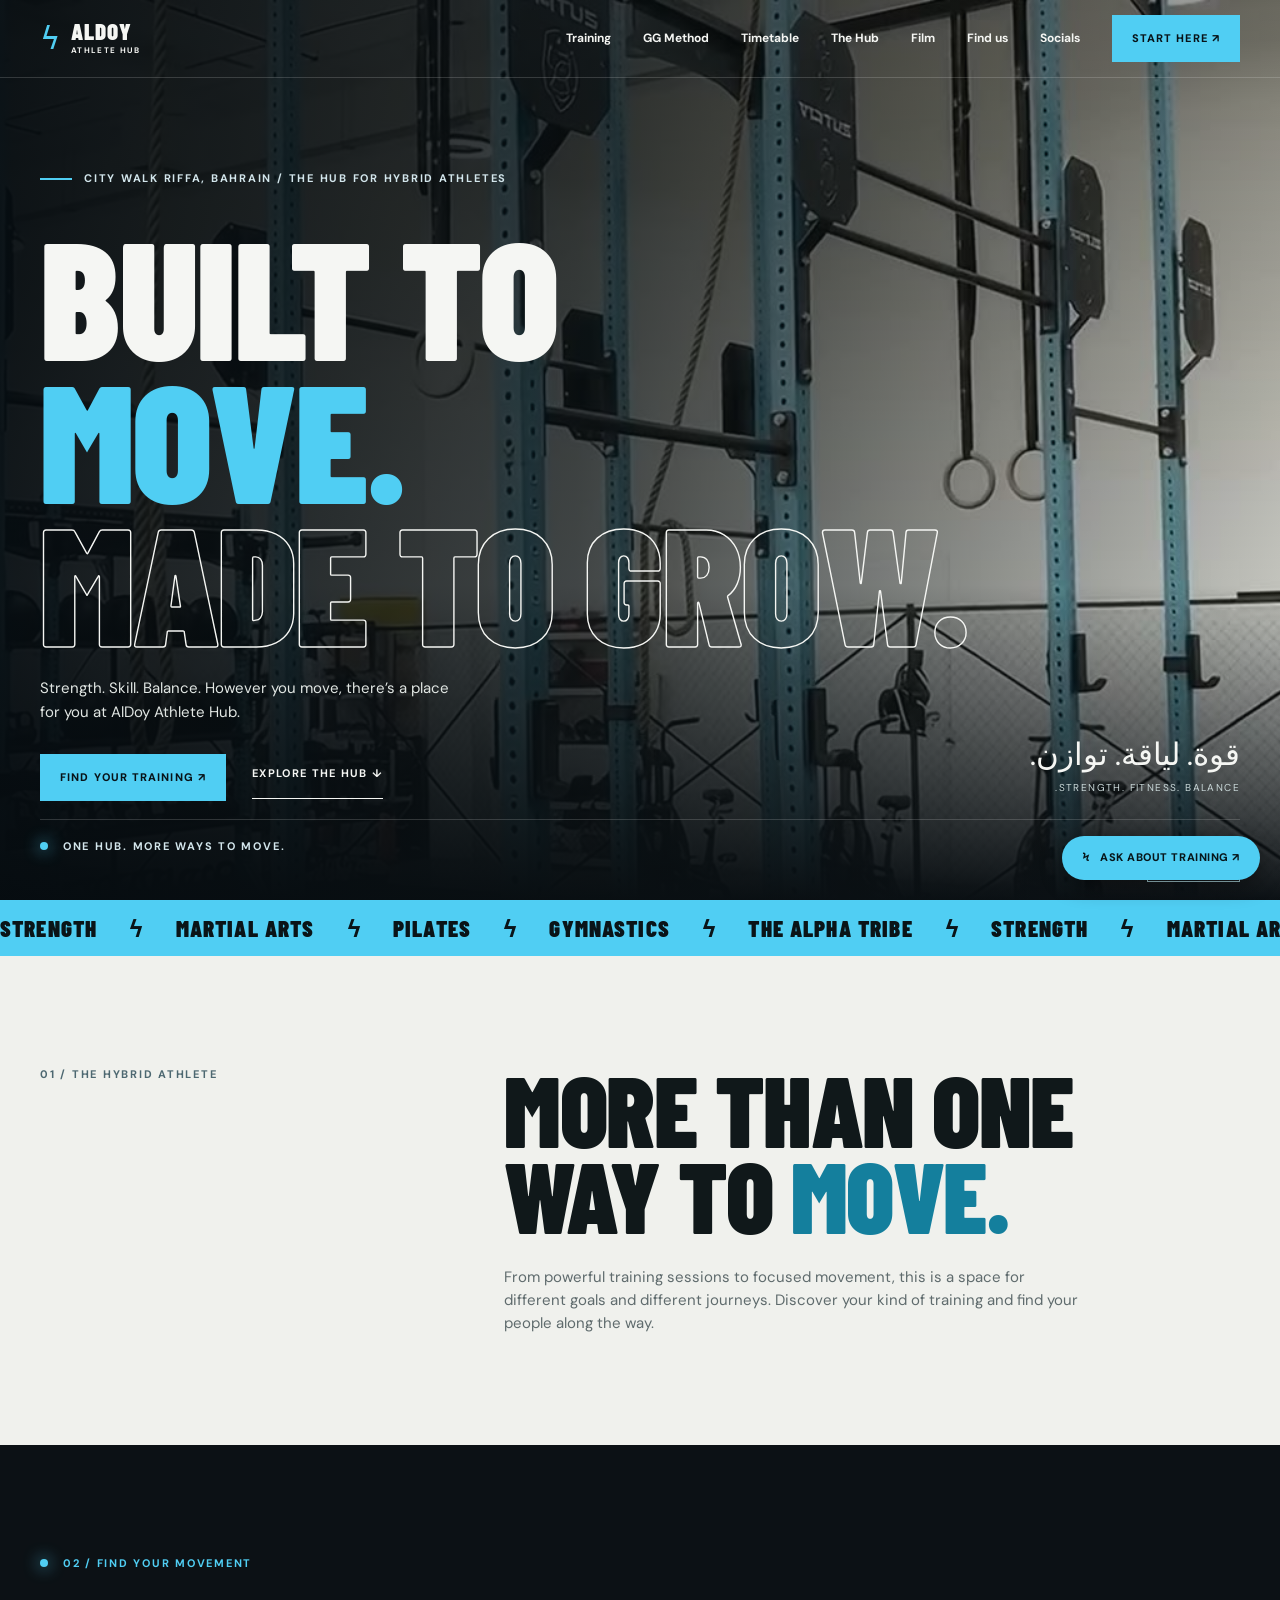
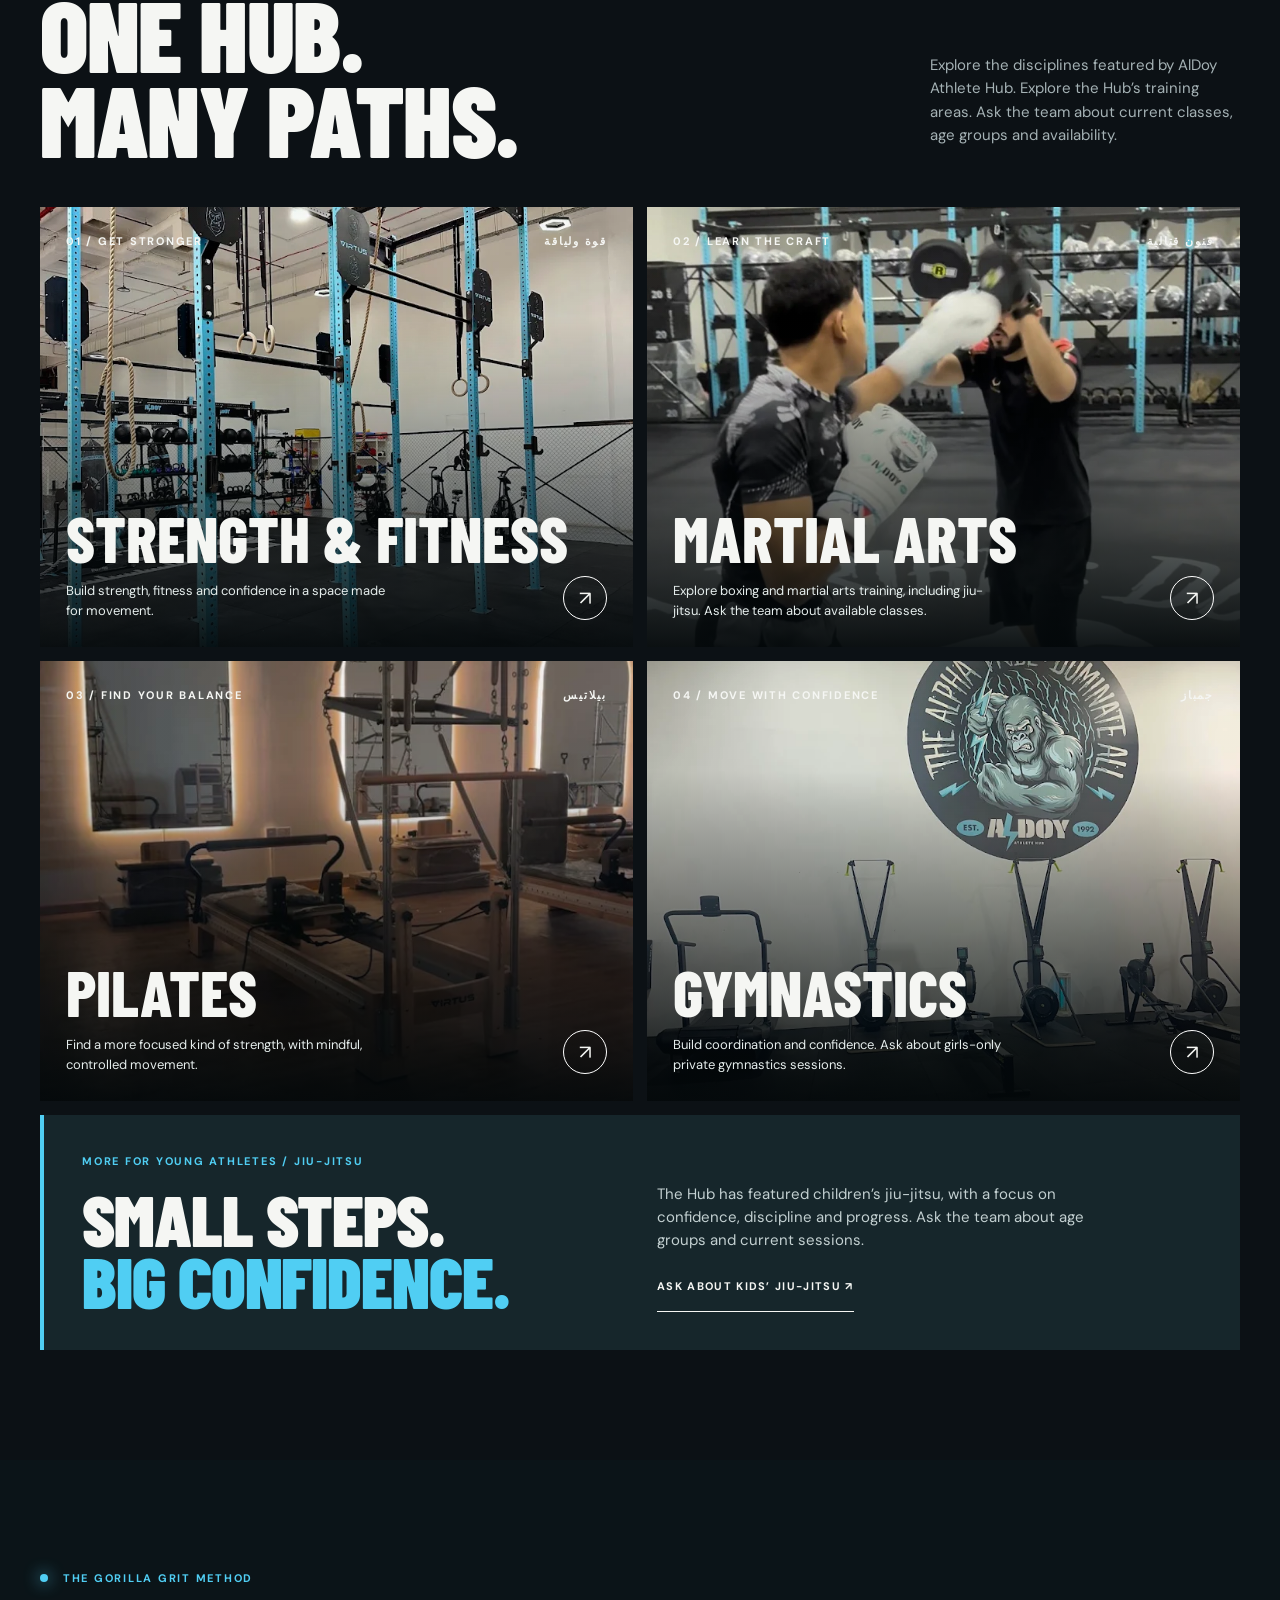
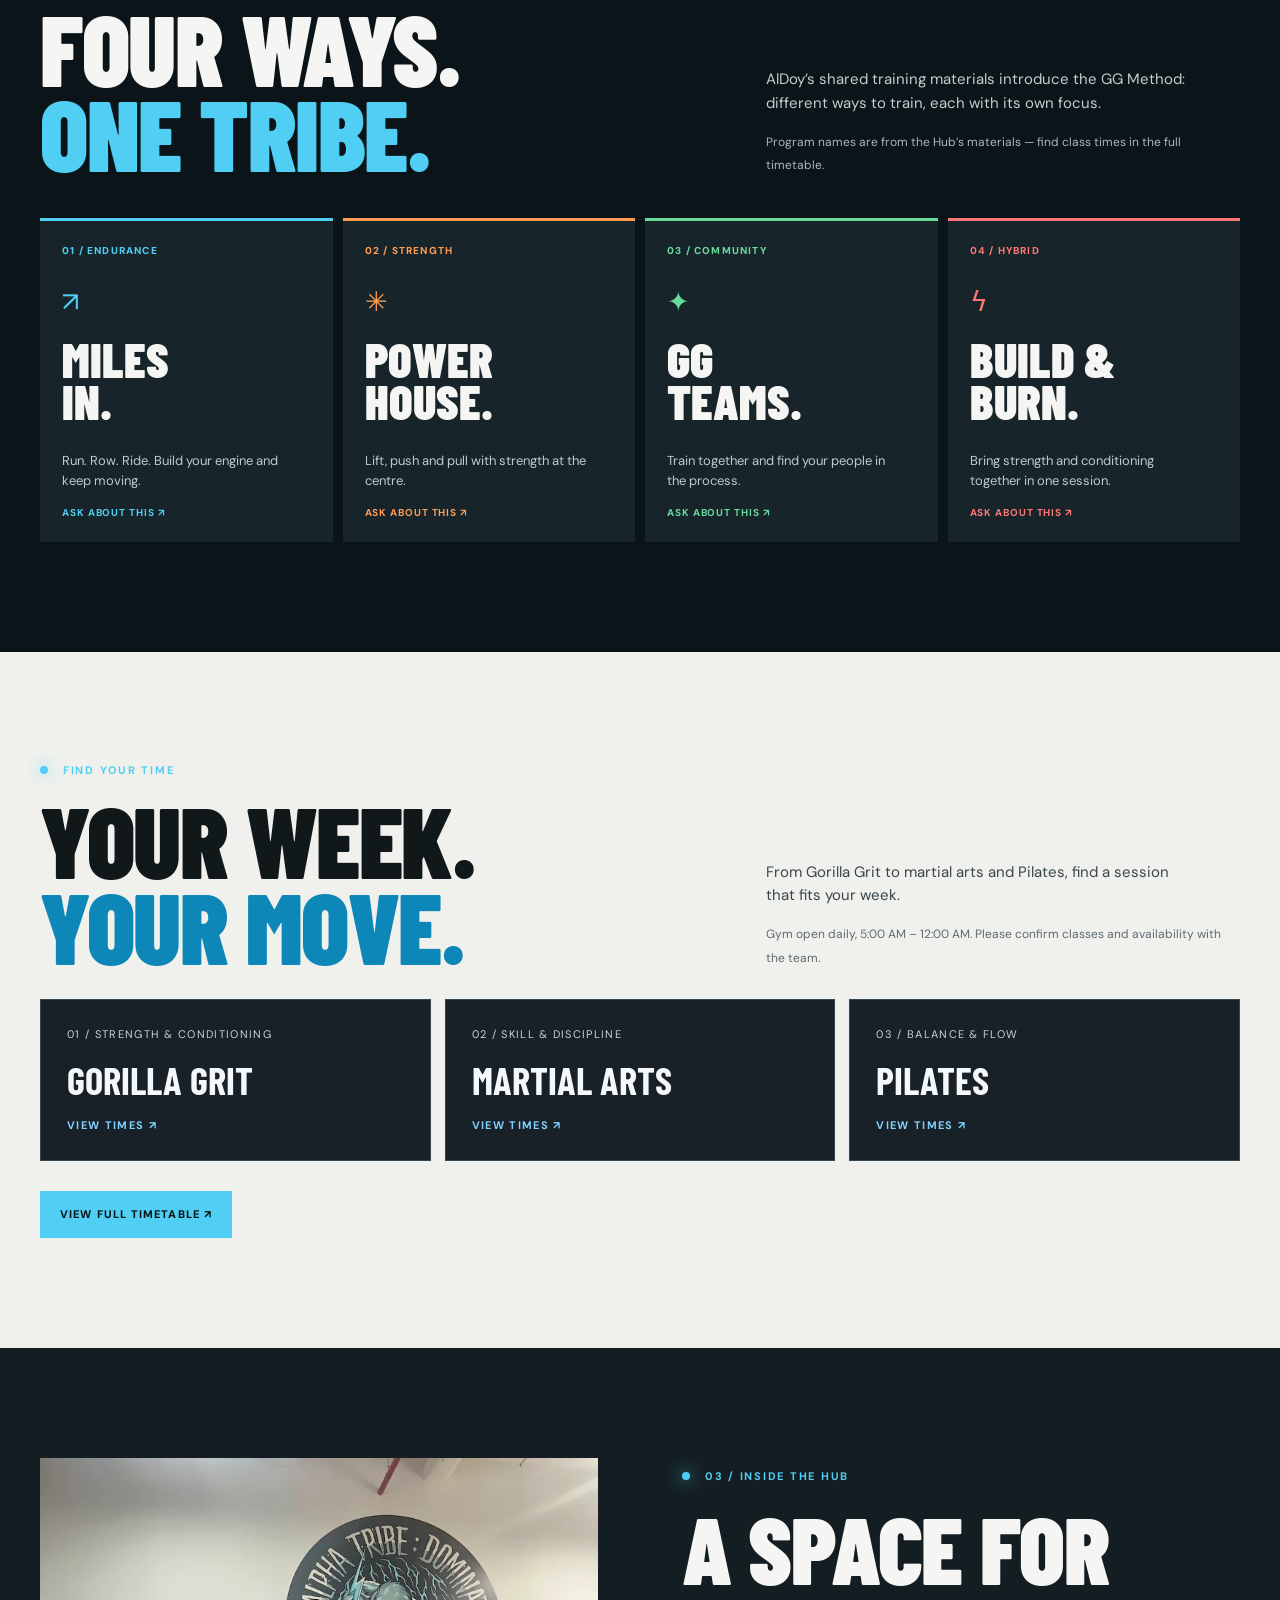
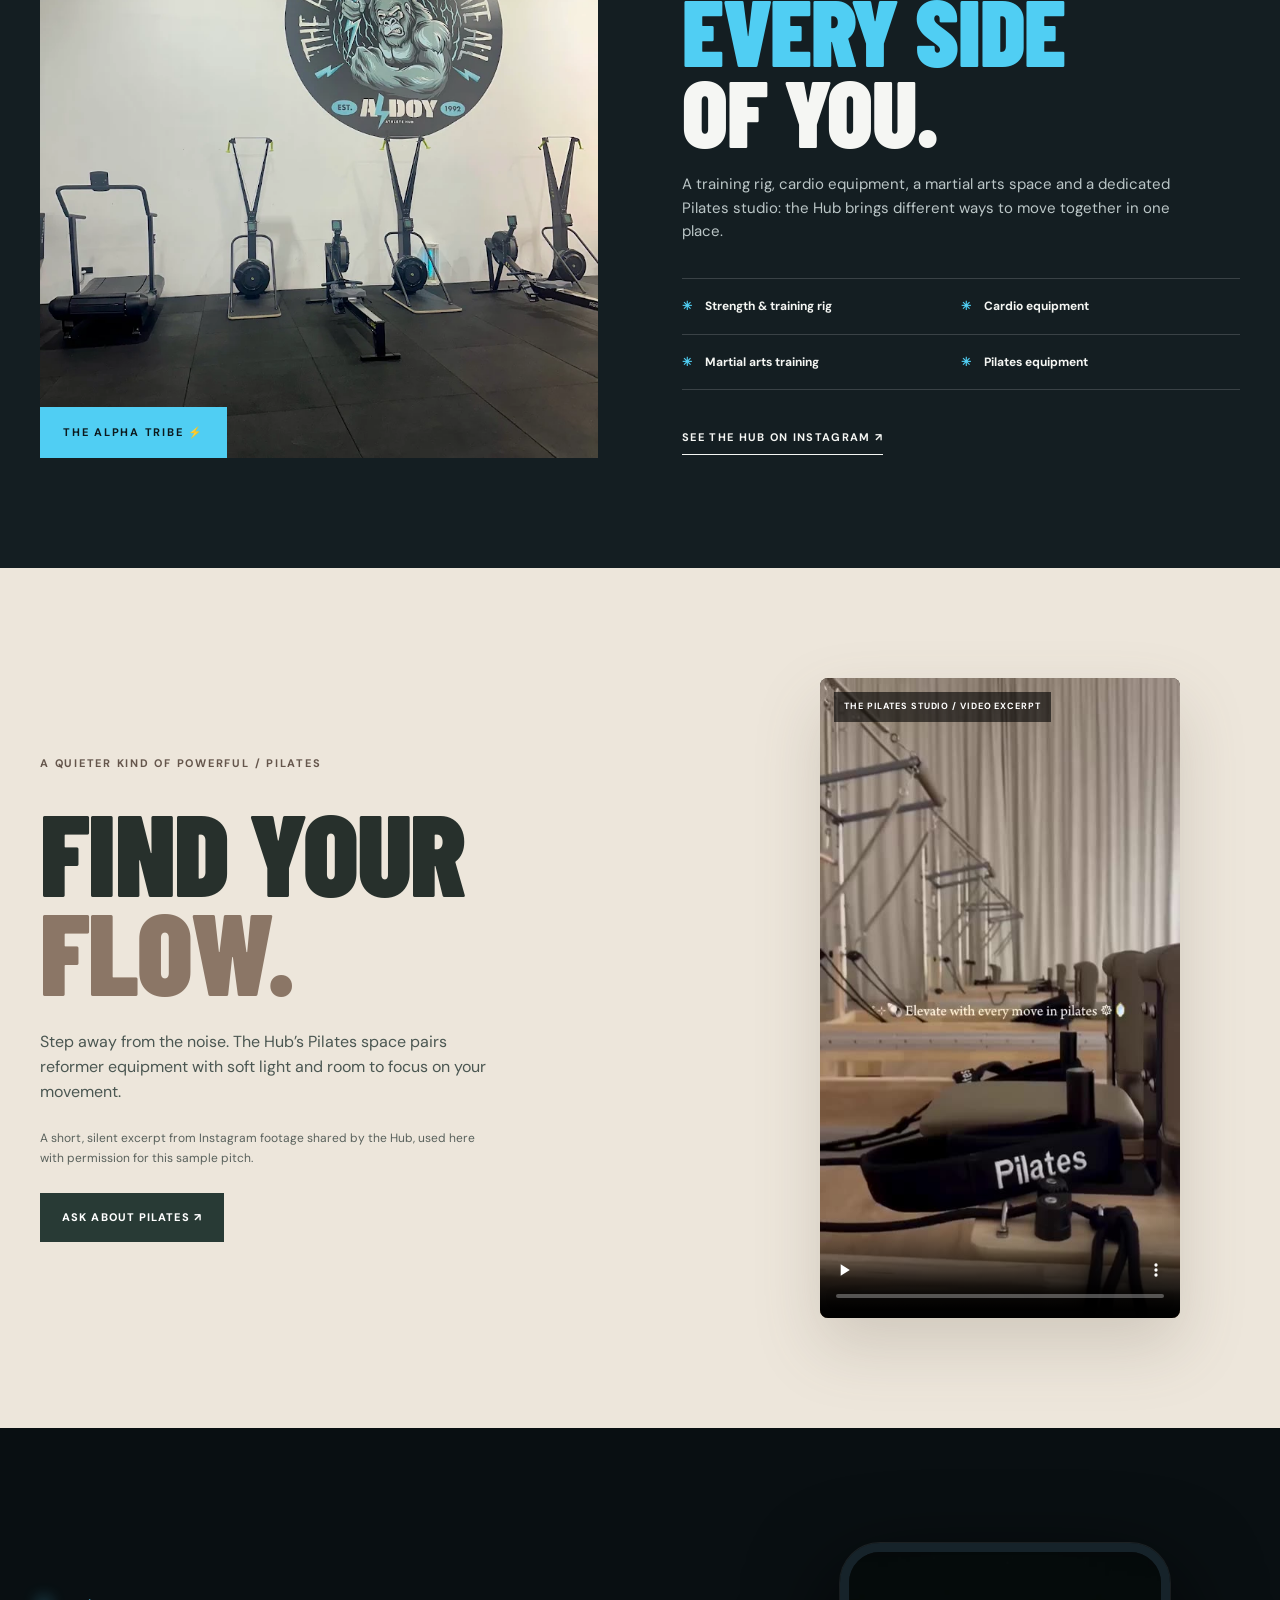
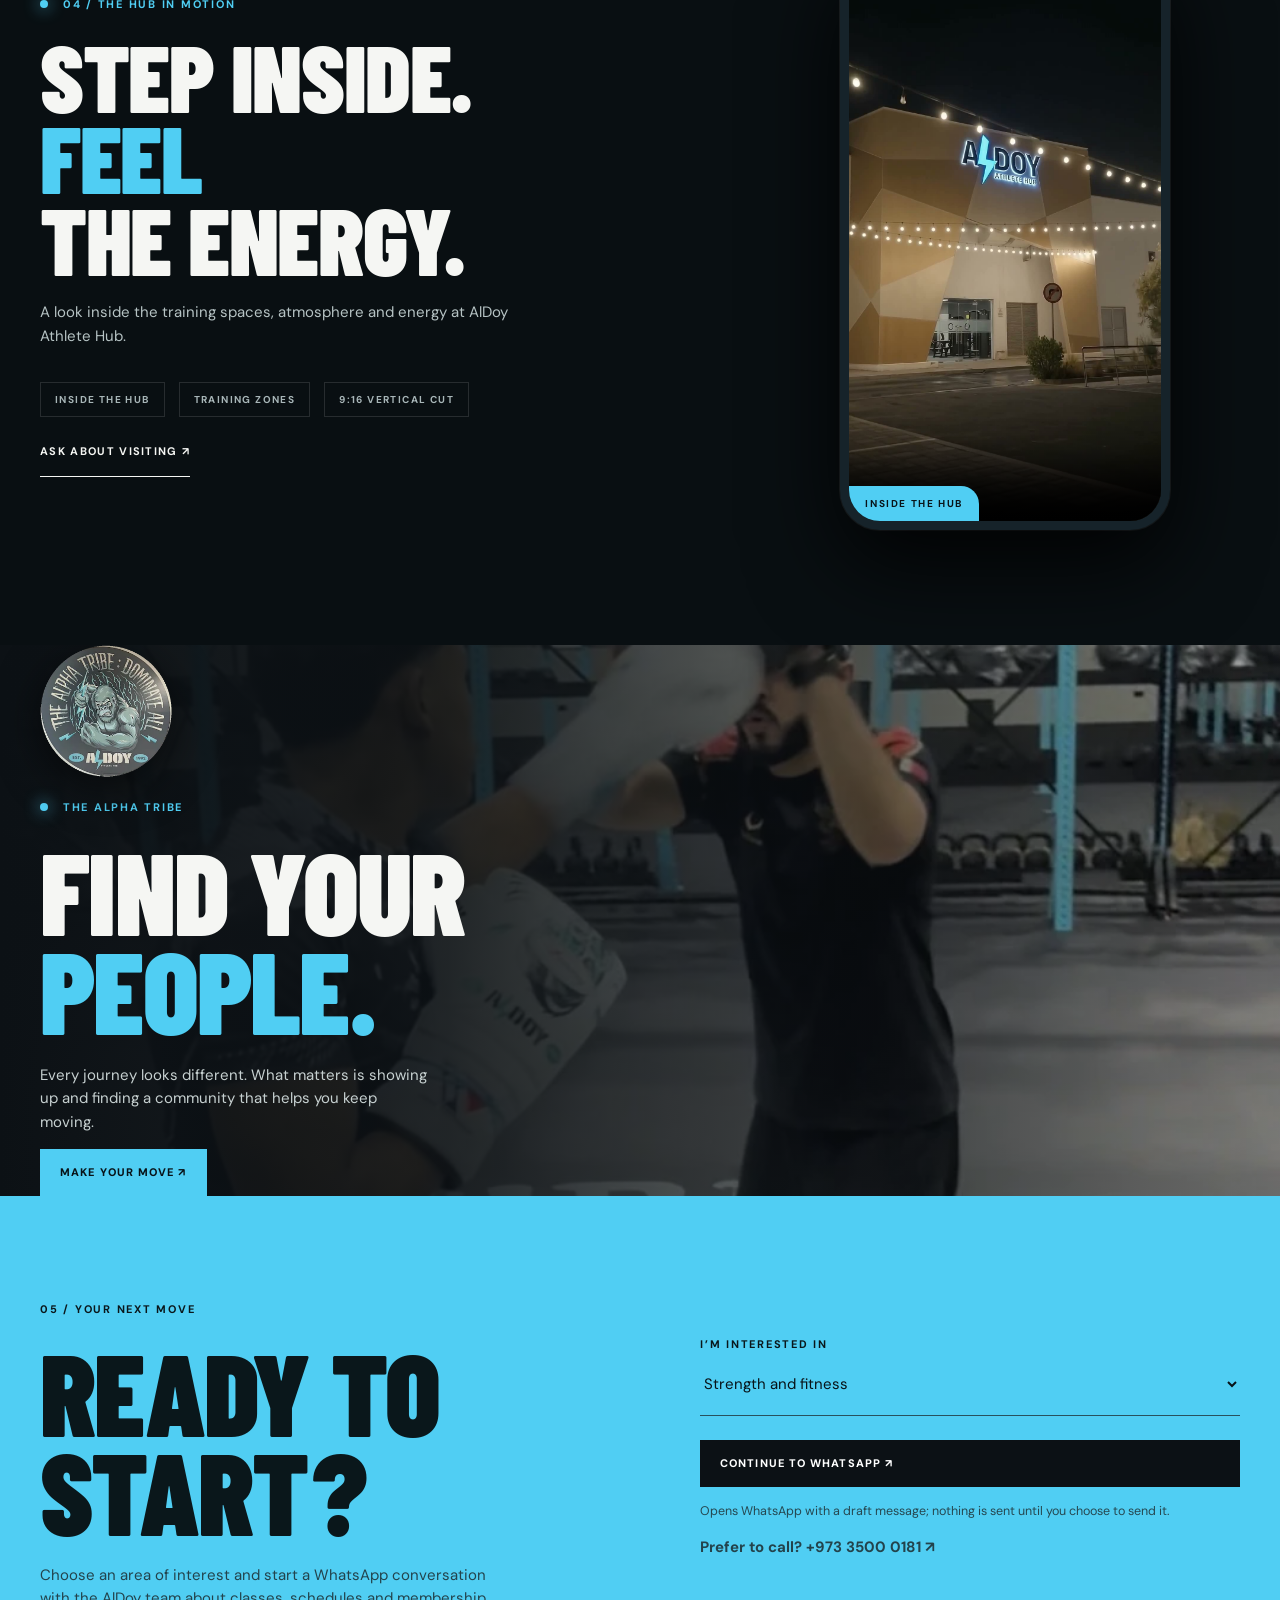
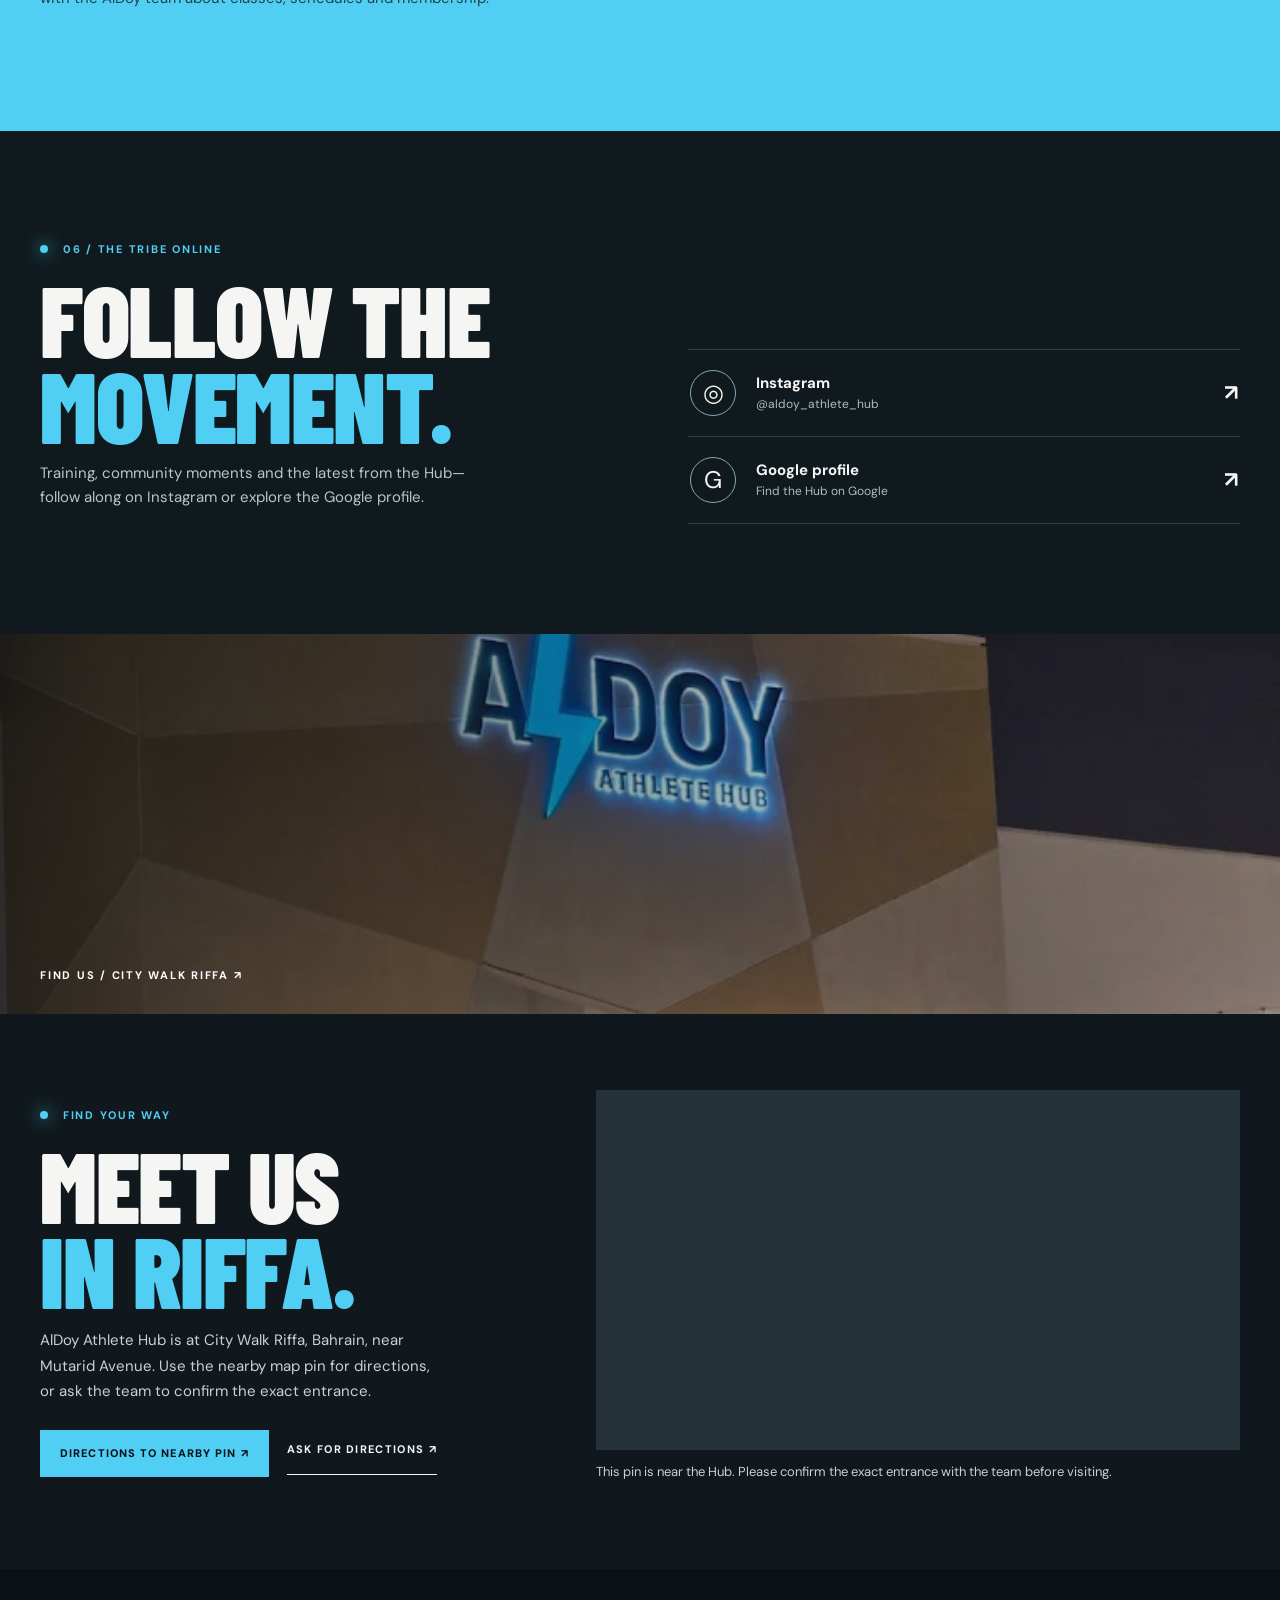
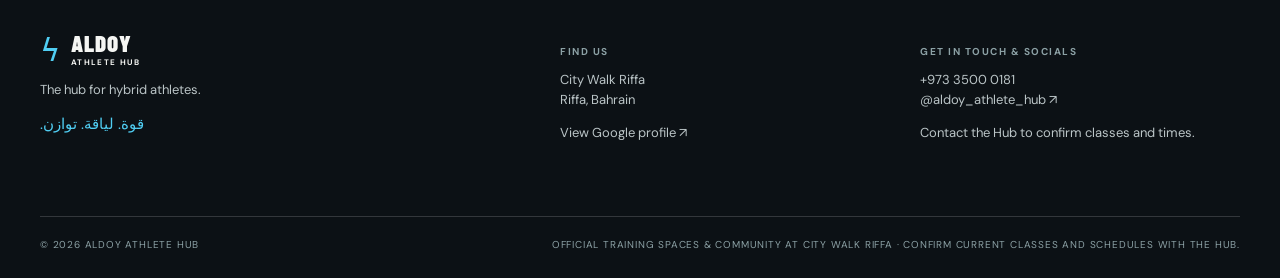
==== index.html @ 02449d72 "Add files via upload" ====
<!doctype html><html lang="en"><head><meta charset="utf-8"><meta name="viewport" content="width=device-width,initial-scale=1"><meta name="robots" content="noindex,nofollow"><meta name="color-scheme" content="dark light"><meta name="theme-color" content="#0c1115"><title>AlDoy Athlete Hub | Built to Move</title><meta name="description" content="Strength, martial arts, Pilates and gymnastics at AlDoy Athlete Hub, City Walk Riffa, Bahrain."><link rel="preconnect" href="https://fonts.googleapis.com"><link rel="preconnect" href="https://fonts.gstatic.com" crossorigin><link href="https://fonts.googleapis.com/css2?family=Barlow+Condensed:wght@500;600;700;800;900&family=DM+Sans:wght@400;500;600;700&display=swap" rel="stylesheet"><style>
:root{--blue:#50cef3;--dark:#0c1115;--cream:#f0f1ed;--line:#ffffff29}*{box-sizing:border-box}html{scroll-behavior:smooth}body{margin:0;background:var(--dark);color:#f5f6f3;font:15px/1.55 'DM Sans',Arial,sans-serif}a{color:inherit;text-decoration:none}button,select{font:inherit}a:focus-visible,button:focus-visible,select:focus-visible{outline:3px solid #ffcf55;outline-offset:4px}::selection{background:var(--blue);color:#071016}.wrap{width:min(1400px,calc(100% - 80px));margin:auto}.caps{font:900 100px/.86 'Barlow Condensed',Impact,sans-serif;letter-spacing:-.015em;text-transform:uppercase}.label{text-transform:uppercase;letter-spacing:.16em;font-size:11px;font-weight:700}.dot{display:inline-block;width:8px;height:8px;background:var(--blue);border-radius:50%;margin-right:10px;box-shadow:0 0 16px var(--blue)}.nav{height:78px;position:absolute;inset:0 0 auto;z-index:8;border-bottom:1px solid var(--line)}.nav-in{display:flex;align-items:center;justify-content:space-between;height:100%}.brand{display:flex;align-items:center;gap:11px}.bolt{font-size:31px;color:var(--blue);line-height:1}.wordmark{font:900 23px/.8 'Barlow Condensed',sans-serif;letter-spacing:.04em}.wordmark small{display:block;font:700 8px/1.3 'DM Sans',sans-serif;letter-spacing:.17em;margin-top:4px}.navlinks{display:flex;gap:32px;align-items:center;font-size:12px;font-weight:700}.navlinks>a:not(.btn):hover{color:var(--blue)}.btn{display:inline-flex;justify-content:center;align-items:center;gap:24px;padding:15px 20px;background:var(--blue);color:#081318;font-size:11px;letter-spacing:.1em;font-weight:800;text-transform:uppercase;transition:.2s;border:0;cursor:pointer}.btn:hover{background:#a2eaff;transform:translateY(-2px)}.menu{display:none;border:0;background:none;color:white;font-size:25px}.hero-video{position:absolute;inset:0;width:100%;height:100%;object-fit:cover;object-position:50% 50%;z-index:0}.hero{min-height:740px;height:min(920px,100svh);position:relative;display:flex;align-items:end;overflow:hidden}.hero-image{position:absolute;inset:0;background:url('assets/photos/training-rig.webp') 55% 46%/cover}.hero:before{content:'';position:absolute;inset:0;background:linear-gradient(90deg,rgba(6,12,16,.94) 0%,rgba(8,14,17,.73) 45%,rgba(8,14,17,.12) 100%),linear-gradient(0deg,#0c1115 0%,transparent 35%,rgba(0,0,0,.25));z-index:1}.hero-content{position:relative;z-index:2;padding:170px 0 115px}.eyebrow{color:#d3e6ec}.eyebrow:before{content:'';display:inline-block;vertical-align:middle;width:32px;height:2px;background:var(--blue);margin-right:12px}h1{font-size:clamp(88px,13vw,185px)!important;margin:36px 0 25px}.blue{color:var(--blue)}.outline{color:transparent;-webkit-text-stroke:1.4px #f5f6f3}.hero-content p{max-width:420px;color:#e1e6e3;margin-bottom:30px}.actions{display:flex;align-items:center;gap:26px}.under{font-size:11px;letter-spacing:.12em;text-transform:uppercase;font-weight:700;border-bottom:1px solid;padding:10px 0}.hero-ar{position:absolute;z-index:2;right:40px;bottom:105px;text-align:right;font-size:31px}.hero-ar small{display:block;color:#cbd9da;font-size:10px;letter-spacing:.14em;text-transform:uppercase}.hero-foot{position:absolute;z-index:2;bottom:0;left:40px;right:40px;padding:18px 0;border-top:1px solid var(--line);display:flex;justify-content:space-between;color:#d3e6ec}.ticker{background:var(--blue);color:#0a1418;overflow:hidden;padding:14px 0}.track{width:max-content;white-space:nowrap;animation:move 35s linear infinite;font:900 23px 'Barlow Condensed',sans-serif;letter-spacing:.05em}.track span{margin:0 25px}@keyframes move{to{transform:translateX(-50%)}}.section{padding:110px 0}.intro{background:var(--cream);color:#10181a}.intro-grid{display:grid;grid-template-columns:1fr 2fr;gap:8%}.section-id{color:#4d6871}.intro h2,.heading{font-size:clamp(65px,7.8vw,110px);margin:0}.intro h2 span{color:#147f9d}.intro p{color:#5f6b6d;max-width:580px;margin:28px 0 0}.section-head{display:flex;justify-content:space-between;align-items:end;gap:30px;margin-bottom:45px}.section-head p{max-width:310px;color:#a5b2b5}.kicker{color:var(--blue);margin-bottom:18px}.grid{display:grid;grid-template-columns:repeat(2,1fr);gap:14px}.card{position:relative;min-height:440px;overflow:hidden;background:#22343a}.card img{position:absolute;inset:0;width:100%;height:100%;object-fit:cover;transition:transform .7s}.card:hover img{transform:scale(1.04)}.card:after{content:'';position:absolute;inset:0;background:linear-gradient(0deg,rgba(3,8,10,.94),rgba(3,8,10,.02) 75%)}.card-body{position:absolute;inset:0;padding:26px;display:flex;flex-direction:column;justify-content:space-between;z-index:1}.card-top{display:flex;justify-content:space-between}.card h3{font:800 clamp(44px,5vw,68px)/.9 'Barlow Condensed',sans-serif;text-transform:uppercase;margin:0 0 14px}.card p{margin:0;max-width:370px;color:#e5edec;font-size:13px}.card-arrow{position:absolute;right:26px;bottom:27px;border:1px solid white;width:44px;height:44px;border-radius:50%;display:grid;place-items:center;font-size:20px}.card:hover .card-arrow{background:var(--blue);border-color:var(--blue);color:#000}.card p{padding-right:42px}.card img.boxing{object-position:center 40%}.facilities{background:#141e22}.facility-grid{display:grid;grid-template-columns:1fr 1fr;gap:7%;align-items:center}.facility-img{height:600px;position:relative}.facility-img img{width:100%;height:100%;object-fit:cover;object-position:center}.tag{position:absolute;bottom:0;left:0;padding:17px 23px;background:var(--blue);color:#0d191d}.facility-copy h2{font-size:clamp(65px,7.4vw,108px);margin:22px 0}.facility-copy p{color:#bbc6c7;max-width:490px}.feature-list{display:grid;grid-template-columns:1fr 1fr;margin:35px 0;border-top:1px solid var(--line)}.feature-list div{padding:18px 0;border-bottom:1px solid var(--line);font-weight:700;font-size:12px}.feature-list span{color:var(--blue);margin-right:10px}.community{position:relative;min-height:540px;display:flex;align-items:center;overflow:hidden}.community-bg{position:absolute;inset:0;background:url('assets/photos/boxing.webp') center 45%/cover}.community:after{content:'';position:absolute;inset:0;background:linear-gradient(90deg,#0c1115 0%,rgba(12,17,21,.9) 35%,rgba(12,17,21,.3))}.community-in{z-index:1;position:relative}.community h2{font-size:clamp(70px,9vw,135px);margin:25px 0}.community p{max-width:390px;color:#c7d1d1}.join{background:var(--blue);color:#0a171b;padding:105px 0}.join-grid{display:grid;grid-template-columns:1fr 1fr;gap:10%}.join h2{font-size:clamp(75px,9vw,130px);margin:24px 0}.join p{max-width:450px;color:#23434c}.join .contact-form{padding-top:35px}.join label{display:block}.join select{width:100%;border:0;border-bottom:1px solid #28515d;background:transparent;padding:20px 0;color:#081318;margin-bottom:24px}.dark-btn{width:100%;background:#0c1115;color:white;justify-content:space-between}.dark-btn:hover{background:#263b42;color:white}.join small{display:block;margin-top:15px;color:#315762}.film{background:#090f12;padding:115px 0;overflow:hidden}.film-grid{display:grid;grid-template-columns:1.15fr .85fr;gap:8%;align-items:center}.film-copy h2{font-size:clamp(62px,7.4vw,108px);margin:22px 0}.film-copy p{color:#b6c3c4;max-width:470px}.film-copy .under{display:inline-block;margin-top:16px}.disclosure{font-size:12px;line-height:1.6;color:#8fa2a6;border-left:2px solid #50cef34d;padding-left:15px;margin-top:24px;max-width:460px}.phone{position:relative;width:min(330px,78vw);margin-inline:auto;aspect-ratio:9/16;border-radius:40px;overflow:hidden;border:9px solid #16232a;box-shadow:0 34px 90px #000d,0 0 0 1px #ffffff1a}.phone video{width:100%;height:100%;object-fit:cover;display:block}.phone-tag{position:absolute;left:0;bottom:0;background:var(--blue);color:#081318;padding:10px 16px;border-radius:0 18px 0 0;font-size:10px}.film-note{display:flex;gap:14px;flex-wrap:wrap;margin-top:34px}.film-note span{border:1px solid #ffffff1f;padding:9px 14px;font-size:10px;letter-spacing:.14em;text-transform:uppercase;font-weight:700;color:#a8b6b8}.visit-photo{height:380px;position:relative;overflow:hidden;background:#12191e}.visit-photo img{width:100%;height:100%;object-fit:cover;object-position:center 39%}.visit-photo:after{content:"";position:absolute;inset:0;background:linear-gradient(90deg,#0c1115b8,transparent)}.visit-photo span{position:absolute;bottom:30px;left:40px;z-index:1;color:white}.footer{padding:65px 0 25px}.footer-grid{display:grid;grid-template-columns:1.5fr 1fr 1fr;gap:40px;padding-bottom:60px}.footer p,.footer address{color:#bbc5c7;font-size:13px;font-style:normal}.footer h3{font-size:10px;letter-spacing:.15em;text-transform:uppercase;color:#8ca1a5}.footer a:hover{color:var(--blue)}.bottom{border-top:1px solid var(--line);padding-top:20px;display:flex;justify-content:space-between;gap:20px;color:#8ca1a5;font-size:10px;text-transform:uppercase;letter-spacing:.08em}.floating.is-hidden{opacity:0;pointer-events:none}.floating{transition:opacity .2s;position:fixed;z-index:7;bottom:20px;right:20px;background:var(--blue);color:#07161a;border-radius:100px;padding:13px 20px;font-weight:800;font-size:11px;text-transform:uppercase;letter-spacing:.05em;box-shadow:0 5px 22px #0007}.reveal{opacity:0;transform:translateY(25px);transition:opacity .7s,transform .7s}.reveal.visible{opacity:1;transform:none}
@media(max-width:800px){.film{padding:75px 0}.film-grid{grid-template-columns:1fr;gap:40px}.hero-video{object-position:52% 46%}.wrap{width:calc(100% - 40px)}.nav{height:68px}.navlinks{display:none;position:absolute;top:68px;left:0;right:0;padding:25px 20px;background:#101b20;flex-direction:column;align-items:stretch;gap:20px}.navlinks.open{display:flex}.menu{display:block}.hero{min-height:650px;height:90svh}.hero-content{padding:130px 0 110px}h1{font-size:clamp(76px,17vw,125px)!important}.hero-ar{display:none}.hero-foot{left:20px;right:20px;font-size:9px}.hero-foot span:last-child{display:none}.section{padding:75px 0}.intro-grid,.facility-grid,.join-grid{grid-template-columns:1fr;gap:35px}.section-head{display:block}.grid{grid-template-columns:1fr 1fr}.card{min-height:360px}.card-body{padding:19px}.card-arrow{right:19px;bottom:20px}.facility-img{height:430px}.facility-copy h2{font-size:70px}.community{min-height:500px}.join{padding:75px 0}.join .contact-form{padding-top:0}.footer-grid{grid-template-columns:1fr 1fr}.footer-grid>div:first-child{grid-column:1/-1}.bottom{flex-direction:column;padding-bottom:60px}}@media(max-width:540px){.grid{grid-template-columns:1fr}.card{min-height:380px}.hero-image{background-position:52% center}.hero:before{background:linear-gradient(90deg,rgba(6,12,16,.87),rgba(8,14,17,.45)),linear-gradient(0deg,#0c1115,transparent 35%)}.facility-img{height:380px}.footer-grid{gap:20px}.floating{bottom:14px;right:14px}.actions{gap:16px}.btn{gap:12px}}@media(prefers-reduced-motion:reduce){*,*:before,*:after{animation-duration:.01ms!important;animation-iteration-count:1!important;transition-duration:.01ms!important;scroll-behavior:auto!important}.reveal{opacity:1;transform:none}}

.hero-disclosure{display:block;color:#e2eef0;font-size:10px;letter-spacing:.08em;margin-top:15px}.skip-link{position:fixed;left:10px;top:-100px;z-index:99;background:#fff;color:#000;padding:12px}.skip-link:focus{top:10px}.hero-controls{display:flex;align-items:center;gap:8px}.hero-controls button{min-height:44px;background:transparent;color:#e8f5f7;border:1px solid #a2c9d0;padding:8px 10px;cursor:pointer;font:700 10px 'DM Sans',sans-serif;letter-spacing:.06em;text-transform:uppercase}.kids-spotlight{margin-top:14px;padding:38px;background:#16262b;border-left:4px solid var(--blue);display:grid;grid-template-columns:1fr 1fr;gap:30px;align-items:end}.kids-title{font-size:clamp(45px,5.6vw,78px);margin:15px 0 0}.kids-spotlight p{color:#c3d0d1;max-width:470px}.kids-spotlight .under{display:inline-block}.alpha-emblem{width:132px;height:132px;object-fit:contain;display:block;margin-bottom:22px;filter:drop-shadow(0 10px 22px #0009)}.socials{background:#101a1e}.socials-grid{display:grid;grid-template-columns:1fr 1fr;gap:8%;align-items:end}.socials-grid p{color:#b7c6c9;max-width:430px}.social-links{border-top:1px solid var(--line)}.social-links a{display:flex;align-items:center;gap:20px;border-bottom:1px solid var(--line);padding:20px 2px;transition:color .2s}.social-links a:hover{color:var(--blue)}.social-icon{width:46px;height:46px;border:1px solid #80aab4;border-radius:50%;display:grid;place-items:center;font-size:24px}.social-links strong,.social-links small{display:block}.social-links small{font-size:12px;color:#aabec1}.social-links b{margin-left:auto;font-size:22px}.contact-form small{display:block;margin-top:15px;color:#264851}.js .reveal{opacity:0;transform:translateY(25px)}.js .reveal.visible{opacity:1;transform:none}.reveal{opacity:1;transform:none}.hero-foot .hero-controls{display:flex} .social-links a,.under,.floating,.menu{min-height:44px}
@media(max-width:800px){.kids-spotlight,.socials-grid{grid-template-columns:1fr;gap:20px}.hero-foot span.hero-controls:last-child{display:flex}.hero-controls span{display:none}.navlinks a:not(.btn){padding:6px 0}.footer a{display:inline-block;min-height:32px}.alpha-emblem{width:100px;height:100px}.kids-spotlight{padding:28px 22px}.socials-grid{gap:35px}.hero-foot{align-items:center}.hero-controls button{font-size:9px}}
@media(max-width:400px){.hero-content h1{font-size:clamp(59px,16vw,76px)!important}.hero-content .actions{align-items:flex-start;flex-direction:column;gap:8px}.hero-content{padding-bottom:105px}.hero-content p{margin-bottom:20px}.hero{min-height:710px}.card h3{font-size:44px}.visit-photo span{left:20px}}
@media(prefers-reduced-motion:reduce){.js .reveal{opacity:1;transform:none}}

.method{background:#0b1418}.method-head{display:grid;grid-template-columns:1.15fr .85fr;gap:7%;align-items:end;margin-bottom:42px}.method-head p{max-width:420px;color:#c2cecf}.method-head small{color:#a8babd;font-size:12px}.method-grid{display:grid;grid-template-columns:repeat(4,1fr);gap:10px}.method-grid a{min-height:300px;background:#17252b;padding:22px;display:flex;flex-direction:column;border-top:3px solid var(--color);transition:transform .2s,background .2s}.method-grid a:hover{transform:translateY(-5px);background:#20343b}.method-grid a:nth-child(1){--color:#50cef3}.method-grid a:nth-child(2){--color:#ff9c50}.method-grid a:nth-child(3){--color:#69da9d}.method-grid a:nth-child(4){--color:#ff7775}.method-count{font-size:10px;font-weight:800;letter-spacing:.12em;color:var(--color)}.method-icon{color:var(--color);font-size:27px;margin-top:22px}.method-grid h3{font:900 clamp(38px,3.8vw,62px)/.88 'Barlow Condensed',Impact,sans-serif;text-transform:uppercase;margin:15px 0}.method-grid p{font-size:13px;color:#bdcbce;max-width:230px}.method-link{font-size:10px;letter-spacing:.09em;text-transform:uppercase;font-weight:bold;margin-top:auto;color:var(--color)}.pilates-story{background:#ede6db;color:#27302c}.pilates-layout{display:grid;grid-template-columns:1fr .8fr;gap:10%;align-items:center}.pilates-copy h2{font-size:clamp(76px,9vw,135px);margin:30px 0}.pilates-copy h2 span{color:#8b7666}.pilates-copy p{max-width:450px;color:#4b5752;font-size:16px}.pilates-copy .pilates-caption{font-size:12px;line-height:1.6;color:#59615c;margin:25px 0}.pilates-label{color:#65564c}.pilates-button{display:inline-flex;background:#283a35;color:white;padding:16px 22px;font-size:11px;letter-spacing:.1em;text-transform:uppercase;font-weight:800}.pilates-screen{position:relative;width:min(360px,100%);margin:auto;border-radius:8px;overflow:hidden;background:#332d28;box-shadow:0 28px 65px #665a4b35}.pilates-screen video{width:100%;aspect-ratio:9/16;object-fit:cover;display:block}.pilates-screen span{position:absolute;top:14px;left:14px;color:#fff;background:#0009;padding:8px 10px;font-size:9px;letter-spacing:.1em;font-weight:700;pointer-events:none}@media(max-width:800px){.method-head,.pilates-layout{grid-template-columns:1fr;gap:28px}.method-grid{grid-template-columns:1fr 1fr}.method-grid a{min-height:270px}.pilates-layout{gap:40px}.pilates-screen{width:min(330px,100%)}}@media(max-width:400px){.method-grid{grid-template-columns:minmax(0,1fr)}.method-grid a{min-width:0;min-height:230px}.method-grid h3{font-size:49px}.pilates-copy h2{font-size:75px}}

.tt{background:var(--cream);color:#10181a}.tt-head{display:grid;grid-template-columns:1.15fr .85fr;gap:7%;align-items:end;margin-bottom:26px}.tt-head p{max-width:430px;color:#39464a}.tt-head small{color:#5c6a70;font-size:12px}.tt-accent{color:#0d86b8}.tt-hours{display:flex;flex-wrap:wrap;gap:10px;margin-bottom:30px}.tt-hours span{background:#10181a;color:#fff;padding:10px 14px;font-size:11px;letter-spacing:.08em;text-transform:uppercase;font-weight:700}.tt-grid{display:grid;grid-template-columns:repeat(3,1fr);gap:14px;align-items:start}.tt-card{background:#fff;padding:24px;border-top:4px solid #0d86b8;box-shadow:0 14px 34px #10181a14}.tt-card:nth-child(2){border-top-color:#50cef3}.tt-card:nth-child(3){border-top-color:#8b6f52}.tt-tag{color:#5c6a70;font-size:10px}.tt-card h3{font:900 34px/.95 'Barlow Condensed',Impact,sans-serif;text-transform:uppercase;margin:10px 0 4px}.tt-rows{list-style:none;margin:12px 0 0;padding:0}.tt-rows li{display:grid;grid-template-columns:82px 1fr;gap:10px;padding:9px 0;border-top:1px solid #10181a14;font-size:12.5px;line-height:1.5}.tt-rows li:first-child{border-top:0}.tt-time{font-weight:800;white-space:nowrap}.tt-classes b{font-weight:700}.tt-rows li.ladies{background:#fdeaf3;border-radius:6px;padding:9px 10px;margin:4px -10px;border-top-color:transparent}.ladies-tag{color:#c22a77;font-size:10px;letter-spacing:.08em;text-transform:uppercase}.c-blue{color:#0d86b8}.c-orange{color:#d96a1e}.c-red{color:#c73e3e}.c-green{color:#1d8a52}.c-purple{color:#7a3fd0}.c-yellow{color:#9a7400}.c-grey{color:#5c6a70}.c-ma{color:#0d86b8}.c-pil{color:#8b6f52}.tt-link{display:inline-block;margin-top:14px;font-size:11px;letter-spacing:.09em;text-transform:uppercase;font-weight:800;color:#0d86b8}.tt-note{margin:26px 0 0;font-size:12px;color:#5c6a70;max-width:760px}@media(max-width:1000px){.tt-grid{grid-template-columns:1fr}.tt-head{grid-template-columns:1fr;gap:16px}}@media(max-width:400px){.tt-rows li{grid-template-columns:64px 1fr;font-size:12px}.tt-card{padding:18px}}

.schedule-categories{display:grid;grid-template-columns:repeat(3,minmax(0,1fr));gap:14px;margin:30px 0}.schedule-categories a{background:#172127;color:#f4f8fa;border:1px solid #344650;padding:26px;min-height:150px;display:flex;flex-direction:column;justify-content:space-between;gap:18px;transition:border-color .2s,transform .2s;text-decoration:none}.schedule-categories a:hover{border-color:#64c5f8;transform:translateY(-3px)}.schedule-categories span,.schedule-categories b{font-size:11px;letter-spacing:.12em;text-transform:uppercase}.schedule-categories span{color:#c5d5df}.schedule-categories b{color:#82d2ff}.schedule-categories strong{font-family:'Barlow Condensed',sans-serif;font-size:clamp(1.6rem,3vw,2.5rem);line-height:1}.schedule-all{display:inline-flex}.location-section{background:#10181d;padding:76px 0}.location-grid{display:grid;grid-template-columns:1fr 1.25fr;gap:40px;align-items:center}.location-copy p{max-width:40ch;color:#c6d2d8;line-height:1.7}.location-map{width:100%;height:360px;border:0;display:block;background:#253139}.map-note{color:#c6d2d8;font-size:13px;line-height:1.5;margin:12px 0}.location-actions{display:flex;gap:18px;align-items:center;flex-wrap:wrap;margin-top:25px}@media(max-width:700px){.schedule-categories,.location-grid{grid-template-columns:1fr}.schedule-categories a{min-height:125px}.location-map{height:300px}.location-section{padding:55px 0}}
@media(max-width:400px){.socials-grid,.kids-spotlight{min-width:0}.socials-grid>*,.kids-spotlight>*{min-width:0}.socials .heading{font-size:clamp(32px,10vw,40px)}.kids-title{font-size:clamp(26px,9vw,35px)}}
</style><noscript><style>#hero-toggle{display:none}@media(max-width:800px){.nav{position:relative;height:auto}.nav-in{display:block;padding:16px 0}.navlinks{position:static;display:flex;background:transparent;padding:18px 0 0;flex-direction:row;flex-wrap:wrap;gap:14px}.menu{display:none}.navlinks .btn{padding:10px}}</style></noscript><script type="application/ld+json">{"@context":"https://schema.org","@type":"SportsActivityLocation","name":"AlDoy Athlete Hub","description":"Strength and fitness, martial arts, Pilates and gymnastics in Riffa, Bahrain.","telephone":"+97335000181","address":{"@type":"PostalAddress","addressLocality":"Riffa","addressCountry":"BH"},"sameAs":["https://www.instagram.com/aldoy_athlete_hub/"]}</script></head><body><a class="skip-link" href="#content">Skip to content</a><header class="nav"><div class="wrap nav-in"><a class="brand" href="#top"><span class="bolt" aria-hidden="true">ϟ</span><span class="wordmark">ALDOY<small>ATHLETE HUB</small></span></a><button class="menu" aria-label="Open menu" aria-controls="navlinks" aria-expanded="false">☰</button><nav class="navlinks" id="navlinks" aria-label="Main navigation"><a href="#training">Training</a><a href="#method">GG Method</a><a href="timetable.html">Timetable</a><a href="#spaces">The Hub</a><a href="#film">Film</a><a href="#visit">Find us</a><a href="#socials">Socials</a><a class="btn" href="#join">Start here ↗</a></nav></div></header><main id="content"><div id="top"></div><section class="hero"><div class="hero-image" role="img" aria-label="Training equipment inside AlDoy Athlete Hub"></div><video class="hero-video" autoplay muted loop playsinline preload="metadata" poster="assets/video/hero-poster.jpg" aria-hidden="true"><source src="assets/video/hero-rig.mp4" type="video/mp4"></video><div class="wrap hero-content"><div class="eyebrow label">City Walk Riffa, Bahrain / The hub for hybrid athletes</div><h1 class="caps">Built to<br><span class="blue">move.</span><br><span class="outline">Made to grow.</span></h1><p>Strength. Skill. Balance. However you move, there’s a place for you at AlDoy Athlete Hub.</p><div class="actions"><a class="btn" href="#join">Find your training ↗</a><a class="under" href="#training">Explore the hub ↓</a></div></div><div class="hero-ar" lang="ar" dir="rtl">قوة. لياقة. توازن.<small>Strength. Fitness. Balance.</small></div><div class="hero-foot label"><span><i class="dot"></i> One hub. More ways to move.</span><span class="hero-controls"><button type="button" id="hero-toggle" aria-label="Pause video">Pause video</button></span></div></section><div class="ticker" aria-hidden="true"><div class="track">STRENGTH <span>ϟ</span> MARTIAL ARTS <span>ϟ</span> PILATES <span>ϟ</span> GYMNASTICS <span>ϟ</span> THE ALPHA TRIBE <span>ϟ</span> STRENGTH <span>ϟ</span> MARTIAL ARTS <span>ϟ</span> PILATES <span>ϟ</span> GYMNASTICS <span>ϟ</span> THE ALPHA TRIBE <span>ϟ</span></div></div><section class="section intro"><div class="wrap intro-grid"><div class="section-id label">01 / The hybrid athlete</div><div class="reveal"><h2 class="caps">More than one<br>way to <span>move.</span></h2><p>From powerful training sessions to focused movement, this is a space for different goals and different journeys. Discover your kind of training and find your people along the way.</p></div></div></section><section class="section" id="training"><div class="wrap"><div class="section-head reveal"><div><div class="label kicker"><i class="dot"></i> 02 / Find your movement</div><h2 class="caps heading">One hub.<br>Many paths.</h2></div><p>Explore the disciplines featured by AlDoy Athlete Hub. Explore the Hub’s training areas. Ask the team about current classes, age groups and availability.</p></div><div class="grid"><a class="card reveal" href="#join" data-interest="Strength and fitness"><img src="assets/photos/training-rig.webp" alt="Functional training rig at AlDoy Athlete Hub" loading="lazy"><div class="card-body"><div class="label card-top"><span>01 / Get stronger</span><span>قوة ولياقة</span></div><div><h3>Strength & fitness</h3><p>Build strength, fitness and confidence in a space made for movement.</p></div><span class="card-arrow">↗</span></div></a><a class="card reveal" href="#join" data-interest="Martial arts and boxing"><img class="boxing" src="assets/photos/boxing.webp" alt="Boxing pad training at AlDoy Athlete Hub" loading="lazy"><div class="card-body"><div class="label card-top"><span>02 / Learn the craft</span><span>فنون قتالية</span></div><div><h3>Martial arts</h3><p>Explore boxing and martial arts training, including jiu-jitsu. Ask the team about available classes.</p></div><span class="card-arrow">↗</span></div></a><a class="card reveal" href="#join" data-interest="Pilates"><img src="assets/photos/pilates.webp" alt="Pilates equipment in a softly lit studio" loading="lazy"><div class="card-body"><div class="label card-top"><span>03 / Find your balance</span><span>بيلاتيس</span></div><div><h3>Pilates</h3><p>Find a more focused kind of strength, with mindful, controlled movement.</p></div><span class="card-arrow">↗</span></div></a><a class="card reveal" href="#join" data-interest="Gymnastics"><img src="assets/photos/alpha-wall.webp" alt="Training equipment and Alpha Tribe wall at AlDoy Athlete Hub" loading="lazy"><div class="card-body"><div class="label card-top"><span>04 / Move with confidence</span><span>جمباز</span></div><div><h3>Gymnastics</h3><p>Build coordination and confidence. Ask about girls-only private gymnastics sessions.</p></div><span class="card-arrow">↗</span></div></a></div><div class="kids-spotlight reveal"><div><div class="label kicker">More for young athletes / Jiu-jitsu</div><h3 class="caps kids-title">Small steps.<br><span class="blue">Big confidence.</span></h3></div><div><p>The Hub has featured children’s jiu-jitsu, with a focus on confidence, discipline and progress. Ask the team about age groups and current sessions.</p><a class="under" href="#join" data-interest="Kids’ jiu-jitsu">Ask about kids’ jiu-jitsu ↗</a></div></div></div></section><section class="method section" id="method"><div class="wrap"><div class="method-head reveal"><div><div class="label kicker"><i class="dot"></i> The Gorilla Grit Method</div><h2 class="caps heading">Four ways.<br><span class="blue">One tribe.</span></h2></div><div><p>AlDoy’s shared training materials introduce the GG Method: different ways to train, each with its own focus.</p><small>Program names are from the Hub’s materials — find class times in the full timetable.</small></div></div><div class="method-grid"><a href="#join" data-interest="Miles In (endurance)"><span class="method-count">01 / ENDURANCE</span><span class="method-icon">↗</span><h3>Miles<br>In.</h3><p>Run. Row. Ride. Build your engine and keep moving.</p><span class="method-link">Ask about this ↗</span></a><a href="#join" data-interest="Powerhouse (strength)"><span class="method-count">02 / STRENGTH</span><span class="method-icon">✳</span><h3>Power<br>house.</h3><p>Lift, push and pull with strength at the centre.</p><span class="method-link">Ask about this ↗</span></a><a href="#join" data-interest="GG Teams (community)"><span class="method-count">03 / COMMUNITY</span><span class="method-icon">✦</span><h3>GG<br>Teams.</h3><p>Train together and find your people in the process.</p><span class="method-link">Ask about this ↗</span></a><a href="#join" data-interest="Build and Burn (hybrid)"><span class="method-count">04 / HYBRID</span><span class="method-icon">ϟ</span><h3>Build &<br>Burn.</h3><p>Bring strength and conditioning together in one session.</p><span class="method-link">Ask about this ↗</span></a></div></div></section><section class="section tt schedule-preview" id="timetable"><div class="wrap"><div class="tt-head reveal"><div><div class="label kicker"><i class="dot"></i> Find your time</div><h2 class="caps heading">Your week.<br><span class="tt-accent">Your move.</span></h2></div><div><p>From Gorilla Grit to martial arts and Pilates, find a session that fits your week.</p><small>Gym open daily, 5:00 AM – 12:00 AM. Please confirm classes and availability with the team.</small></div></div><div class="schedule-categories"><a href="timetable.html#gorilla-grit"><span>01 / Strength &amp; conditioning</span><strong>GORILLA GRIT</strong><b>VIEW TIMES ↗</b></a><a href="timetable.html#martial-arts"><span>02 / Skill &amp; discipline</span><strong>MARTIAL ARTS</strong><b>VIEW TIMES ↗</b></a><a href="timetable.html#pilates-schedule"><span>03 / Balance &amp; flow</span><strong>PILATES</strong><b>VIEW TIMES ↗</b></a></div><a class="btn schedule-all" href="timetable.html">View full timetable ↗</a></div></section><section class="section facilities" id="spaces"><div class="wrap facility-grid"><div class="facility-img reveal"><img src="assets/photos/alpha-wall.webp" alt="The Alpha Tribe mural and training machines inside the Hub" loading="lazy"><div class="tag label">The Alpha Tribe ⚡</div></div><div class="facility-copy reveal"><div class="label kicker"><i class="dot"></i> 03 / Inside the hub</div><h2 class="caps">A space for<br><span class="blue">every side</span><br>of you.</h2><p>A training rig, cardio equipment, a martial arts space and a dedicated Pilates studio: the Hub brings different ways to move together in one place.</p><div class="feature-list"><div><span>✳</span> Strength & training rig</div><div><span>✳</span> Cardio equipment</div><div><span>✳</span> Martial arts training</div><div><span>✳</span> Pilates equipment</div></div><a class="under" href="https://www.instagram.com/aldoy_athlete_hub/" target="_blank" rel="noopener noreferrer">See the Hub on Instagram ↗</a></div></div></section><section class="pilates-story section" id="pilates"><div class="wrap pilates-layout"><div class="pilates-copy reveal"><div class="label pilates-label">A quieter kind of powerful / Pilates</div><h2 class="caps">Find your<br><span>flow.</span></h2><p>Step away from the noise. The Hub’s Pilates space pairs reformer equipment with soft light and room to focus on your movement.</p><p class="pilates-caption">A short, silent excerpt from Instagram footage shared by the Hub, used here with permission for this sample pitch.</p><a href="#join" data-interest="Pilates" class="pilates-button">Ask about Pilates ↗</a></div><div class="pilates-screen reveal"><video src="assets/video/pilates-studio.mp4" poster="assets/video/pilates-studio-poster.jpg" muted loop playsinline controls preload="none" aria-label="Instagram footage of the Pilates studio, silent excerpt"></video><span>THE PILATES STUDIO / VIDEO EXCERPT</span></div></div></section><section class="film" id="film"><div class="wrap film-grid"><div class="film-copy reveal"><div class="label kicker"><i class="dot"></i> 04 / The hub in motion</div><h2 class="caps">Step inside.<br><span class="blue">Feel</span><br>the energy.</h2><p>A look inside the training spaces, atmosphere and energy at AlDoy Athlete Hub.</p><div class="film-note"><span>Inside the Hub</span><span>Training zones</span><span>9:16 vertical cut</span></div><a class="under" href="#join">Ask about visiting ↗</a></div><div class="phone reveal"><video src="assets/video/hub-tour.mp4" poster="assets/video/tour-poster.jpg" muted loop playsinline preload="none" controls aria-label="Tour film of AlDoy Athlete Hub"></video><span class="phone-tag label">Inside the Hub</span></div></div></section><section class="community"><div class="community-bg"></div><div class="wrap community-in reveal"><img class="alpha-emblem" src="assets/photos/alpha-emblem.png" width="150" height="150" loading="lazy" alt="Alpha Tribe gorilla emblem cropped from the Hub’s wall mural"><div class="label kicker"><i class="dot"></i> The Alpha Tribe</div><h2 class="caps">Find your<br><span class="blue">people.</span></h2><p>Every journey looks different. What matters is showing up and finding a community that helps you keep moving.</p><a class="btn" href="#join">Make your move ↗</a></div></section><section class="join" id="join"><div class="wrap join-grid"><div><div class="label">05 / Your next move</div><h2 class="caps">Ready to<br>start?</h2><p>Choose an area of interest and start a WhatsApp conversation with the AlDoy team about classes, schedules and membership.</p></div><div class="contact-form"><label class="label" for="interest">I’m interested in</label><select id="interest" name="interest"><option value="Strength and fitness">Strength and fitness</option><option value="Miles In (endurance)">Miles In — endurance</option><option value="Powerhouse (strength)">Powerhouse — strength</option><option value="GG Teams (community)">GG Teams — community</option><option value="Build and Burn (hybrid)">Build &amp; Burn — hybrid</option><option value="Ladies-only 6:15 PM class">Ladies-only · 6:15 PM</option><option value="CrossFit or HYROX class">CrossFit / HYROX class</option><option value="Martial arts and boxing">Martial arts and boxing</option><option value="Kids’ jiu-jitsu">Kids’ jiu-jitsu</option><option value="Pilates">Pilates</option><option value="Gymnastics">Gymnastics</option><option value="Not sure yet">Not sure yet</option></select><a id="whatsapp-link" class="btn dark-btn" href="https://wa.me/97335000181?text=Hello%20AlDoy%20Athlete%20Hub%21%20I%27d%20like%20to%20ask%20about%20classes%2C%20timings%20and%20membership." target="_blank" rel="noopener noreferrer">Continue to WhatsApp ↗</a><small>Opens WhatsApp with a draft message; nothing is sent until you choose to send it.</small><p><a href="tel:+97335000181"><strong>Prefer to call? +973 3500 0181 ↗</strong></a></p></div></div></section><section class="socials section" id="socials"><div class="wrap socials-grid"><div><div class="label kicker"><i class="dot"></i> 06 / The tribe online</div><h2 class="caps heading">Follow the<br><span class="blue">movement.</span></h2><p>Training, community moments and the latest from the Hub—follow along on Instagram or explore the Google profile.</p></div><div class="social-links"><a href="https://www.instagram.com/aldoy_athlete_hub/" target="_blank" rel="noopener noreferrer"><span class="social-icon" aria-hidden="true">◎</span><span><strong>Instagram</strong><small>@aldoy_athlete_hub</small></span><b>↗</b></a><a href="https://share.google/ISX1XN8Jo0gSL9QCQ" target="_blank" rel="noopener noreferrer"><span class="social-icon" aria-hidden="true">G</span><span><strong>Google profile</strong><small>Find the Hub on Google</small></span><b>↗</b></a></div></div></section><div class="visit-photo" id="visit"><img src="assets/photos/exterior.webp" alt="AlDoy Athlete Hub exterior at night" loading="lazy"><span class="label">Find us / City Walk Riffa ↗</span></div><section class="location-section" id="location"><div class="wrap location-grid"><div class="location-copy"><div class="label kicker"><i class="dot"></i> Find your way</div><h2 class="caps heading">Meet us<br><span class="blue">in Riffa.</span></h2><p>AlDoy Athlete Hub is at City Walk Riffa, Bahrain, near Mutarid Avenue. Use the nearby map pin for directions, or ask the team to confirm the exact entrance.</p><div class="location-actions"><a class="btn" href="https://www.google.com/maps/dir/?api=1&amp;destination=26.1376427%2C50.5589714" target="_blank" rel="noopener noreferrer">Directions to nearby pin ↗</a><a class="under" href="https://wa.me/97335000181?text=Hello%20AlDoy%20Athlete%20Hub%2C%20could%20you%20please%20share%20your%20exact%20location%20and%20directions%3F" target="_blank" rel="noopener noreferrer">Ask for directions ↗</a></div></div><div><iframe class="location-map" title="Google map showing a pin near AlDoy Athlete Hub in Riffa, Bahrain" src="https://www.google.com/maps?q=26.1376427%2C50.5589714&amp;z=17&amp;output=embed" loading="lazy" referrerpolicy="strict-origin-when-cross-origin" allowfullscreen></iframe><p class="map-note">This pin is near the Hub. Please confirm the exact entrance with the team before visiting.</p></div></div></section></main><footer class="footer"><div class="wrap"><div class="footer-grid"><div><a class="brand" href="#top"><span class="bolt" aria-hidden="true">ϟ</span><span class="wordmark">ALDOY<small>ATHLETE HUB</small></span></a><p>The hub for hybrid athletes.</p><div lang="ar" dir="rtl" style="text-align:left;color:var(--blue)">قوة. لياقة. توازن.</div></div><div><h3>Find us</h3><address>City Walk Riffa<br>Riffa, Bahrain</address><p><a href="https://share.google/ISX1XN8Jo0gSL9QCQ" target="_blank" rel="noopener noreferrer">View Google profile ↗</a></p></div><div><h3>Get in touch & socials</h3><address><a href="tel:+97335000181">+973 3500 0181</a><br><a href="https://www.instagram.com/aldoy_athlete_hub/" target="_blank" rel="noopener noreferrer">@aldoy_athlete_hub ↗</a></address><p>Contact the Hub to confirm classes and times.</p></div></div><div class="bottom"><span>© 2026 AlDoy Athlete Hub</span><span>Official training spaces &amp; community at City Walk Riffa · Confirm current classes and schedules with the Hub.</span></div></div></footer><a class="floating" href="#join">ϟ &nbsp; Ask about training ↗</a><script>
(function(){
const menu=document.querySelector('.menu'),nav=document.querySelector('.navlinks');
menu.addEventListener('click',()=>{const open=nav.classList.toggle('open');menu.setAttribute('aria-expanded',String(open));menu.setAttribute('aria-label',open?'Close menu':'Open menu')});
nav.addEventListener('click',e=>{if(e.target.closest('a')){nav.classList.remove('open');menu.setAttribute('aria-expanded','false');menu.setAttribute('aria-label','Open menu')}});
document.addEventListener('keydown',e=>{if(e.key==='Escape'&&nav.classList.contains('open')){nav.classList.remove('open');menu.setAttribute('aria-expanded','false');menu.setAttribute('aria-label','Open menu');menu.focus()}});
const select=document.getElementById('interest'),link=document.getElementById('whatsapp-link');
function updateWhatsApp(){const text=`Hello AlDoy Athlete Hub! I'd like to ask about ${select.value}. Could you share the current classes, timings and membership details?`;link.href='https://wa.me/97335000181?text='+encodeURIComponent(text)}
select.addEventListener('change',updateWhatsApp);updateWhatsApp();
document.querySelectorAll('[data-interest]').forEach(a=>a.addEventListener('click',()=>{select.value=a.dataset.interest;updateWhatsApp()}));
const reduce=matchMedia('(prefers-reduced-motion: reduce)'),saveData=!!(navigator.connection&&navigator.connection.saveData),hero=document.querySelector('.hero-video'),tour=document.querySelector('.phone video'),toggle=document.querySelector('#hero-toggle');let userPaused=false;hero.muted=true;
function pauseForPreference(){if(reduce.matches || saveData){hero.pause();hero.removeAttribute('autoplay');tour.pause();tour.removeAttribute('autoplay');toggle.textContent='Play video';toggle.setAttribute('aria-label','Play video')}}
pauseForPreference();if(!reduce.matches&&!saveData){const start=hero.play();if(start&&start.catch)start.catch(()=>{});}reduce.addEventListener?.('change',pauseForPreference);hero.addEventListener('play',()=>{toggle.textContent='Pause video';toggle.setAttribute('aria-label','Pause video')});hero.addEventListener('pause',()=>{toggle.textContent='Play video';toggle.setAttribute('aria-label','Play video')});
toggle.addEventListener('click',()=>{if(hero.paused){userPaused=false;hero.play().then(()=>{toggle.textContent='Pause video';toggle.setAttribute('aria-label','Pause video')}).catch(()=>{})}else{userPaused=true;hero.pause();toggle.textContent='Play video';toggle.setAttribute('aria-label','Play video')}});
if('IntersectionObserver'in window){const floating=document.querySelector('.floating'),blocked=new Set();const ctaObserver=new IntersectionObserver(entries=>entries.forEach(e=>{if(e.isIntersecting)blocked.add(e.target);else blocked.delete(e.target);floating.classList.toggle('is-hidden',blocked.size>0)}),{threshold:.15});document.querySelectorAll('.hero,.film,.pilates-story,.join').forEach(el=>ctaObserver.observe(el));new IntersectionObserver(entries=>entries.forEach(e=>{if(!e.isIntersecting)hero.pause();else if(!reduce.matches&&!saveData&&!userPaused){let promise=hero.play();if(promise)promise.catch(()=>{})}}),{threshold:.05}).observe(hero);if(!reduce.matches){document.documentElement.classList.add('js');const io=new IntersectionObserver(es=>es.forEach(e=>{if(e.isIntersecting){e.target.classList.add('visible');io.unobserve(e.target)}}),{threshold:.08});document.querySelectorAll('.reveal').forEach(el=>io.observe(el))}}
})();
</script></body></html>
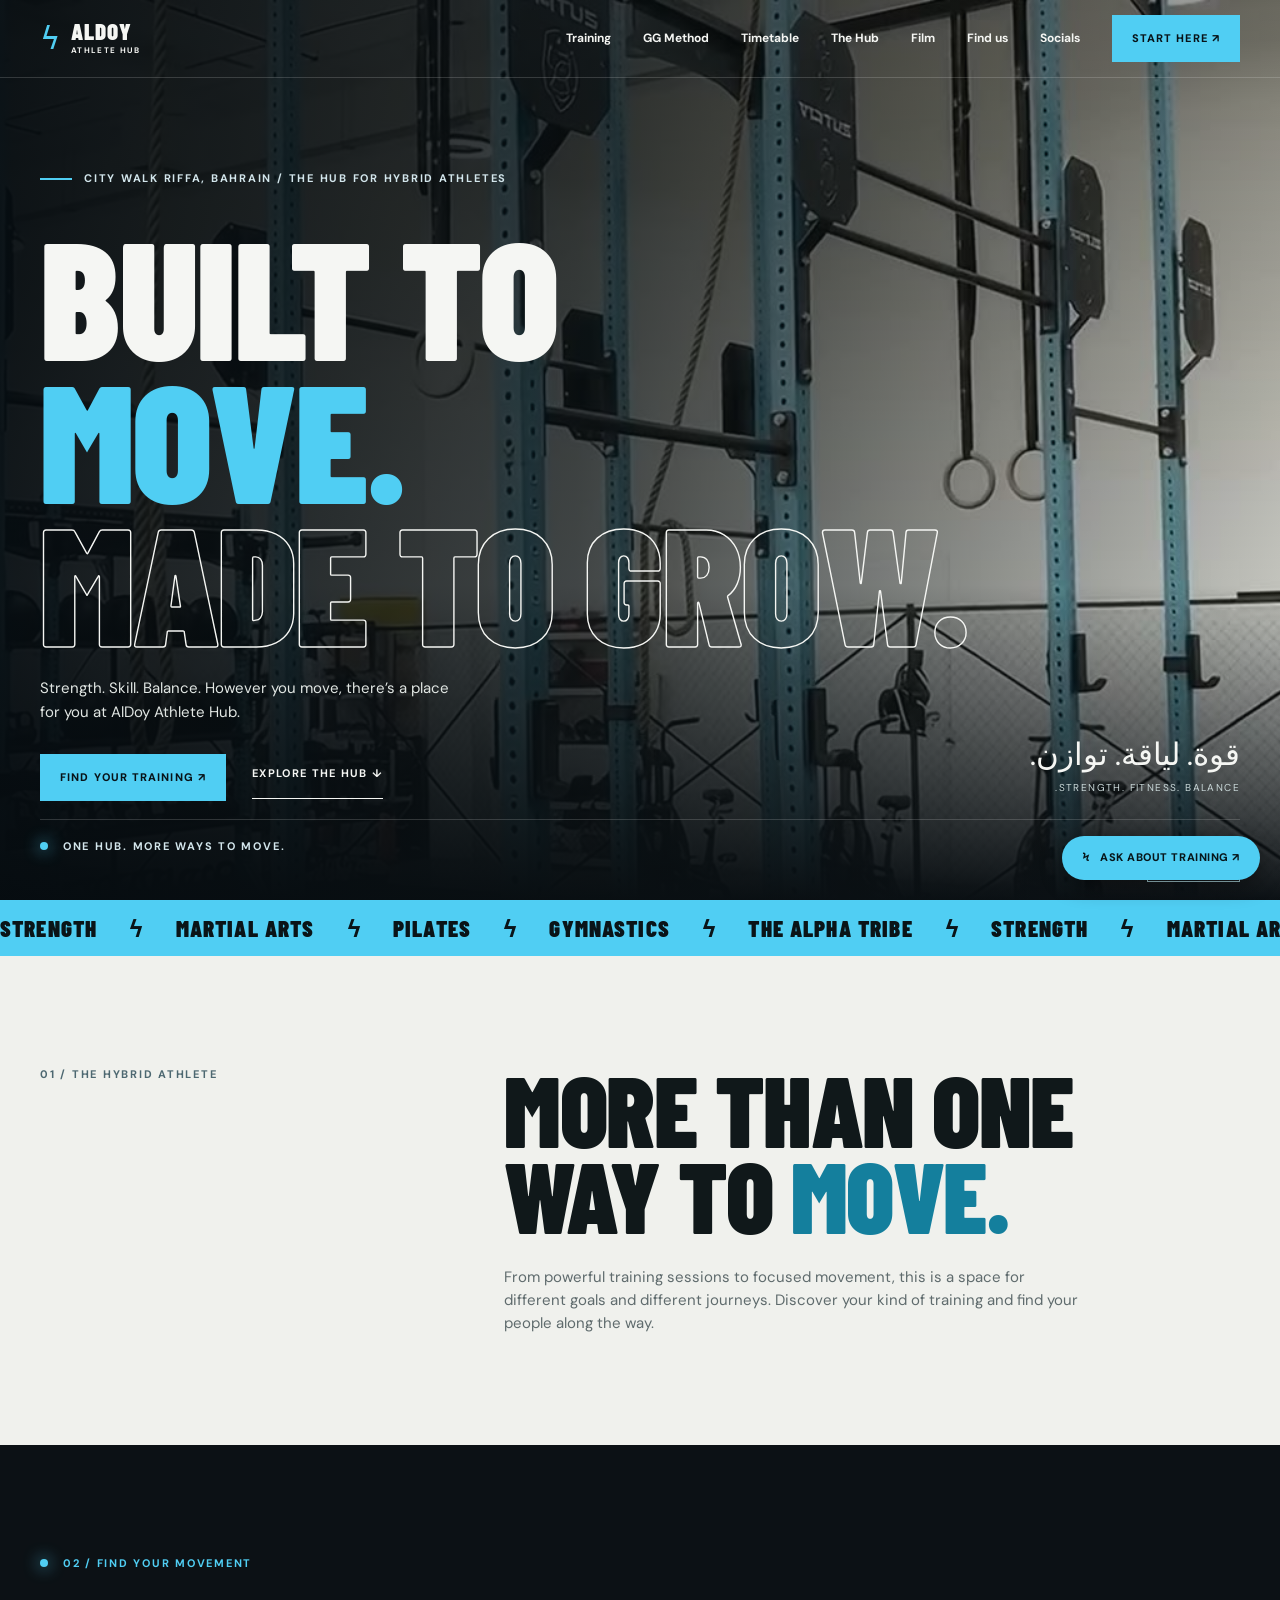
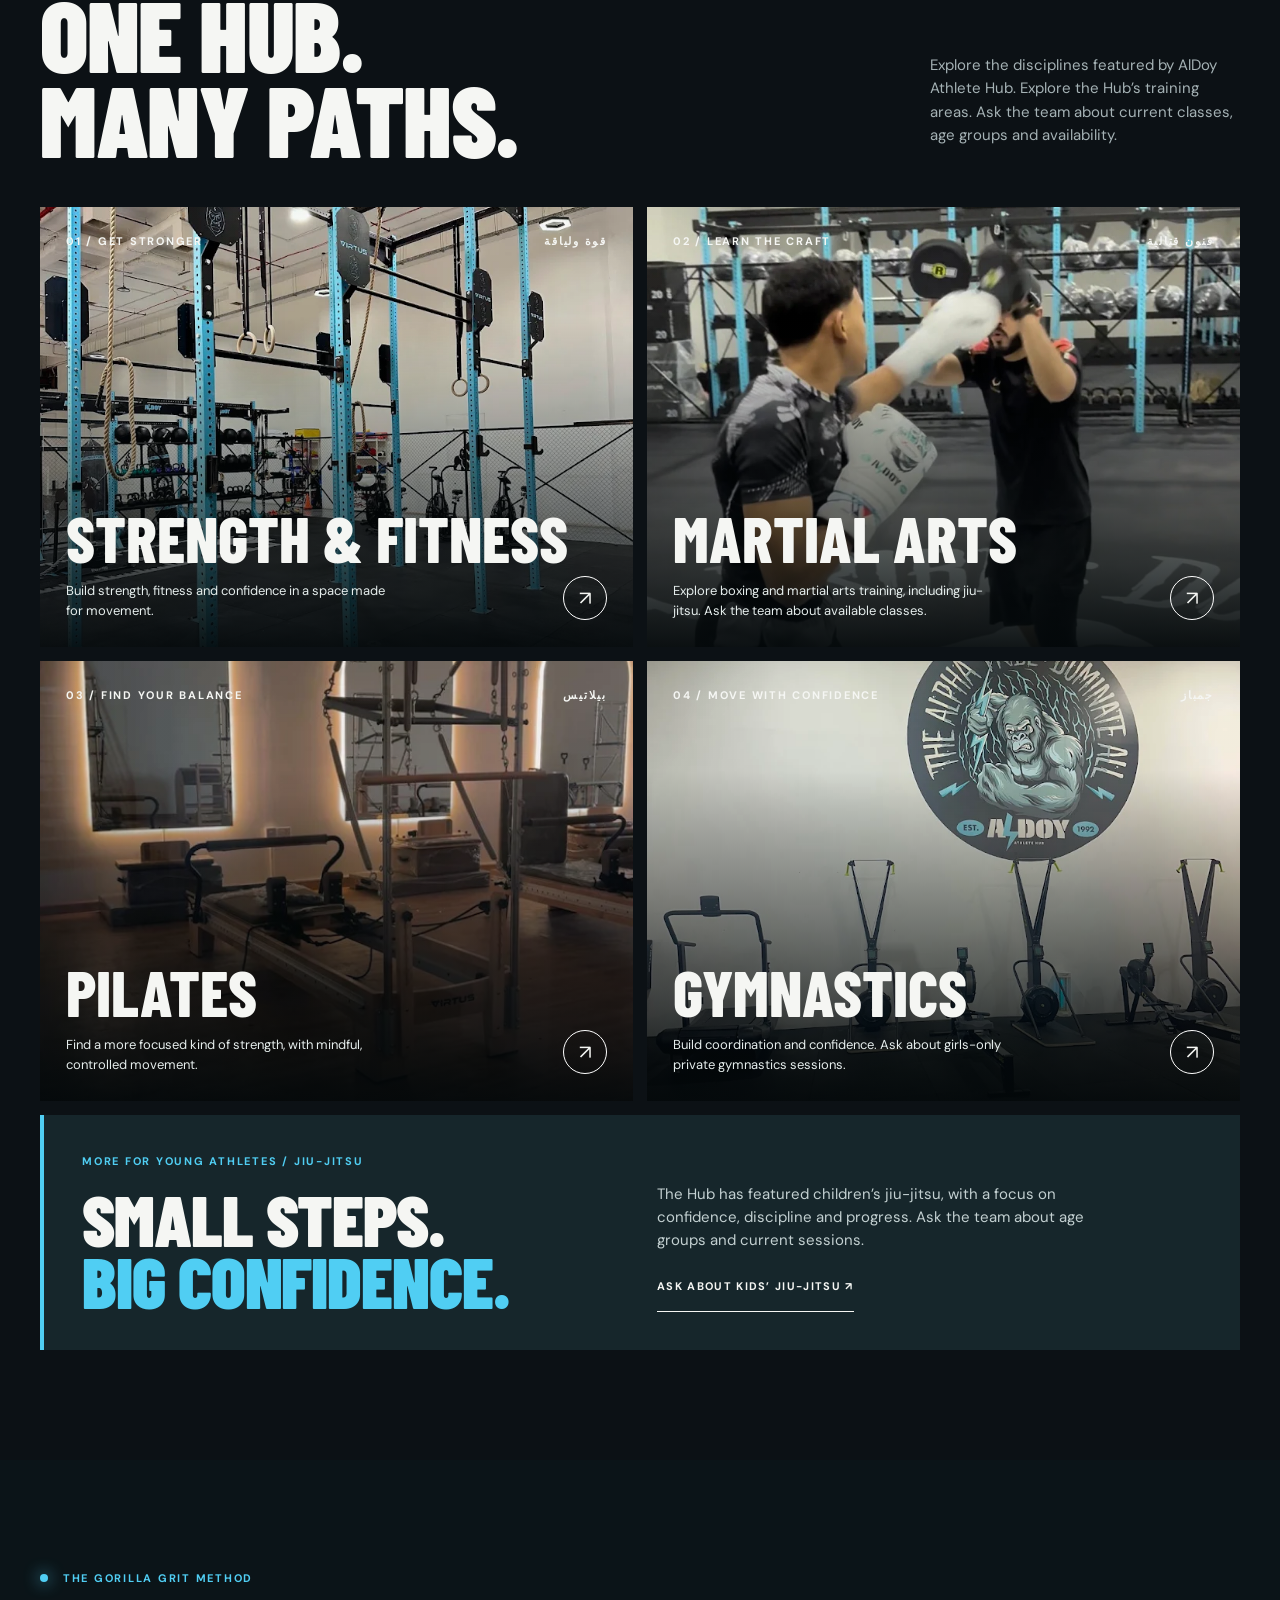
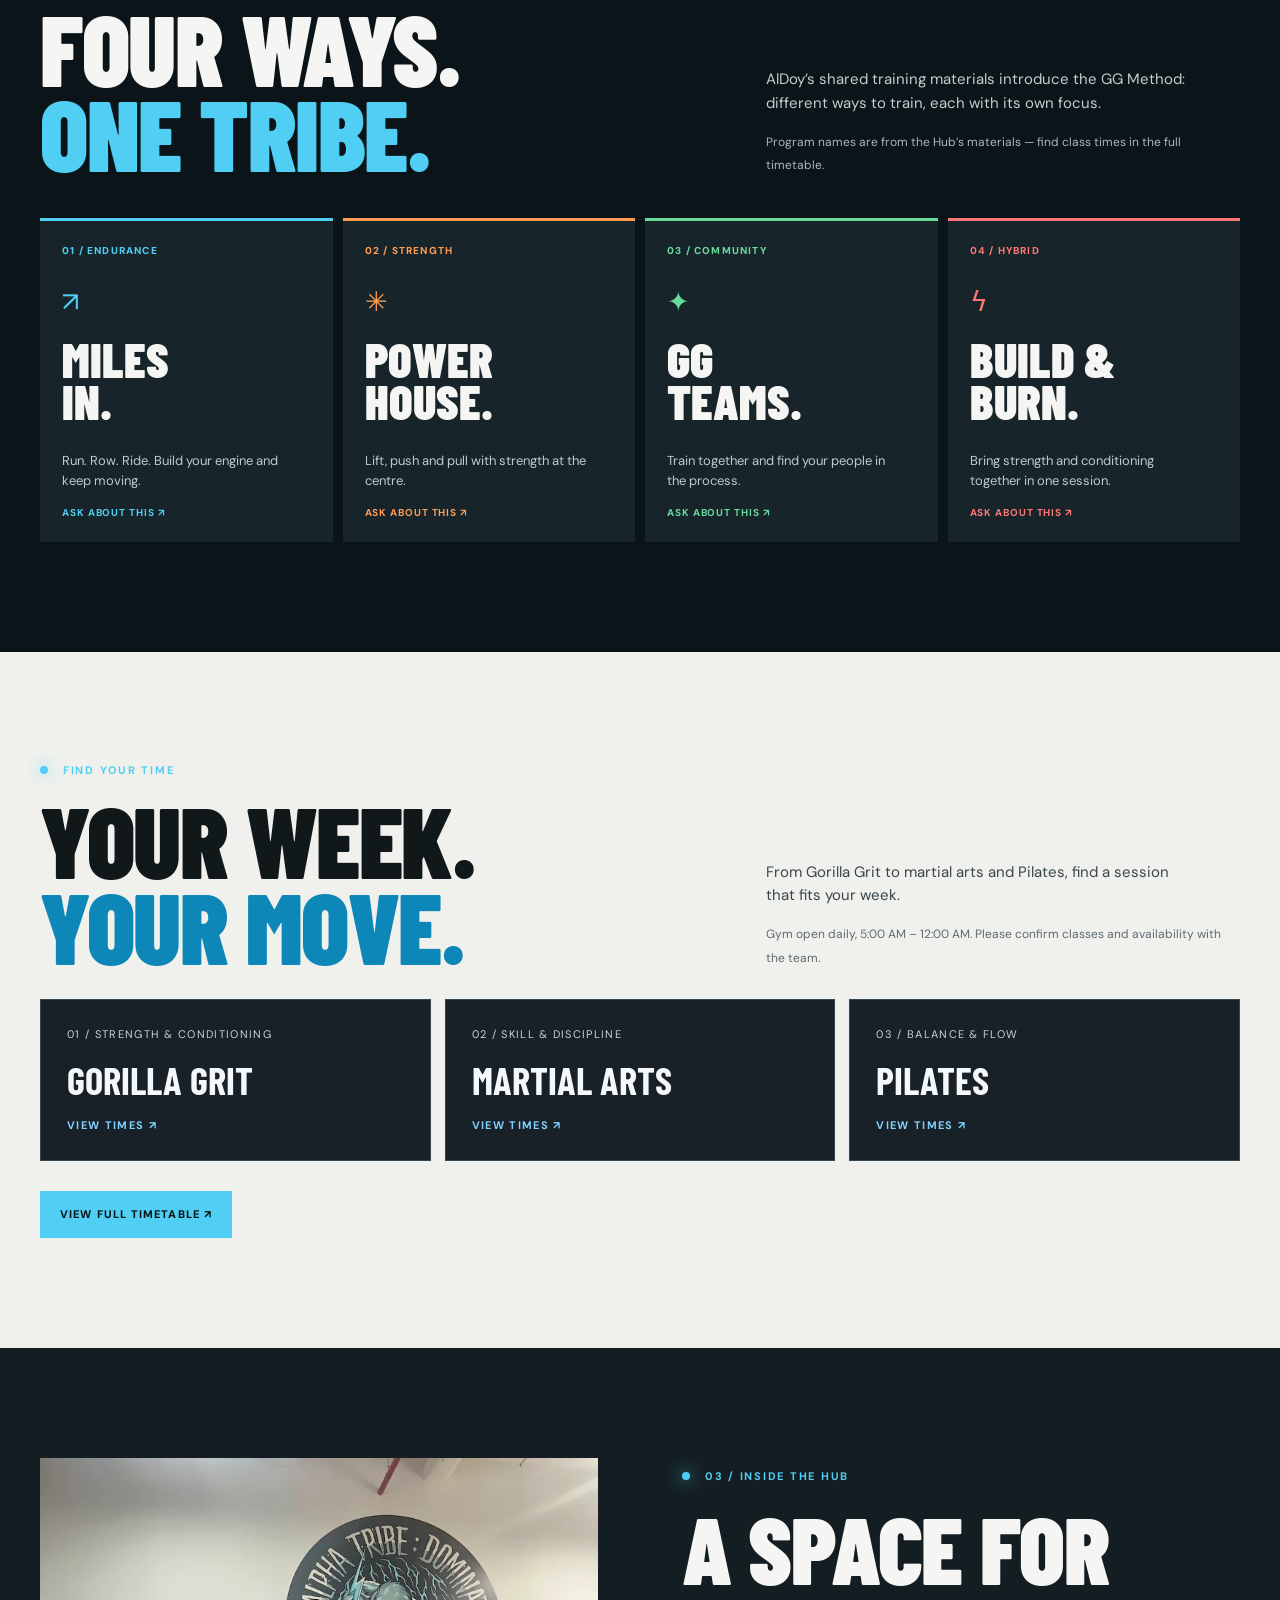
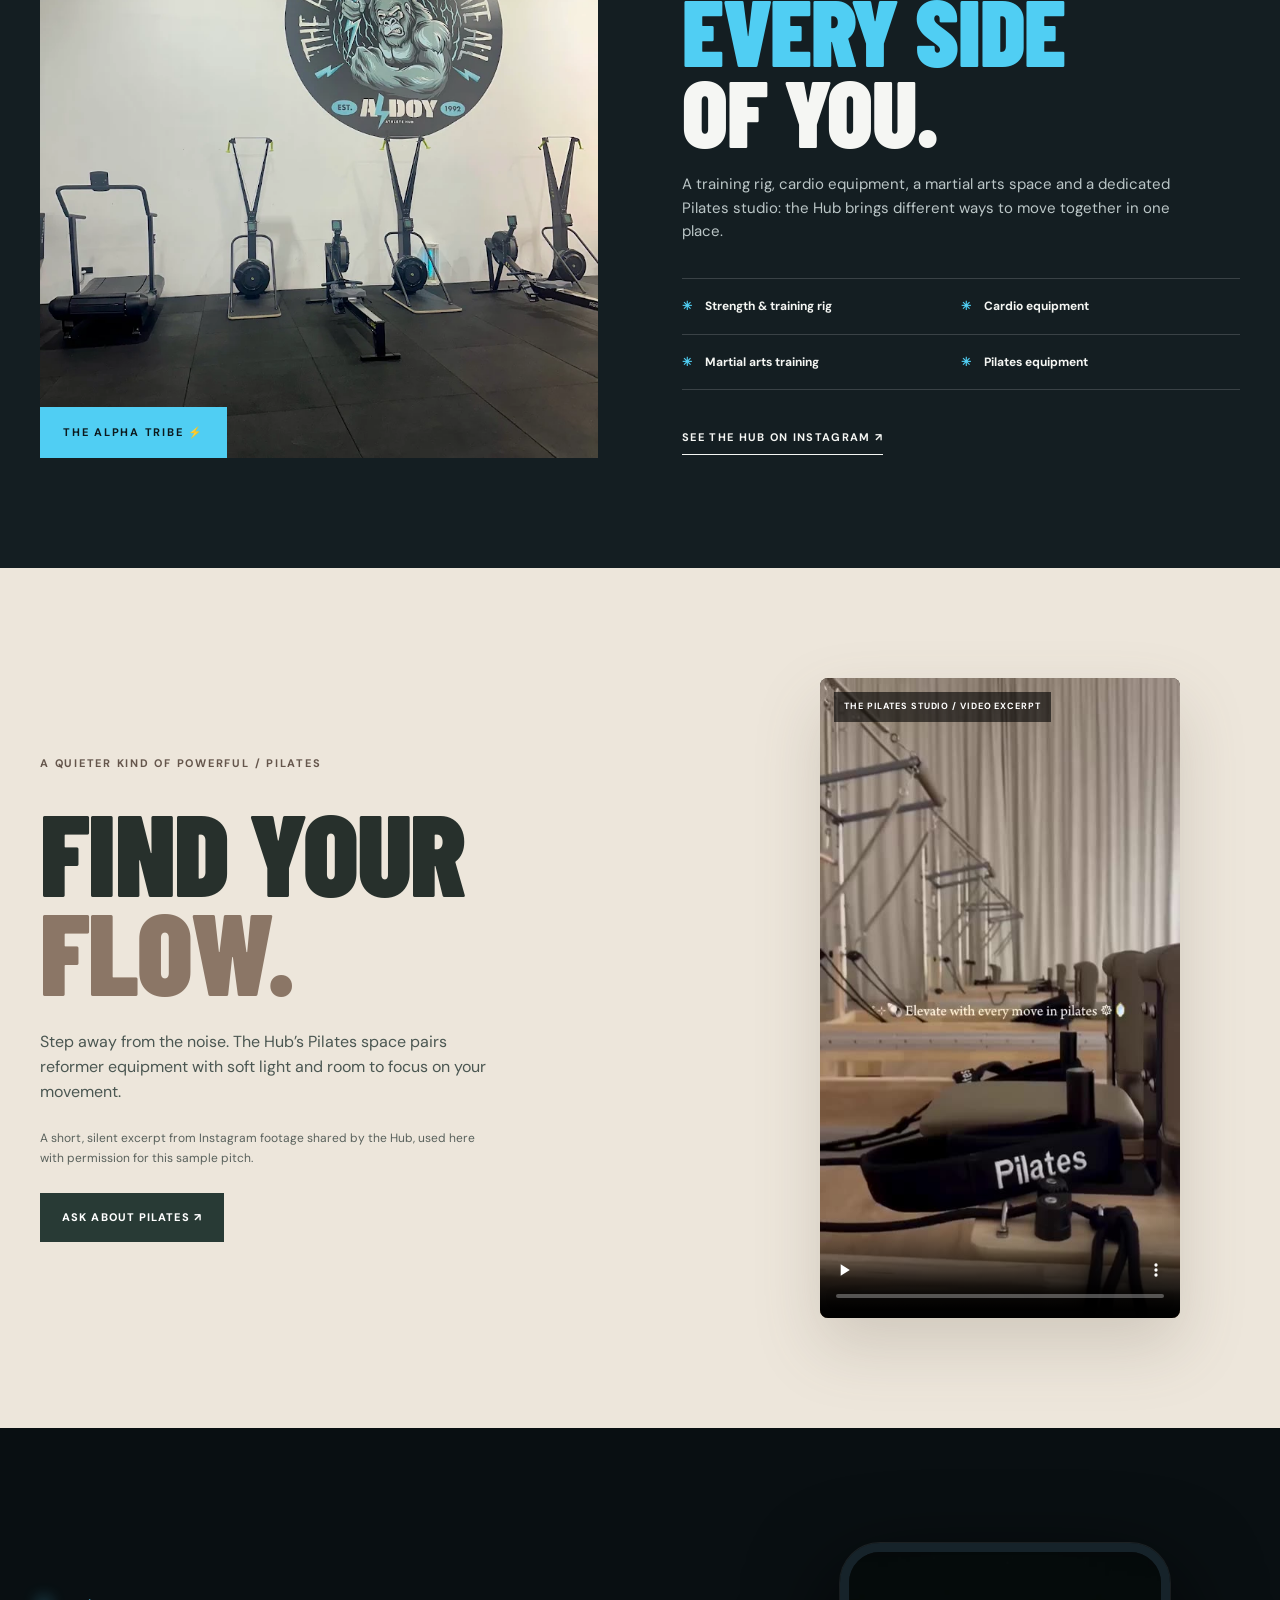
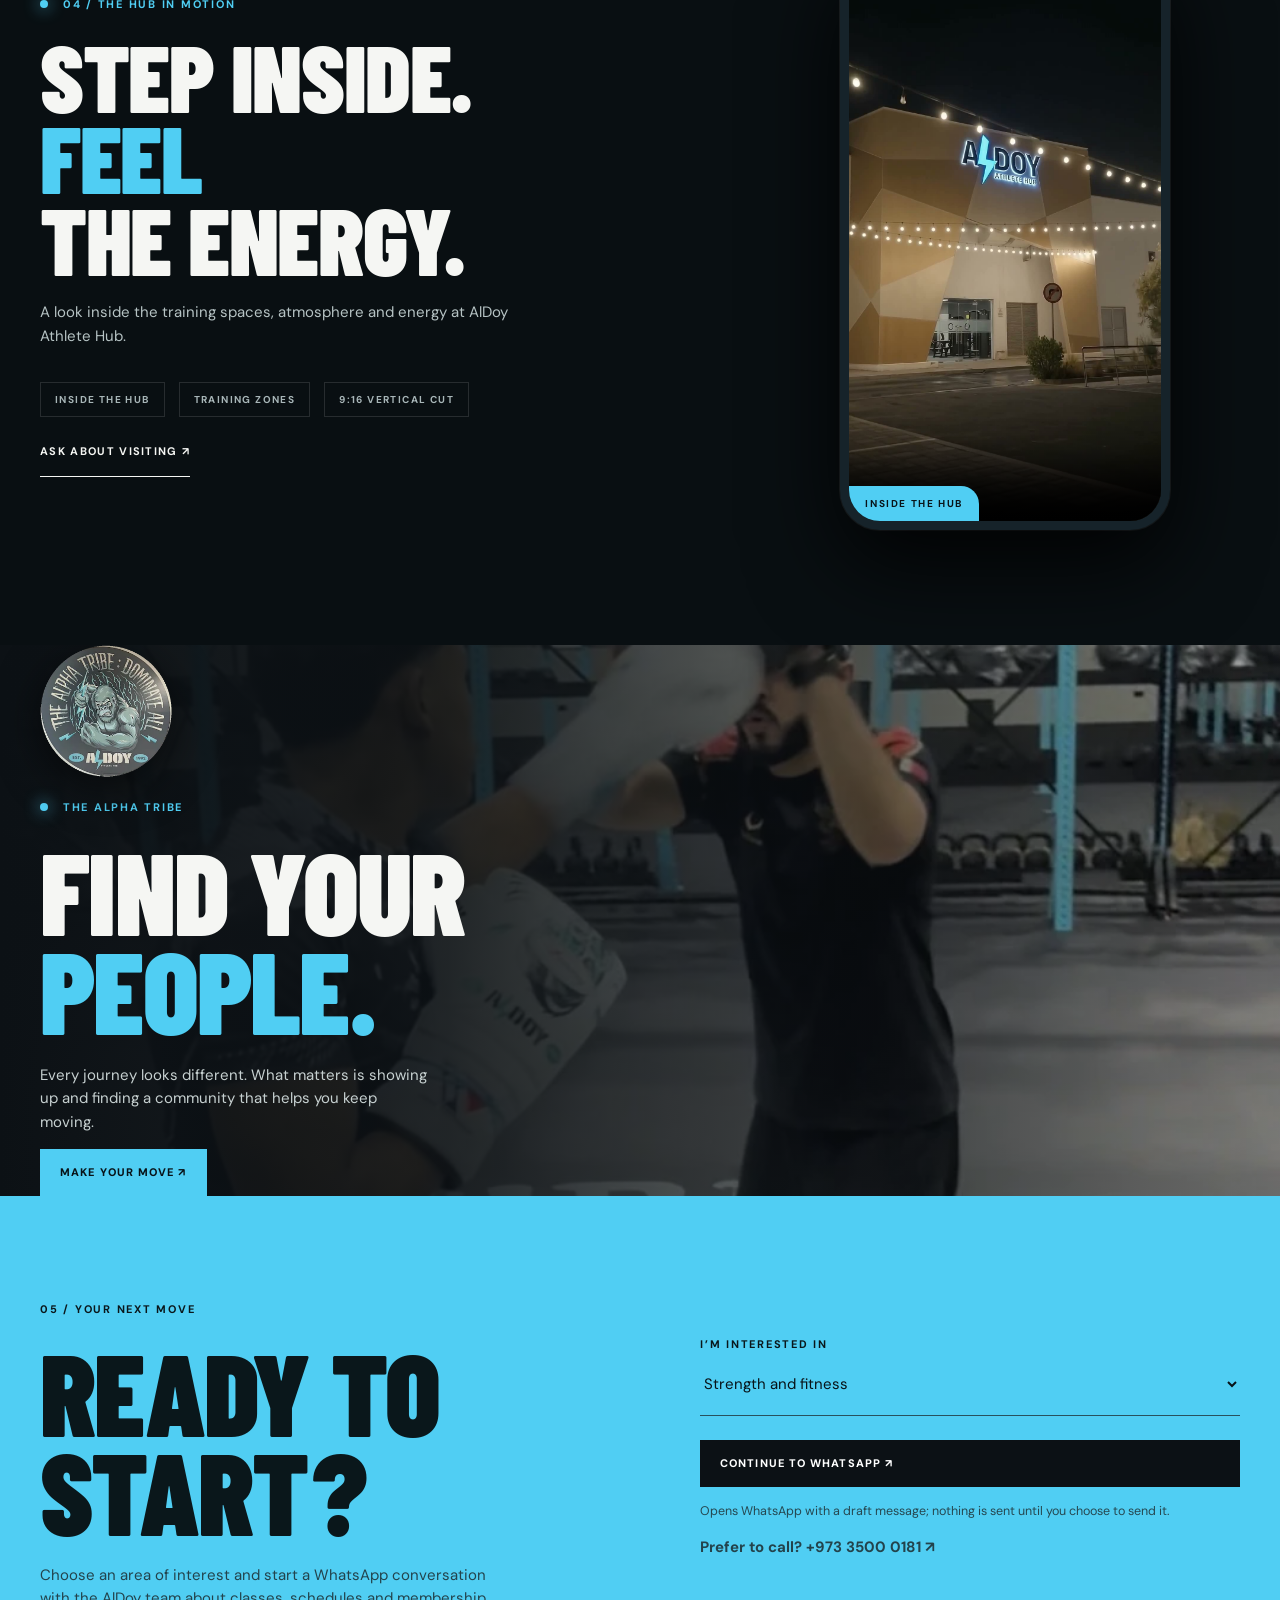
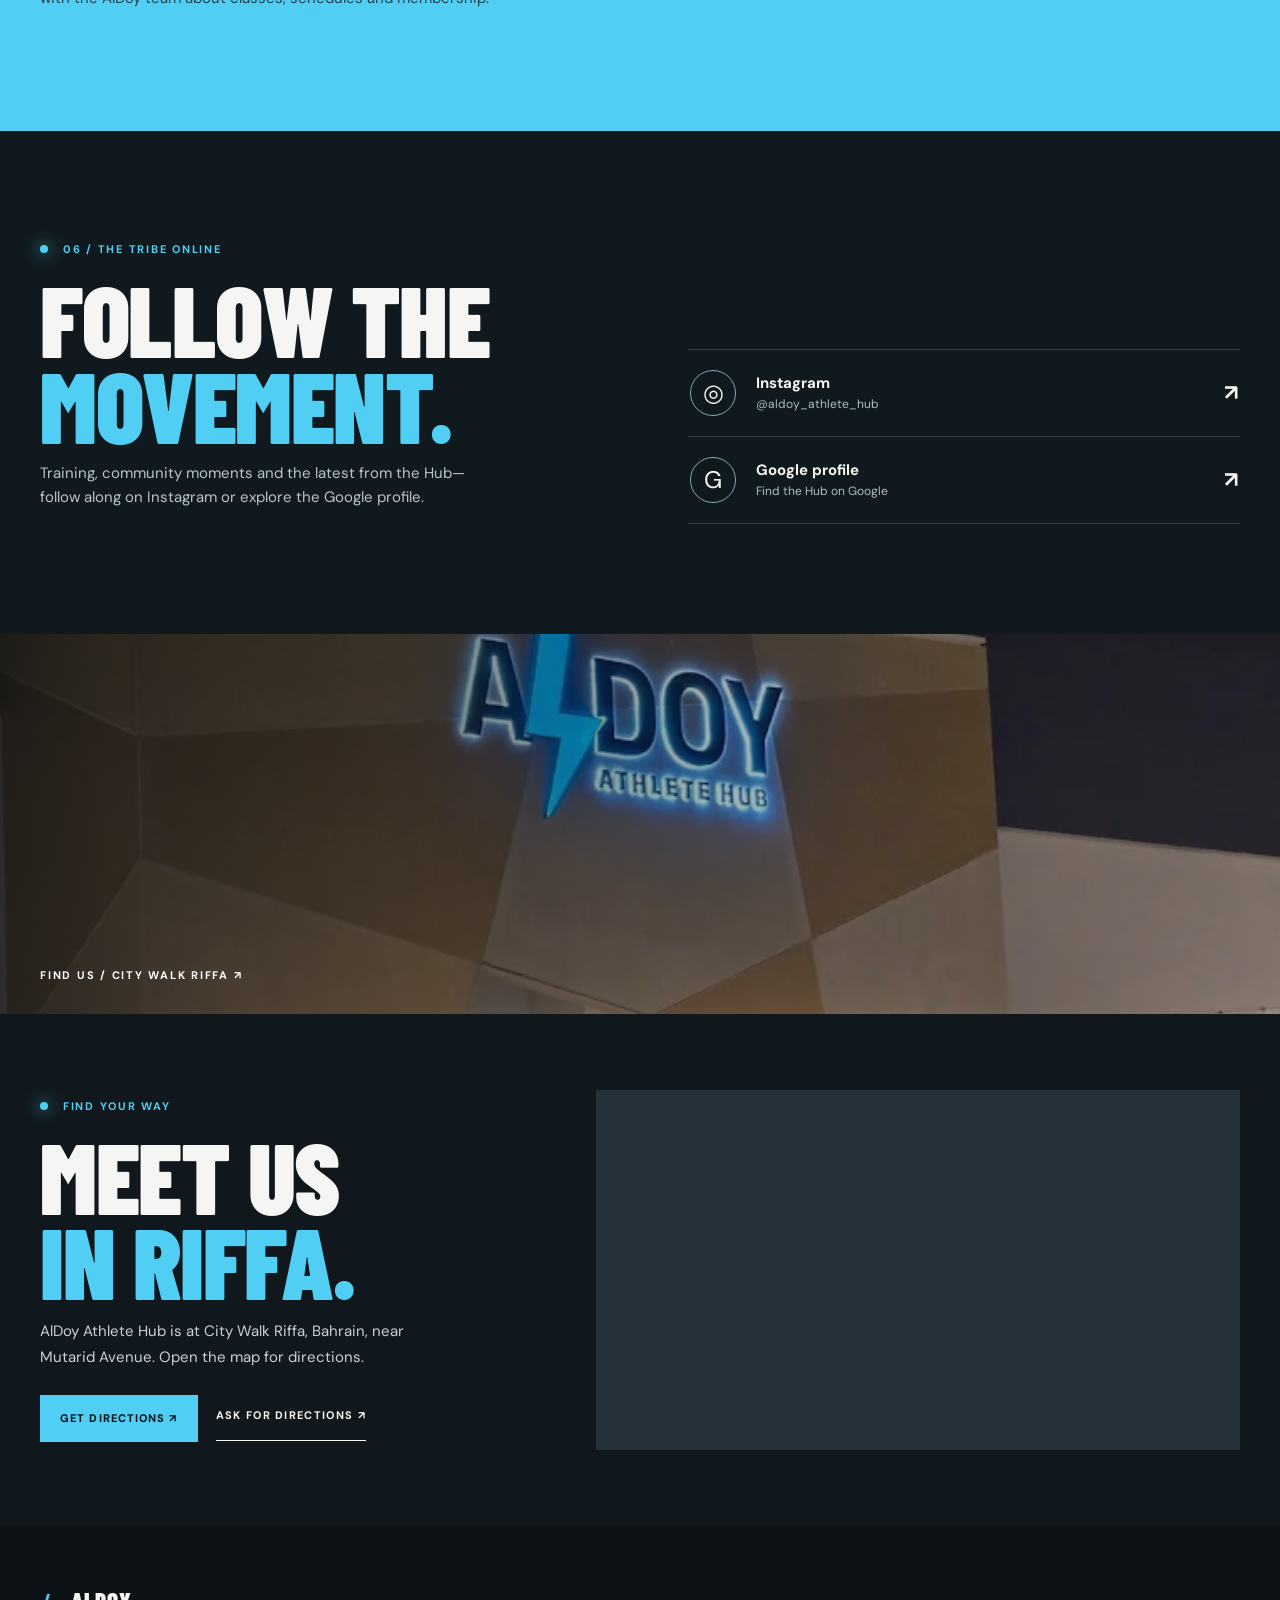
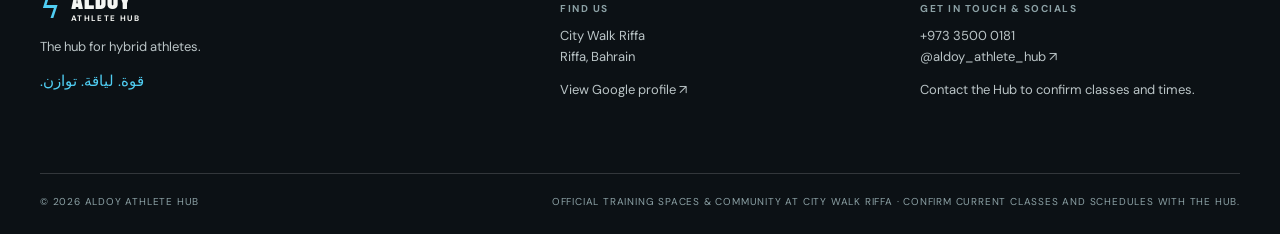
==== commit a8390f8a: "Add files via upload" ====
--- a/index.html
+++ b/index.html
@@ -11,9 +11,9 @@
 
 .tt{background:var(--cream);color:#10181a}.tt-head{display:grid;grid-template-columns:1.15fr .85fr;gap:7%;align-items:end;margin-bottom:26px}.tt-head p{max-width:430px;color:#39464a}.tt-head small{color:#5c6a70;font-size:12px}.tt-accent{color:#0d86b8}.tt-hours{display:flex;flex-wrap:wrap;gap:10px;margin-bottom:30px}.tt-hours span{background:#10181a;color:#fff;padding:10px 14px;font-size:11px;letter-spacing:.08em;text-transform:uppercase;font-weight:700}.tt-grid{display:grid;grid-template-columns:repeat(3,1fr);gap:14px;align-items:start}.tt-card{background:#fff;padding:24px;border-top:4px solid #0d86b8;box-shadow:0 14px 34px #10181a14}.tt-card:nth-child(2){border-top-color:#50cef3}.tt-card:nth-child(3){border-top-color:#8b6f52}.tt-tag{color:#5c6a70;font-size:10px}.tt-card h3{font:900 34px/.95 'Barlow Condensed',Impact,sans-serif;text-transform:uppercase;margin:10px 0 4px}.tt-rows{list-style:none;margin:12px 0 0;padding:0}.tt-rows li{display:grid;grid-template-columns:82px 1fr;gap:10px;padding:9px 0;border-top:1px solid #10181a14;font-size:12.5px;line-height:1.5}.tt-rows li:first-child{border-top:0}.tt-time{font-weight:800;white-space:nowrap}.tt-classes b{font-weight:700}.tt-rows li.ladies{background:#fdeaf3;border-radius:6px;padding:9px 10px;margin:4px -10px;border-top-color:transparent}.ladies-tag{color:#c22a77;font-size:10px;letter-spacing:.08em;text-transform:uppercase}.c-blue{color:#0d86b8}.c-orange{color:#d96a1e}.c-red{color:#c73e3e}.c-green{color:#1d8a52}.c-purple{color:#7a3fd0}.c-yellow{color:#9a7400}.c-grey{color:#5c6a70}.c-ma{color:#0d86b8}.c-pil{color:#8b6f52}.tt-link{display:inline-block;margin-top:14px;font-size:11px;letter-spacing:.09em;text-transform:uppercase;font-weight:800;color:#0d86b8}.tt-note{margin:26px 0 0;font-size:12px;color:#5c6a70;max-width:760px}@media(max-width:1000px){.tt-grid{grid-template-columns:1fr}.tt-head{grid-template-columns:1fr;gap:16px}}@media(max-width:400px){.tt-rows li{grid-template-columns:64px 1fr;font-size:12px}.tt-card{padding:18px}}
 
-.schedule-categories{display:grid;grid-template-columns:repeat(3,minmax(0,1fr));gap:14px;margin:30px 0}.schedule-categories a{background:#172127;color:#f4f8fa;border:1px solid #344650;padding:26px;min-height:150px;display:flex;flex-direction:column;justify-content:space-between;gap:18px;transition:border-color .2s,transform .2s;text-decoration:none}.schedule-categories a:hover{border-color:#64c5f8;transform:translateY(-3px)}.schedule-categories span,.schedule-categories b{font-size:11px;letter-spacing:.12em;text-transform:uppercase}.schedule-categories span{color:#c5d5df}.schedule-categories b{color:#82d2ff}.schedule-categories strong{font-family:'Barlow Condensed',sans-serif;font-size:clamp(1.6rem,3vw,2.5rem);line-height:1}.schedule-all{display:inline-flex}.location-section{background:#10181d;padding:76px 0}.location-grid{display:grid;grid-template-columns:1fr 1.25fr;gap:40px;align-items:center}.location-copy p{max-width:40ch;color:#c6d2d8;line-height:1.7}.location-map{width:100%;height:360px;border:0;display:block;background:#253139}.map-note{color:#c6d2d8;font-size:13px;line-height:1.5;margin:12px 0}.location-actions{display:flex;gap:18px;align-items:center;flex-wrap:wrap;margin-top:25px}@media(max-width:700px){.schedule-categories,.location-grid{grid-template-columns:1fr}.schedule-categories a{min-height:125px}.location-map{height:300px}.location-section{padding:55px 0}}
+.schedule-categories{display:grid;grid-template-columns:repeat(3,minmax(0,1fr));gap:14px;margin:30px 0}.schedule-categories a{background:#172127;color:#f4f8fa;border:1px solid #344650;padding:26px;min-height:150px;display:flex;flex-direction:column;justify-content:space-between;gap:18px;transition:border-color .2s,transform .2s;text-decoration:none}.schedule-categories a:hover{border-color:#64c5f8;transform:translateY(-3px)}.schedule-categories span,.schedule-categories b{font-size:11px;letter-spacing:.12em;text-transform:uppercase}.schedule-categories span{color:#c5d5df}.schedule-categories b{color:#82d2ff}.schedule-categories strong{font-family:'Barlow Condensed',sans-serif;font-size:clamp(1.6rem,3vw,2.5rem);line-height:1}.schedule-all{display:inline-flex}.location-section{background:#10181d;padding:76px 0}.location-grid{display:grid;grid-template-columns:1fr 1.25fr;gap:40px;align-items:center}.location-copy p{max-width:40ch;color:#c6d2d8;line-height:1.7}.location-map{width:100%;height:360px;border:0;display:block;background:#253139}.location-actions{display:flex;gap:18px;align-items:center;flex-wrap:wrap;margin-top:25px}@media(max-width:700px){.schedule-categories,.location-grid{grid-template-columns:1fr}.schedule-categories a{min-height:125px}.location-map{height:300px}.location-section{padding:55px 0}}
 @media(max-width:400px){.socials-grid,.kids-spotlight{min-width:0}.socials-grid>*,.kids-spotlight>*{min-width:0}.socials .heading{font-size:clamp(32px,10vw,40px)}.kids-title{font-size:clamp(26px,9vw,35px)}}
-</style><noscript><style>#hero-toggle{display:none}@media(max-width:800px){.nav{position:relative;height:auto}.nav-in{display:block;padding:16px 0}.navlinks{position:static;display:flex;background:transparent;padding:18px 0 0;flex-direction:row;flex-wrap:wrap;gap:14px}.menu{display:none}.navlinks .btn{padding:10px}}</style></noscript><script type="application/ld+json">{"@context":"https://schema.org","@type":"SportsActivityLocation","name":"AlDoy Athlete Hub","description":"Strength and fitness, martial arts, Pilates and gymnastics in Riffa, Bahrain.","telephone":"+97335000181","address":{"@type":"PostalAddress","addressLocality":"Riffa","addressCountry":"BH"},"sameAs":["https://www.instagram.com/aldoy_athlete_hub/"]}</script></head><body><a class="skip-link" href="#content">Skip to content</a><header class="nav"><div class="wrap nav-in"><a class="brand" href="#top"><span class="bolt" aria-hidden="true">ϟ</span><span class="wordmark">ALDOY<small>ATHLETE HUB</small></span></a><button class="menu" aria-label="Open menu" aria-controls="navlinks" aria-expanded="false">☰</button><nav class="navlinks" id="navlinks" aria-label="Main navigation"><a href="#training">Training</a><a href="#method">GG Method</a><a href="timetable.html">Timetable</a><a href="#spaces">The Hub</a><a href="#film">Film</a><a href="#visit">Find us</a><a href="#socials">Socials</a><a class="btn" href="#join">Start here ↗</a></nav></div></header><main id="content"><div id="top"></div><section class="hero"><div class="hero-image" role="img" aria-label="Training equipment inside AlDoy Athlete Hub"></div><video class="hero-video" autoplay muted loop playsinline preload="metadata" poster="assets/video/hero-poster.jpg" aria-hidden="true"><source src="assets/video/hero-rig.mp4" type="video/mp4"></video><div class="wrap hero-content"><div class="eyebrow label">City Walk Riffa, Bahrain / The hub for hybrid athletes</div><h1 class="caps">Built to<br><span class="blue">move.</span><br><span class="outline">Made to grow.</span></h1><p>Strength. Skill. Balance. However you move, there’s a place for you at AlDoy Athlete Hub.</p><div class="actions"><a class="btn" href="#join">Find your training ↗</a><a class="under" href="#training">Explore the hub ↓</a></div></div><div class="hero-ar" lang="ar" dir="rtl">قوة. لياقة. توازن.<small>Strength. Fitness. Balance.</small></div><div class="hero-foot label"><span><i class="dot"></i> One hub. More ways to move.</span><span class="hero-controls"><button type="button" id="hero-toggle" aria-label="Pause video">Pause video</button></span></div></section><div class="ticker" aria-hidden="true"><div class="track">STRENGTH <span>ϟ</span> MARTIAL ARTS <span>ϟ</span> PILATES <span>ϟ</span> GYMNASTICS <span>ϟ</span> THE ALPHA TRIBE <span>ϟ</span> STRENGTH <span>ϟ</span> MARTIAL ARTS <span>ϟ</span> PILATES <span>ϟ</span> GYMNASTICS <span>ϟ</span> THE ALPHA TRIBE <span>ϟ</span></div></div><section class="section intro"><div class="wrap intro-grid"><div class="section-id label">01 / The hybrid athlete</div><div class="reveal"><h2 class="caps">More than one<br>way to <span>move.</span></h2><p>From powerful training sessions to focused movement, this is a space for different goals and different journeys. Discover your kind of training and find your people along the way.</p></div></div></section><section class="section" id="training"><div class="wrap"><div class="section-head reveal"><div><div class="label kicker"><i class="dot"></i> 02 / Find your movement</div><h2 class="caps heading">One hub.<br>Many paths.</h2></div><p>Explore the disciplines featured by AlDoy Athlete Hub. Explore the Hub’s training areas. Ask the team about current classes, age groups and availability.</p></div><div class="grid"><a class="card reveal" href="#join" data-interest="Strength and fitness"><img src="assets/photos/training-rig.webp" alt="Functional training rig at AlDoy Athlete Hub" loading="lazy"><div class="card-body"><div class="label card-top"><span>01 / Get stronger</span><span>قوة ولياقة</span></div><div><h3>Strength & fitness</h3><p>Build strength, fitness and confidence in a space made for movement.</p></div><span class="card-arrow">↗</span></div></a><a class="card reveal" href="#join" data-interest="Martial arts and boxing"><img class="boxing" src="assets/photos/boxing.webp" alt="Boxing pad training at AlDoy Athlete Hub" loading="lazy"><div class="card-body"><div class="label card-top"><span>02 / Learn the craft</span><span>فنون قتالية</span></div><div><h3>Martial arts</h3><p>Explore boxing and martial arts training, including jiu-jitsu. Ask the team about available classes.</p></div><span class="card-arrow">↗</span></div></a><a class="card reveal" href="#join" data-interest="Pilates"><img src="assets/photos/pilates.webp" alt="Pilates equipment in a softly lit studio" loading="lazy"><div class="card-body"><div class="label card-top"><span>03 / Find your balance</span><span>بيلاتيس</span></div><div><h3>Pilates</h3><p>Find a more focused kind of strength, with mindful, controlled movement.</p></div><span class="card-arrow">↗</span></div></a><a class="card reveal" href="#join" data-interest="Gymnastics"><img src="assets/photos/alpha-wall.webp" alt="Training equipment and Alpha Tribe wall at AlDoy Athlete Hub" loading="lazy"><div class="card-body"><div class="label card-top"><span>04 / Move with confidence</span><span>جمباز</span></div><div><h3>Gymnastics</h3><p>Build coordination and confidence. Ask about girls-only private gymnastics sessions.</p></div><span class="card-arrow">↗</span></div></a></div><div class="kids-spotlight reveal"><div><div class="label kicker">More for young athletes / Jiu-jitsu</div><h3 class="caps kids-title">Small steps.<br><span class="blue">Big confidence.</span></h3></div><div><p>The Hub has featured children’s jiu-jitsu, with a focus on confidence, discipline and progress. Ask the team about age groups and current sessions.</p><a class="under" href="#join" data-interest="Kids’ jiu-jitsu">Ask about kids’ jiu-jitsu ↗</a></div></div></div></section><section class="method section" id="method"><div class="wrap"><div class="method-head reveal"><div><div class="label kicker"><i class="dot"></i> The Gorilla Grit Method</div><h2 class="caps heading">Four ways.<br><span class="blue">One tribe.</span></h2></div><div><p>AlDoy’s shared training materials introduce the GG Method: different ways to train, each with its own focus.</p><small>Program names are from the Hub’s materials — find class times in the full timetable.</small></div></div><div class="method-grid"><a href="#join" data-interest="Miles In (endurance)"><span class="method-count">01 / ENDURANCE</span><span class="method-icon">↗</span><h3>Miles<br>In.</h3><p>Run. Row. Ride. Build your engine and keep moving.</p><span class="method-link">Ask about this ↗</span></a><a href="#join" data-interest="Powerhouse (strength)"><span class="method-count">02 / STRENGTH</span><span class="method-icon">✳</span><h3>Power<br>house.</h3><p>Lift, push and pull with strength at the centre.</p><span class="method-link">Ask about this ↗</span></a><a href="#join" data-interest="GG Teams (community)"><span class="method-count">03 / COMMUNITY</span><span class="method-icon">✦</span><h3>GG<br>Teams.</h3><p>Train together and find your people in the process.</p><span class="method-link">Ask about this ↗</span></a><a href="#join" data-interest="Build and Burn (hybrid)"><span class="method-count">04 / HYBRID</span><span class="method-icon">ϟ</span><h3>Build &<br>Burn.</h3><p>Bring strength and conditioning together in one session.</p><span class="method-link">Ask about this ↗</span></a></div></div></section><section class="section tt schedule-preview" id="timetable"><div class="wrap"><div class="tt-head reveal"><div><div class="label kicker"><i class="dot"></i> Find your time</div><h2 class="caps heading">Your week.<br><span class="tt-accent">Your move.</span></h2></div><div><p>From Gorilla Grit to martial arts and Pilates, find a session that fits your week.</p><small>Gym open daily, 5:00 AM – 12:00 AM. Please confirm classes and availability with the team.</small></div></div><div class="schedule-categories"><a href="timetable.html#gorilla-grit"><span>01 / Strength &amp; conditioning</span><strong>GORILLA GRIT</strong><b>VIEW TIMES ↗</b></a><a href="timetable.html#martial-arts"><span>02 / Skill &amp; discipline</span><strong>MARTIAL ARTS</strong><b>VIEW TIMES ↗</b></a><a href="timetable.html#pilates-schedule"><span>03 / Balance &amp; flow</span><strong>PILATES</strong><b>VIEW TIMES ↗</b></a></div><a class="btn schedule-all" href="timetable.html">View full timetable ↗</a></div></section><section class="section facilities" id="spaces"><div class="wrap facility-grid"><div class="facility-img reveal"><img src="assets/photos/alpha-wall.webp" alt="The Alpha Tribe mural and training machines inside the Hub" loading="lazy"><div class="tag label">The Alpha Tribe ⚡</div></div><div class="facility-copy reveal"><div class="label kicker"><i class="dot"></i> 03 / Inside the hub</div><h2 class="caps">A space for<br><span class="blue">every side</span><br>of you.</h2><p>A training rig, cardio equipment, a martial arts space and a dedicated Pilates studio: the Hub brings different ways to move together in one place.</p><div class="feature-list"><div><span>✳</span> Strength & training rig</div><div><span>✳</span> Cardio equipment</div><div><span>✳</span> Martial arts training</div><div><span>✳</span> Pilates equipment</div></div><a class="under" href="https://www.instagram.com/aldoy_athlete_hub/" target="_blank" rel="noopener noreferrer">See the Hub on Instagram ↗</a></div></div></section><section class="pilates-story section" id="pilates"><div class="wrap pilates-layout"><div class="pilates-copy reveal"><div class="label pilates-label">A quieter kind of powerful / Pilates</div><h2 class="caps">Find your<br><span>flow.</span></h2><p>Step away from the noise. The Hub’s Pilates space pairs reformer equipment with soft light and room to focus on your movement.</p><p class="pilates-caption">A short, silent excerpt from Instagram footage shared by the Hub, used here with permission for this sample pitch.</p><a href="#join" data-interest="Pilates" class="pilates-button">Ask about Pilates ↗</a></div><div class="pilates-screen reveal"><video src="assets/video/pilates-studio.mp4" poster="assets/video/pilates-studio-poster.jpg" muted loop playsinline controls preload="none" aria-label="Instagram footage of the Pilates studio, silent excerpt"></video><span>THE PILATES STUDIO / VIDEO EXCERPT</span></div></div></section><section class="film" id="film"><div class="wrap film-grid"><div class="film-copy reveal"><div class="label kicker"><i class="dot"></i> 04 / The hub in motion</div><h2 class="caps">Step inside.<br><span class="blue">Feel</span><br>the energy.</h2><p>A look inside the training spaces, atmosphere and energy at AlDoy Athlete Hub.</p><div class="film-note"><span>Inside the Hub</span><span>Training zones</span><span>9:16 vertical cut</span></div><a class="under" href="#join">Ask about visiting ↗</a></div><div class="phone reveal"><video src="assets/video/hub-tour.mp4" poster="assets/video/tour-poster.jpg" muted loop playsinline preload="none" controls aria-label="Tour film of AlDoy Athlete Hub"></video><span class="phone-tag label">Inside the Hub</span></div></div></section><section class="community"><div class="community-bg"></div><div class="wrap community-in reveal"><img class="alpha-emblem" src="assets/photos/alpha-emblem.png" width="150" height="150" loading="lazy" alt="Alpha Tribe gorilla emblem cropped from the Hub’s wall mural"><div class="label kicker"><i class="dot"></i> The Alpha Tribe</div><h2 class="caps">Find your<br><span class="blue">people.</span></h2><p>Every journey looks different. What matters is showing up and finding a community that helps you keep moving.</p><a class="btn" href="#join">Make your move ↗</a></div></section><section class="join" id="join"><div class="wrap join-grid"><div><div class="label">05 / Your next move</div><h2 class="caps">Ready to<br>start?</h2><p>Choose an area of interest and start a WhatsApp conversation with the AlDoy team about classes, schedules and membership.</p></div><div class="contact-form"><label class="label" for="interest">I’m interested in</label><select id="interest" name="interest"><option value="Strength and fitness">Strength and fitness</option><option value="Miles In (endurance)">Miles In — endurance</option><option value="Powerhouse (strength)">Powerhouse — strength</option><option value="GG Teams (community)">GG Teams — community</option><option value="Build and Burn (hybrid)">Build &amp; Burn — hybrid</option><option value="Ladies-only 6:15 PM class">Ladies-only · 6:15 PM</option><option value="CrossFit or HYROX class">CrossFit / HYROX class</option><option value="Martial arts and boxing">Martial arts and boxing</option><option value="Kids’ jiu-jitsu">Kids’ jiu-jitsu</option><option value="Pilates">Pilates</option><option value="Gymnastics">Gymnastics</option><option value="Not sure yet">Not sure yet</option></select><a id="whatsapp-link" class="btn dark-btn" href="https://wa.me/97335000181?text=Hello%20AlDoy%20Athlete%20Hub%21%20I%27d%20like%20to%20ask%20about%20classes%2C%20timings%20and%20membership." target="_blank" rel="noopener noreferrer">Continue to WhatsApp ↗</a><small>Opens WhatsApp with a draft message; nothing is sent until you choose to send it.</small><p><a href="tel:+97335000181"><strong>Prefer to call? +973 3500 0181 ↗</strong></a></p></div></div></section><section class="socials section" id="socials"><div class="wrap socials-grid"><div><div class="label kicker"><i class="dot"></i> 06 / The tribe online</div><h2 class="caps heading">Follow the<br><span class="blue">movement.</span></h2><p>Training, community moments and the latest from the Hub—follow along on Instagram or explore the Google profile.</p></div><div class="social-links"><a href="https://www.instagram.com/aldoy_athlete_hub/" target="_blank" rel="noopener noreferrer"><span class="social-icon" aria-hidden="true">◎</span><span><strong>Instagram</strong><small>@aldoy_athlete_hub</small></span><b>↗</b></a><a href="https://share.google/ISX1XN8Jo0gSL9QCQ" target="_blank" rel="noopener noreferrer"><span class="social-icon" aria-hidden="true">G</span><span><strong>Google profile</strong><small>Find the Hub on Google</small></span><b>↗</b></a></div></div></section><div class="visit-photo" id="visit"><img src="assets/photos/exterior.webp" alt="AlDoy Athlete Hub exterior at night" loading="lazy"><span class="label">Find us / City Walk Riffa ↗</span></div><section class="location-section" id="location"><div class="wrap location-grid"><div class="location-copy"><div class="label kicker"><i class="dot"></i> Find your way</div><h2 class="caps heading">Meet us<br><span class="blue">in Riffa.</span></h2><p>AlDoy Athlete Hub is at City Walk Riffa, Bahrain, near Mutarid Avenue. Use the nearby map pin for directions, or ask the team to confirm the exact entrance.</p><div class="location-actions"><a class="btn" href="https://www.google.com/maps/dir/?api=1&amp;destination=26.1376427%2C50.5589714" target="_blank" rel="noopener noreferrer">Directions to nearby pin ↗</a><a class="under" href="https://wa.me/97335000181?text=Hello%20AlDoy%20Athlete%20Hub%2C%20could%20you%20please%20share%20your%20exact%20location%20and%20directions%3F" target="_blank" rel="noopener noreferrer">Ask for directions ↗</a></div></div><div><iframe class="location-map" title="Google map showing a pin near AlDoy Athlete Hub in Riffa, Bahrain" src="https://www.google.com/maps?q=26.1376427%2C50.5589714&amp;z=17&amp;output=embed" loading="lazy" referrerpolicy="strict-origin-when-cross-origin" allowfullscreen></iframe><p class="map-note">This pin is near the Hub. Please confirm the exact entrance with the team before visiting.</p></div></div></section></main><footer class="footer"><div class="wrap"><div class="footer-grid"><div><a class="brand" href="#top"><span class="bolt" aria-hidden="true">ϟ</span><span class="wordmark">ALDOY<small>ATHLETE HUB</small></span></a><p>The hub for hybrid athletes.</p><div lang="ar" dir="rtl" style="text-align:left;color:var(--blue)">قوة. لياقة. توازن.</div></div><div><h3>Find us</h3><address>City Walk Riffa<br>Riffa, Bahrain</address><p><a href="https://share.google/ISX1XN8Jo0gSL9QCQ" target="_blank" rel="noopener noreferrer">View Google profile ↗</a></p></div><div><h3>Get in touch & socials</h3><address><a href="tel:+97335000181">+973 3500 0181</a><br><a href="https://www.instagram.com/aldoy_athlete_hub/" target="_blank" rel="noopener noreferrer">@aldoy_athlete_hub ↗</a></address><p>Contact the Hub to confirm classes and times.</p></div></div><div class="bottom"><span>© 2026 AlDoy Athlete Hub</span><span>Official training spaces &amp; community at City Walk Riffa · Confirm current classes and schedules with the Hub.</span></div></div></footer><a class="floating" href="#join">ϟ &nbsp; Ask about training ↗</a><script>
+</style><noscript><style>#hero-toggle{display:none}@media(max-width:800px){.nav{position:relative;height:auto}.nav-in{display:block;padding:16px 0}.navlinks{position:static;display:flex;background:transparent;padding:18px 0 0;flex-direction:row;flex-wrap:wrap;gap:14px}.menu{display:none}.navlinks .btn{padding:10px}}</style></noscript><script type="application/ld+json">{"@context":"https://schema.org","@type":"SportsActivityLocation","name":"AlDoy Athlete Hub","description":"Strength and fitness, martial arts, Pilates and gymnastics in Riffa, Bahrain.","telephone":"+97335000181","address":{"@type":"PostalAddress","addressLocality":"Riffa","addressCountry":"BH"},"sameAs":["https://www.instagram.com/aldoy_athlete_hub/"]}</script></head><body><a class="skip-link" href="#content">Skip to content</a><header class="nav"><div class="wrap nav-in"><a class="brand" href="#top"><span class="bolt" aria-hidden="true">ϟ</span><span class="wordmark">ALDOY<small>ATHLETE HUB</small></span></a><button class="menu" aria-label="Open menu" aria-controls="navlinks" aria-expanded="false">☰</button><nav class="navlinks" id="navlinks" aria-label="Main navigation"><a href="#training">Training</a><a href="#method">GG Method</a><a href="timetable.html">Timetable</a><a href="#spaces">The Hub</a><a href="#film">Film</a><a href="#visit">Find us</a><a href="#socials">Socials</a><a class="btn" href="#join">Start here ↗</a></nav></div></header><main id="content"><div id="top"></div><section class="hero"><div class="hero-image" role="img" aria-label="Training equipment inside AlDoy Athlete Hub"></div><video class="hero-video" autoplay muted loop playsinline webkit-playsinline preload="auto" poster="assets/video/hero-poster.jpg" aria-hidden="true" tabindex="-1"><source src="assets/video/hero-rig.mp4" type="video/mp4"></video><div class="wrap hero-content"><div class="eyebrow label">City Walk Riffa, Bahrain / The hub for hybrid athletes</div><h1 class="caps">Built to<br><span class="blue">move.</span><br><span class="outline">Made to grow.</span></h1><p>Strength. Skill. Balance. However you move, there’s a place for you at AlDoy Athlete Hub.</p><div class="actions"><a class="btn" href="#join">Find your training ↗</a><a class="under" href="#training">Explore the hub ↓</a></div></div><div class="hero-ar" lang="ar" dir="rtl">قوة. لياقة. توازن.<small>Strength. Fitness. Balance.</small></div><div class="hero-foot label"><span><i class="dot"></i> One hub. More ways to move.</span><span class="hero-controls"><button type="button" id="hero-toggle" aria-label="Pause video">Pause video</button></span></div></section><div class="ticker" aria-hidden="true"><div class="track">STRENGTH <span>ϟ</span> MARTIAL ARTS <span>ϟ</span> PILATES <span>ϟ</span> GYMNASTICS <span>ϟ</span> THE ALPHA TRIBE <span>ϟ</span> STRENGTH <span>ϟ</span> MARTIAL ARTS <span>ϟ</span> PILATES <span>ϟ</span> GYMNASTICS <span>ϟ</span> THE ALPHA TRIBE <span>ϟ</span></div></div><section class="section intro"><div class="wrap intro-grid"><div class="section-id label">01 / The hybrid athlete</div><div class="reveal"><h2 class="caps">More than one<br>way to <span>move.</span></h2><p>From powerful training sessions to focused movement, this is a space for different goals and different journeys. Discover your kind of training and find your people along the way.</p></div></div></section><section class="section" id="training"><div class="wrap"><div class="section-head reveal"><div><div class="label kicker"><i class="dot"></i> 02 / Find your movement</div><h2 class="caps heading">One hub.<br>Many paths.</h2></div><p>Explore the disciplines featured by AlDoy Athlete Hub. Explore the Hub’s training areas. Ask the team about current classes, age groups and availability.</p></div><div class="grid"><a class="card reveal" href="#join" data-interest="Strength and fitness"><img src="assets/photos/training-rig.webp" alt="Functional training rig at AlDoy Athlete Hub" loading="lazy"><div class="card-body"><div class="label card-top"><span>01 / Get stronger</span><span>قوة ولياقة</span></div><div><h3>Strength & fitness</h3><p>Build strength, fitness and confidence in a space made for movement.</p></div><span class="card-arrow">↗</span></div></a><a class="card reveal" href="#join" data-interest="Martial arts and boxing"><img class="boxing" src="assets/photos/boxing.webp" alt="Boxing pad training at AlDoy Athlete Hub" loading="lazy"><div class="card-body"><div class="label card-top"><span>02 / Learn the craft</span><span>فنون قتالية</span></div><div><h3>Martial arts</h3><p>Explore boxing and martial arts training, including jiu-jitsu. Ask the team about available classes.</p></div><span class="card-arrow">↗</span></div></a><a class="card reveal" href="#join" data-interest="Pilates"><img src="assets/photos/pilates.webp" alt="Pilates equipment in a softly lit studio" loading="lazy"><div class="card-body"><div class="label card-top"><span>03 / Find your balance</span><span>بيلاتيس</span></div><div><h3>Pilates</h3><p>Find a more focused kind of strength, with mindful, controlled movement.</p></div><span class="card-arrow">↗</span></div></a><a class="card reveal" href="#join" data-interest="Gymnastics"><img src="assets/photos/alpha-wall.webp" alt="Training equipment and Alpha Tribe wall at AlDoy Athlete Hub" loading="lazy"><div class="card-body"><div class="label card-top"><span>04 / Move with confidence</span><span>جمباز</span></div><div><h3>Gymnastics</h3><p>Build coordination and confidence. Ask about girls-only private gymnastics sessions.</p></div><span class="card-arrow">↗</span></div></a></div><div class="kids-spotlight reveal"><div><div class="label kicker">More for young athletes / Jiu-jitsu</div><h3 class="caps kids-title">Small steps.<br><span class="blue">Big confidence.</span></h3></div><div><p>The Hub has featured children’s jiu-jitsu, with a focus on confidence, discipline and progress. Ask the team about age groups and current sessions.</p><a class="under" href="#join" data-interest="Kids’ jiu-jitsu">Ask about kids’ jiu-jitsu ↗</a></div></div></div></section><section class="method section" id="method"><div class="wrap"><div class="method-head reveal"><div><div class="label kicker"><i class="dot"></i> The Gorilla Grit Method</div><h2 class="caps heading">Four ways.<br><span class="blue">One tribe.</span></h2></div><div><p>AlDoy’s shared training materials introduce the GG Method: different ways to train, each with its own focus.</p><small>Program names are from the Hub’s materials — find class times in the full timetable.</small></div></div><div class="method-grid"><a href="#join" data-interest="Miles In (endurance)"><span class="method-count">01 / ENDURANCE</span><span class="method-icon">↗</span><h3>Miles<br>In.</h3><p>Run. Row. Ride. Build your engine and keep moving.</p><span class="method-link">Ask about this ↗</span></a><a href="#join" data-interest="Powerhouse (strength)"><span class="method-count">02 / STRENGTH</span><span class="method-icon">✳</span><h3>Power<br>house.</h3><p>Lift, push and pull with strength at the centre.</p><span class="method-link">Ask about this ↗</span></a><a href="#join" data-interest="GG Teams (community)"><span class="method-count">03 / COMMUNITY</span><span class="method-icon">✦</span><h3>GG<br>Teams.</h3><p>Train together and find your people in the process.</p><span class="method-link">Ask about this ↗</span></a><a href="#join" data-interest="Build and Burn (hybrid)"><span class="method-count">04 / HYBRID</span><span class="method-icon">ϟ</span><h3>Build &<br>Burn.</h3><p>Bring strength and conditioning together in one session.</p><span class="method-link">Ask about this ↗</span></a></div></div></section><section class="section tt schedule-preview" id="timetable"><div class="wrap"><div class="tt-head reveal"><div><div class="label kicker"><i class="dot"></i> Find your time</div><h2 class="caps heading">Your week.<br><span class="tt-accent">Your move.</span></h2></div><div><p>From Gorilla Grit to martial arts and Pilates, find a session that fits your week.</p><small>Gym open daily, 5:00 AM – 12:00 AM. Please confirm classes and availability with the team.</small></div></div><div class="schedule-categories"><a href="timetable.html#gorilla-grit"><span>01 / Strength &amp; conditioning</span><strong>GORILLA GRIT</strong><b>VIEW TIMES ↗</b></a><a href="timetable.html#martial-arts"><span>02 / Skill &amp; discipline</span><strong>MARTIAL ARTS</strong><b>VIEW TIMES ↗</b></a><a href="timetable.html#pilates-schedule"><span>03 / Balance &amp; flow</span><strong>PILATES</strong><b>VIEW TIMES ↗</b></a></div><a class="btn schedule-all" href="timetable.html">View full timetable ↗</a></div></section><section class="section facilities" id="spaces"><div class="wrap facility-grid"><div class="facility-img reveal"><img src="assets/photos/alpha-wall.webp" alt="The Alpha Tribe mural and training machines inside the Hub" loading="lazy"><div class="tag label">The Alpha Tribe ⚡</div></div><div class="facility-copy reveal"><div class="label kicker"><i class="dot"></i> 03 / Inside the hub</div><h2 class="caps">A space for<br><span class="blue">every side</span><br>of you.</h2><p>A training rig, cardio equipment, a martial arts space and a dedicated Pilates studio: the Hub brings different ways to move together in one place.</p><div class="feature-list"><div><span>✳</span> Strength & training rig</div><div><span>✳</span> Cardio equipment</div><div><span>✳</span> Martial arts training</div><div><span>✳</span> Pilates equipment</div></div><a class="under" href="https://www.instagram.com/aldoy_athlete_hub/" target="_blank" rel="noopener noreferrer">See the Hub on Instagram ↗</a></div></div></section><section class="pilates-story section" id="pilates"><div class="wrap pilates-layout"><div class="pilates-copy reveal"><div class="label pilates-label">A quieter kind of powerful / Pilates</div><h2 class="caps">Find your<br><span>flow.</span></h2><p>Step away from the noise. The Hub’s Pilates space pairs reformer equipment with soft light and room to focus on your movement.</p><p class="pilates-caption">A short, silent excerpt from Instagram footage shared by the Hub, used here with permission for this sample pitch.</p><a href="#join" data-interest="Pilates" class="pilates-button">Ask about Pilates ↗</a></div><div class="pilates-screen reveal"><video src="assets/video/pilates-studio.mp4" poster="assets/video/pilates-studio-poster.jpg" muted loop playsinline controls preload="none" aria-label="Instagram footage of the Pilates studio, silent excerpt"></video><span>THE PILATES STUDIO / VIDEO EXCERPT</span></div></div></section><section class="film" id="film"><div class="wrap film-grid"><div class="film-copy reveal"><div class="label kicker"><i class="dot"></i> 04 / The hub in motion</div><h2 class="caps">Step inside.<br><span class="blue">Feel</span><br>the energy.</h2><p>A look inside the training spaces, atmosphere and energy at AlDoy Athlete Hub.</p><div class="film-note"><span>Inside the Hub</span><span>Training zones</span><span>9:16 vertical cut</span></div><a class="under" href="#join">Ask about visiting ↗</a></div><div class="phone reveal"><video src="assets/video/hub-tour.mp4" poster="assets/video/tour-poster.jpg" muted loop playsinline preload="none" controls aria-label="Tour film of AlDoy Athlete Hub"></video><span class="phone-tag label">Inside the Hub</span></div></div></section><section class="community"><div class="community-bg"></div><div class="wrap community-in reveal"><img class="alpha-emblem" src="assets/photos/alpha-emblem.png" width="150" height="150" loading="lazy" alt="Alpha Tribe gorilla emblem cropped from the Hub’s wall mural"><div class="label kicker"><i class="dot"></i> The Alpha Tribe</div><h2 class="caps">Find your<br><span class="blue">people.</span></h2><p>Every journey looks different. What matters is showing up and finding a community that helps you keep moving.</p><a class="btn" href="#join">Make your move ↗</a></div></section><section class="join" id="join"><div class="wrap join-grid"><div><div class="label">05 / Your next move</div><h2 class="caps">Ready to<br>start?</h2><p>Choose an area of interest and start a WhatsApp conversation with the AlDoy team about classes, schedules and membership.</p></div><div class="contact-form"><label class="label" for="interest">I’m interested in</label><select id="interest" name="interest"><option value="Strength and fitness">Strength and fitness</option><option value="Miles In (endurance)">Miles In — endurance</option><option value="Powerhouse (strength)">Powerhouse — strength</option><option value="GG Teams (community)">GG Teams — community</option><option value="Build and Burn (hybrid)">Build &amp; Burn — hybrid</option><option value="Ladies-only 6:15 PM class">Ladies-only · 6:15 PM</option><option value="CrossFit or HYROX class">CrossFit / HYROX class</option><option value="Martial arts and boxing">Martial arts and boxing</option><option value="Kids’ jiu-jitsu">Kids’ jiu-jitsu</option><option value="Pilates">Pilates</option><option value="Gymnastics">Gymnastics</option><option value="Not sure yet">Not sure yet</option></select><a id="whatsapp-link" class="btn dark-btn" href="https://wa.me/97335000181?text=Hello%20AlDoy%20Athlete%20Hub%21%20I%27d%20like%20to%20ask%20about%20classes%2C%20timings%20and%20membership." target="_blank" rel="noopener noreferrer">Continue to WhatsApp ↗</a><small>Opens WhatsApp with a draft message; nothing is sent until you choose to send it.</small><p><a href="tel:+97335000181"><strong>Prefer to call? +973 3500 0181 ↗</strong></a></p></div></div></section><section class="socials section" id="socials"><div class="wrap socials-grid"><div><div class="label kicker"><i class="dot"></i> 06 / The tribe online</div><h2 class="caps heading">Follow the<br><span class="blue">movement.</span></h2><p>Training, community moments and the latest from the Hub—follow along on Instagram or explore the Google profile.</p></div><div class="social-links"><a href="https://www.instagram.com/aldoy_athlete_hub/" target="_blank" rel="noopener noreferrer"><span class="social-icon" aria-hidden="true">◎</span><span><strong>Instagram</strong><small>@aldoy_athlete_hub</small></span><b>↗</b></a><a href="https://share.google/ISX1XN8Jo0gSL9QCQ" target="_blank" rel="noopener noreferrer"><span class="social-icon" aria-hidden="true">G</span><span><strong>Google profile</strong><small>Find the Hub on Google</small></span><b>↗</b></a></div></div></section><div class="visit-photo" id="visit"><img src="assets/photos/exterior.webp" alt="AlDoy Athlete Hub exterior at night" loading="lazy"><span class="label">Find us / City Walk Riffa ↗</span></div><section class="location-section" id="location"><div class="wrap location-grid"><div class="location-copy"><div class="label kicker"><i class="dot"></i> Find your way</div><h2 class="caps heading">Meet us<br><span class="blue">in Riffa.</span></h2><p>AlDoy Athlete Hub is at City Walk Riffa, Bahrain, near Mutarid Avenue. Open the map for directions.</p><div class="location-actions"><a class="btn" href="https://www.google.com/maps/dir/?api=1&amp;destination=26.1376427%2C50.5589714" target="_blank" rel="noopener noreferrer">Get directions ↗</a><a class="under" href="https://wa.me/97335000181?text=Hello%20AlDoy%20Athlete%20Hub%2C%20could%20you%20please%20share%20your%20exact%20location%20and%20directions%3F" target="_blank" rel="noopener noreferrer">Ask for directions ↗</a></div></div><div><iframe class="location-map" title="Google map showing a pin near AlDoy Athlete Hub in Riffa, Bahrain" src="https://www.google.com/maps?q=26.1376427%2C50.5589714&amp;z=17&amp;output=embed" loading="lazy" referrerpolicy="strict-origin-when-cross-origin" allowfullscreen></iframe></div></div></section></main><footer class="footer"><div class="wrap"><div class="footer-grid"><div><a class="brand" href="#top"><span class="bolt" aria-hidden="true">ϟ</span><span class="wordmark">ALDOY<small>ATHLETE HUB</small></span></a><p>The hub for hybrid athletes.</p><div lang="ar" dir="rtl" style="text-align:left;color:var(--blue)">قوة. لياقة. توازن.</div></div><div><h3>Find us</h3><address>City Walk Riffa<br>Riffa, Bahrain</address><p><a href="https://share.google/ISX1XN8Jo0gSL9QCQ" target="_blank" rel="noopener noreferrer">View Google profile ↗</a></p></div><div><h3>Get in touch & socials</h3><address><a href="tel:+97335000181">+973 3500 0181</a><br><a href="https://www.instagram.com/aldoy_athlete_hub/" target="_blank" rel="noopener noreferrer">@aldoy_athlete_hub ↗</a></address><p>Contact the Hub to confirm classes and times.</p></div></div><div class="bottom"><span>© 2026 AlDoy Athlete Hub</span><span>Official training spaces &amp; community at City Walk Riffa · Confirm current classes and schedules with the Hub.</span></div></div></footer><a class="floating" href="#join">ϟ &nbsp; Ask about training ↗</a><script>
 (function(){
 const menu=document.querySelector('.menu'),nav=document.querySelector('.navlinks');
 menu.addEventListener('click',()=>{const open=nav.classList.toggle('open');menu.setAttribute('aria-expanded',String(open));menu.setAttribute('aria-label',open?'Close menu':'Open menu')});
@@ -23,10 +23,32 @@
 function updateWhatsApp(){const text=`Hello AlDoy Athlete Hub! I'd like to ask about ${select.value}. Could you share the current classes, timings and membership details?`;link.href='https://wa.me/97335000181?text='+encodeURIComponent(text)}
 select.addEventListener('change',updateWhatsApp);updateWhatsApp();
 document.querySelectorAll('[data-interest]').forEach(a=>a.addEventListener('click',()=>{select.value=a.dataset.interest;updateWhatsApp()}));
-const reduce=matchMedia('(prefers-reduced-motion: reduce)'),saveData=!!(navigator.connection&&navigator.connection.saveData),hero=document.querySelector('.hero-video'),tour=document.querySelector('.phone video'),toggle=document.querySelector('#hero-toggle');let userPaused=false;hero.muted=true;
-function pauseForPreference(){if(reduce.matches || saveData){hero.pause();hero.removeAttribute('autoplay');tour.pause();tour.removeAttribute('autoplay');toggle.textContent='Play video';toggle.setAttribute('aria-label','Play video')}}
-pauseForPreference();if(!reduce.matches&&!saveData){const start=hero.play();if(start&&start.catch)start.catch(()=>{});}reduce.addEventListener?.('change',pauseForPreference);hero.addEventListener('play',()=>{toggle.textContent='Pause video';toggle.setAttribute('aria-label','Pause video')});hero.addEventListener('pause',()=>{toggle.textContent='Play video';toggle.setAttribute('aria-label','Play video')});
-toggle.addEventListener('click',()=>{if(hero.paused){userPaused=false;hero.play().then(()=>{toggle.textContent='Pause video';toggle.setAttribute('aria-label','Pause video')}).catch(()=>{})}else{userPaused=true;hero.pause();toggle.textContent='Play video';toggle.setAttribute('aria-label','Play video')}});
-if('IntersectionObserver'in window){const floating=document.querySelector('.floating'),blocked=new Set();const ctaObserver=new IntersectionObserver(entries=>entries.forEach(e=>{if(e.isIntersecting)blocked.add(e.target);else blocked.delete(e.target);floating.classList.toggle('is-hidden',blocked.size>0)}),{threshold:.15});document.querySelectorAll('.hero,.film,.pilates-story,.join').forEach(el=>ctaObserver.observe(el));new IntersectionObserver(entries=>entries.forEach(e=>{if(!e.isIntersecting)hero.pause();else if(!reduce.matches&&!saveData&&!userPaused){let promise=hero.play();if(promise)promise.catch(()=>{})}}),{threshold:.05}).observe(hero);if(!reduce.matches){document.documentElement.classList.add('js');const io=new IntersectionObserver(es=>es.forEach(e=>{if(e.isIntersecting){e.target.classList.add('visible');io.unobserve(e.target)}}),{threshold:.08});document.querySelectorAll('.reveal').forEach(el=>io.observe(el))}}
+const reduce=matchMedia('(prefers-reduced-motion: reduce)'),hero=document.querySelector('.hero-video'),tour=document.querySelector('.phone video'),toggle=document.querySelector('#hero-toggle');let userPaused=false;
+// --- hard-wire the attributes autoplay needs. Every one of these is required on some
+// mobile browser; a single missing one means the video silently never starts. ---
+hero.muted=true;hero.defaultMuted=true;hero.loop=true;hero.autoplay=true;hero.playsInline=true;
+hero.setAttribute('muted','');hero.setAttribute('playsinline','');hero.setAttribute('webkit-playsinline','');hero.setAttribute('autoplay','');hero.setAttribute('loop','');
+function setToggle(playing){if(!toggle)return;const lbl=playing?'Pause video':'Play video';if(toggle.textContent!==lbl){toggle.textContent=lbl;toggle.setAttribute('aria-label',lbl)}}
+function tryPlay(){if(userPaused||document.hidden)return;if(!hero.paused&&!hero.ended)return;
+  hero.muted=true;const p=hero.play();if(p&&p.then)p.then(()=>setToggle(true)).catch(()=>{});
+  if(tour&&tour.paused&&!reduce.matches){}}
+function kick(){tryPlay()}
+// 1) immediately, 2) as soon as any media event fires, 3) on a short ladder of timers,
+// 4) on the first user gesture of any kind, 5) whenever the tab becomes visible again.
+kick();
+['loadedmetadata','loadeddata','canplay','canplaythrough','playing','timeupdate'].forEach(ev=>hero.addEventListener(ev,function(){if(!userPaused&&hero.paused)kick()},{passive:true}));
+[0,120,350,800,1500,3000].forEach(t=>setTimeout(kick,t));
+hero.addEventListener('ended',function(){if(userPaused)return;try{hero.currentTime=0}catch(e){}kick()});
+document.addEventListener('visibilitychange',function(){if(!document.hidden&&!userPaused&&hero.paused)kick()});
+['pointerdown','touchstart','touchend','click','scroll','keydown'].forEach(function(ev){
+  window.addEventListener(ev,function(){if(!userPaused&&hero.paused)kick()},{passive:true})});
+// 6) watchdog: if anything pauses it and the user didn't ask, put it back.
+setInterval(function(){if(!userPaused&&!document.hidden&&hero.paused&&hero.readyState>1)kick()},1200);
+setToggle(true);
+if(reduce.addEventListener)reduce.addEventListener('change',function(){if(!reduce.matches&&!userPaused)kick()});
+hero.addEventListener('play',function(){setToggle(true)});
+hero.addEventListener('pause',function(){if(!userPaused)setTimeout(function(){if(hero.paused&&!userPaused&&!document.hidden)kick()},260);else setToggle(false)});
+if(toggle)toggle.addEventListener('click',function(){if(hero.paused){userPaused=false;kick()}else{userPaused=true;hero.pause();setToggle(false)}});
+if('IntersectionObserver'in window){const floating=document.querySelector('.floating'),blocked=new Set();const ctaObserver=new IntersectionObserver(entries=>entries.forEach(e=>{if(e.isIntersecting)blocked.add(e.target);else blocked.delete(e.target);floating.classList.toggle('is-hidden',blocked.size>0)}),{threshold:.15});document.querySelectorAll('.hero,.film,.pilates-story,.join').forEach(el=>ctaObserver.observe(el));if(!reduce.matches){document.documentElement.classList.add('js');const io=new IntersectionObserver(es=>es.forEach(e=>{if(e.isIntersecting){e.target.classList.add('visible');io.unobserve(e.target)}}),{threshold:.08});document.querySelectorAll('.reveal').forEach(el=>io.observe(el))}}
 })();
 </script></body></html>
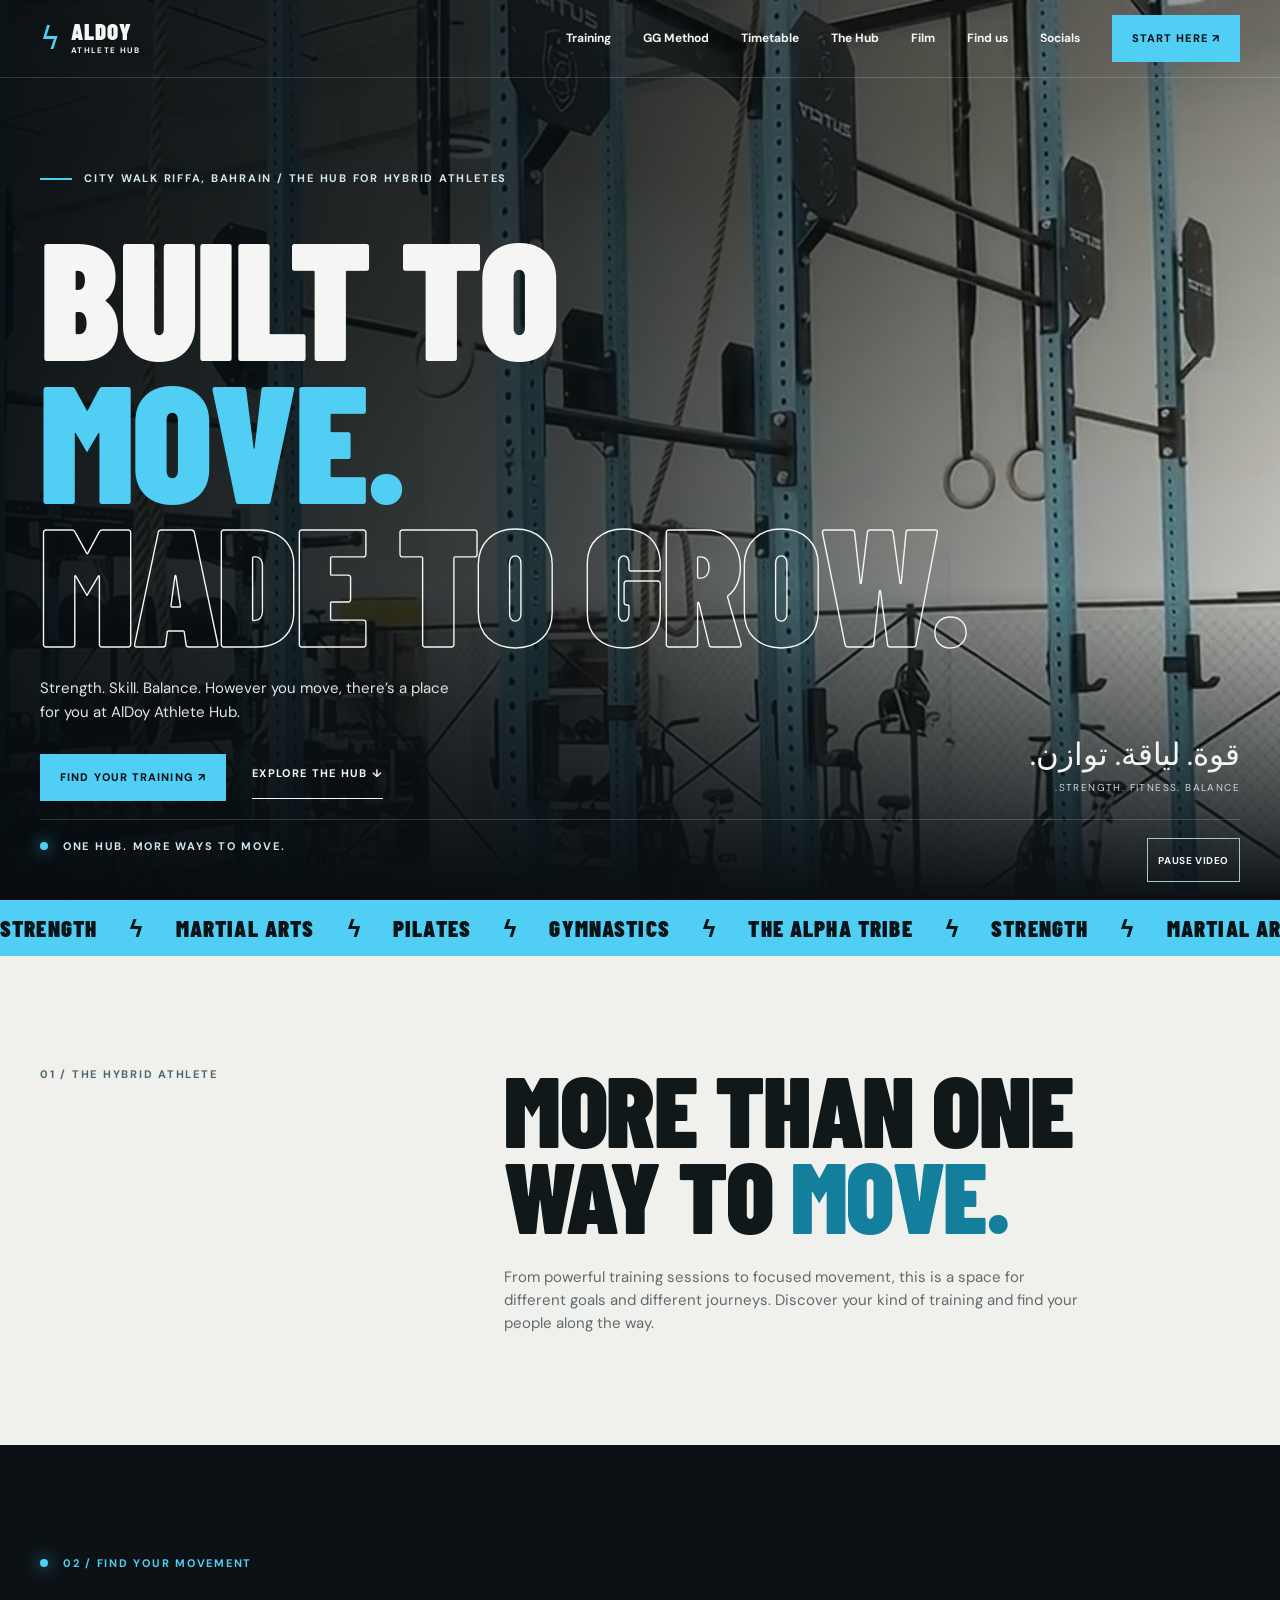
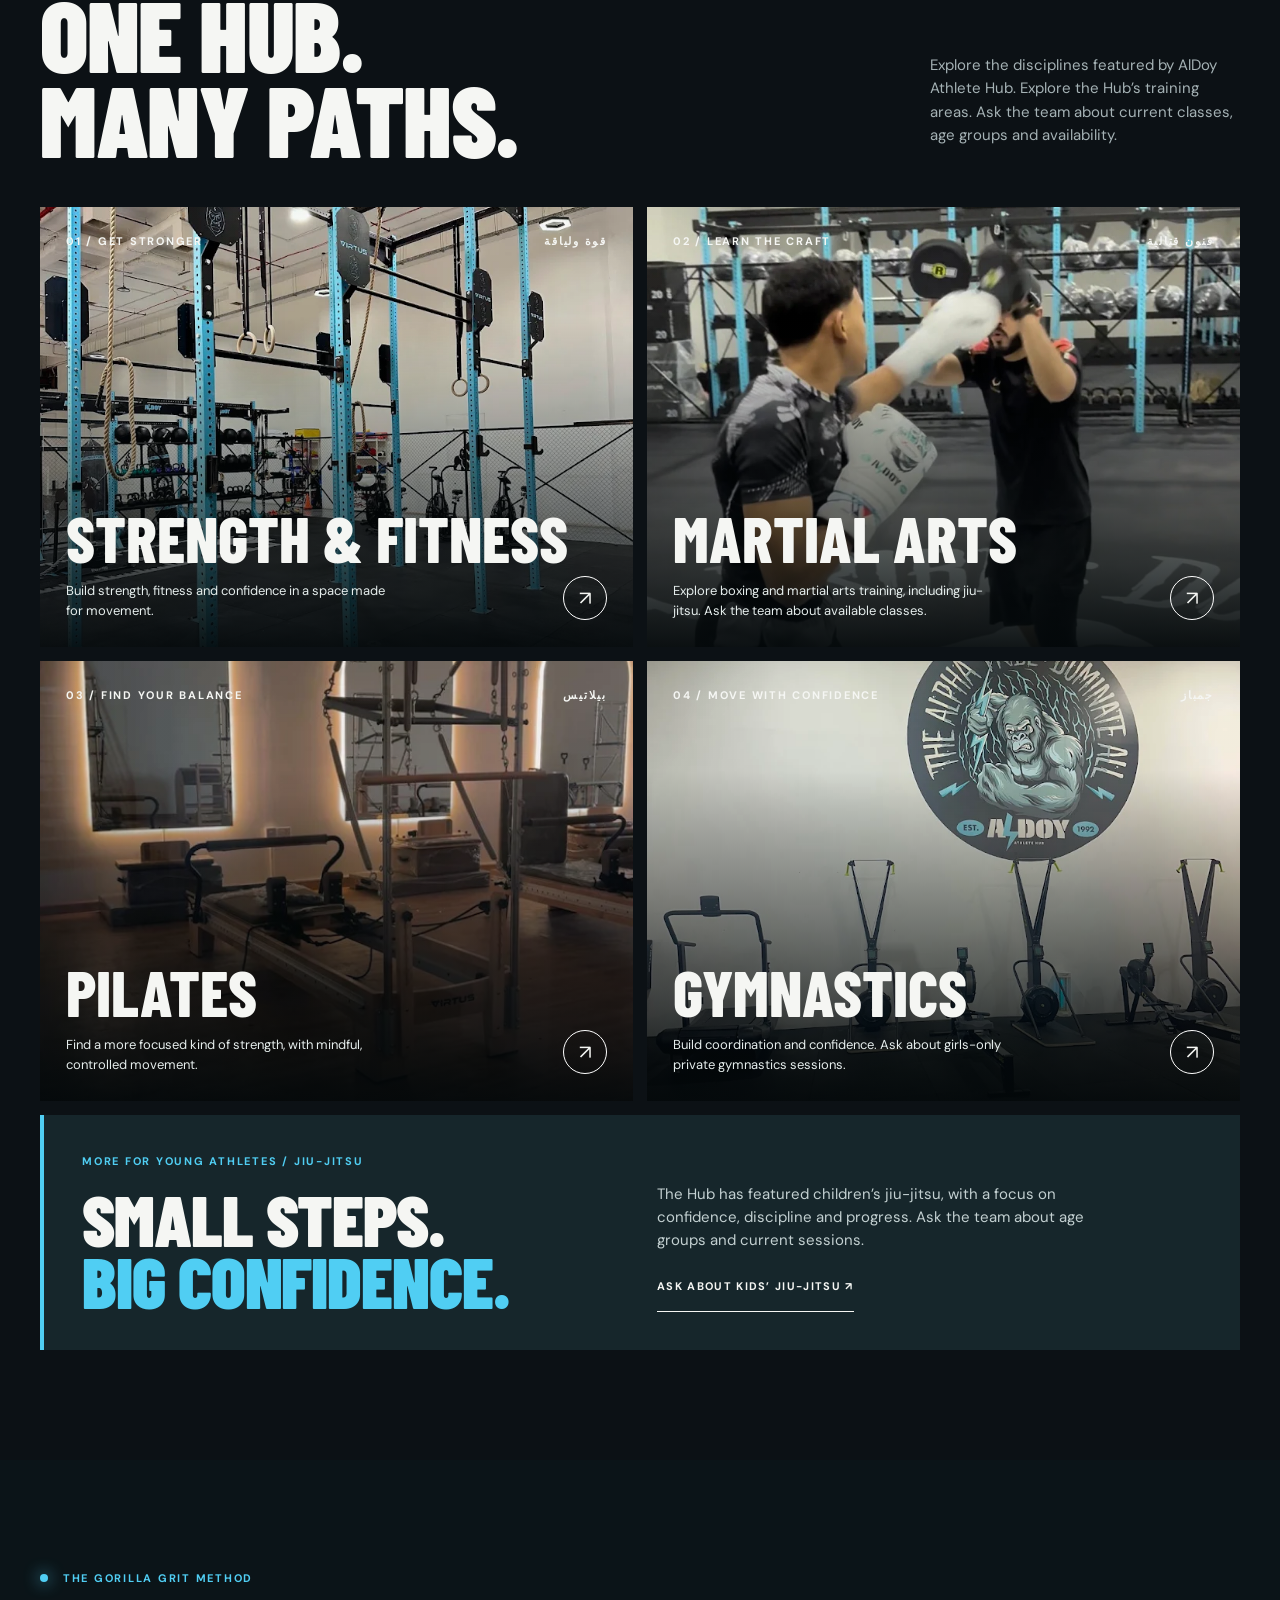
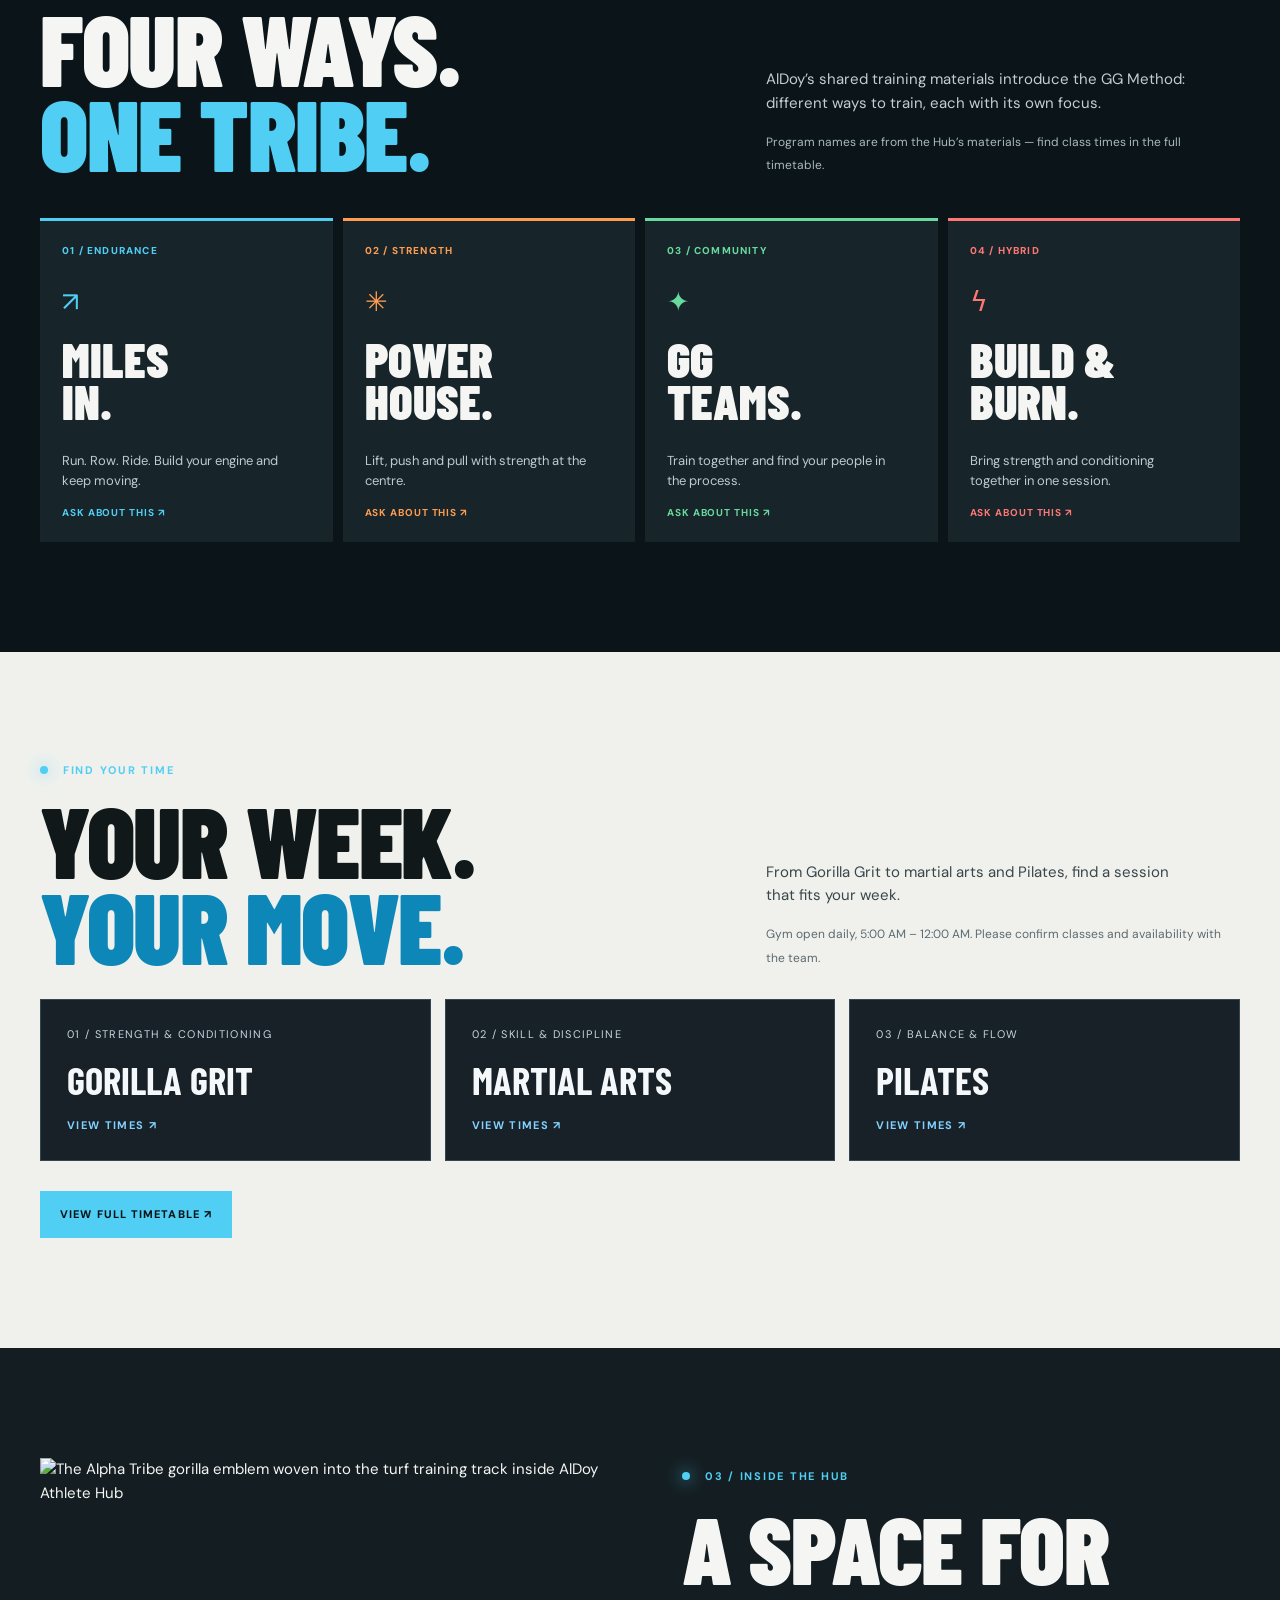
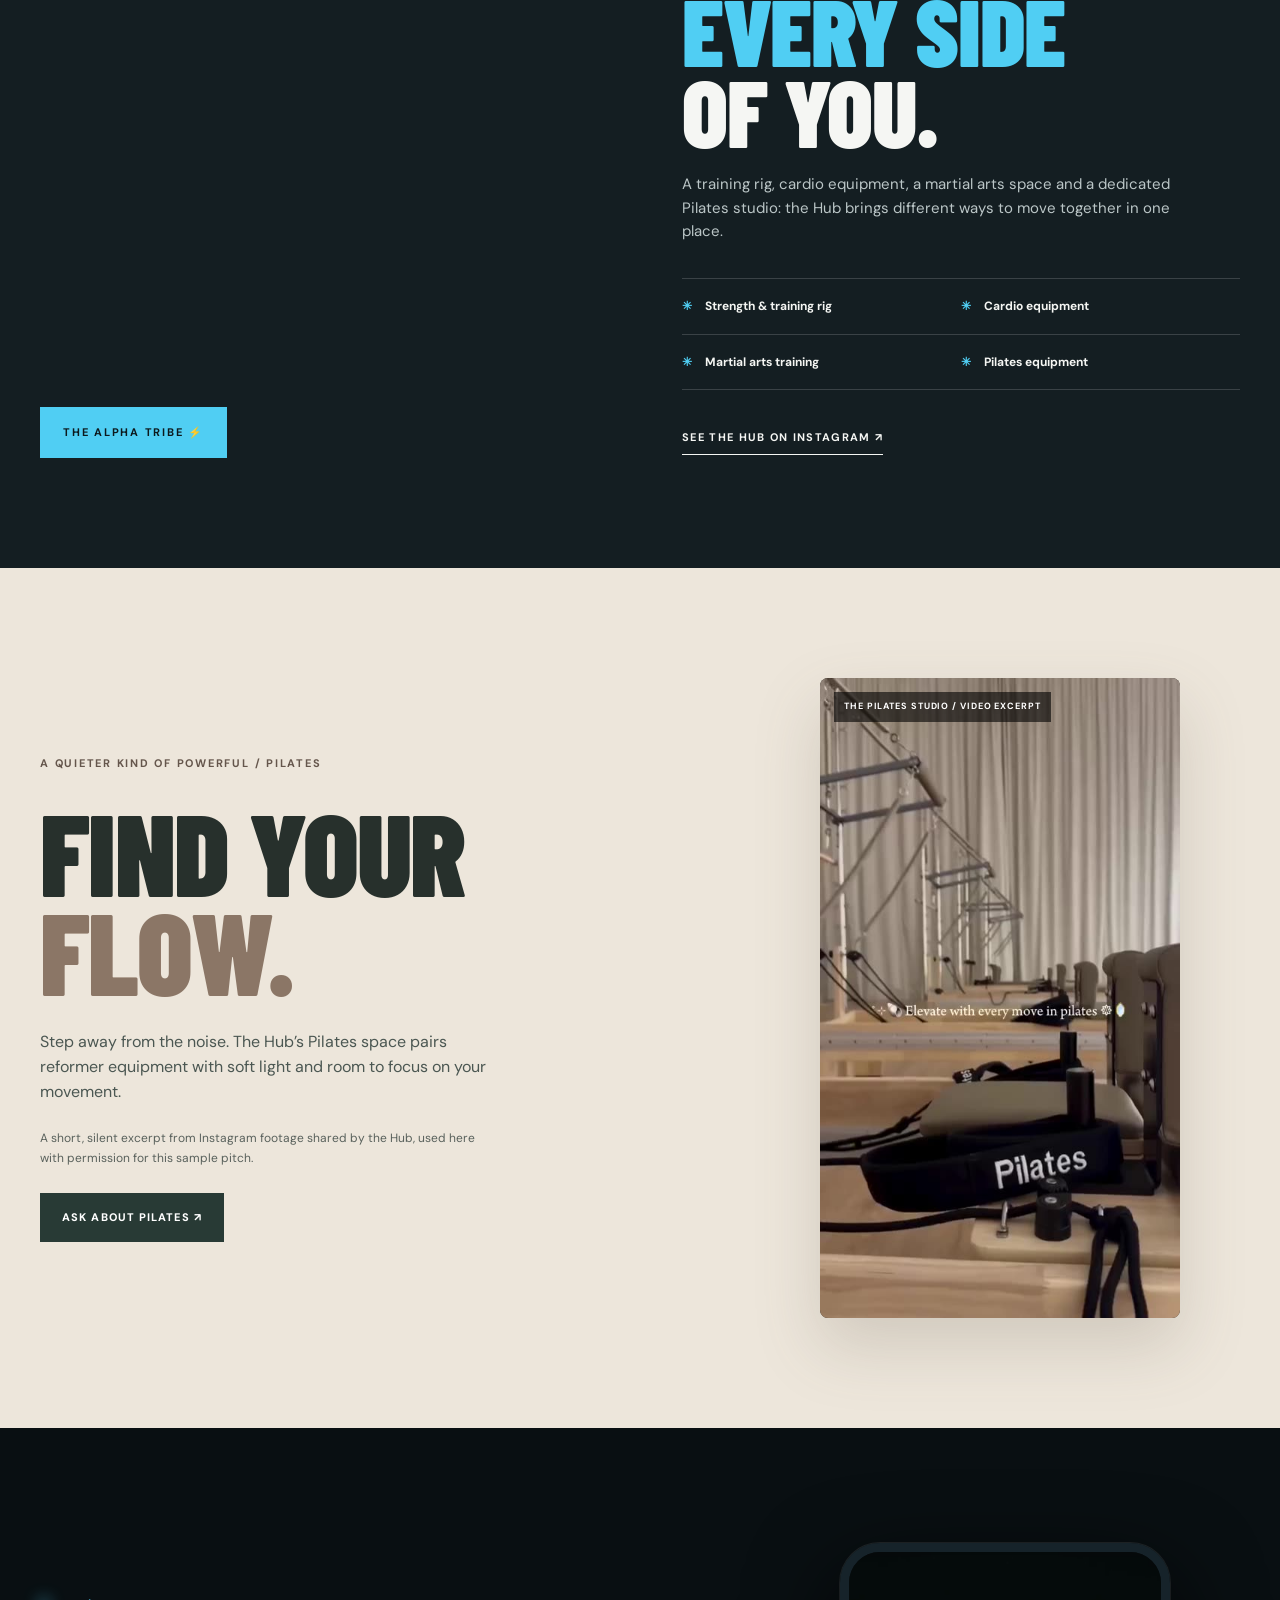
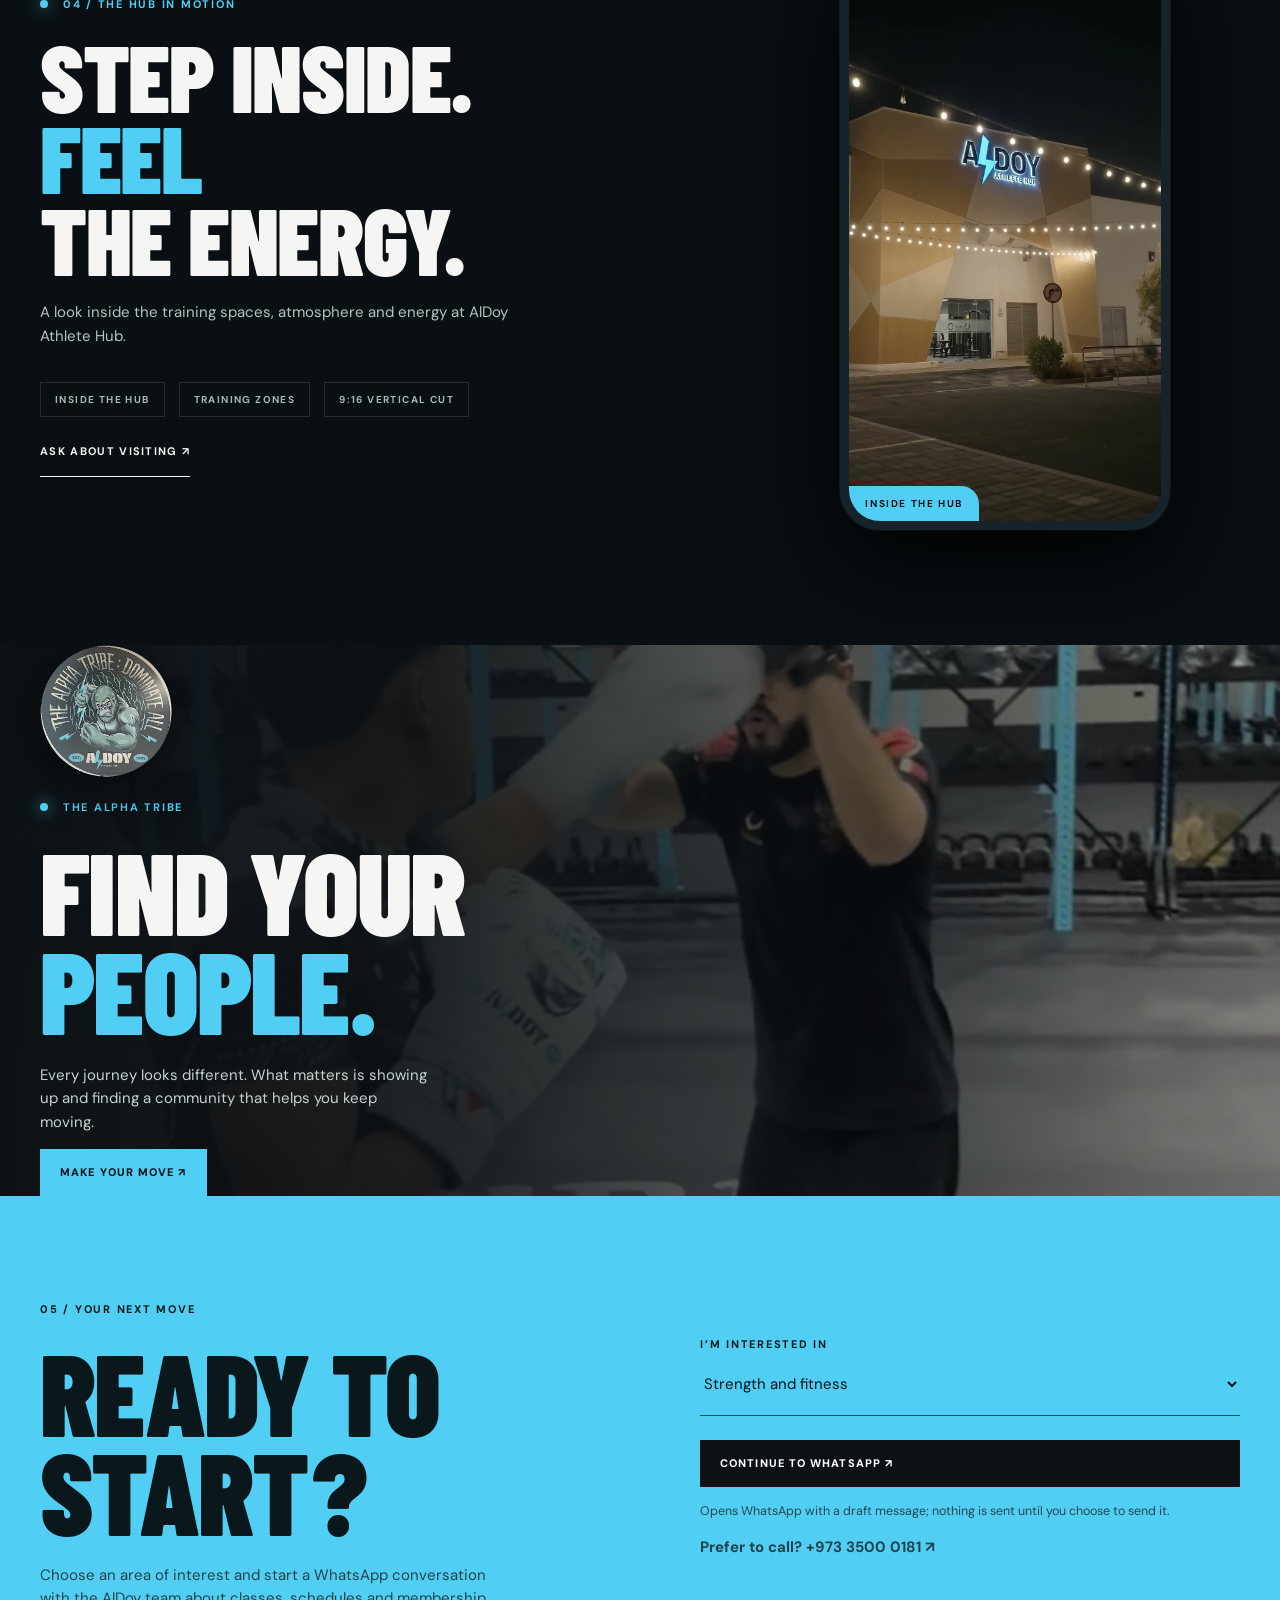
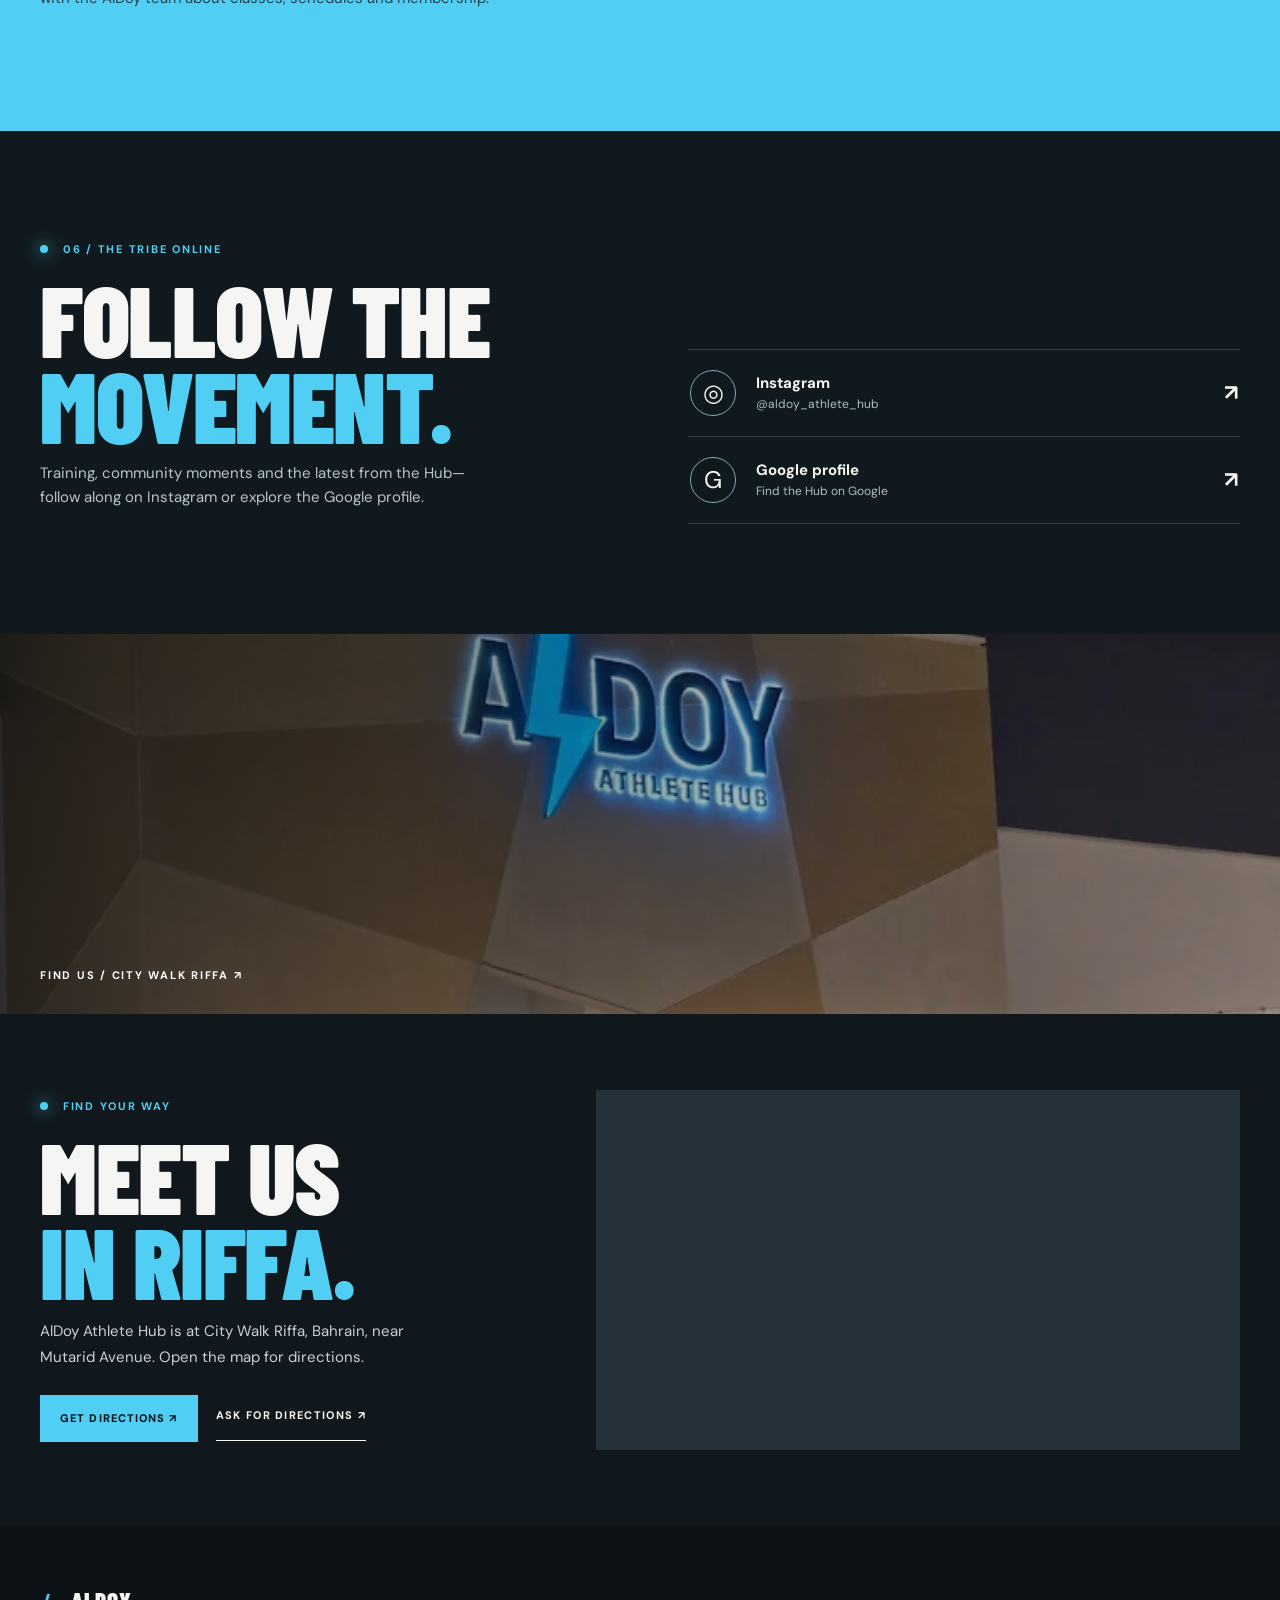
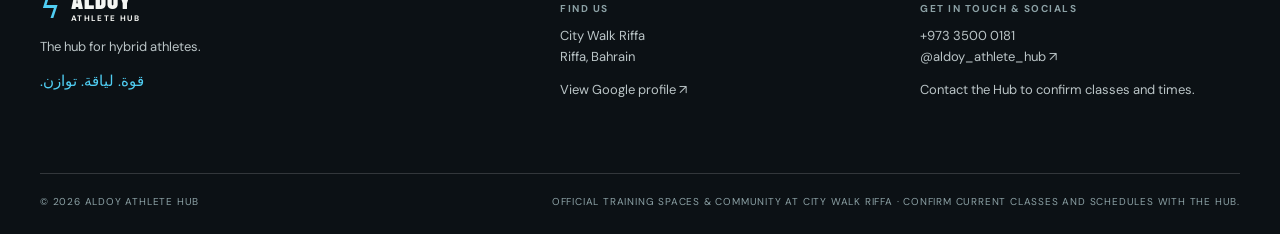
==== commit df54e15d: "Add files via upload" ====
--- a/index.html
+++ b/index.html
@@ -13,7 +13,7 @@
 
 .schedule-categories{display:grid;grid-template-columns:repeat(3,minmax(0,1fr));gap:14px;margin:30px 0}.schedule-categories a{background:#172127;color:#f4f8fa;border:1px solid #344650;padding:26px;min-height:150px;display:flex;flex-direction:column;justify-content:space-between;gap:18px;transition:border-color .2s,transform .2s;text-decoration:none}.schedule-categories a:hover{border-color:#64c5f8;transform:translateY(-3px)}.schedule-categories span,.schedule-categories b{font-size:11px;letter-spacing:.12em;text-transform:uppercase}.schedule-categories span{color:#c5d5df}.schedule-categories b{color:#82d2ff}.schedule-categories strong{font-family:'Barlow Condensed',sans-serif;font-size:clamp(1.6rem,3vw,2.5rem);line-height:1}.schedule-all{display:inline-flex}.location-section{background:#10181d;padding:76px 0}.location-grid{display:grid;grid-template-columns:1fr 1.25fr;gap:40px;align-items:center}.location-copy p{max-width:40ch;color:#c6d2d8;line-height:1.7}.location-map{width:100%;height:360px;border:0;display:block;background:#253139}.location-actions{display:flex;gap:18px;align-items:center;flex-wrap:wrap;margin-top:25px}@media(max-width:700px){.schedule-categories,.location-grid{grid-template-columns:1fr}.schedule-categories a{min-height:125px}.location-map{height:300px}.location-section{padding:55px 0}}
 @media(max-width:400px){.socials-grid,.kids-spotlight{min-width:0}.socials-grid>*,.kids-spotlight>*{min-width:0}.socials .heading{font-size:clamp(32px,10vw,40px)}.kids-title{font-size:clamp(26px,9vw,35px)}}
-</style><noscript><style>#hero-toggle{display:none}@media(max-width:800px){.nav{position:relative;height:auto}.nav-in{display:block;padding:16px 0}.navlinks{position:static;display:flex;background:transparent;padding:18px 0 0;flex-direction:row;flex-wrap:wrap;gap:14px}.menu{display:none}.navlinks .btn{padding:10px}}</style></noscript><script type="application/ld+json">{"@context":"https://schema.org","@type":"SportsActivityLocation","name":"AlDoy Athlete Hub","description":"Strength and fitness, martial arts, Pilates and gymnastics in Riffa, Bahrain.","telephone":"+97335000181","address":{"@type":"PostalAddress","addressLocality":"Riffa","addressCountry":"BH"},"sameAs":["https://www.instagram.com/aldoy_athlete_hub/"]}</script></head><body><a class="skip-link" href="#content">Skip to content</a><header class="nav"><div class="wrap nav-in"><a class="brand" href="#top"><span class="bolt" aria-hidden="true">ϟ</span><span class="wordmark">ALDOY<small>ATHLETE HUB</small></span></a><button class="menu" aria-label="Open menu" aria-controls="navlinks" aria-expanded="false">☰</button><nav class="navlinks" id="navlinks" aria-label="Main navigation"><a href="#training">Training</a><a href="#method">GG Method</a><a href="timetable.html">Timetable</a><a href="#spaces">The Hub</a><a href="#film">Film</a><a href="#visit">Find us</a><a href="#socials">Socials</a><a class="btn" href="#join">Start here ↗</a></nav></div></header><main id="content"><div id="top"></div><section class="hero"><div class="hero-image" role="img" aria-label="Training equipment inside AlDoy Athlete Hub"></div><video class="hero-video" autoplay muted loop playsinline webkit-playsinline preload="auto" poster="assets/video/hero-poster.jpg" aria-hidden="true" tabindex="-1"><source src="assets/video/hero-rig.mp4" type="video/mp4"></video><div class="wrap hero-content"><div class="eyebrow label">City Walk Riffa, Bahrain / The hub for hybrid athletes</div><h1 class="caps">Built to<br><span class="blue">move.</span><br><span class="outline">Made to grow.</span></h1><p>Strength. Skill. Balance. However you move, there’s a place for you at AlDoy Athlete Hub.</p><div class="actions"><a class="btn" href="#join">Find your training ↗</a><a class="under" href="#training">Explore the hub ↓</a></div></div><div class="hero-ar" lang="ar" dir="rtl">قوة. لياقة. توازن.<small>Strength. Fitness. Balance.</small></div><div class="hero-foot label"><span><i class="dot"></i> One hub. More ways to move.</span><span class="hero-controls"><button type="button" id="hero-toggle" aria-label="Pause video">Pause video</button></span></div></section><div class="ticker" aria-hidden="true"><div class="track">STRENGTH <span>ϟ</span> MARTIAL ARTS <span>ϟ</span> PILATES <span>ϟ</span> GYMNASTICS <span>ϟ</span> THE ALPHA TRIBE <span>ϟ</span> STRENGTH <span>ϟ</span> MARTIAL ARTS <span>ϟ</span> PILATES <span>ϟ</span> GYMNASTICS <span>ϟ</span> THE ALPHA TRIBE <span>ϟ</span></div></div><section class="section intro"><div class="wrap intro-grid"><div class="section-id label">01 / The hybrid athlete</div><div class="reveal"><h2 class="caps">More than one<br>way to <span>move.</span></h2><p>From powerful training sessions to focused movement, this is a space for different goals and different journeys. Discover your kind of training and find your people along the way.</p></div></div></section><section class="section" id="training"><div class="wrap"><div class="section-head reveal"><div><div class="label kicker"><i class="dot"></i> 02 / Find your movement</div><h2 class="caps heading">One hub.<br>Many paths.</h2></div><p>Explore the disciplines featured by AlDoy Athlete Hub. Explore the Hub’s training areas. Ask the team about current classes, age groups and availability.</p></div><div class="grid"><a class="card reveal" href="#join" data-interest="Strength and fitness"><img src="assets/photos/training-rig.webp" alt="Functional training rig at AlDoy Athlete Hub" loading="lazy"><div class="card-body"><div class="label card-top"><span>01 / Get stronger</span><span>قوة ولياقة</span></div><div><h3>Strength & fitness</h3><p>Build strength, fitness and confidence in a space made for movement.</p></div><span class="card-arrow">↗</span></div></a><a class="card reveal" href="#join" data-interest="Martial arts and boxing"><img class="boxing" src="assets/photos/boxing.webp" alt="Boxing pad training at AlDoy Athlete Hub" loading="lazy"><div class="card-body"><div class="label card-top"><span>02 / Learn the craft</span><span>فنون قتالية</span></div><div><h3>Martial arts</h3><p>Explore boxing and martial arts training, including jiu-jitsu. Ask the team about available classes.</p></div><span class="card-arrow">↗</span></div></a><a class="card reveal" href="#join" data-interest="Pilates"><img src="assets/photos/pilates.webp" alt="Pilates equipment in a softly lit studio" loading="lazy"><div class="card-body"><div class="label card-top"><span>03 / Find your balance</span><span>بيلاتيس</span></div><div><h3>Pilates</h3><p>Find a more focused kind of strength, with mindful, controlled movement.</p></div><span class="card-arrow">↗</span></div></a><a class="card reveal" href="#join" data-interest="Gymnastics"><img src="assets/photos/alpha-wall.webp" alt="Training equipment and Alpha Tribe wall at AlDoy Athlete Hub" loading="lazy"><div class="card-body"><div class="label card-top"><span>04 / Move with confidence</span><span>جمباز</span></div><div><h3>Gymnastics</h3><p>Build coordination and confidence. Ask about girls-only private gymnastics sessions.</p></div><span class="card-arrow">↗</span></div></a></div><div class="kids-spotlight reveal"><div><div class="label kicker">More for young athletes / Jiu-jitsu</div><h3 class="caps kids-title">Small steps.<br><span class="blue">Big confidence.</span></h3></div><div><p>The Hub has featured children’s jiu-jitsu, with a focus on confidence, discipline and progress. Ask the team about age groups and current sessions.</p><a class="under" href="#join" data-interest="Kids’ jiu-jitsu">Ask about kids’ jiu-jitsu ↗</a></div></div></div></section><section class="method section" id="method"><div class="wrap"><div class="method-head reveal"><div><div class="label kicker"><i class="dot"></i> The Gorilla Grit Method</div><h2 class="caps heading">Four ways.<br><span class="blue">One tribe.</span></h2></div><div><p>AlDoy’s shared training materials introduce the GG Method: different ways to train, each with its own focus.</p><small>Program names are from the Hub’s materials — find class times in the full timetable.</small></div></div><div class="method-grid"><a href="#join" data-interest="Miles In (endurance)"><span class="method-count">01 / ENDURANCE</span><span class="method-icon">↗</span><h3>Miles<br>In.</h3><p>Run. Row. Ride. Build your engine and keep moving.</p><span class="method-link">Ask about this ↗</span></a><a href="#join" data-interest="Powerhouse (strength)"><span class="method-count">02 / STRENGTH</span><span class="method-icon">✳</span><h3>Power<br>house.</h3><p>Lift, push and pull with strength at the centre.</p><span class="method-link">Ask about this ↗</span></a><a href="#join" data-interest="GG Teams (community)"><span class="method-count">03 / COMMUNITY</span><span class="method-icon">✦</span><h3>GG<br>Teams.</h3><p>Train together and find your people in the process.</p><span class="method-link">Ask about this ↗</span></a><a href="#join" data-interest="Build and Burn (hybrid)"><span class="method-count">04 / HYBRID</span><span class="method-icon">ϟ</span><h3>Build &<br>Burn.</h3><p>Bring strength and conditioning together in one session.</p><span class="method-link">Ask about this ↗</span></a></div></div></section><section class="section tt schedule-preview" id="timetable"><div class="wrap"><div class="tt-head reveal"><div><div class="label kicker"><i class="dot"></i> Find your time</div><h2 class="caps heading">Your week.<br><span class="tt-accent">Your move.</span></h2></div><div><p>From Gorilla Grit to martial arts and Pilates, find a session that fits your week.</p><small>Gym open daily, 5:00 AM – 12:00 AM. Please confirm classes and availability with the team.</small></div></div><div class="schedule-categories"><a href="timetable.html#gorilla-grit"><span>01 / Strength &amp; conditioning</span><strong>GORILLA GRIT</strong><b>VIEW TIMES ↗</b></a><a href="timetable.html#martial-arts"><span>02 / Skill &amp; discipline</span><strong>MARTIAL ARTS</strong><b>VIEW TIMES ↗</b></a><a href="timetable.html#pilates-schedule"><span>03 / Balance &amp; flow</span><strong>PILATES</strong><b>VIEW TIMES ↗</b></a></div><a class="btn schedule-all" href="timetable.html">View full timetable ↗</a></div></section><section class="section facilities" id="spaces"><div class="wrap facility-grid"><div class="facility-img reveal"><img src="assets/photos/alpha-wall.webp" alt="The Alpha Tribe mural and training machines inside the Hub" loading="lazy"><div class="tag label">The Alpha Tribe ⚡</div></div><div class="facility-copy reveal"><div class="label kicker"><i class="dot"></i> 03 / Inside the hub</div><h2 class="caps">A space for<br><span class="blue">every side</span><br>of you.</h2><p>A training rig, cardio equipment, a martial arts space and a dedicated Pilates studio: the Hub brings different ways to move together in one place.</p><div class="feature-list"><div><span>✳</span> Strength & training rig</div><div><span>✳</span> Cardio equipment</div><div><span>✳</span> Martial arts training</div><div><span>✳</span> Pilates equipment</div></div><a class="under" href="https://www.instagram.com/aldoy_athlete_hub/" target="_blank" rel="noopener noreferrer">See the Hub on Instagram ↗</a></div></div></section><section class="pilates-story section" id="pilates"><div class="wrap pilates-layout"><div class="pilates-copy reveal"><div class="label pilates-label">A quieter kind of powerful / Pilates</div><h2 class="caps">Find your<br><span>flow.</span></h2><p>Step away from the noise. The Hub’s Pilates space pairs reformer equipment with soft light and room to focus on your movement.</p><p class="pilates-caption">A short, silent excerpt from Instagram footage shared by the Hub, used here with permission for this sample pitch.</p><a href="#join" data-interest="Pilates" class="pilates-button">Ask about Pilates ↗</a></div><div class="pilates-screen reveal"><video src="assets/video/pilates-studio.mp4" poster="assets/video/pilates-studio-poster.jpg" muted loop playsinline controls preload="none" aria-label="Instagram footage of the Pilates studio, silent excerpt"></video><span>THE PILATES STUDIO / VIDEO EXCERPT</span></div></div></section><section class="film" id="film"><div class="wrap film-grid"><div class="film-copy reveal"><div class="label kicker"><i class="dot"></i> 04 / The hub in motion</div><h2 class="caps">Step inside.<br><span class="blue">Feel</span><br>the energy.</h2><p>A look inside the training spaces, atmosphere and energy at AlDoy Athlete Hub.</p><div class="film-note"><span>Inside the Hub</span><span>Training zones</span><span>9:16 vertical cut</span></div><a class="under" href="#join">Ask about visiting ↗</a></div><div class="phone reveal"><video src="assets/video/hub-tour.mp4" poster="assets/video/tour-poster.jpg" muted loop playsinline preload="none" controls aria-label="Tour film of AlDoy Athlete Hub"></video><span class="phone-tag label">Inside the Hub</span></div></div></section><section class="community"><div class="community-bg"></div><div class="wrap community-in reveal"><img class="alpha-emblem" src="assets/photos/alpha-emblem.png" width="150" height="150" loading="lazy" alt="Alpha Tribe gorilla emblem cropped from the Hub’s wall mural"><div class="label kicker"><i class="dot"></i> The Alpha Tribe</div><h2 class="caps">Find your<br><span class="blue">people.</span></h2><p>Every journey looks different. What matters is showing up and finding a community that helps you keep moving.</p><a class="btn" href="#join">Make your move ↗</a></div></section><section class="join" id="join"><div class="wrap join-grid"><div><div class="label">05 / Your next move</div><h2 class="caps">Ready to<br>start?</h2><p>Choose an area of interest and start a WhatsApp conversation with the AlDoy team about classes, schedules and membership.</p></div><div class="contact-form"><label class="label" for="interest">I’m interested in</label><select id="interest" name="interest"><option value="Strength and fitness">Strength and fitness</option><option value="Miles In (endurance)">Miles In — endurance</option><option value="Powerhouse (strength)">Powerhouse — strength</option><option value="GG Teams (community)">GG Teams — community</option><option value="Build and Burn (hybrid)">Build &amp; Burn — hybrid</option><option value="Ladies-only 6:15 PM class">Ladies-only · 6:15 PM</option><option value="CrossFit or HYROX class">CrossFit / HYROX class</option><option value="Martial arts and boxing">Martial arts and boxing</option><option value="Kids’ jiu-jitsu">Kids’ jiu-jitsu</option><option value="Pilates">Pilates</option><option value="Gymnastics">Gymnastics</option><option value="Not sure yet">Not sure yet</option></select><a id="whatsapp-link" class="btn dark-btn" href="https://wa.me/97335000181?text=Hello%20AlDoy%20Athlete%20Hub%21%20I%27d%20like%20to%20ask%20about%20classes%2C%20timings%20and%20membership." target="_blank" rel="noopener noreferrer">Continue to WhatsApp ↗</a><small>Opens WhatsApp with a draft message; nothing is sent until you choose to send it.</small><p><a href="tel:+97335000181"><strong>Prefer to call? +973 3500 0181 ↗</strong></a></p></div></div></section><section class="socials section" id="socials"><div class="wrap socials-grid"><div><div class="label kicker"><i class="dot"></i> 06 / The tribe online</div><h2 class="caps heading">Follow the<br><span class="blue">movement.</span></h2><p>Training, community moments and the latest from the Hub—follow along on Instagram or explore the Google profile.</p></div><div class="social-links"><a href="https://www.instagram.com/aldoy_athlete_hub/" target="_blank" rel="noopener noreferrer"><span class="social-icon" aria-hidden="true">◎</span><span><strong>Instagram</strong><small>@aldoy_athlete_hub</small></span><b>↗</b></a><a href="https://share.google/ISX1XN8Jo0gSL9QCQ" target="_blank" rel="noopener noreferrer"><span class="social-icon" aria-hidden="true">G</span><span><strong>Google profile</strong><small>Find the Hub on Google</small></span><b>↗</b></a></div></div></section><div class="visit-photo" id="visit"><img src="assets/photos/exterior.webp" alt="AlDoy Athlete Hub exterior at night" loading="lazy"><span class="label">Find us / City Walk Riffa ↗</span></div><section class="location-section" id="location"><div class="wrap location-grid"><div class="location-copy"><div class="label kicker"><i class="dot"></i> Find your way</div><h2 class="caps heading">Meet us<br><span class="blue">in Riffa.</span></h2><p>AlDoy Athlete Hub is at City Walk Riffa, Bahrain, near Mutarid Avenue. Open the map for directions.</p><div class="location-actions"><a class="btn" href="https://www.google.com/maps/dir/?api=1&amp;destination=26.1376427%2C50.5589714" target="_blank" rel="noopener noreferrer">Get directions ↗</a><a class="under" href="https://wa.me/97335000181?text=Hello%20AlDoy%20Athlete%20Hub%2C%20could%20you%20please%20share%20your%20exact%20location%20and%20directions%3F" target="_blank" rel="noopener noreferrer">Ask for directions ↗</a></div></div><div><iframe class="location-map" title="Google map showing a pin near AlDoy Athlete Hub in Riffa, Bahrain" src="https://www.google.com/maps?q=26.1376427%2C50.5589714&amp;z=17&amp;output=embed" loading="lazy" referrerpolicy="strict-origin-when-cross-origin" allowfullscreen></iframe></div></div></section></main><footer class="footer"><div class="wrap"><div class="footer-grid"><div><a class="brand" href="#top"><span class="bolt" aria-hidden="true">ϟ</span><span class="wordmark">ALDOY<small>ATHLETE HUB</small></span></a><p>The hub for hybrid athletes.</p><div lang="ar" dir="rtl" style="text-align:left;color:var(--blue)">قوة. لياقة. توازن.</div></div><div><h3>Find us</h3><address>City Walk Riffa<br>Riffa, Bahrain</address><p><a href="https://share.google/ISX1XN8Jo0gSL9QCQ" target="_blank" rel="noopener noreferrer">View Google profile ↗</a></p></div><div><h3>Get in touch & socials</h3><address><a href="tel:+97335000181">+973 3500 0181</a><br><a href="https://www.instagram.com/aldoy_athlete_hub/" target="_blank" rel="noopener noreferrer">@aldoy_athlete_hub ↗</a></address><p>Contact the Hub to confirm classes and times.</p></div></div><div class="bottom"><span>© 2026 AlDoy Athlete Hub</span><span>Official training spaces &amp; community at City Walk Riffa · Confirm current classes and schedules with the Hub.</span></div></div></footer><a class="floating" href="#join">ϟ &nbsp; Ask about training ↗</a><script>
+</style><noscript><style>#hero-toggle{display:none}@media(max-width:800px){.nav{position:relative;height:auto}.nav-in{display:block;padding:16px 0}.navlinks{position:static;display:flex;background:transparent;padding:18px 0 0;flex-direction:row;flex-wrap:wrap;gap:14px}.menu{display:none}.navlinks .btn{padding:10px}}</style></noscript><script type="application/ld+json">{"@context":"https://schema.org","@type":"SportsActivityLocation","name":"AlDoy Athlete Hub","description":"Strength and fitness, martial arts, Pilates and gymnastics in Riffa, Bahrain.","telephone":"+97335000181","address":{"@type":"PostalAddress","addressLocality":"Riffa","addressCountry":"BH"},"sameAs":["https://www.instagram.com/aldoy_athlete_hub/"]}</script></head><body><a class="skip-link" href="#content">Skip to content</a><header class="nav"><div class="wrap nav-in"><a class="brand" href="#top"><span class="bolt" aria-hidden="true">ϟ</span><span class="wordmark">ALDOY<small>ATHLETE HUB</small></span></a><button class="menu" aria-label="Open menu" aria-controls="navlinks" aria-expanded="false">☰</button><nav class="navlinks" id="navlinks" aria-label="Main navigation"><a href="#training">Training</a><a href="#method">GG Method</a><a href="timetable.html">Timetable</a><a href="#spaces">The Hub</a><a href="#film">Film</a><a href="#visit">Find us</a><a href="#socials">Socials</a><a class="btn" href="#join">Start here ↗</a></nav></div></header><main id="content"><div id="top"></div><section class="hero"><div class="hero-image" role="img" aria-label="Training equipment inside AlDoy Athlete Hub"></div><video class="hero-video" autoplay muted loop playsinline webkit-playsinline preload="auto" poster="assets/video/hero-poster.jpg" aria-hidden="true" tabindex="-1"><source src="assets/video/hero-rig.mp4" type="video/mp4"></video><div class="wrap hero-content"><div class="eyebrow label">City Walk Riffa, Bahrain / The hub for hybrid athletes</div><h1 class="caps">Built to<br><span class="blue">move.</span><br><span class="outline">Made to grow.</span></h1><p>Strength. Skill. Balance. However you move, there’s a place for you at AlDoy Athlete Hub.</p><div class="actions"><a class="btn" href="#join">Find your training ↗</a><a class="under" href="#training">Explore the hub ↓</a></div></div><div class="hero-ar" lang="ar" dir="rtl">قوة. لياقة. توازن.<small>Strength. Fitness. Balance.</small></div><div class="hero-foot label"><span><i class="dot"></i> One hub. More ways to move.</span><span class="hero-controls"><button type="button" id="hero-toggle" aria-label="Pause video">Pause video</button></span></div></section><div class="ticker" aria-hidden="true"><div class="track">STRENGTH <span>ϟ</span> MARTIAL ARTS <span>ϟ</span> PILATES <span>ϟ</span> GYMNASTICS <span>ϟ</span> THE ALPHA TRIBE <span>ϟ</span> STRENGTH <span>ϟ</span> MARTIAL ARTS <span>ϟ</span> PILATES <span>ϟ</span> GYMNASTICS <span>ϟ</span> THE ALPHA TRIBE <span>ϟ</span></div></div><section class="section intro"><div class="wrap intro-grid"><div class="section-id label">01 / The hybrid athlete</div><div class="reveal"><h2 class="caps">More than one<br>way to <span>move.</span></h2><p>From powerful training sessions to focused movement, this is a space for different goals and different journeys. Discover your kind of training and find your people along the way.</p></div></div></section><section class="section" id="training"><div class="wrap"><div class="section-head reveal"><div><div class="label kicker"><i class="dot"></i> 02 / Find your movement</div><h2 class="caps heading">One hub.<br>Many paths.</h2></div><p>Explore the disciplines featured by AlDoy Athlete Hub. Explore the Hub’s training areas. Ask the team about current classes, age groups and availability.</p></div><div class="grid"><a class="card reveal" href="#join" data-interest="Strength and fitness"><img src="assets/photos/training-rig.webp" alt="Functional training rig at AlDoy Athlete Hub" loading="lazy"><div class="card-body"><div class="label card-top"><span>01 / Get stronger</span><span>قوة ولياقة</span></div><div><h3>Strength & fitness</h3><p>Build strength, fitness and confidence in a space made for movement.</p></div><span class="card-arrow">↗</span></div></a><a class="card reveal" href="#join" data-interest="Martial arts and boxing"><img class="boxing" src="assets/photos/boxing.webp" alt="Boxing pad training at AlDoy Athlete Hub" loading="lazy"><div class="card-body"><div class="label card-top"><span>02 / Learn the craft</span><span>فنون قتالية</span></div><div><h3>Martial arts</h3><p>Explore boxing and martial arts training, including jiu-jitsu. Ask the team about available classes.</p></div><span class="card-arrow">↗</span></div></a><a class="card reveal" href="#join" data-interest="Pilates"><img src="assets/photos/pilates.webp" alt="Pilates equipment in a softly lit studio" loading="lazy"><div class="card-body"><div class="label card-top"><span>03 / Find your balance</span><span>بيلاتيس</span></div><div><h3>Pilates</h3><p>Find a more focused kind of strength, with mindful, controlled movement.</p></div><span class="card-arrow">↗</span></div></a><a class="card reveal" href="#join" data-interest="Gymnastics"><img src="assets/photos/alpha-wall.webp" alt="Training equipment and Alpha Tribe wall at AlDoy Athlete Hub" loading="lazy"><div class="card-body"><div class="label card-top"><span>04 / Move with confidence</span><span>جمباز</span></div><div><h3>Gymnastics</h3><p>Build coordination and confidence. Ask about girls-only private gymnastics sessions.</p></div><span class="card-arrow">↗</span></div></a></div><div class="kids-spotlight reveal"><div><div class="label kicker">More for young athletes / Jiu-jitsu</div><h3 class="caps kids-title">Small steps.<br><span class="blue">Big confidence.</span></h3></div><div><p>The Hub has featured children’s jiu-jitsu, with a focus on confidence, discipline and progress. Ask the team about age groups and current sessions.</p><a class="under" href="#join" data-interest="Kids’ jiu-jitsu">Ask about kids’ jiu-jitsu ↗</a></div></div></div></section><section class="method section" id="method"><div class="wrap"><div class="method-head reveal"><div><div class="label kicker"><i class="dot"></i> The Gorilla Grit Method</div><h2 class="caps heading">Four ways.<br><span class="blue">One tribe.</span></h2></div><div><p>AlDoy’s shared training materials introduce the GG Method: different ways to train, each with its own focus.</p><small>Program names are from the Hub’s materials — find class times in the full timetable.</small></div></div><div class="method-grid"><a href="#join" data-interest="Miles In (endurance)"><span class="method-count">01 / ENDURANCE</span><span class="method-icon">↗</span><h3>Miles<br>In.</h3><p>Run. Row. Ride. Build your engine and keep moving.</p><span class="method-link">Ask about this ↗</span></a><a href="#join" data-interest="Powerhouse (strength)"><span class="method-count">02 / STRENGTH</span><span class="method-icon">✳</span><h3>Power<br>house.</h3><p>Lift, push and pull with strength at the centre.</p><span class="method-link">Ask about this ↗</span></a><a href="#join" data-interest="GG Teams (community)"><span class="method-count">03 / COMMUNITY</span><span class="method-icon">✦</span><h3>GG<br>Teams.</h3><p>Train together and find your people in the process.</p><span class="method-link">Ask about this ↗</span></a><a href="#join" data-interest="Build and Burn (hybrid)"><span class="method-count">04 / HYBRID</span><span class="method-icon">ϟ</span><h3>Build &<br>Burn.</h3><p>Bring strength and conditioning together in one session.</p><span class="method-link">Ask about this ↗</span></a></div></div></section><section class="section tt schedule-preview" id="timetable"><div class="wrap"><div class="tt-head reveal"><div><div class="label kicker"><i class="dot"></i> Find your time</div><h2 class="caps heading">Your week.<br><span class="tt-accent">Your move.</span></h2></div><div><p>From Gorilla Grit to martial arts and Pilates, find a session that fits your week.</p><small>Gym open daily, 5:00 AM – 12:00 AM. Please confirm classes and availability with the team.</small></div></div><div class="schedule-categories"><a href="timetable.html#gorilla-grit"><span>01 / Strength &amp; conditioning</span><strong>GORILLA GRIT</strong><b>VIEW TIMES ↗</b></a><a href="timetable.html#martial-arts"><span>02 / Skill &amp; discipline</span><strong>MARTIAL ARTS</strong><b>VIEW TIMES ↗</b></a><a href="timetable.html#pilates-schedule"><span>03 / Balance &amp; flow</span><strong>PILATES</strong><b>VIEW TIMES ↗</b></a></div><a class="btn schedule-all" href="timetable.html">View full timetable ↗</a></div></section><section class="section facilities" id="spaces"><div class="wrap facility-grid"><div class="facility-img reveal"><img src="assets/photos/turf-field.webp" alt="The Alpha Tribe gorilla emblem woven into the turf training track inside AlDoy Athlete Hub" width="1100" height="1467" loading="lazy" decoding="async"><div class="tag label">The Alpha Tribe ⚡</div></div><div class="facility-copy reveal"><div class="label kicker"><i class="dot"></i> 03 / Inside the hub</div><h2 class="caps">A space for<br><span class="blue">every side</span><br>of you.</h2><p>A training rig, cardio equipment, a martial arts space and a dedicated Pilates studio: the Hub brings different ways to move together in one place.</p><div class="feature-list"><div><span>✳</span> Strength & training rig</div><div><span>✳</span> Cardio equipment</div><div><span>✳</span> Martial arts training</div><div><span>✳</span> Pilates equipment</div></div><a class="under" href="https://www.instagram.com/aldoy_athlete_hub/" target="_blank" rel="noopener noreferrer">See the Hub on Instagram ↗</a></div></div></section><section class="pilates-story section" id="pilates"><div class="wrap pilates-layout"><div class="pilates-copy reveal"><div class="label pilates-label">A quieter kind of powerful / Pilates</div><h2 class="caps">Find your<br><span>flow.</span></h2><p>Step away from the noise. The Hub’s Pilates space pairs reformer equipment with soft light and room to focus on your movement.</p><p class="pilates-caption">A short, silent excerpt from Instagram footage shared by the Hub, used here with permission for this sample pitch.</p><a href="#join" data-interest="Pilates" class="pilates-button">Ask about Pilates ↗</a></div><div class="pilates-screen reveal"><video class="ambient-video pilates-loop" src="assets/video/pilates-studio.mp4" poster="assets/video/pilates-studio-poster.jpg" autoplay muted loop playsinline webkit-playsinline preload="auto" aria-label="Silent loop of the Pilates studio inside AlDoy Athlete Hub"></video><span>THE PILATES STUDIO / VIDEO EXCERPT</span></div></div></section><section class="film" id="film"><div class="wrap film-grid"><div class="film-copy reveal"><div class="label kicker"><i class="dot"></i> 04 / The hub in motion</div><h2 class="caps">Step inside.<br><span class="blue">Feel</span><br>the energy.</h2><p>A look inside the training spaces, atmosphere and energy at AlDoy Athlete Hub.</p><div class="film-note"><span>Inside the Hub</span><span>Training zones</span><span>9:16 vertical cut</span></div><a class="under" href="#join">Ask about visiting ↗</a></div><div class="phone reveal"><video class="ambient-video" src="assets/video/hub-tour.mp4" poster="assets/video/tour-poster.jpg" autoplay muted loop playsinline webkit-playsinline preload="auto" aria-label="Silent loop inside AlDoy Athlete Hub"></video><span class="phone-tag label">Inside the Hub</span></div></div></section><section class="community"><div class="community-bg"></div><div class="wrap community-in reveal"><img class="alpha-emblem" src="assets/photos/alpha-emblem.png" width="150" height="150" loading="lazy" alt="Alpha Tribe gorilla emblem cropped from the Hub’s wall mural"><div class="label kicker"><i class="dot"></i> The Alpha Tribe</div><h2 class="caps">Find your<br><span class="blue">people.</span></h2><p>Every journey looks different. What matters is showing up and finding a community that helps you keep moving.</p><a class="btn" href="#join">Make your move ↗</a></div></section><section class="join" id="join"><div class="wrap join-grid"><div><div class="label">05 / Your next move</div><h2 class="caps">Ready to<br>start?</h2><p>Choose an area of interest and start a WhatsApp conversation with the AlDoy team about classes, schedules and membership.</p></div><div class="contact-form"><label class="label" for="interest">I’m interested in</label><select id="interest" name="interest"><option value="Strength and fitness">Strength and fitness</option><option value="Miles In (endurance)">Miles In — endurance</option><option value="Powerhouse (strength)">Powerhouse — strength</option><option value="GG Teams (community)">GG Teams — community</option><option value="Build and Burn (hybrid)">Build &amp; Burn — hybrid</option><option value="Ladies-only 6:15 PM class">Ladies-only · 6:15 PM</option><option value="CrossFit or HYROX class">CrossFit / HYROX class</option><option value="Martial arts and boxing">Martial arts and boxing</option><option value="Kids’ jiu-jitsu">Kids’ jiu-jitsu</option><option value="Pilates">Pilates</option><option value="Gymnastics">Gymnastics</option><option value="Not sure yet">Not sure yet</option></select><a id="whatsapp-link" class="btn dark-btn" href="https://wa.me/97335000181?text=Hello%20AlDoy%20Athlete%20Hub%21%20I%27d%20like%20to%20ask%20about%20classes%2C%20timings%20and%20membership." target="_blank" rel="noopener noreferrer">Continue to WhatsApp ↗</a><small>Opens WhatsApp with a draft message; nothing is sent until you choose to send it.</small><p><a href="tel:+97335000181"><strong>Prefer to call? +973 3500 0181 ↗</strong></a></p></div></div></section><section class="socials section" id="socials"><div class="wrap socials-grid"><div><div class="label kicker"><i class="dot"></i> 06 / The tribe online</div><h2 class="caps heading">Follow the<br><span class="blue">movement.</span></h2><p>Training, community moments and the latest from the Hub—follow along on Instagram or explore the Google profile.</p></div><div class="social-links"><a href="https://www.instagram.com/aldoy_athlete_hub/" target="_blank" rel="noopener noreferrer"><span class="social-icon" aria-hidden="true">◎</span><span><strong>Instagram</strong><small>@aldoy_athlete_hub</small></span><b>↗</b></a><a href="https://share.google/ISX1XN8Jo0gSL9QCQ" target="_blank" rel="noopener noreferrer"><span class="social-icon" aria-hidden="true">G</span><span><strong>Google profile</strong><small>Find the Hub on Google</small></span><b>↗</b></a></div></div></section><div class="visit-photo" id="visit"><img src="assets/photos/exterior.webp" alt="AlDoy Athlete Hub exterior at night" loading="lazy"><span class="label">Find us / City Walk Riffa ↗</span></div><section class="location-section" id="location"><div class="wrap location-grid"><div class="location-copy"><div class="label kicker"><i class="dot"></i> Find your way</div><h2 class="caps heading">Meet us<br><span class="blue">in Riffa.</span></h2><p>AlDoy Athlete Hub is at City Walk Riffa, Bahrain, near Mutarid Avenue. Open the map for directions.</p><div class="location-actions"><a class="btn" href="https://www.google.com/maps/dir/?api=1&amp;destination=26.1376427%2C50.5589714" target="_blank" rel="noopener noreferrer">Get directions ↗</a><a class="under" href="https://wa.me/97335000181?text=Hello%20AlDoy%20Athlete%20Hub%2C%20could%20you%20please%20share%20your%20exact%20location%20and%20directions%3F" target="_blank" rel="noopener noreferrer">Ask for directions ↗</a></div></div><div><iframe class="location-map" title="Google map showing a pin near AlDoy Athlete Hub in Riffa, Bahrain" src="https://www.google.com/maps?q=26.1376427%2C50.5589714&amp;z=17&amp;output=embed" loading="lazy" referrerpolicy="strict-origin-when-cross-origin" allowfullscreen></iframe></div></div></section></main><footer class="footer"><div class="wrap"><div class="footer-grid"><div><a class="brand" href="#top"><span class="bolt" aria-hidden="true">ϟ</span><span class="wordmark">ALDOY<small>ATHLETE HUB</small></span></a><p>The hub for hybrid athletes.</p><div lang="ar" dir="rtl" style="text-align:left;color:var(--blue)">قوة. لياقة. توازن.</div></div><div><h3>Find us</h3><address>City Walk Riffa<br>Riffa, Bahrain</address><p><a href="https://share.google/ISX1XN8Jo0gSL9QCQ" target="_blank" rel="noopener noreferrer">View Google profile ↗</a></p></div><div><h3>Get in touch & socials</h3><address><a href="tel:+97335000181">+973 3500 0181</a><br><a href="https://www.instagram.com/aldoy_athlete_hub/" target="_blank" rel="noopener noreferrer">@aldoy_athlete_hub ↗</a></address><p>Contact the Hub to confirm classes and times.</p></div></div><div class="bottom"><span>© 2026 AlDoy Athlete Hub</span><span>Official training spaces &amp; community at City Walk Riffa · Confirm current classes and schedules with the Hub.</span></div></div></footer><a class="floating" href="#join">ϟ &nbsp; Ask about training ↗</a><script>
 (function(){
 const menu=document.querySelector('.menu'),nav=document.querySelector('.navlinks');
 menu.addEventListener('click',()=>{const open=nav.classList.toggle('open');menu.setAttribute('aria-expanded',String(open));menu.setAttribute('aria-label',open?'Close menu':'Open menu')});
@@ -23,15 +23,14 @@
 function updateWhatsApp(){const text=`Hello AlDoy Athlete Hub! I'd like to ask about ${select.value}. Could you share the current classes, timings and membership details?`;link.href='https://wa.me/97335000181?text='+encodeURIComponent(text)}
 select.addEventListener('change',updateWhatsApp);updateWhatsApp();
 document.querySelectorAll('[data-interest]').forEach(a=>a.addEventListener('click',()=>{select.value=a.dataset.interest;updateWhatsApp()}));
-const reduce=matchMedia('(prefers-reduced-motion: reduce)'),hero=document.querySelector('.hero-video'),tour=document.querySelector('.phone video'),toggle=document.querySelector('#hero-toggle');let userPaused=false;
+const reduce=matchMedia('(prefers-reduced-motion: reduce)'),hero=document.querySelector('.hero-video'),toggle=document.querySelector('#hero-toggle');let userPaused=false;
 // --- hard-wire the attributes autoplay needs. Every one of these is required on some
 // mobile browser; a single missing one means the video silently never starts. ---
 hero.muted=true;hero.defaultMuted=true;hero.loop=true;hero.autoplay=true;hero.playsInline=true;
 hero.setAttribute('muted','');hero.setAttribute('playsinline','');hero.setAttribute('webkit-playsinline','');hero.setAttribute('autoplay','');hero.setAttribute('loop','');
 function setToggle(playing){if(!toggle)return;const lbl=playing?'Pause video':'Play video';if(toggle.textContent!==lbl){toggle.textContent=lbl;toggle.setAttribute('aria-label',lbl)}}
 function tryPlay(){if(userPaused||document.hidden)return;if(!hero.paused&&!hero.ended)return;
-  hero.muted=true;const p=hero.play();if(p&&p.then)p.then(()=>setToggle(true)).catch(()=>{});
-  if(tour&&tour.paused&&!reduce.matches){}}
+  hero.muted=true;const p=hero.play();if(p&&p.then)p.then(()=>setToggle(true)).catch(()=>{});}
 function kick(){tryPlay()}
 // 1) immediately, 2) as soon as any media event fires, 3) on a short ladder of timers,
 // 4) on the first user gesture of any kind, 5) whenever the tab becomes visible again.
@@ -49,6 +48,48 @@
 hero.addEventListener('play',function(){setToggle(true)});
 hero.addEventListener('pause',function(){if(!userPaused)setTimeout(function(){if(hero.paused&&!userPaused&&!document.hidden)kick()},260);else setToggle(false)});
 if(toggle)toggle.addEventListener('click',function(){if(hero.paused){userPaused=false;kick()}else{userPaused=true;hero.pause();setToggle(false)}});
+// ===== AMBIENT LOOPS: Pilates studio + Inside the Hub =====
+const ambients=[].slice.call(document.querySelectorAll('.ambient-video'));
+ambients.forEach(function(v){
+  v.muted=true;v.defaultMuted=true;v.loop=true;v.autoplay=true;v.controls=false;v.playsInline=true;
+  v.setAttribute('muted','');v.setAttribute('playsinline','');v.setAttribute('webkit-playsinline','');
+  v.setAttribute('autoplay','');v.setAttribute('loop','');v.removeAttribute('controls');
+  v.pausedByUser=false;
+  v.addEventListener('play',function(){v.classList.add('is-playing')});
+  v.addEventListener('pause',function(){v.classList.remove('is-playing')});
+  // tapping a loop toggles it, so it is never a dead rectangle
+  v.addEventListener('click',function(){
+    if(v.paused){v.pausedByUser=false;ambPlay(v)}else{v.pausedByUser=true;v.pause()}
+  });
+});
+function ambPlay(v){
+  if(!v||v.pausedByUser||reduce.matches||document.hidden)return;
+  if(!v.paused&&!v.ended)return;
+  v.muted=true;
+  const p=v.play();if(p&&p.catch)p.catch(function(){});
+}
+function ambKick(){ambients.forEach(ambPlay)}
+ambKick();
+ambients.forEach(function(v){
+  ['loadedmetadata','loadeddata','canplay','canplaythrough','playing'].forEach(function(ev){
+    v.addEventListener(ev,function(){if(!v.pausedByUser&&v.paused)ambPlay(v)},{passive:true});
+  });
+  v.addEventListener('ended',function(){if(v.pausedByUser)return;try{v.currentTime=0}catch(e){}ambPlay(v)});
+});
+[0,150,400,900,1600,3000,5000].forEach(function(t){setTimeout(ambKick,t)});
+document.addEventListener('visibilitychange',function(){if(!document.hidden)ambKick()});
+['pointerdown','touchstart','touchend','scroll','keydown'].forEach(function(ev){
+  window.addEventListener(ev,ambKick,{passive:true});
+});
+setInterval(function(){
+  if(document.hidden)return;
+  ambients.forEach(function(v){
+    if(v.pausedByUser)return;
+    const r=v.getBoundingClientRect();
+    const visible=r.top<innerHeight&&r.bottom>0;
+    if(visible&&v.paused&&v.readyState>1)ambPlay(v);
+  });
+},1200);
 if('IntersectionObserver'in window){const floating=document.querySelector('.floating'),blocked=new Set();const ctaObserver=new IntersectionObserver(entries=>entries.forEach(e=>{if(e.isIntersecting)blocked.add(e.target);else blocked.delete(e.target);floating.classList.toggle('is-hidden',blocked.size>0)}),{threshold:.15});document.querySelectorAll('.hero,.film,.pilates-story,.join').forEach(el=>ctaObserver.observe(el));if(!reduce.matches){document.documentElement.classList.add('js');const io=new IntersectionObserver(es=>es.forEach(e=>{if(e.isIntersecting){e.target.classList.add('visible');io.unobserve(e.target)}}),{threshold:.08});document.querySelectorAll('.reveal').forEach(el=>io.observe(el))}}
 })();
 </script></body></html>
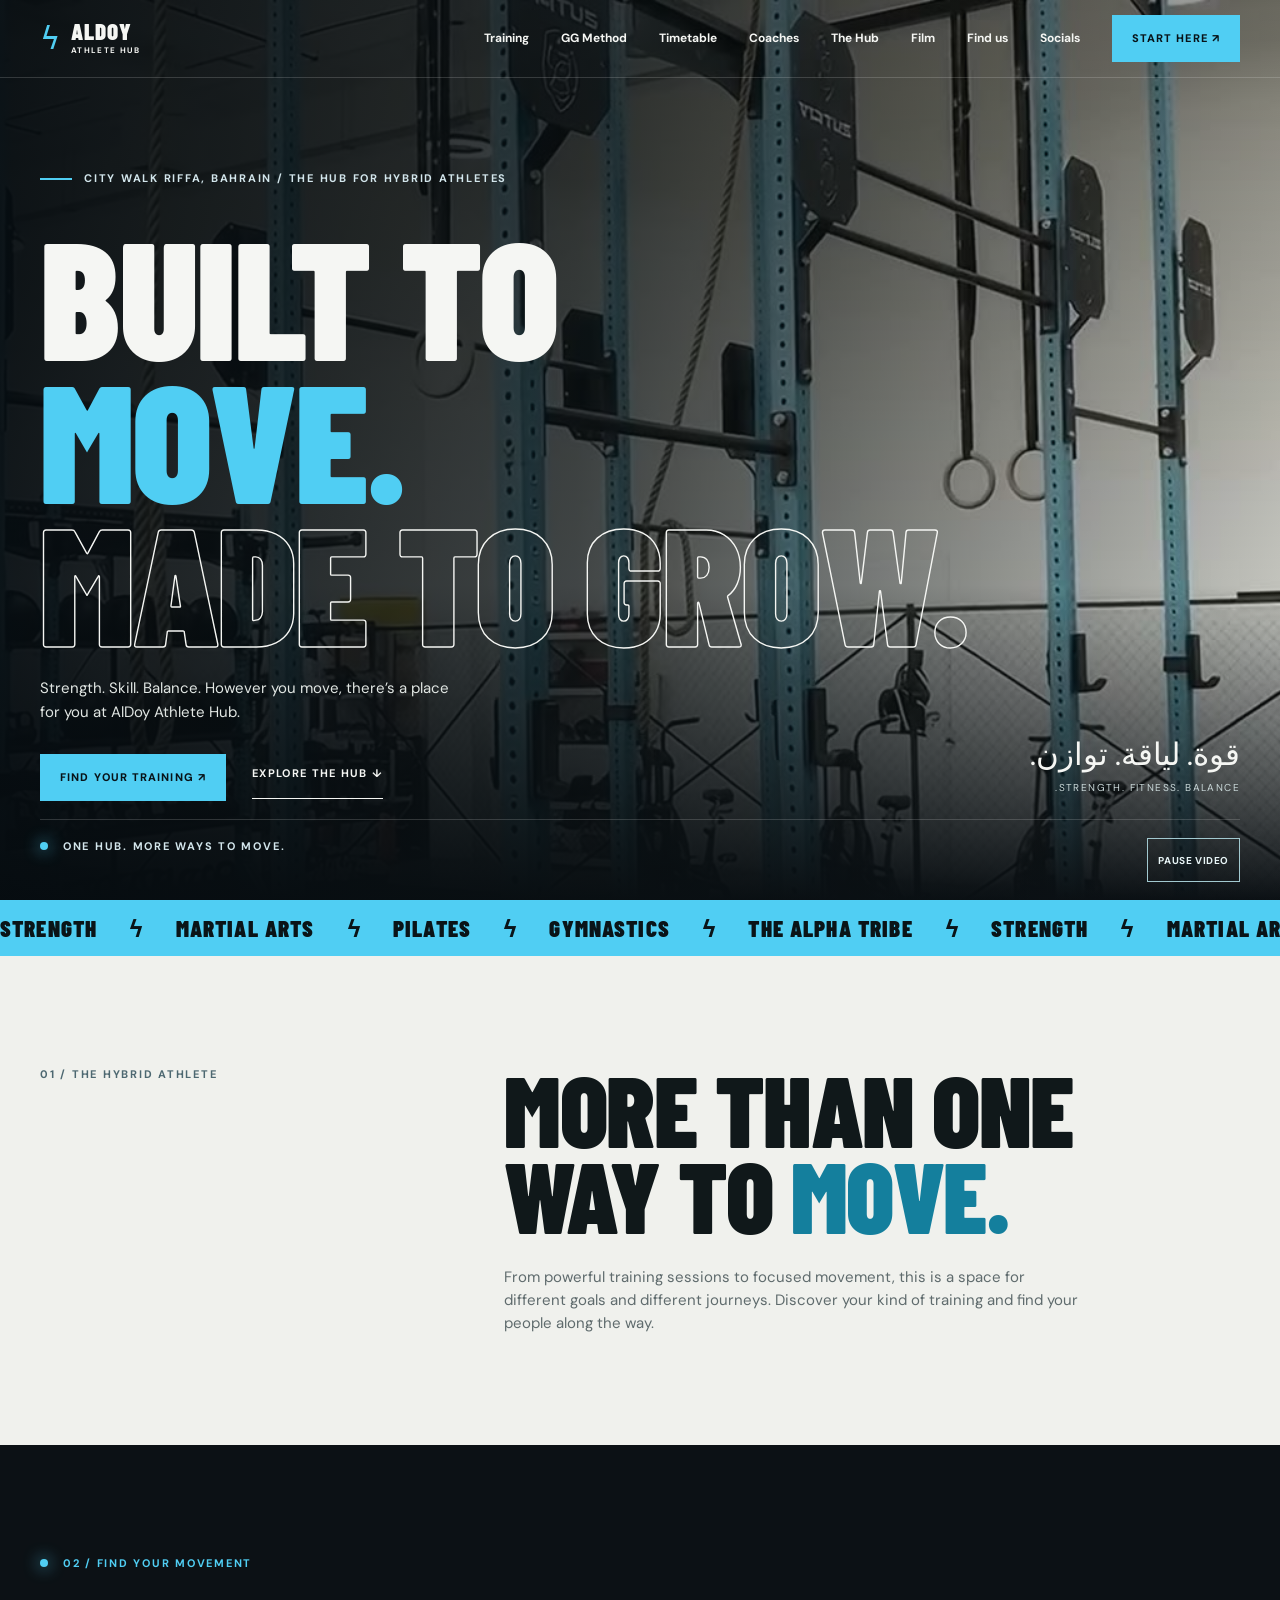
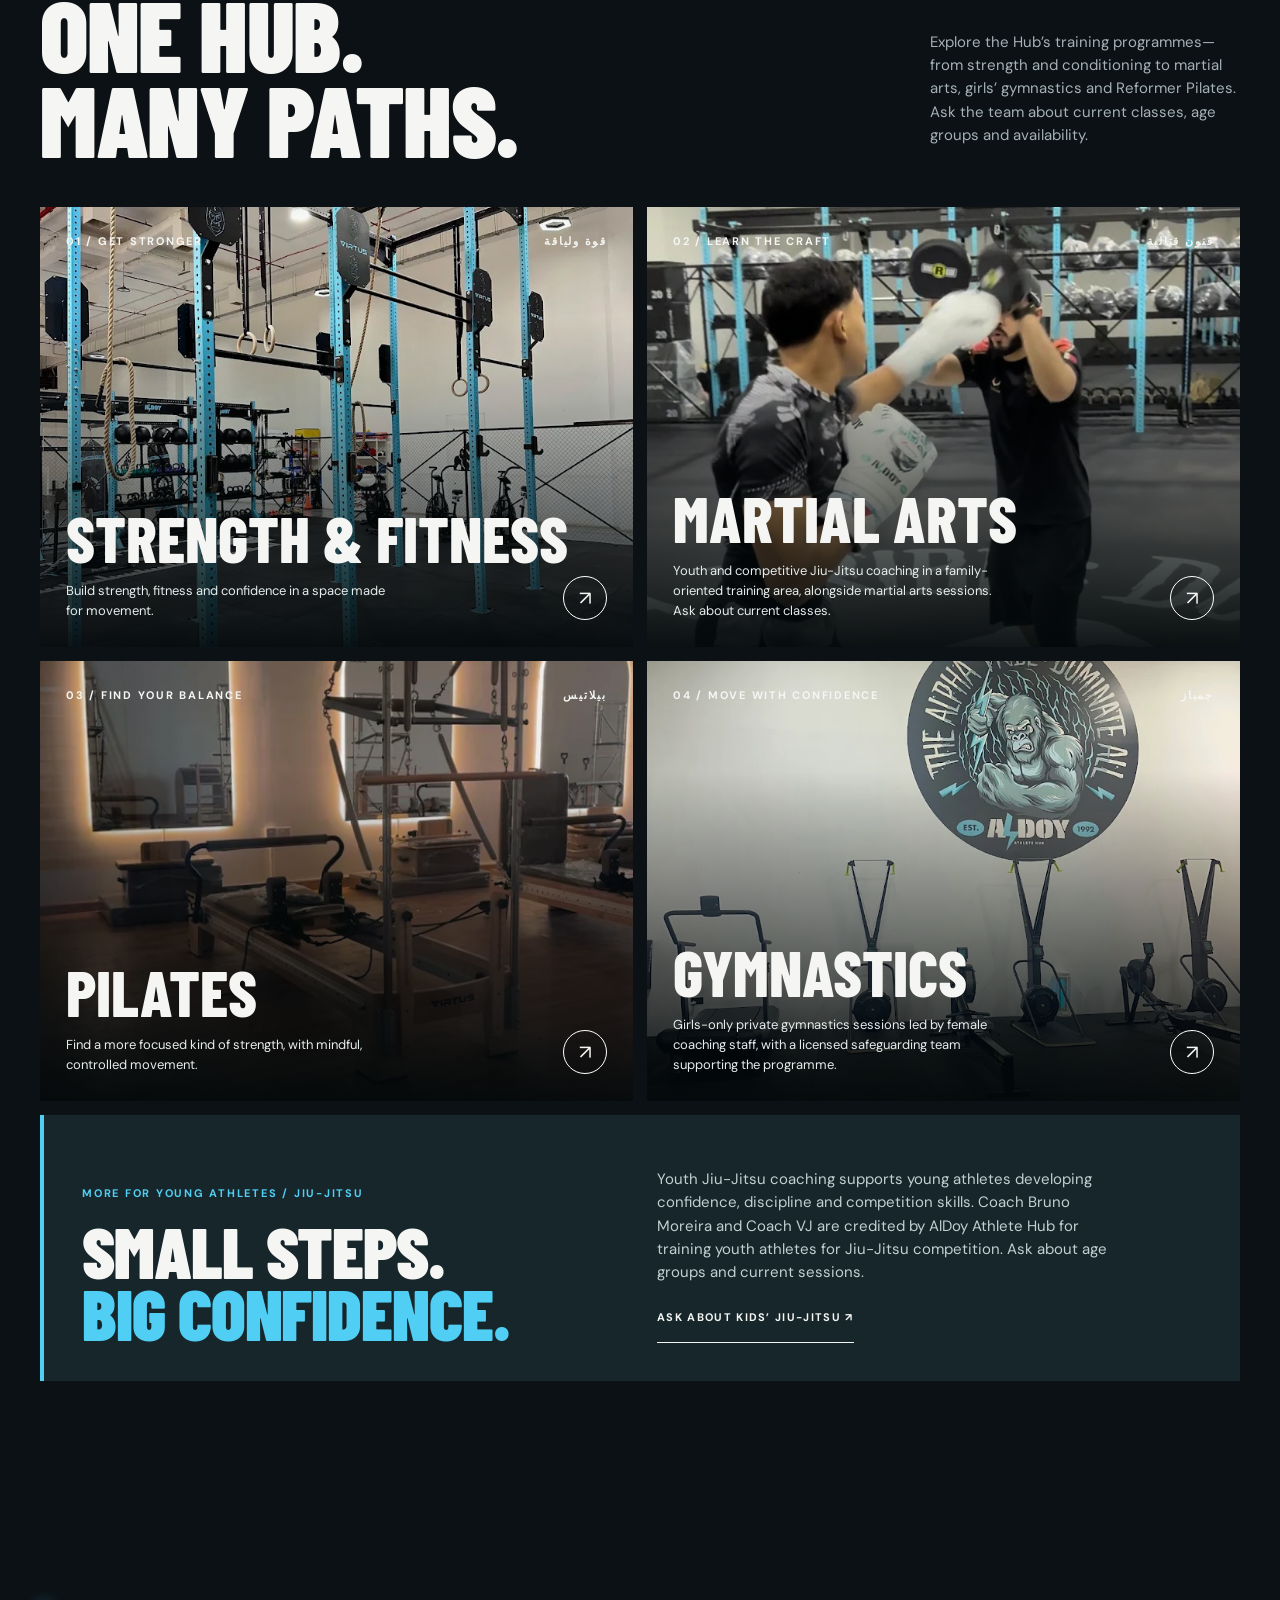
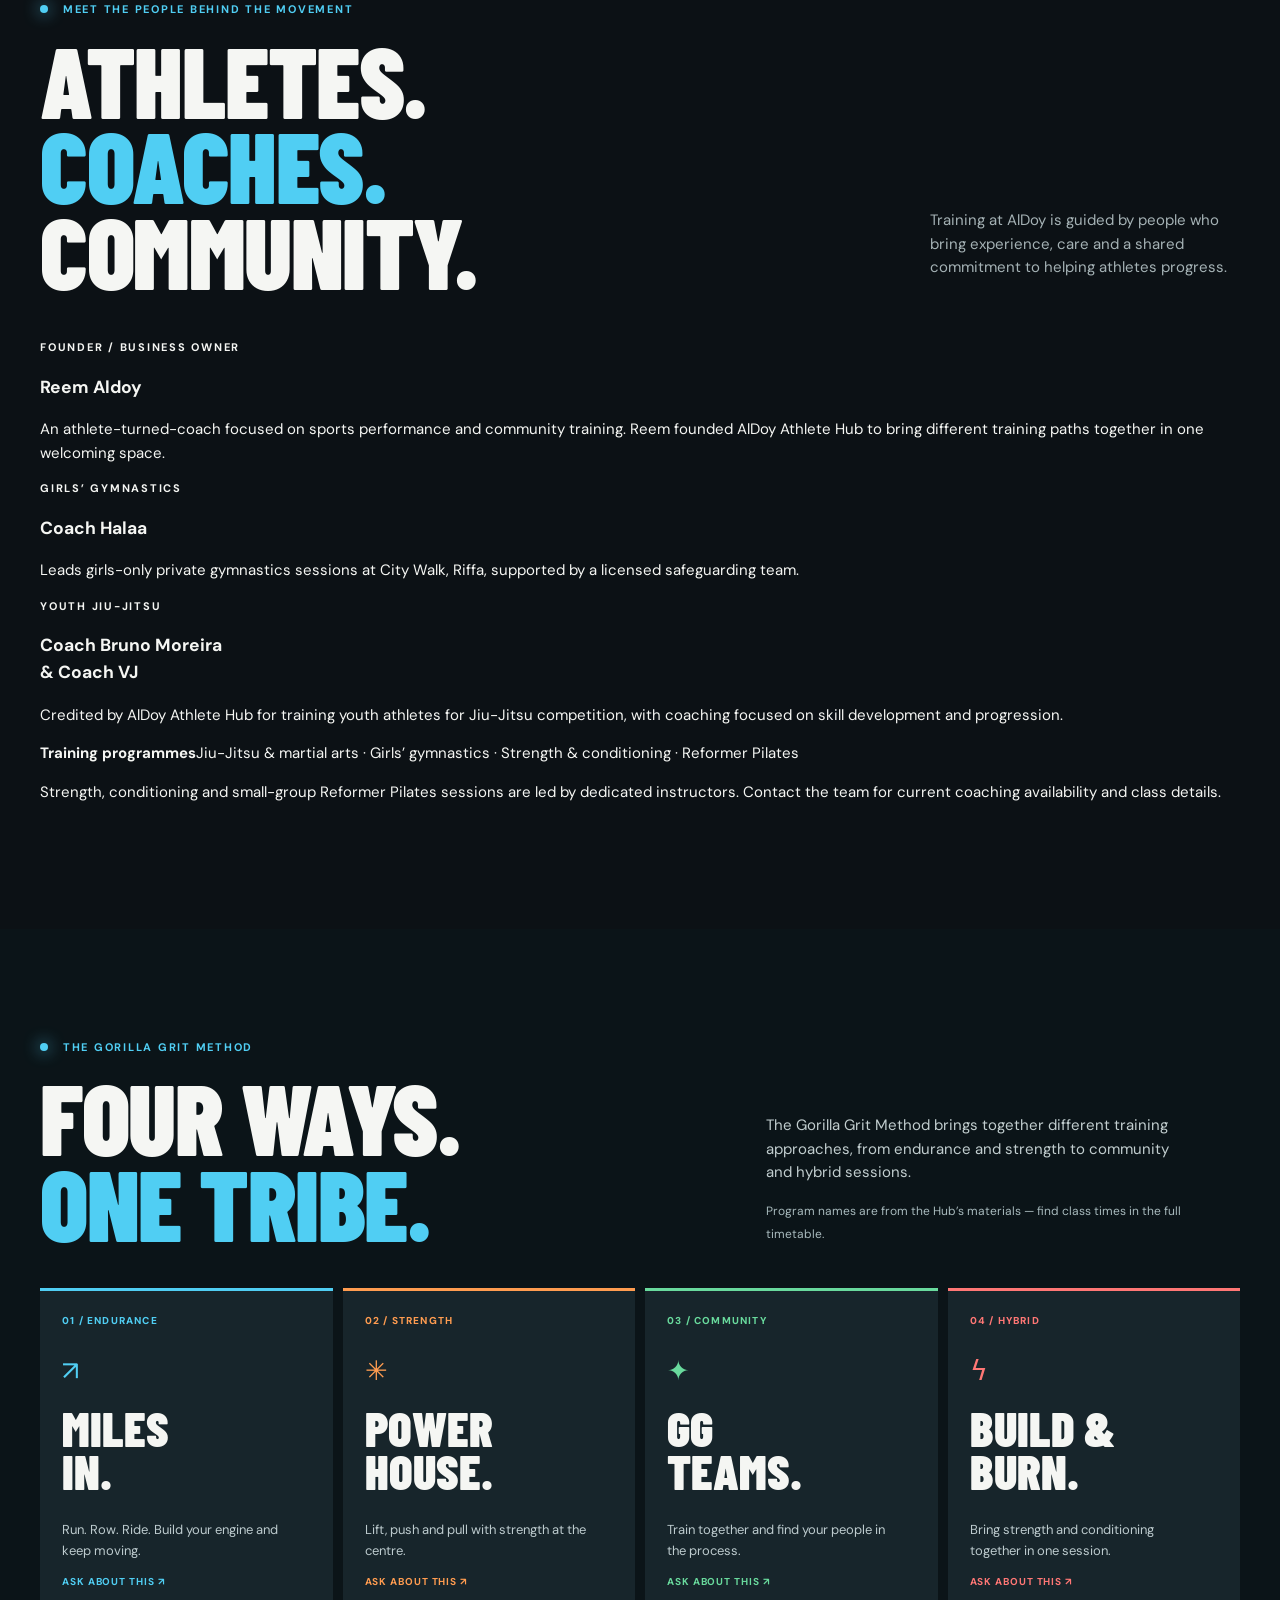
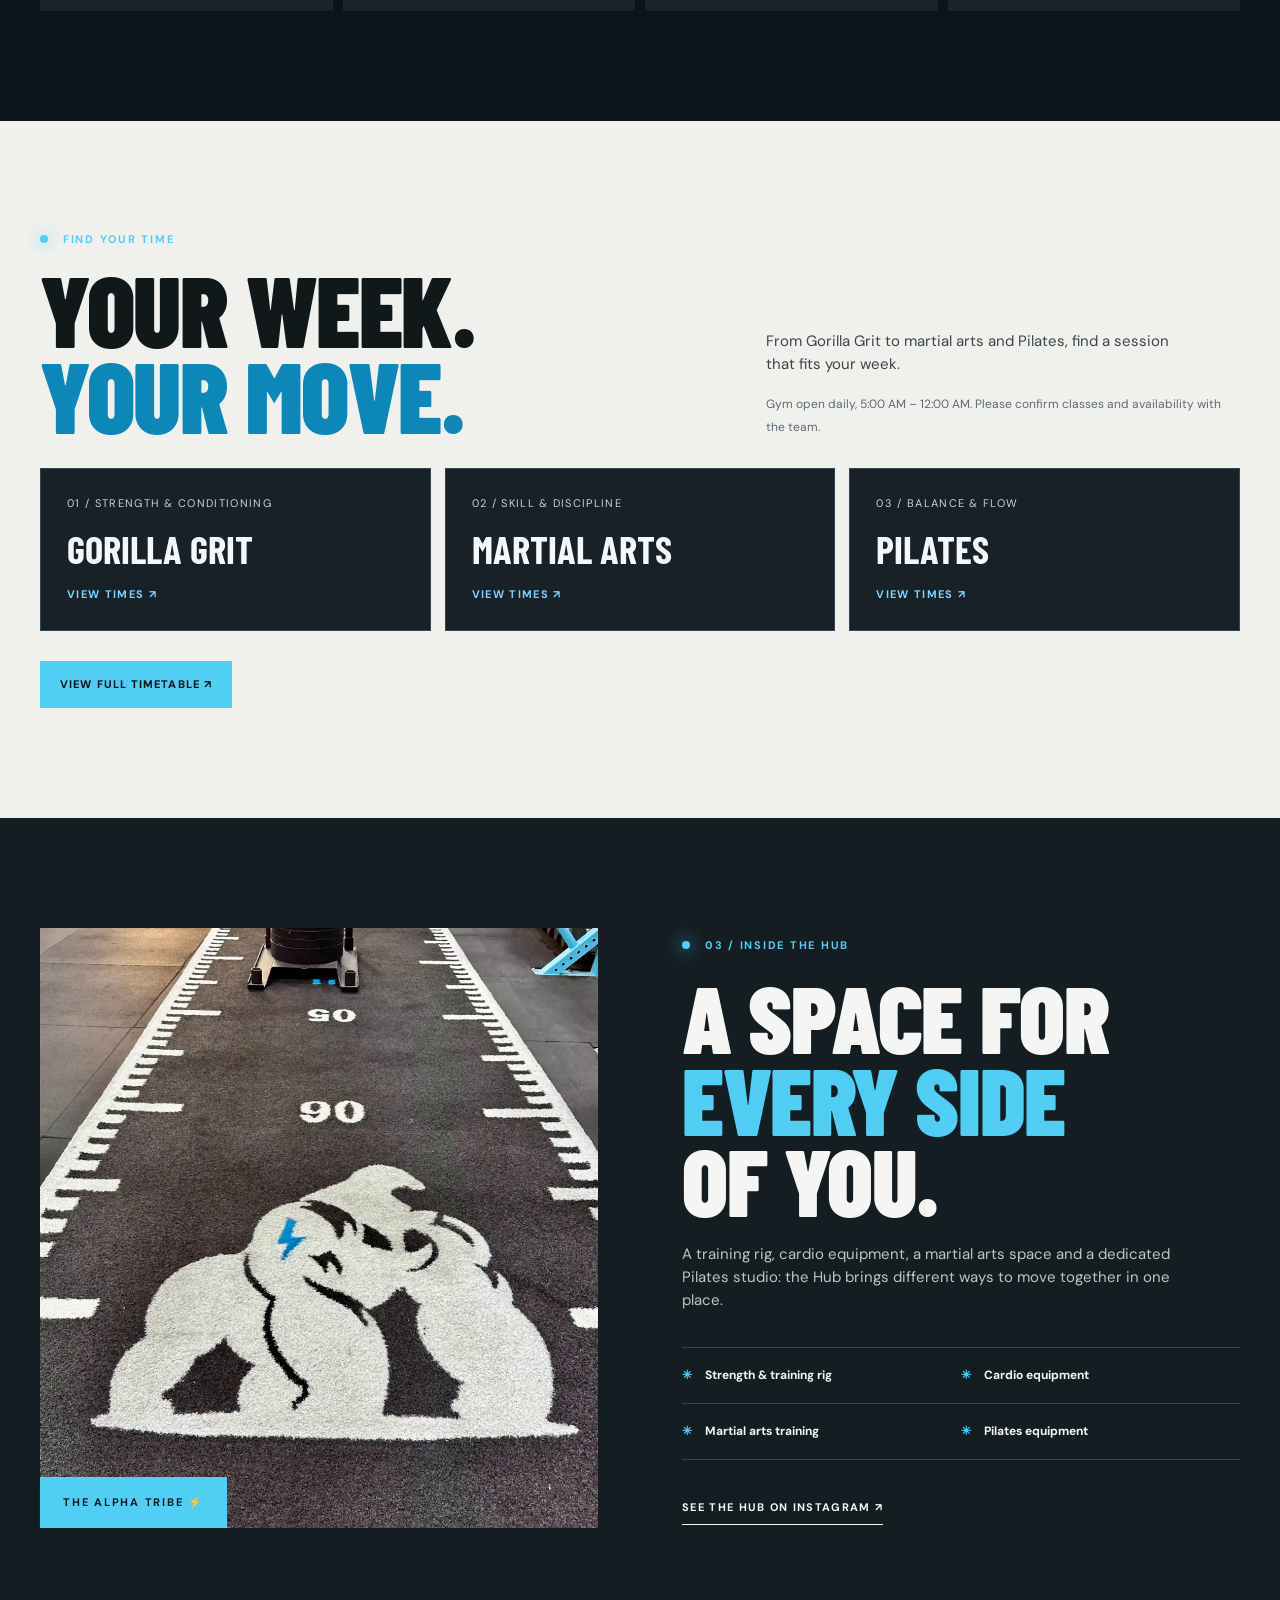
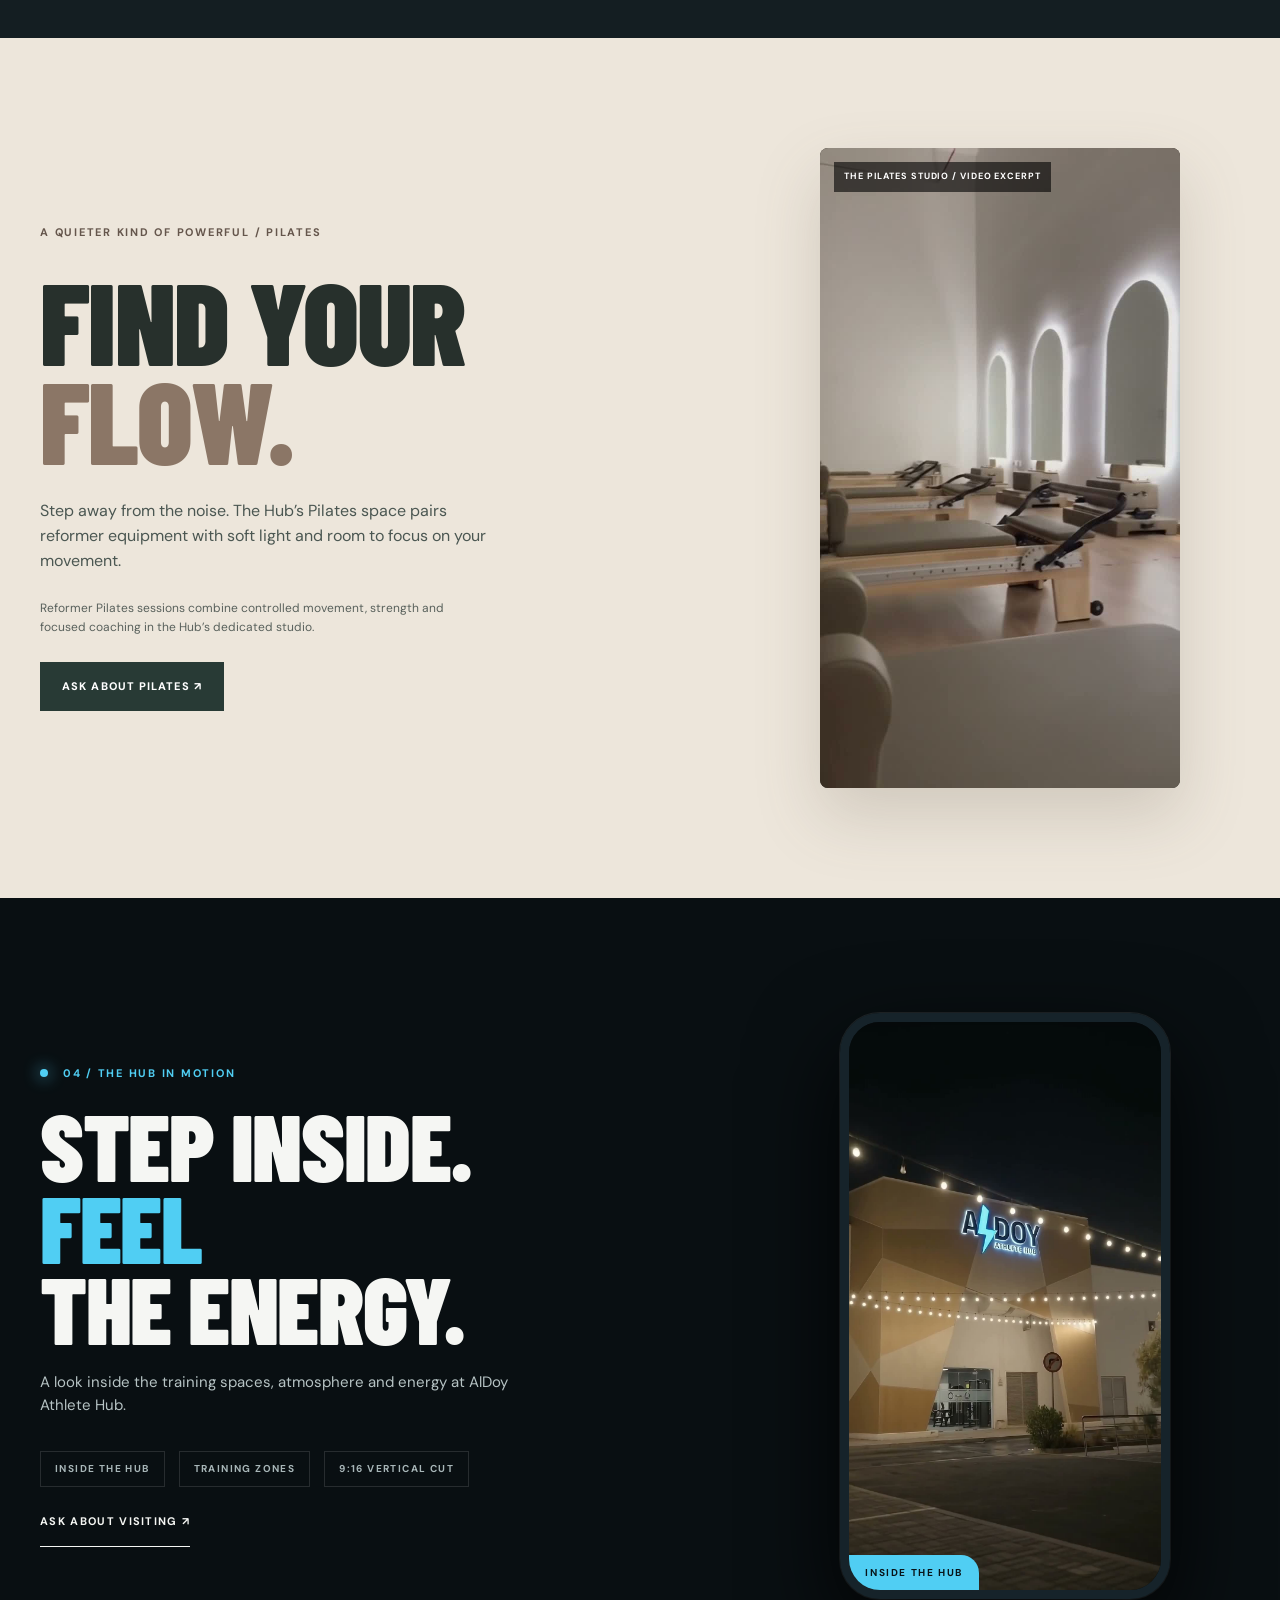
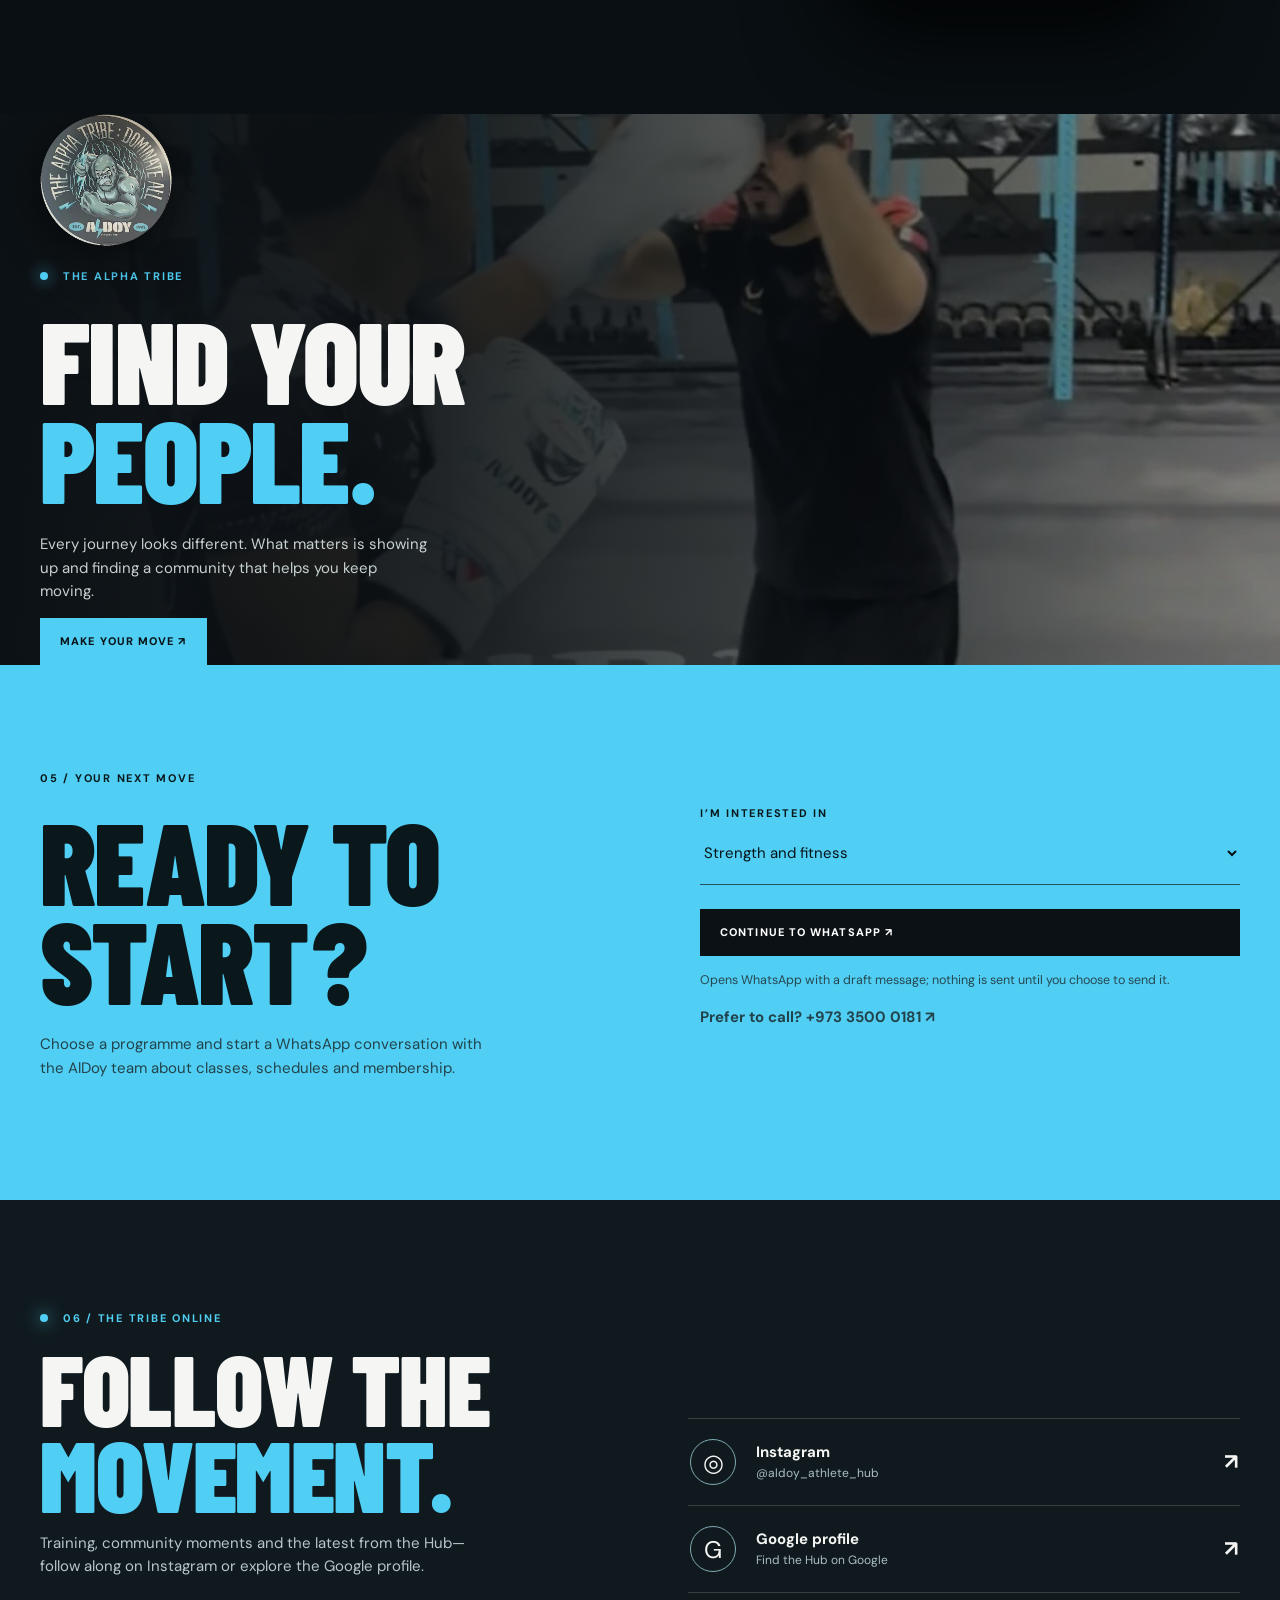
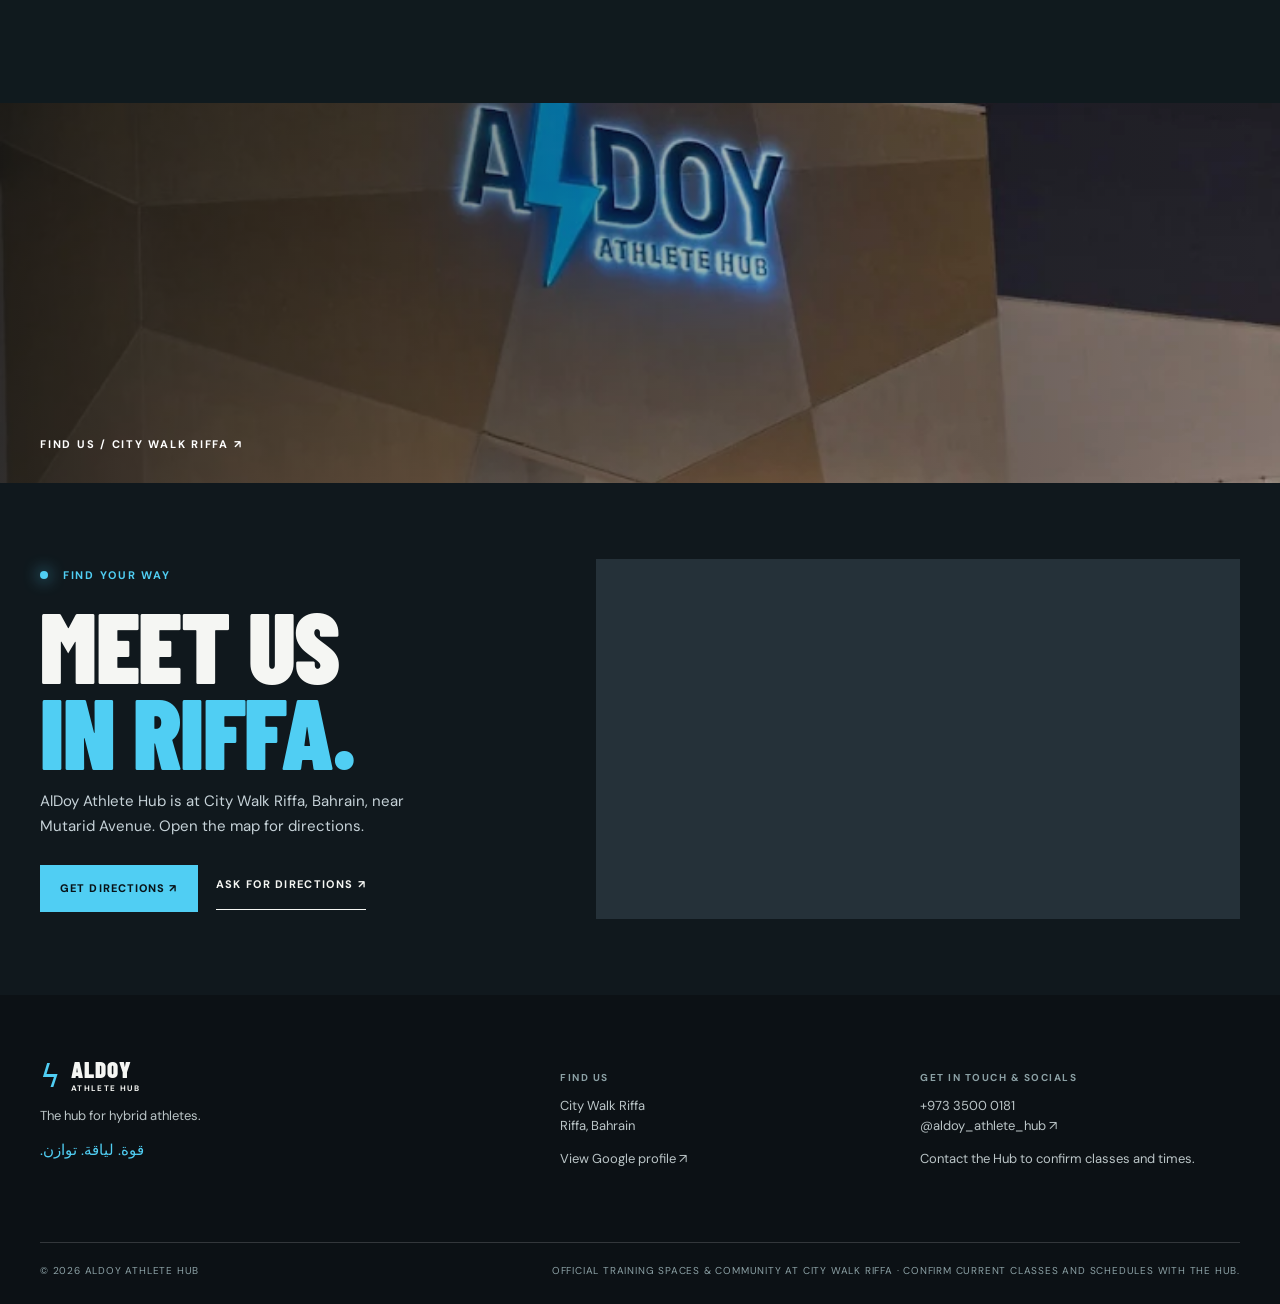
==== commit 9521e969: "Add files via upload Updated cg" ====
--- a/index.html
+++ b/index.html
@@ -13,7 +13,9 @@
 
 .schedule-categories{display:grid;grid-template-columns:repeat(3,minmax(0,1fr));gap:14px;margin:30px 0}.schedule-categories a{background:#172127;color:#f4f8fa;border:1px solid #344650;padding:26px;min-height:150px;display:flex;flex-direction:column;justify-content:space-between;gap:18px;transition:border-color .2s,transform .2s;text-decoration:none}.schedule-categories a:hover{border-color:#64c5f8;transform:translateY(-3px)}.schedule-categories span,.schedule-categories b{font-size:11px;letter-spacing:.12em;text-transform:uppercase}.schedule-categories span{color:#c5d5df}.schedule-categories b{color:#82d2ff}.schedule-categories strong{font-family:'Barlow Condensed',sans-serif;font-size:clamp(1.6rem,3vw,2.5rem);line-height:1}.schedule-all{display:inline-flex}.location-section{background:#10181d;padding:76px 0}.location-grid{display:grid;grid-template-columns:1fr 1.25fr;gap:40px;align-items:center}.location-copy p{max-width:40ch;color:#c6d2d8;line-height:1.7}.location-map{width:100%;height:360px;border:0;display:block;background:#253139}.location-actions{display:flex;gap:18px;align-items:center;flex-wrap:wrap;margin-top:25px}@media(max-width:700px){.schedule-categories,.location-grid{grid-template-columns:1fr}.schedule-categories a{min-height:125px}.location-map{height:300px}.location-section{padding:55px 0}}
 @media(max-width:400px){.socials-grid,.kids-spotlight{min-width:0}.socials-grid>*,.kids-spotlight>*{min-width:0}.socials .heading{font-size:clamp(32px,10vw,40px)}.kids-title{font-size:clamp(26px,9vw,35px)}}
-</style><noscript><style>#hero-toggle{display:none}@media(max-width:800px){.nav{position:relative;height:auto}.nav-in{display:block;padding:16px 0}.navlinks{position:static;display:flex;background:transparent;padding:18px 0 0;flex-direction:row;flex-wrap:wrap;gap:14px}.menu{display:none}.navlinks .btn{padding:10px}}</style></noscript><script type="application/ld+json">{"@context":"https://schema.org","@type":"SportsActivityLocation","name":"AlDoy Athlete Hub","description":"Strength and fitness, martial arts, Pilates and gymnastics in Riffa, Bahrain.","telephone":"+97335000181","address":{"@type":"PostalAddress","addressLocality":"Riffa","addressCountry":"BH"},"sameAs":["https://www.instagram.com/aldoy_athlete_hub/"]}</script></head><body><a class="skip-link" href="#content">Skip to content</a><header class="nav"><div class="wrap nav-in"><a class="brand" href="#top"><span class="bolt" aria-hidden="true">ϟ</span><span class="wordmark">ALDOY<small>ATHLETE HUB</small></span></a><button class="menu" aria-label="Open menu" aria-controls="navlinks" aria-expanded="false">☰</button><nav class="navlinks" id="navlinks" aria-label="Main navigation"><a href="#training">Training</a><a href="#method">GG Method</a><a href="timetable.html">Timetable</a><a href="#spaces">The Hub</a><a href="#film">Film</a><a href="#visit">Find us</a><a href="#socials">Socials</a><a class="btn" href="#join">Start here ↗</a></nav></div></header><main id="content"><div id="top"></div><section class="hero"><div class="hero-image" role="img" aria-label="Training equipment inside AlDoy Athlete Hub"></div><video class="hero-video" autoplay muted loop playsinline webkit-playsinline preload="auto" poster="assets/video/hero-poster.jpg" aria-hidden="true" tabindex="-1"><source src="assets/video/hero-rig.mp4" type="video/mp4"></video><div class="wrap hero-content"><div class="eyebrow label">City Walk Riffa, Bahrain / The hub for hybrid athletes</div><h1 class="caps">Built to<br><span class="blue">move.</span><br><span class="outline">Made to grow.</span></h1><p>Strength. Skill. Balance. However you move, there’s a place for you at AlDoy Athlete Hub.</p><div class="actions"><a class="btn" href="#join">Find your training ↗</a><a class="under" href="#training">Explore the hub ↓</a></div></div><div class="hero-ar" lang="ar" dir="rtl">قوة. لياقة. توازن.<small>Strength. Fitness. Balance.</small></div><div class="hero-foot label"><span><i class="dot"></i> One hub. More ways to move.</span><span class="hero-controls"><button type="button" id="hero-toggle" aria-label="Pause video">Pause video</button></span></div></section><div class="ticker" aria-hidden="true"><div class="track">STRENGTH <span>ϟ</span> MARTIAL ARTS <span>ϟ</span> PILATES <span>ϟ</span> GYMNASTICS <span>ϟ</span> THE ALPHA TRIBE <span>ϟ</span> STRENGTH <span>ϟ</span> MARTIAL ARTS <span>ϟ</span> PILATES <span>ϟ</span> GYMNASTICS <span>ϟ</span> THE ALPHA TRIBE <span>ϟ</span></div></div><section class="section intro"><div class="wrap intro-grid"><div class="section-id label">01 / The hybrid athlete</div><div class="reveal"><h2 class="caps">More than one<br>way to <span>move.</span></h2><p>From powerful training sessions to focused movement, this is a space for different goals and different journeys. Discover your kind of training and find your people along the way.</p></div></div></section><section class="section" id="training"><div class="wrap"><div class="section-head reveal"><div><div class="label kicker"><i class="dot"></i> 02 / Find your movement</div><h2 class="caps heading">One hub.<br>Many paths.</h2></div><p>Explore the disciplines featured by AlDoy Athlete Hub. Explore the Hub’s training areas. Ask the team about current classes, age groups and availability.</p></div><div class="grid"><a class="card reveal" href="#join" data-interest="Strength and fitness"><img src="assets/photos/training-rig.webp" alt="Functional training rig at AlDoy Athlete Hub" loading="lazy"><div class="card-body"><div class="label card-top"><span>01 / Get stronger</span><span>قوة ولياقة</span></div><div><h3>Strength & fitness</h3><p>Build strength, fitness and confidence in a space made for movement.</p></div><span class="card-arrow">↗</span></div></a><a class="card reveal" href="#join" data-interest="Martial arts and boxing"><img class="boxing" src="assets/photos/boxing.webp" alt="Boxing pad training at AlDoy Athlete Hub" loading="lazy"><div class="card-body"><div class="label card-top"><span>02 / Learn the craft</span><span>فنون قتالية</span></div><div><h3>Martial arts</h3><p>Explore boxing and martial arts training, including jiu-jitsu. Ask the team about available classes.</p></div><span class="card-arrow">↗</span></div></a><a class="card reveal" href="#join" data-interest="Pilates"><img src="assets/photos/pilates.webp" alt="Pilates equipment in a softly lit studio" loading="lazy"><div class="card-body"><div class="label card-top"><span>03 / Find your balance</span><span>بيلاتيس</span></div><div><h3>Pilates</h3><p>Find a more focused kind of strength, with mindful, controlled movement.</p></div><span class="card-arrow">↗</span></div></a><a class="card reveal" href="#join" data-interest="Gymnastics"><img src="assets/photos/alpha-wall.webp" alt="Training equipment and Alpha Tribe wall at AlDoy Athlete Hub" loading="lazy"><div class="card-body"><div class="label card-top"><span>04 / Move with confidence</span><span>جمباز</span></div><div><h3>Gymnastics</h3><p>Build coordination and confidence. Ask about girls-only private gymnastics sessions.</p></div><span class="card-arrow">↗</span></div></a></div><div class="kids-spotlight reveal"><div><div class="label kicker">More for young athletes / Jiu-jitsu</div><h3 class="caps kids-title">Small steps.<br><span class="blue">Big confidence.</span></h3></div><div><p>The Hub has featured children’s jiu-jitsu, with a focus on confidence, discipline and progress. Ask the team about age groups and current sessions.</p><a class="under" href="#join" data-interest="Kids’ jiu-jitsu">Ask about kids’ jiu-jitsu ↗</a></div></div></div></section><section class="method section" id="method"><div class="wrap"><div class="method-head reveal"><div><div class="label kicker"><i class="dot"></i> The Gorilla Grit Method</div><h2 class="caps heading">Four ways.<br><span class="blue">One tribe.</span></h2></div><div><p>AlDoy’s shared training materials introduce the GG Method: different ways to train, each with its own focus.</p><small>Program names are from the Hub’s materials — find class times in the full timetable.</small></div></div><div class="method-grid"><a href="#join" data-interest="Miles In (endurance)"><span class="method-count">01 / ENDURANCE</span><span class="method-icon">↗</span><h3>Miles<br>In.</h3><p>Run. Row. Ride. Build your engine and keep moving.</p><span class="method-link">Ask about this ↗</span></a><a href="#join" data-interest="Powerhouse (strength)"><span class="method-count">02 / STRENGTH</span><span class="method-icon">✳</span><h3>Power<br>house.</h3><p>Lift, push and pull with strength at the centre.</p><span class="method-link">Ask about this ↗</span></a><a href="#join" data-interest="GG Teams (community)"><span class="method-count">03 / COMMUNITY</span><span class="method-icon">✦</span><h3>GG<br>Teams.</h3><p>Train together and find your people in the process.</p><span class="method-link">Ask about this ↗</span></a><a href="#join" data-interest="Build and Burn (hybrid)"><span class="method-count">04 / HYBRID</span><span class="method-icon">ϟ</span><h3>Build &<br>Burn.</h3><p>Bring strength and conditioning together in one session.</p><span class="method-link">Ask about this ↗</span></a></div></div></section><section class="section tt schedule-preview" id="timetable"><div class="wrap"><div class="tt-head reveal"><div><div class="label kicker"><i class="dot"></i> Find your time</div><h2 class="caps heading">Your week.<br><span class="tt-accent">Your move.</span></h2></div><div><p>From Gorilla Grit to martial arts and Pilates, find a session that fits your week.</p><small>Gym open daily, 5:00 AM – 12:00 AM. Please confirm classes and availability with the team.</small></div></div><div class="schedule-categories"><a href="timetable.html#gorilla-grit"><span>01 / Strength &amp; conditioning</span><strong>GORILLA GRIT</strong><b>VIEW TIMES ↗</b></a><a href="timetable.html#martial-arts"><span>02 / Skill &amp; discipline</span><strong>MARTIAL ARTS</strong><b>VIEW TIMES ↗</b></a><a href="timetable.html#pilates-schedule"><span>03 / Balance &amp; flow</span><strong>PILATES</strong><b>VIEW TIMES ↗</b></a></div><a class="btn schedule-all" href="timetable.html">View full timetable ↗</a></div></section><section class="section facilities" id="spaces"><div class="wrap facility-grid"><div class="facility-img reveal"><img src="assets/photos/turf-field.webp" alt="The Alpha Tribe gorilla emblem woven into the turf training track inside AlDoy Athlete Hub" width="1100" height="1467" loading="lazy" decoding="async"><div class="tag label">The Alpha Tribe ⚡</div></div><div class="facility-copy reveal"><div class="label kicker"><i class="dot"></i> 03 / Inside the hub</div><h2 class="caps">A space for<br><span class="blue">every side</span><br>of you.</h2><p>A training rig, cardio equipment, a martial arts space and a dedicated Pilates studio: the Hub brings different ways to move together in one place.</p><div class="feature-list"><div><span>✳</span> Strength & training rig</div><div><span>✳</span> Cardio equipment</div><div><span>✳</span> Martial arts training</div><div><span>✳</span> Pilates equipment</div></div><a class="under" href="https://www.instagram.com/aldoy_athlete_hub/" target="_blank" rel="noopener noreferrer">See the Hub on Instagram ↗</a></div></div></section><section class="pilates-story section" id="pilates"><div class="wrap pilates-layout"><div class="pilates-copy reveal"><div class="label pilates-label">A quieter kind of powerful / Pilates</div><h2 class="caps">Find your<br><span>flow.</span></h2><p>Step away from the noise. The Hub’s Pilates space pairs reformer equipment with soft light and room to focus on your movement.</p><p class="pilates-caption">A short, silent excerpt from Instagram footage shared by the Hub, used here with permission for this sample pitch.</p><a href="#join" data-interest="Pilates" class="pilates-button">Ask about Pilates ↗</a></div><div class="pilates-screen reveal"><video class="ambient-video pilates-loop" src="assets/video/pilates-studio.mp4" poster="assets/video/pilates-studio-poster.jpg" autoplay muted loop playsinline webkit-playsinline preload="auto" aria-label="Silent loop of the Pilates studio inside AlDoy Athlete Hub"></video><span>THE PILATES STUDIO / VIDEO EXCERPT</span></div></div></section><section class="film" id="film"><div class="wrap film-grid"><div class="film-copy reveal"><div class="label kicker"><i class="dot"></i> 04 / The hub in motion</div><h2 class="caps">Step inside.<br><span class="blue">Feel</span><br>the energy.</h2><p>A look inside the training spaces, atmosphere and energy at AlDoy Athlete Hub.</p><div class="film-note"><span>Inside the Hub</span><span>Training zones</span><span>9:16 vertical cut</span></div><a class="under" href="#join">Ask about visiting ↗</a></div><div class="phone reveal"><video class="ambient-video" src="assets/video/hub-tour.mp4" poster="assets/video/tour-poster.jpg" autoplay muted loop playsinline webkit-playsinline preload="auto" aria-label="Silent loop inside AlDoy Athlete Hub"></video><span class="phone-tag label">Inside the Hub</span></div></div></section><section class="community"><div class="community-bg"></div><div class="wrap community-in reveal"><img class="alpha-emblem" src="assets/photos/alpha-emblem.png" width="150" height="150" loading="lazy" alt="Alpha Tribe gorilla emblem cropped from the Hub’s wall mural"><div class="label kicker"><i class="dot"></i> The Alpha Tribe</div><h2 class="caps">Find your<br><span class="blue">people.</span></h2><p>Every journey looks different. What matters is showing up and finding a community that helps you keep moving.</p><a class="btn" href="#join">Make your move ↗</a></div></section><section class="join" id="join"><div class="wrap join-grid"><div><div class="label">05 / Your next move</div><h2 class="caps">Ready to<br>start?</h2><p>Choose an area of interest and start a WhatsApp conversation with the AlDoy team about classes, schedules and membership.</p></div><div class="contact-form"><label class="label" for="interest">I’m interested in</label><select id="interest" name="interest"><option value="Strength and fitness">Strength and fitness</option><option value="Miles In (endurance)">Miles In — endurance</option><option value="Powerhouse (strength)">Powerhouse — strength</option><option value="GG Teams (community)">GG Teams — community</option><option value="Build and Burn (hybrid)">Build &amp; Burn — hybrid</option><option value="Ladies-only 6:15 PM class">Ladies-only · 6:15 PM</option><option value="CrossFit or HYROX class">CrossFit / HYROX class</option><option value="Martial arts and boxing">Martial arts and boxing</option><option value="Kids’ jiu-jitsu">Kids’ jiu-jitsu</option><option value="Pilates">Pilates</option><option value="Gymnastics">Gymnastics</option><option value="Not sure yet">Not sure yet</option></select><a id="whatsapp-link" class="btn dark-btn" href="https://wa.me/97335000181?text=Hello%20AlDoy%20Athlete%20Hub%21%20I%27d%20like%20to%20ask%20about%20classes%2C%20timings%20and%20membership." target="_blank" rel="noopener noreferrer">Continue to WhatsApp ↗</a><small>Opens WhatsApp with a draft message; nothing is sent until you choose to send it.</small><p><a href="tel:+97335000181"><strong>Prefer to call? +973 3500 0181 ↗</strong></a></p></div></div></section><section class="socials section" id="socials"><div class="wrap socials-grid"><div><div class="label kicker"><i class="dot"></i> 06 / The tribe online</div><h2 class="caps heading">Follow the<br><span class="blue">movement.</span></h2><p>Training, community moments and the latest from the Hub—follow along on Instagram or explore the Google profile.</p></div><div class="social-links"><a href="https://www.instagram.com/aldoy_athlete_hub/" target="_blank" rel="noopener noreferrer"><span class="social-icon" aria-hidden="true">◎</span><span><strong>Instagram</strong><small>@aldoy_athlete_hub</small></span><b>↗</b></a><a href="https://share.google/ISX1XN8Jo0gSL9QCQ" target="_blank" rel="noopener noreferrer"><span class="social-icon" aria-hidden="true">G</span><span><strong>Google profile</strong><small>Find the Hub on Google</small></span><b>↗</b></a></div></div></section><div class="visit-photo" id="visit"><img src="assets/photos/exterior.webp" alt="AlDoy Athlete Hub exterior at night" loading="lazy"><span class="label">Find us / City Walk Riffa ↗</span></div><section class="location-section" id="location"><div class="wrap location-grid"><div class="location-copy"><div class="label kicker"><i class="dot"></i> Find your way</div><h2 class="caps heading">Meet us<br><span class="blue">in Riffa.</span></h2><p>AlDoy Athlete Hub is at City Walk Riffa, Bahrain, near Mutarid Avenue. Open the map for directions.</p><div class="location-actions"><a class="btn" href="https://www.google.com/maps/dir/?api=1&amp;destination=26.1376427%2C50.5589714" target="_blank" rel="noopener noreferrer">Get directions ↗</a><a class="under" href="https://wa.me/97335000181?text=Hello%20AlDoy%20Athlete%20Hub%2C%20could%20you%20please%20share%20your%20exact%20location%20and%20directions%3F" target="_blank" rel="noopener noreferrer">Ask for directions ↗</a></div></div><div><iframe class="location-map" title="Google map showing a pin near AlDoy Athlete Hub in Riffa, Bahrain" src="https://www.google.com/maps?q=26.1376427%2C50.5589714&amp;z=17&amp;output=embed" loading="lazy" referrerpolicy="strict-origin-when-cross-origin" allowfullscreen></iframe></div></div></section></main><footer class="footer"><div class="wrap"><div class="footer-grid"><div><a class="brand" href="#top"><span class="bolt" aria-hidden="true">ϟ</span><span class="wordmark">ALDOY<small>ATHLETE HUB</small></span></a><p>The hub for hybrid athletes.</p><div lang="ar" dir="rtl" style="text-align:left;color:var(--blue)">قوة. لياقة. توازن.</div></div><div><h3>Find us</h3><address>City Walk Riffa<br>Riffa, Bahrain</address><p><a href="https://share.google/ISX1XN8Jo0gSL9QCQ" target="_blank" rel="noopener noreferrer">View Google profile ↗</a></p></div><div><h3>Get in touch & socials</h3><address><a href="tel:+97335000181">+973 3500 0181</a><br><a href="https://www.instagram.com/aldoy_athlete_hub/" target="_blank" rel="noopener noreferrer">@aldoy_athlete_hub ↗</a></address><p>Contact the Hub to confirm classes and times.</p></div></div><div class="bottom"><span>© 2026 AlDoy Athlete Hub</span><span>Official training spaces &amp; community at City Walk Riffa · Confirm current classes and schedules with the Hub.</span></div></div></footer><a class="floating" href="#join">ϟ &nbsp; Ask about training ↗</a><script>
+</style><noscript><style>#hero-toggle{display:none}@media(max-width:800px){.nav{position:relative;height:auto}.nav-in{display:block;padding:16px 0}.navlinks{position:static;display:flex;background:transparent;padding:18px 0 0;flex-direction:row;flex-wrap:wrap;gap:14px}.menu{display:none}.navlinks .btn{padding:10px}}
+/* Pitch-ready coaching profiles */.coaching{background:#111a20}.coaching-grid{display:grid;grid-template-columns:repeat(3,minmax(0,1fr));gap:14px;margin-top:34px}.coach-card{padding:28px;background:#18232a;border:1px solid #344650;min-height:250px}.coach-card .label{color:var(--blue);font-size:10px}.coach-card h3{font:900 clamp(28px,3vw,42px)/.95 'Barlow Condensed',Impact,sans-serif;text-transform:uppercase;margin:24px 0 14px}.coach-card p,.coaching-note p{color:#c6d2d8;line-height:1.7;font-size:14px}.coaching-note{display:grid;grid-template-columns:.7fr 1.3fr;gap:12px 30px;padding:24px 28px;margin-top:14px;background:#eaf0ee;color:#10181a}.coaching-note strong{text-transform:uppercase;font-size:11px;letter-spacing:.12em}.coaching-note span{font-weight:700}.coaching-note p{grid-column:2;color:#39464a;margin:0}@media(max-width:800px){.coaching-grid{grid-template-columns:1fr}.coach-card{min-height:0}.coaching-note{grid-template-columns:1fr}.coaching-note p{grid-column:1}}
+</style></noscript><script type="application/ld+json">{"@context":"https://schema.org","@type":"SportsActivityLocation","name":"AlDoy Athlete Hub","description":"Strength and fitness, martial arts, Pilates and gymnastics in Riffa, Bahrain.","telephone":"+97335000181","address":{"@type":"PostalAddress","addressLocality":"Riffa","addressCountry":"BH"},"sameAs":["https://www.instagram.com/aldoy_athlete_hub/"]}</script></head><body><a class="skip-link" href="#content">Skip to content</a><header class="nav"><div class="wrap nav-in"><a class="brand" href="#top"><span class="bolt" aria-hidden="true">ϟ</span><span class="wordmark">ALDOY<small>ATHLETE HUB</small></span></a><button class="menu" aria-label="Open menu" aria-controls="navlinks" aria-expanded="false">☰</button><nav class="navlinks" id="navlinks" aria-label="Main navigation"><a href="#training">Training</a><a href="#method">GG Method</a><a href="timetable.html">Timetable</a><a href="#coaching">Coaches</a><a href="#spaces">The Hub</a><a href="#film">Film</a><a href="#visit">Find us</a><a href="#socials">Socials</a><a class="btn" href="#join">Start here ↗</a></nav></div></header><main id="content"><div id="top"></div><section class="hero"><div class="hero-image" role="img" aria-label="Training equipment inside AlDoy Athlete Hub"></div><video class="hero-video" autoplay muted loop playsinline webkit-playsinline preload="auto" poster="assets/video/hero-poster.jpg" aria-hidden="true" tabindex="-1"><source src="assets/video/hero-rig.mp4" type="video/mp4"></video><div class="wrap hero-content"><div class="eyebrow label">City Walk Riffa, Bahrain / The hub for hybrid athletes</div><h1 class="caps">Built to<br><span class="blue">move.</span><br><span class="outline">Made to grow.</span></h1><p>Strength. Skill. Balance. However you move, there’s a place for you at AlDoy Athlete Hub.</p><div class="actions"><a class="btn" href="#join">Find your training ↗</a><a class="under" href="#training">Explore the hub ↓</a></div></div><div class="hero-ar" lang="ar" dir="rtl">قوة. لياقة. توازن.<small>Strength. Fitness. Balance.</small></div><div class="hero-foot label"><span><i class="dot"></i> One hub. More ways to move.</span><span class="hero-controls"><button type="button" id="hero-toggle" aria-label="Pause video">Pause video</button></span></div></section><div class="ticker" aria-hidden="true"><div class="track">STRENGTH <span>ϟ</span> MARTIAL ARTS <span>ϟ</span> PILATES <span>ϟ</span> GYMNASTICS <span>ϟ</span> THE ALPHA TRIBE <span>ϟ</span> STRENGTH <span>ϟ</span> MARTIAL ARTS <span>ϟ</span> PILATES <span>ϟ</span> GYMNASTICS <span>ϟ</span> THE ALPHA TRIBE <span>ϟ</span></div></div><section class="section intro"><div class="wrap intro-grid"><div class="section-id label">01 / The hybrid athlete</div><div class="reveal"><h2 class="caps">More than one<br>way to <span>move.</span></h2><p>From powerful training sessions to focused movement, this is a space for different goals and different journeys. Discover your kind of training and find your people along the way.</p></div></div></section><section class="section" id="training"><div class="wrap"><div class="section-head reveal"><div><div class="label kicker"><i class="dot"></i> 02 / Find your movement</div><h2 class="caps heading">One hub.<br>Many paths.</h2></div><p>Explore the Hub’s training programmes—from strength and conditioning to martial arts, girls’ gymnastics and Reformer Pilates. Ask the team about current classes, age groups and availability.</p></div><div class="grid"><a class="card reveal" href="#join" data-interest="Strength and fitness"><img src="assets/photos/training-rig.webp" alt="Functional training rig at AlDoy Athlete Hub" loading="lazy"><div class="card-body"><div class="label card-top"><span>01 / Get stronger</span><span>قوة ولياقة</span></div><div><h3>Strength & fitness</h3><p>Build strength, fitness and confidence in a space made for movement.</p></div><span class="card-arrow">↗</span></div></a><a class="card reveal" href="#join" data-interest="Martial arts and boxing"><img class="boxing" src="assets/photos/boxing.webp" alt="Boxing pad training at AlDoy Athlete Hub" loading="lazy"><div class="card-body"><div class="label card-top"><span>02 / Learn the craft</span><span>فنون قتالية</span></div><div><h3>Martial arts</h3><p>Youth and competitive Jiu-Jitsu coaching in a family-oriented training area, alongside martial arts sessions. Ask about current classes.</p></div><span class="card-arrow">↗</span></div></a><a class="card reveal" href="#join" data-interest="Pilates"><img src="assets/photos/pilates.webp" alt="Pilates equipment in a softly lit studio" loading="lazy"><div class="card-body"><div class="label card-top"><span>03 / Find your balance</span><span>بيلاتيس</span></div><div><h3>Pilates</h3><p>Find a more focused kind of strength, with mindful, controlled movement.</p></div><span class="card-arrow">↗</span></div></a><a class="card reveal" href="#join" data-interest="Gymnastics"><img src="assets/photos/alpha-wall.webp" alt="Training equipment and Alpha Tribe wall at AlDoy Athlete Hub" loading="lazy"><div class="card-body"><div class="label card-top"><span>04 / Move with confidence</span><span>جمباز</span></div><div><h3>Gymnastics</h3><p>Girls-only private gymnastics sessions led by female coaching staff, with a licensed safeguarding team supporting the programme.</p></div><span class="card-arrow">↗</span></div></a></div><div class="kids-spotlight reveal"><div><div class="label kicker">More for young athletes / Jiu-jitsu</div><h3 class="caps kids-title">Small steps.<br><span class="blue">Big confidence.</span></h3></div><div><p>Youth Jiu-Jitsu coaching supports young athletes developing confidence, discipline and competition skills. Coach Bruno Moreira and Coach VJ are credited by AlDoy Athlete Hub for training youth athletes for Jiu-Jitsu competition. Ask about age groups and current sessions.</p><a class="under" href="#join" data-interest="Kids’ jiu-jitsu">Ask about kids’ jiu-jitsu ↗</a></div></div></div></section><section class="section coaching" id="coaching"><div class="wrap"><div class="section-head reveal"><div><div class="label kicker"><i class="dot"></i> Meet the people behind the movement</div><h2 class="caps heading">Athletes.<br><span class="blue">Coaches.</span><br>Community.</h2></div><p>Training at AlDoy is guided by people who bring experience, care and a shared commitment to helping athletes progress.</p></div><div class="coaching-grid"><article class="coach-card reveal"><div class="label">Founder / Business owner</div><h3>Reem Aldoy</h3><p>An athlete-turned-coach focused on sports performance and community training. Reem founded AlDoy Athlete Hub to bring different training paths together in one welcoming space.</p></article><article class="coach-card reveal"><div class="label">Girls’ gymnastics</div><h3>Coach Halaa</h3><p>Leads girls-only private gymnastics sessions at City Walk, Riffa, supported by a licensed safeguarding team.</p></article><article class="coach-card reveal"><div class="label">Youth Jiu-Jitsu</div><h3>Coach Bruno Moreira<br>&amp; Coach VJ</h3><p>Credited by AlDoy Athlete Hub for training youth athletes for Jiu-Jitsu competition, with coaching focused on skill development and progression.</p></article></div><div class="coaching-note"><strong>Training programmes</strong><span>Jiu-Jitsu &amp; martial arts · Girls’ gymnastics · Strength &amp; conditioning · Reformer Pilates</span><p>Strength, conditioning and small-group Reformer Pilates sessions are led by dedicated instructors. Contact the team for current coaching availability and class details.</p></div></div></section><section class="method section" id="method"><div class="wrap"><div class="method-head reveal"><div><div class="label kicker"><i class="dot"></i> The Gorilla Grit Method</div><h2 class="caps heading">Four ways.<br><span class="blue">One tribe.</span></h2></div><div><p>The Gorilla Grit Method brings together different training approaches, from endurance and strength to community and hybrid sessions.</p><small>Program names are from the Hub’s materials — find class times in the full timetable.</small></div></div><div class="method-grid"><a href="#join" data-interest="Miles In (endurance)"><span class="method-count">01 / ENDURANCE</span><span class="method-icon">↗</span><h3>Miles<br>In.</h3><p>Run. Row. Ride. Build your engine and keep moving.</p><span class="method-link">Ask about this ↗</span></a><a href="#join" data-interest="Powerhouse (strength)"><span class="method-count">02 / STRENGTH</span><span class="method-icon">✳</span><h3>Power<br>house.</h3><p>Lift, push and pull with strength at the centre.</p><span class="method-link">Ask about this ↗</span></a><a href="#join" data-interest="GG Teams (community)"><span class="method-count">03 / COMMUNITY</span><span class="method-icon">✦</span><h3>GG<br>Teams.</h3><p>Train together and find your people in the process.</p><span class="method-link">Ask about this ↗</span></a><a href="#join" data-interest="Build and Burn (hybrid)"><span class="method-count">04 / HYBRID</span><span class="method-icon">ϟ</span><h3>Build &<br>Burn.</h3><p>Bring strength and conditioning together in one session.</p><span class="method-link">Ask about this ↗</span></a></div></div></section><section class="section tt schedule-preview" id="timetable"><div class="wrap"><div class="tt-head reveal"><div><div class="label kicker"><i class="dot"></i> Find your time</div><h2 class="caps heading">Your week.<br><span class="tt-accent">Your move.</span></h2></div><div><p>From Gorilla Grit to martial arts and Pilates, find a session that fits your week.</p><small>Gym open daily, 5:00 AM – 12:00 AM. Please confirm classes and availability with the team.</small></div></div><div class="schedule-categories"><a href="timetable.html#gorilla-grit"><span>01 / Strength &amp; conditioning</span><strong>GORILLA GRIT</strong><b>VIEW TIMES ↗</b></a><a href="timetable.html#martial-arts"><span>02 / Skill &amp; discipline</span><strong>MARTIAL ARTS</strong><b>VIEW TIMES ↗</b></a><a href="timetable.html#pilates-schedule"><span>03 / Balance &amp; flow</span><strong>PILATES</strong><b>VIEW TIMES ↗</b></a></div><a class="btn schedule-all" href="timetable.html">View full timetable ↗</a></div></section><section class="section facilities" id="spaces"><div class="wrap facility-grid"><div class="facility-img reveal"><img src="assets/photos/turf-field.webp" alt="The Alpha Tribe gorilla emblem woven into the turf training track inside AlDoy Athlete Hub" width="1100" height="1467" loading="lazy" decoding="async"><div class="tag label">The Alpha Tribe ⚡</div></div><div class="facility-copy reveal"><div class="label kicker"><i class="dot"></i> 03 / Inside the hub</div><h2 class="caps">A space for<br><span class="blue">every side</span><br>of you.</h2><p>A training rig, cardio equipment, a martial arts space and a dedicated Pilates studio: the Hub brings different ways to move together in one place.</p><div class="feature-list"><div><span>✳</span> Strength & training rig</div><div><span>✳</span> Cardio equipment</div><div><span>✳</span> Martial arts training</div><div><span>✳</span> Pilates equipment</div></div><a class="under" href="https://www.instagram.com/aldoy_athlete_hub/" target="_blank" rel="noopener noreferrer">See the Hub on Instagram ↗</a></div></div></section><section class="pilates-story section" id="pilates"><div class="wrap pilates-layout"><div class="pilates-copy reveal"><div class="label pilates-label">A quieter kind of powerful / Pilates</div><h2 class="caps">Find your<br><span>flow.</span></h2><p>Step away from the noise. The Hub’s Pilates space pairs reformer equipment with soft light and room to focus on your movement.</p><p class="pilates-caption">Reformer Pilates sessions combine controlled movement, strength and focused coaching in the Hub’s dedicated studio.</p><a href="#join" data-interest="Pilates" class="pilates-button">Ask about Pilates ↗</a></div><div class="pilates-screen reveal"><video class="ambient-video pilates-loop" src="assets/video/pilates-studio.mp4" poster="assets/video/pilates-studio-poster.jpg" autoplay muted loop playsinline webkit-playsinline preload="auto" aria-label="Silent loop of the Pilates studio inside AlDoy Athlete Hub"></video><span>THE PILATES STUDIO / VIDEO EXCERPT</span></div></div></section><section class="film" id="film"><div class="wrap film-grid"><div class="film-copy reveal"><div class="label kicker"><i class="dot"></i> 04 / The hub in motion</div><h2 class="caps">Step inside.<br><span class="blue">Feel</span><br>the energy.</h2><p>A look inside the training spaces, atmosphere and energy at AlDoy Athlete Hub.</p><div class="film-note"><span>Inside the Hub</span><span>Training zones</span><span>9:16 vertical cut</span></div><a class="under" href="#join">Ask about visiting ↗</a></div><div class="phone reveal"><video class="ambient-video" src="assets/video/hub-tour.mp4" poster="assets/video/tour-poster.jpg" autoplay muted loop playsinline webkit-playsinline preload="auto" aria-label="Silent loop inside AlDoy Athlete Hub"></video><span class="phone-tag label">Inside the Hub</span></div></div></section><section class="community"><div class="community-bg"></div><div class="wrap community-in reveal"><img class="alpha-emblem" src="assets/photos/alpha-emblem.png" width="150" height="150" loading="lazy" alt="Alpha Tribe gorilla emblem cropped from the Hub’s wall mural"><div class="label kicker"><i class="dot"></i> The Alpha Tribe</div><h2 class="caps">Find your<br><span class="blue">people.</span></h2><p>Every journey looks different. What matters is showing up and finding a community that helps you keep moving.</p><a class="btn" href="#join">Make your move ↗</a></div></section><section class="join" id="join"><div class="wrap join-grid"><div><div class="label">05 / Your next move</div><h2 class="caps">Ready to<br>start?</h2><p>Choose a programme and start a WhatsApp conversation with the AlDoy team about classes, schedules and membership.</p></div><div class="contact-form"><label class="label" for="interest">I’m interested in</label><select id="interest" name="interest"><option value="Strength and fitness">Strength and fitness</option><option value="Miles In (endurance)">Miles In — endurance</option><option value="Powerhouse (strength)">Powerhouse — strength</option><option value="GG Teams (community)">GG Teams — community</option><option value="Build and Burn (hybrid)">Build &amp; Burn — hybrid</option><option value="Ladies-only 6:15 PM class">Ladies-only · 6:15 PM</option><option value="CrossFit or HYROX class">CrossFit / HYROX class</option><option value="Martial arts and boxing">Martial arts and boxing</option><option value="Kids’ jiu-jitsu">Kids’ jiu-jitsu</option><option value="Pilates">Pilates</option><option value="Gymnastics">Gymnastics</option><option value="Not sure yet">Not sure yet</option></select><a id="whatsapp-link" class="btn dark-btn" href="https://wa.me/97335000181?text=Hello%20AlDoy%20Athlete%20Hub%21%20I%27d%20like%20to%20ask%20about%20classes%2C%20timings%20and%20membership." target="_blank" rel="noopener noreferrer">Continue to WhatsApp ↗</a><small>Opens WhatsApp with a draft message; nothing is sent until you choose to send it.</small><p><a href="tel:+97335000181"><strong>Prefer to call? +973 3500 0181 ↗</strong></a></p></div></div></section><section class="socials section" id="socials"><div class="wrap socials-grid"><div><div class="label kicker"><i class="dot"></i> 06 / The tribe online</div><h2 class="caps heading">Follow the<br><span class="blue">movement.</span></h2><p>Training, community moments and the latest from the Hub—follow along on Instagram or explore the Google profile.</p></div><div class="social-links"><a href="https://www.instagram.com/aldoy_athlete_hub/" target="_blank" rel="noopener noreferrer"><span class="social-icon" aria-hidden="true">◎</span><span><strong>Instagram</strong><small>@aldoy_athlete_hub</small></span><b>↗</b></a><a href="https://share.google/ISX1XN8Jo0gSL9QCQ" target="_blank" rel="noopener noreferrer"><span class="social-icon" aria-hidden="true">G</span><span><strong>Google profile</strong><small>Find the Hub on Google</small></span><b>↗</b></a></div></div></section><div class="visit-photo" id="visit"><img src="assets/photos/exterior.webp" alt="AlDoy Athlete Hub exterior at night" loading="lazy"><span class="label">Find us / City Walk Riffa ↗</span></div><section class="location-section" id="location"><div class="wrap location-grid"><div class="location-copy"><div class="label kicker"><i class="dot"></i> Find your way</div><h2 class="caps heading">Meet us<br><span class="blue">in Riffa.</span></h2><p>AlDoy Athlete Hub is at City Walk Riffa, Bahrain, near Mutarid Avenue. Open the map for directions.</p><div class="location-actions"><a class="btn" href="https://www.google.com/maps/dir/?api=1&amp;destination=26.1376427%2C50.5589714" target="_blank" rel="noopener noreferrer">Get directions ↗</a><a class="under" href="https://wa.me/97335000181?text=Hello%20AlDoy%20Athlete%20Hub%2C%20could%20you%20please%20share%20your%20exact%20location%20and%20directions%3F" target="_blank" rel="noopener noreferrer">Ask for directions ↗</a></div></div><div><iframe class="location-map" title="Google map showing a pin near AlDoy Athlete Hub in Riffa, Bahrain" src="https://www.google.com/maps?q=26.1376427%2C50.5589714&amp;z=17&amp;output=embed" loading="lazy" referrerpolicy="strict-origin-when-cross-origin" allowfullscreen></iframe></div></div></section></main><footer class="footer"><div class="wrap"><div class="footer-grid"><div><a class="brand" href="#top"><span class="bolt" aria-hidden="true">ϟ</span><span class="wordmark">ALDOY<small>ATHLETE HUB</small></span></a><p>The hub for hybrid athletes.</p><div lang="ar" dir="rtl" style="text-align:left;color:var(--blue)">قوة. لياقة. توازن.</div></div><div><h3>Find us</h3><address>City Walk Riffa<br>Riffa, Bahrain</address><p><a href="https://share.google/ISX1XN8Jo0gSL9QCQ" target="_blank" rel="noopener noreferrer">View Google profile ↗</a></p></div><div><h3>Get in touch & socials</h3><address><a href="tel:+97335000181">+973 3500 0181</a><br><a href="https://www.instagram.com/aldoy_athlete_hub/" target="_blank" rel="noopener noreferrer">@aldoy_athlete_hub ↗</a></address><p>Contact the Hub to confirm classes and times.</p></div></div><div class="bottom"><span>© 2026 AlDoy Athlete Hub</span><span>Official training spaces &amp; community at City Walk Riffa · Confirm current classes and schedules with the Hub.</span></div></div></footer><a class="floating" href="#join">ϟ &nbsp; Ask about training ↗</a><script>
 (function(){
 const menu=document.querySelector('.menu'),nav=document.querySelector('.navlinks');
 menu.addEventListener('click',()=>{const open=nav.classList.toggle('open');menu.setAttribute('aria-expanded',String(open));menu.setAttribute('aria-label',open?'Close menu':'Open menu')});
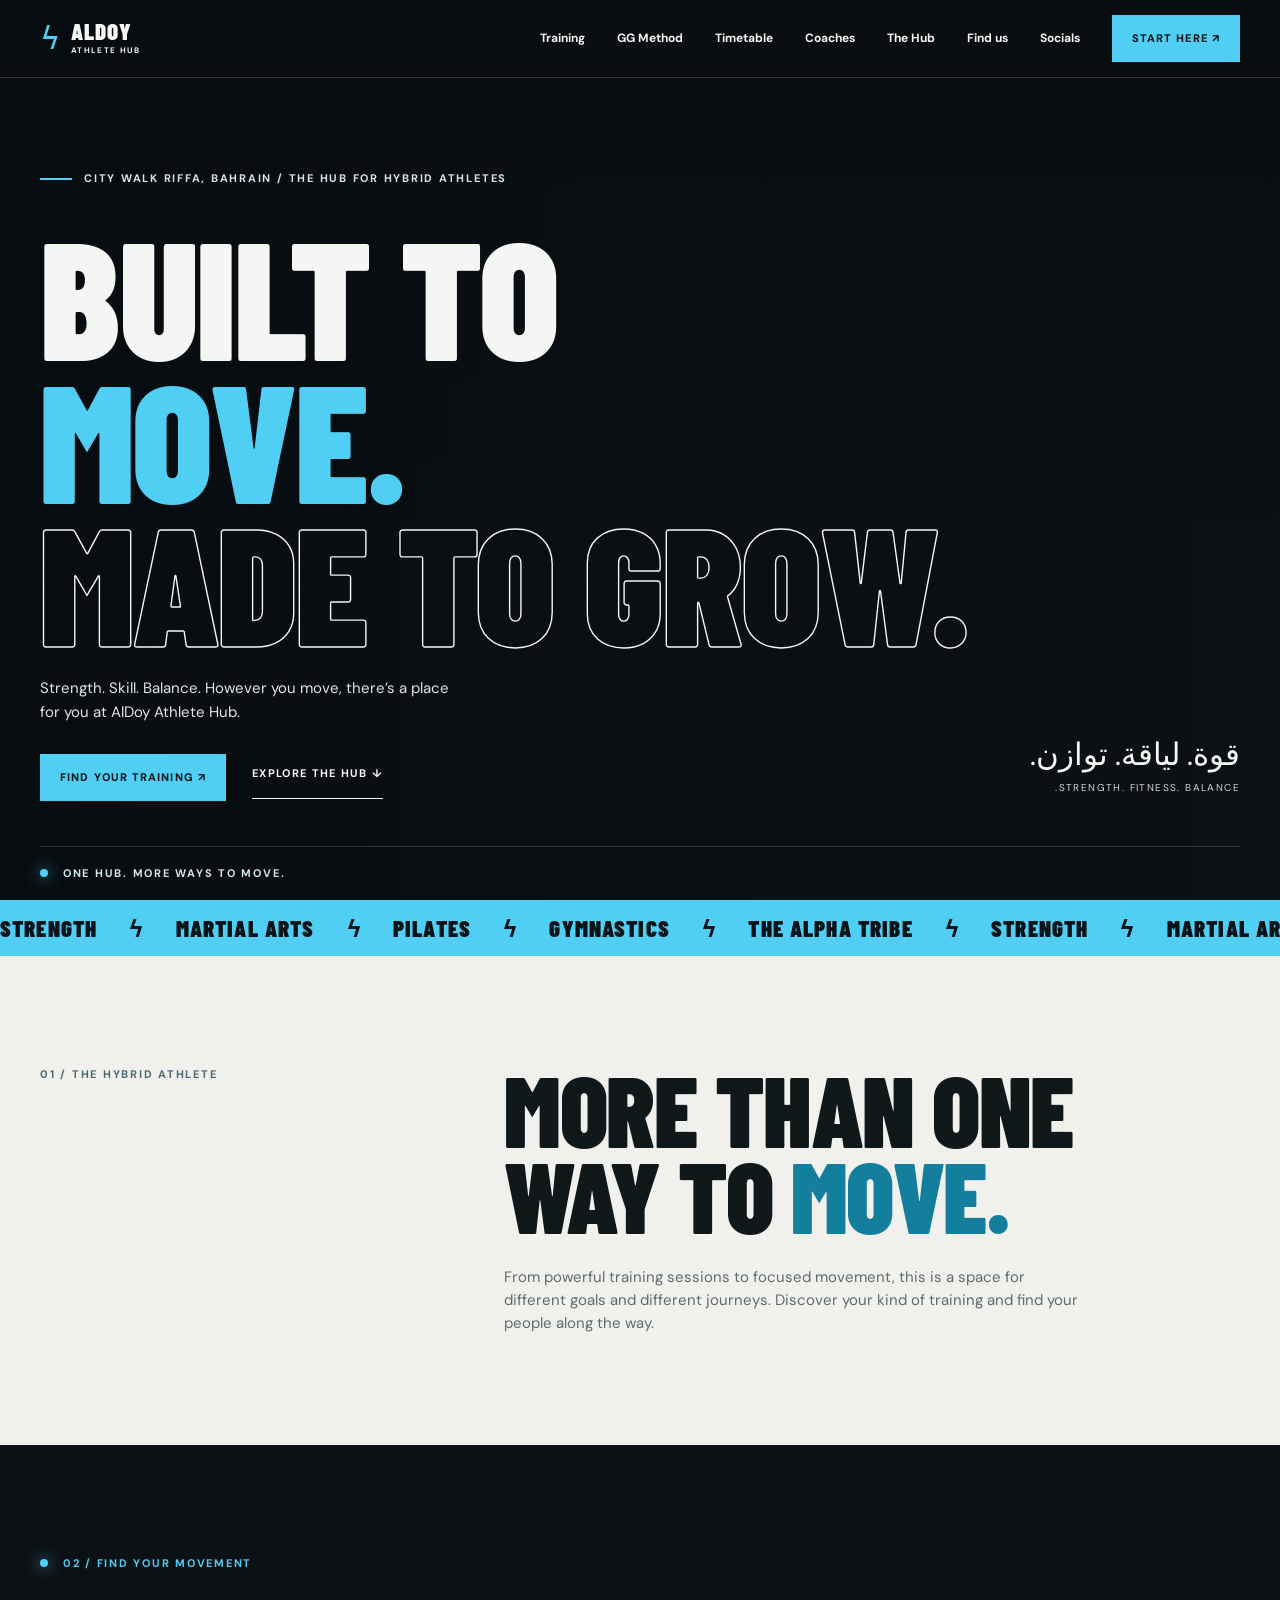
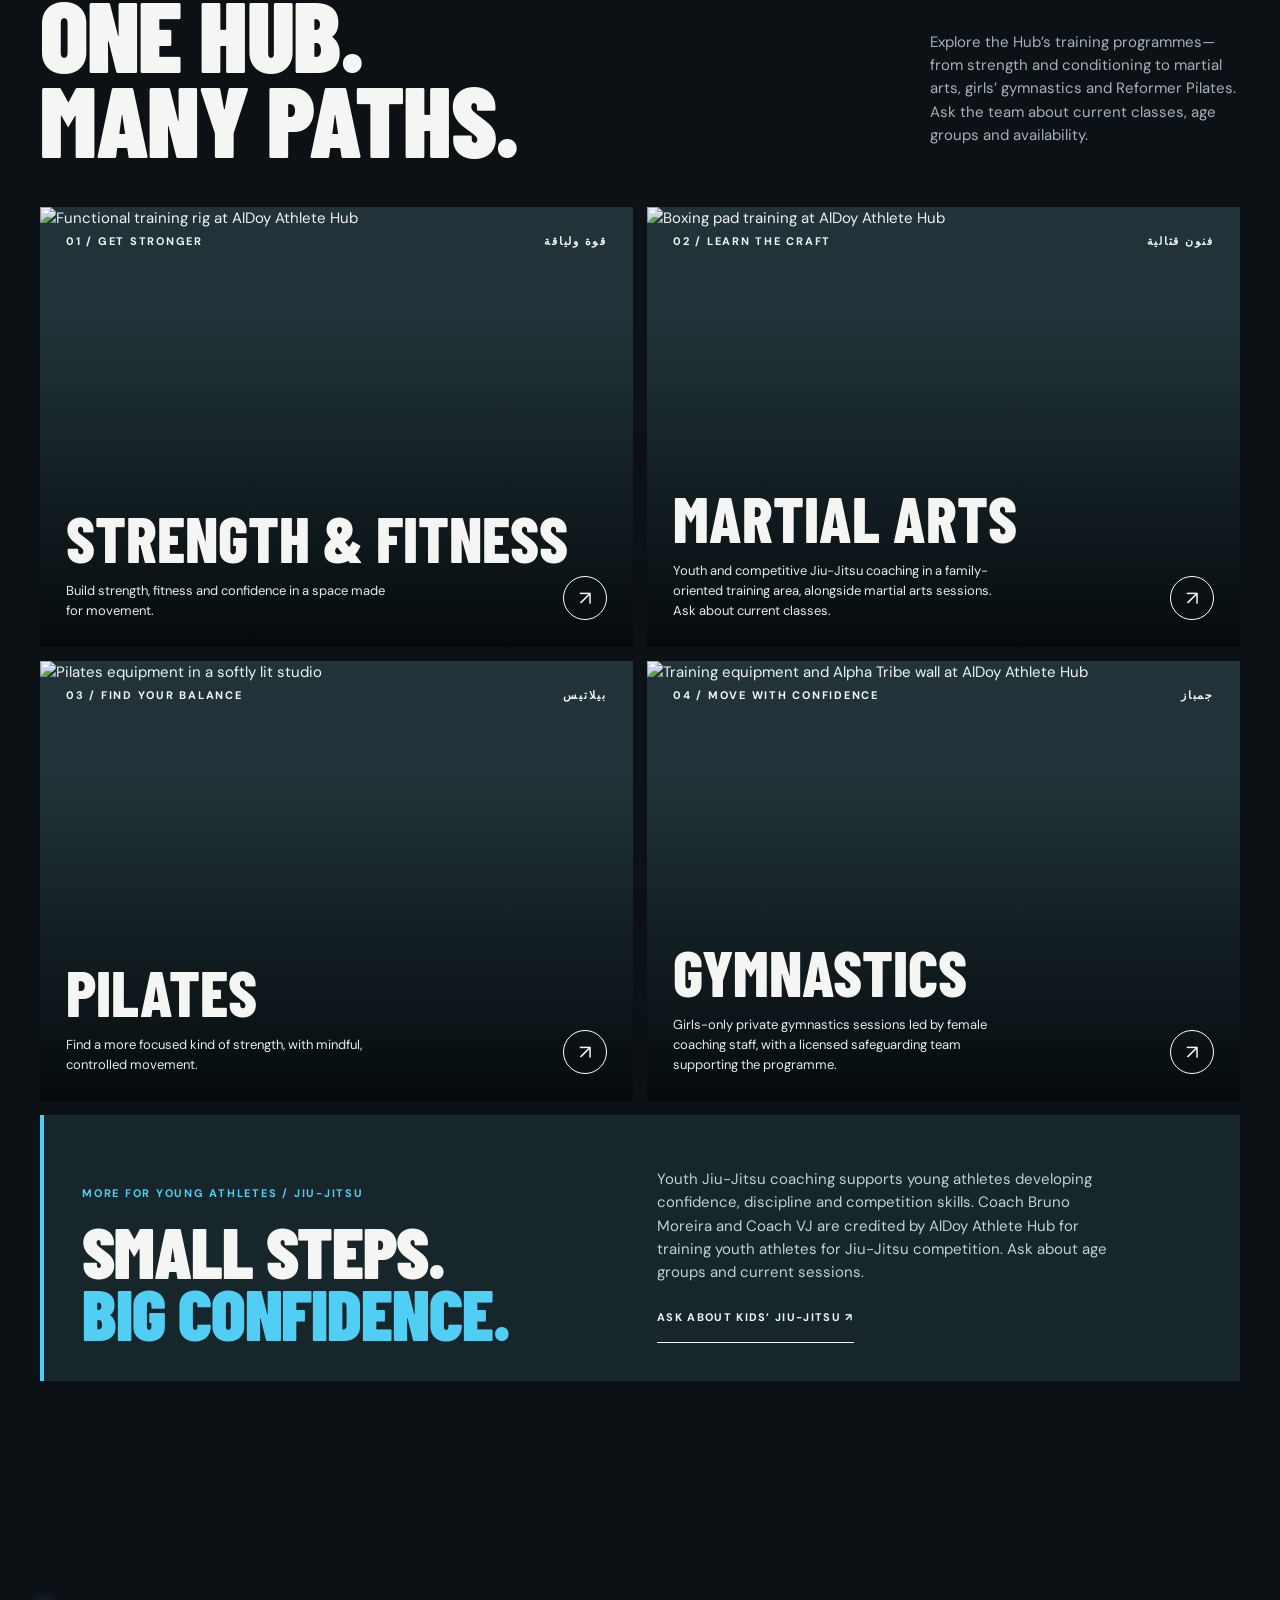
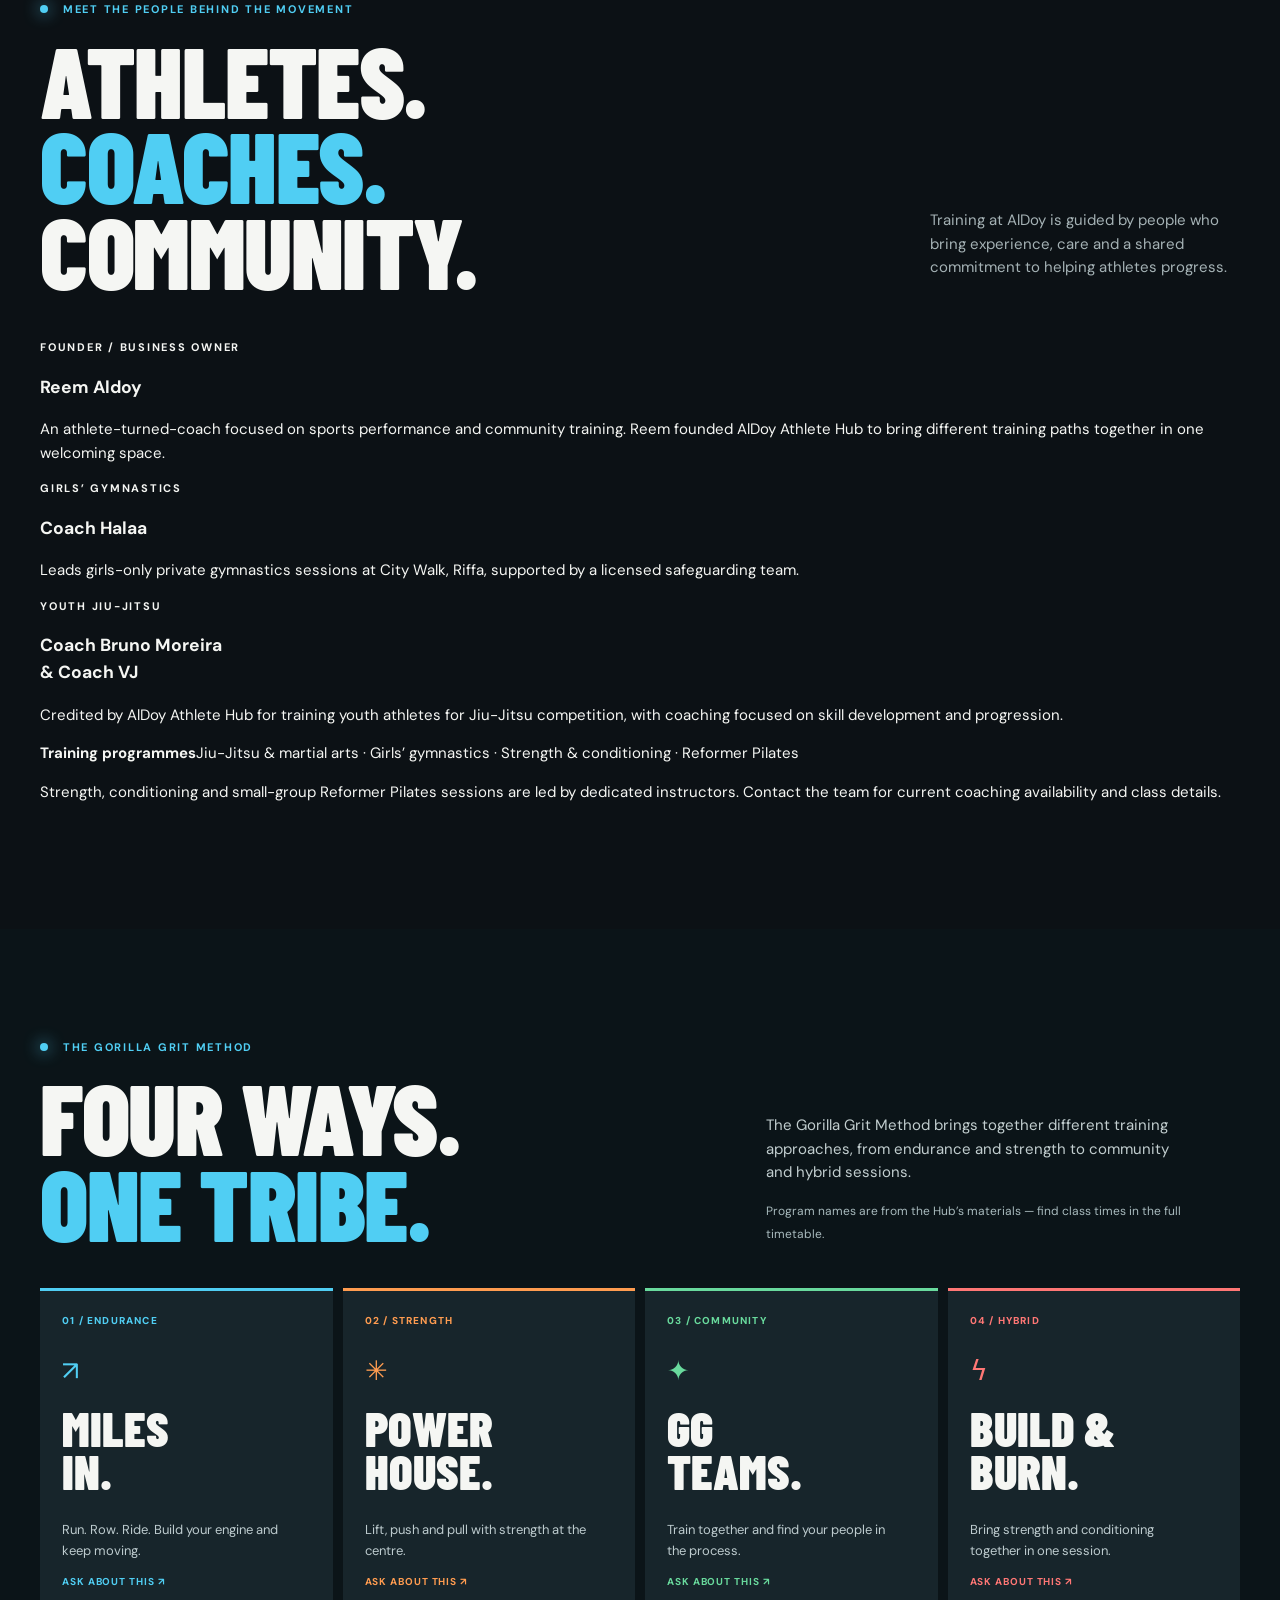
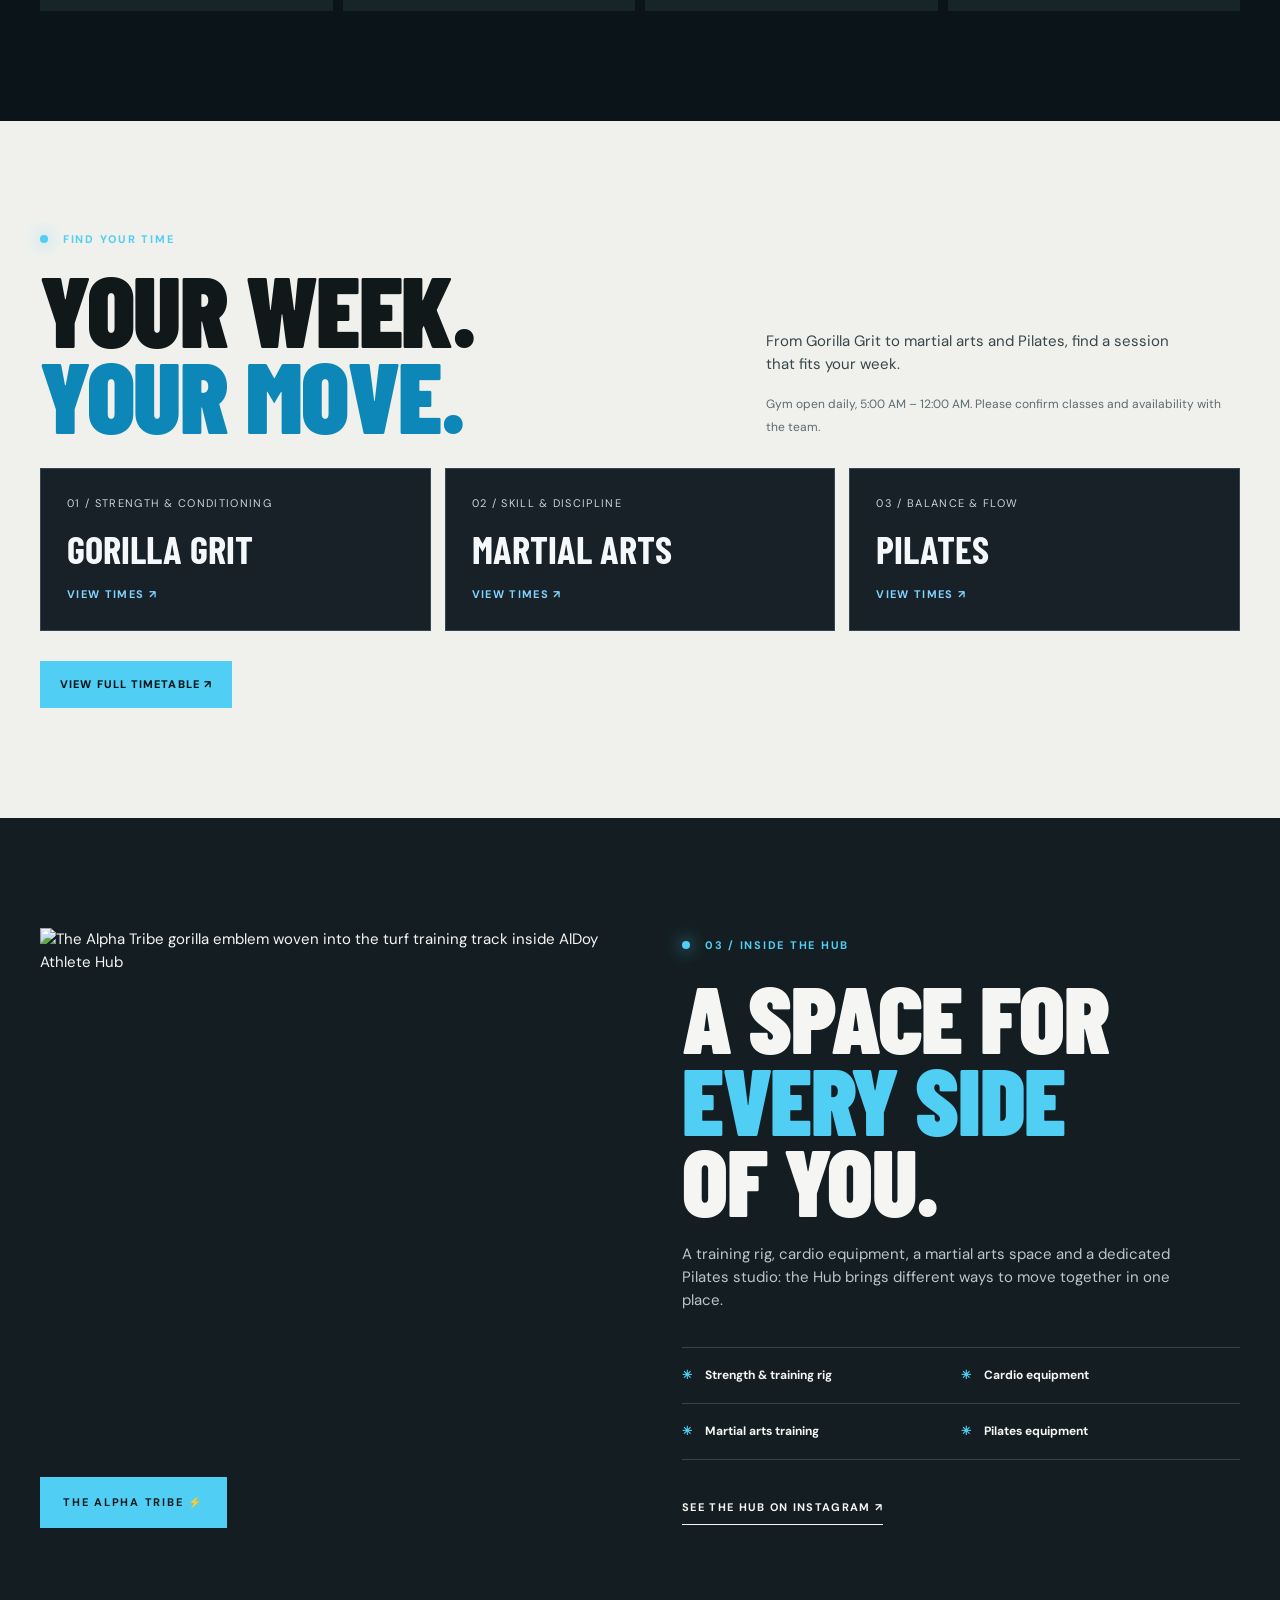
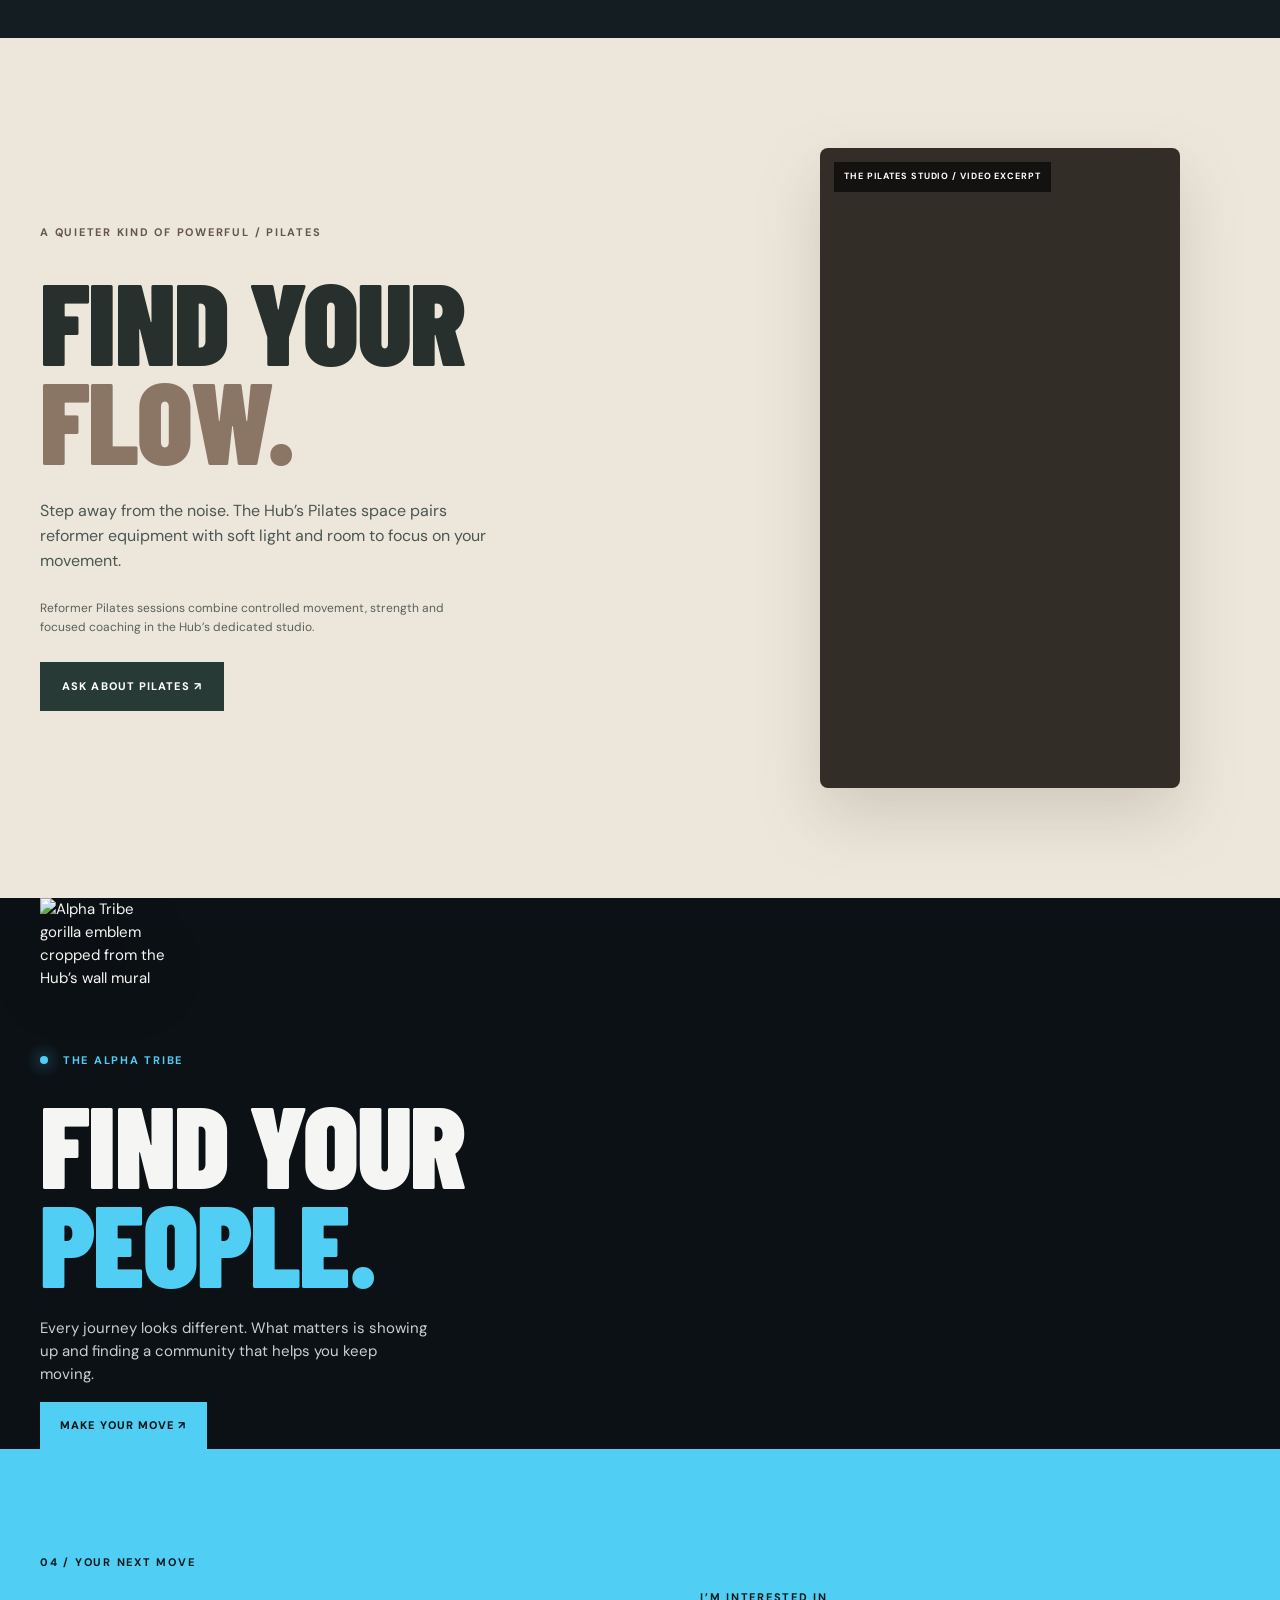
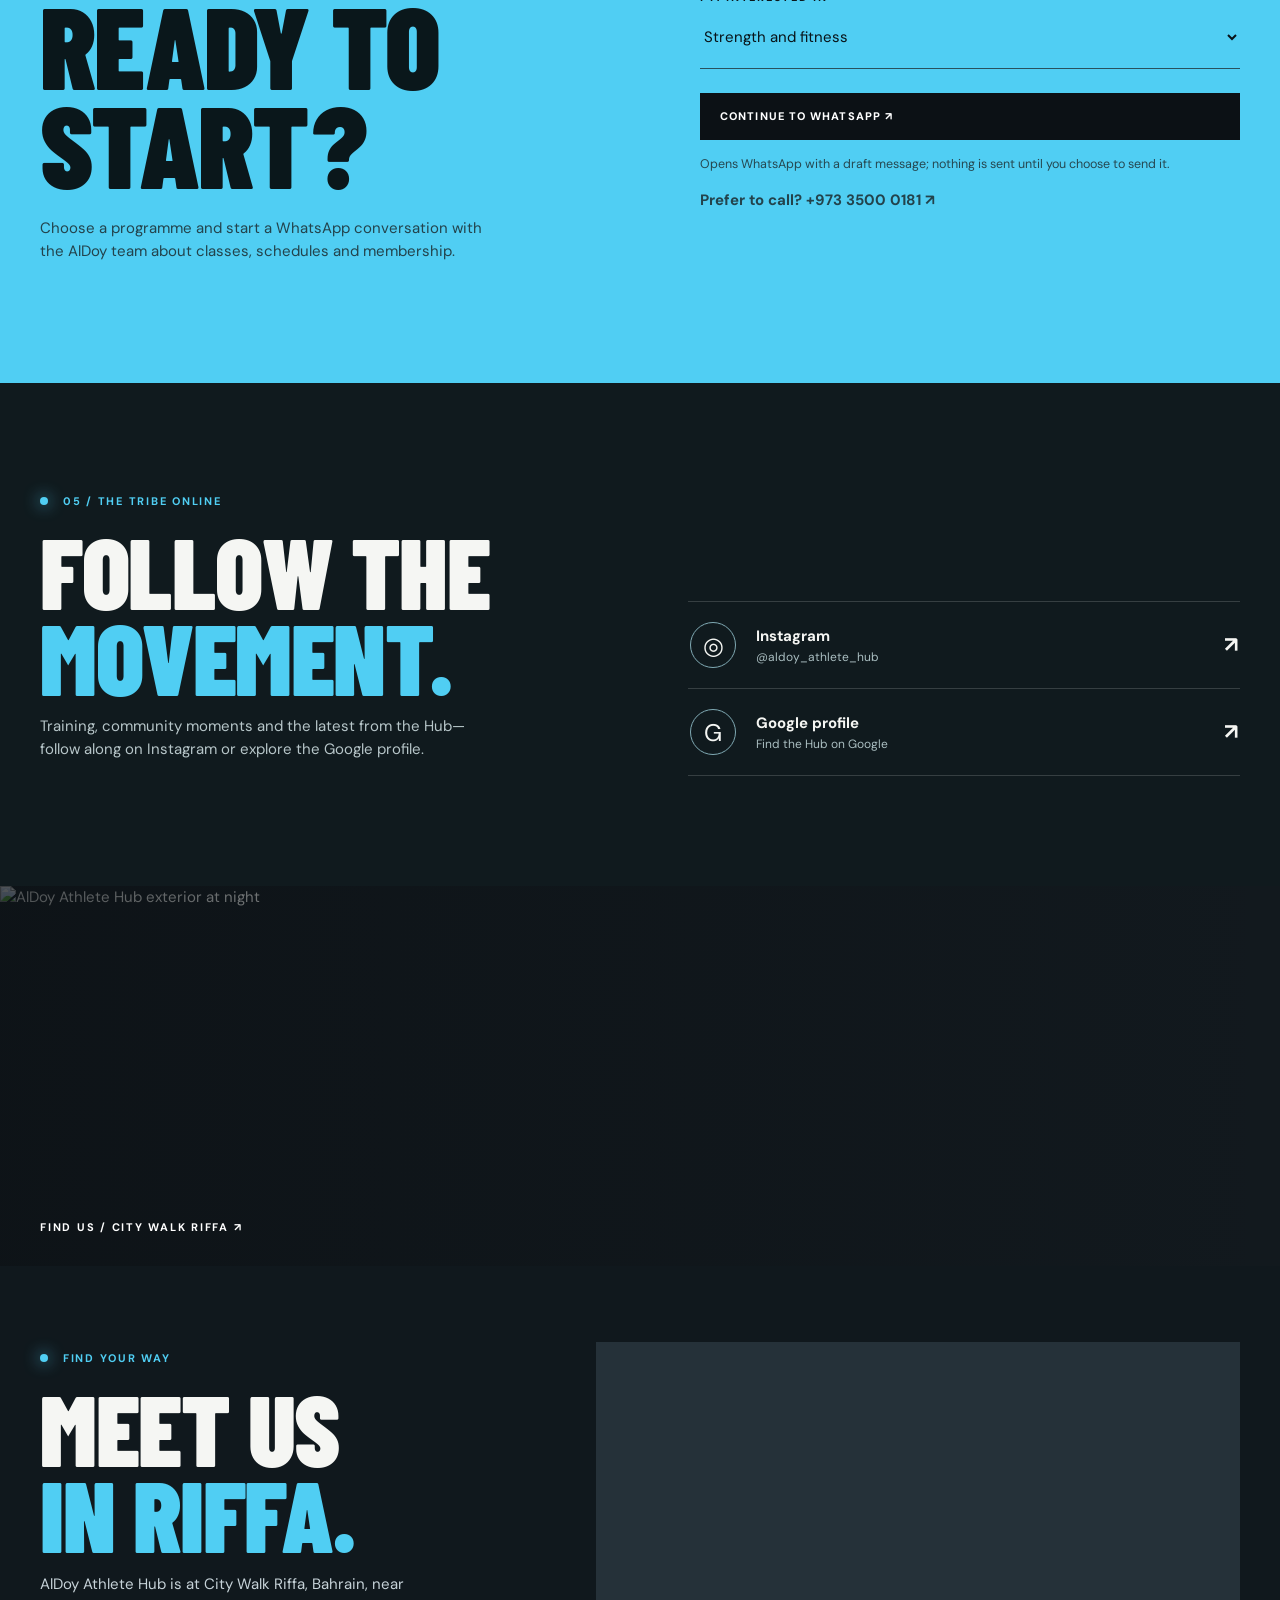
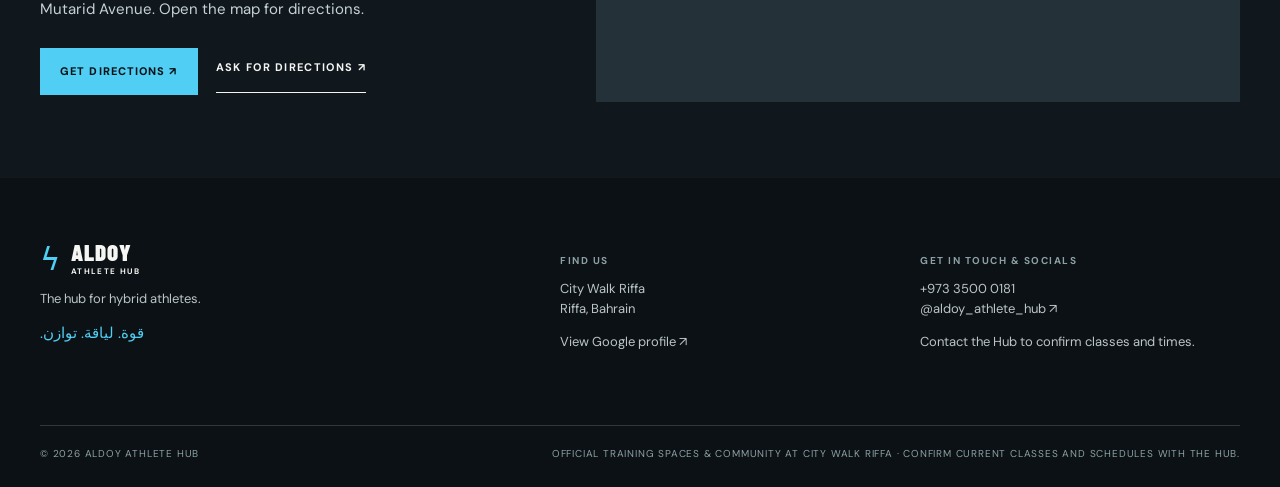
==== commit 2cadd2e5: "Hero: use hub walkthrough film, remove film section and pause button" ====
--- a/index.html
+++ b/index.html
@@ -1,9 +1,9 @@
 <!doctype html><html lang="en"><head><meta charset="utf-8"><meta name="viewport" content="width=device-width,initial-scale=1"><meta name="robots" content="noindex,nofollow"><meta name="color-scheme" content="dark light"><meta name="theme-color" content="#0c1115"><title>AlDoy Athlete Hub | Built to Move</title><meta name="description" content="Strength, martial arts, Pilates and gymnastics at AlDoy Athlete Hub, City Walk Riffa, Bahrain."><link rel="preconnect" href="https://fonts.googleapis.com"><link rel="preconnect" href="https://fonts.gstatic.com" crossorigin><link href="https://fonts.googleapis.com/css2?family=Barlow+Condensed:wght@500;600;700;800;900&family=DM+Sans:wght@400;500;600;700&display=swap" rel="stylesheet"><style>
-:root{--blue:#50cef3;--dark:#0c1115;--cream:#f0f1ed;--line:#ffffff29}*{box-sizing:border-box}html{scroll-behavior:smooth}body{margin:0;background:var(--dark);color:#f5f6f3;font:15px/1.55 'DM Sans',Arial,sans-serif}a{color:inherit;text-decoration:none}button,select{font:inherit}a:focus-visible,button:focus-visible,select:focus-visible{outline:3px solid #ffcf55;outline-offset:4px}::selection{background:var(--blue);color:#071016}.wrap{width:min(1400px,calc(100% - 80px));margin:auto}.caps{font:900 100px/.86 'Barlow Condensed',Impact,sans-serif;letter-spacing:-.015em;text-transform:uppercase}.label{text-transform:uppercase;letter-spacing:.16em;font-size:11px;font-weight:700}.dot{display:inline-block;width:8px;height:8px;background:var(--blue);border-radius:50%;margin-right:10px;box-shadow:0 0 16px var(--blue)}.nav{height:78px;position:absolute;inset:0 0 auto;z-index:8;border-bottom:1px solid var(--line)}.nav-in{display:flex;align-items:center;justify-content:space-between;height:100%}.brand{display:flex;align-items:center;gap:11px}.bolt{font-size:31px;color:var(--blue);line-height:1}.wordmark{font:900 23px/.8 'Barlow Condensed',sans-serif;letter-spacing:.04em}.wordmark small{display:block;font:700 8px/1.3 'DM Sans',sans-serif;letter-spacing:.17em;margin-top:4px}.navlinks{display:flex;gap:32px;align-items:center;font-size:12px;font-weight:700}.navlinks>a:not(.btn):hover{color:var(--blue)}.btn{display:inline-flex;justify-content:center;align-items:center;gap:24px;padding:15px 20px;background:var(--blue);color:#081318;font-size:11px;letter-spacing:.1em;font-weight:800;text-transform:uppercase;transition:.2s;border:0;cursor:pointer}.btn:hover{background:#a2eaff;transform:translateY(-2px)}.menu{display:none;border:0;background:none;color:white;font-size:25px}.hero-video{position:absolute;inset:0;width:100%;height:100%;object-fit:cover;object-position:50% 50%;z-index:0}.hero{min-height:740px;height:min(920px,100svh);position:relative;display:flex;align-items:end;overflow:hidden}.hero-image{position:absolute;inset:0;background:url('assets/photos/training-rig.webp') 55% 46%/cover}.hero:before{content:'';position:absolute;inset:0;background:linear-gradient(90deg,rgba(6,12,16,.94) 0%,rgba(8,14,17,.73) 45%,rgba(8,14,17,.12) 100%),linear-gradient(0deg,#0c1115 0%,transparent 35%,rgba(0,0,0,.25));z-index:1}.hero-content{position:relative;z-index:2;padding:170px 0 115px}.eyebrow{color:#d3e6ec}.eyebrow:before{content:'';display:inline-block;vertical-align:middle;width:32px;height:2px;background:var(--blue);margin-right:12px}h1{font-size:clamp(88px,13vw,185px)!important;margin:36px 0 25px}.blue{color:var(--blue)}.outline{color:transparent;-webkit-text-stroke:1.4px #f5f6f3}.hero-content p{max-width:420px;color:#e1e6e3;margin-bottom:30px}.actions{display:flex;align-items:center;gap:26px}.under{font-size:11px;letter-spacing:.12em;text-transform:uppercase;font-weight:700;border-bottom:1px solid;padding:10px 0}.hero-ar{position:absolute;z-index:2;right:40px;bottom:105px;text-align:right;font-size:31px}.hero-ar small{display:block;color:#cbd9da;font-size:10px;letter-spacing:.14em;text-transform:uppercase}.hero-foot{position:absolute;z-index:2;bottom:0;left:40px;right:40px;padding:18px 0;border-top:1px solid var(--line);display:flex;justify-content:space-between;color:#d3e6ec}.ticker{background:var(--blue);color:#0a1418;overflow:hidden;padding:14px 0}.track{width:max-content;white-space:nowrap;animation:move 35s linear infinite;font:900 23px 'Barlow Condensed',sans-serif;letter-spacing:.05em}.track span{margin:0 25px}@keyframes move{to{transform:translateX(-50%)}}.section{padding:110px 0}.intro{background:var(--cream);color:#10181a}.intro-grid{display:grid;grid-template-columns:1fr 2fr;gap:8%}.section-id{color:#4d6871}.intro h2,.heading{font-size:clamp(65px,7.8vw,110px);margin:0}.intro h2 span{color:#147f9d}.intro p{color:#5f6b6d;max-width:580px;margin:28px 0 0}.section-head{display:flex;justify-content:space-between;align-items:end;gap:30px;margin-bottom:45px}.section-head p{max-width:310px;color:#a5b2b5}.kicker{color:var(--blue);margin-bottom:18px}.grid{display:grid;grid-template-columns:repeat(2,1fr);gap:14px}.card{position:relative;min-height:440px;overflow:hidden;background:#22343a}.card img{position:absolute;inset:0;width:100%;height:100%;object-fit:cover;transition:transform .7s}.card:hover img{transform:scale(1.04)}.card:after{content:'';position:absolute;inset:0;background:linear-gradient(0deg,rgba(3,8,10,.94),rgba(3,8,10,.02) 75%)}.card-body{position:absolute;inset:0;padding:26px;display:flex;flex-direction:column;justify-content:space-between;z-index:1}.card-top{display:flex;justify-content:space-between}.card h3{font:800 clamp(44px,5vw,68px)/.9 'Barlow Condensed',sans-serif;text-transform:uppercase;margin:0 0 14px}.card p{margin:0;max-width:370px;color:#e5edec;font-size:13px}.card-arrow{position:absolute;right:26px;bottom:27px;border:1px solid white;width:44px;height:44px;border-radius:50%;display:grid;place-items:center;font-size:20px}.card:hover .card-arrow{background:var(--blue);border-color:var(--blue);color:#000}.card p{padding-right:42px}.card img.boxing{object-position:center 40%}.facilities{background:#141e22}.facility-grid{display:grid;grid-template-columns:1fr 1fr;gap:7%;align-items:center}.facility-img{height:600px;position:relative}.facility-img img{width:100%;height:100%;object-fit:cover;object-position:center}.tag{position:absolute;bottom:0;left:0;padding:17px 23px;background:var(--blue);color:#0d191d}.facility-copy h2{font-size:clamp(65px,7.4vw,108px);margin:22px 0}.facility-copy p{color:#bbc6c7;max-width:490px}.feature-list{display:grid;grid-template-columns:1fr 1fr;margin:35px 0;border-top:1px solid var(--line)}.feature-list div{padding:18px 0;border-bottom:1px solid var(--line);font-weight:700;font-size:12px}.feature-list span{color:var(--blue);margin-right:10px}.community{position:relative;min-height:540px;display:flex;align-items:center;overflow:hidden}.community-bg{position:absolute;inset:0;background:url('assets/photos/boxing.webp') center 45%/cover}.community:after{content:'';position:absolute;inset:0;background:linear-gradient(90deg,#0c1115 0%,rgba(12,17,21,.9) 35%,rgba(12,17,21,.3))}.community-in{z-index:1;position:relative}.community h2{font-size:clamp(70px,9vw,135px);margin:25px 0}.community p{max-width:390px;color:#c7d1d1}.join{background:var(--blue);color:#0a171b;padding:105px 0}.join-grid{display:grid;grid-template-columns:1fr 1fr;gap:10%}.join h2{font-size:clamp(75px,9vw,130px);margin:24px 0}.join p{max-width:450px;color:#23434c}.join .contact-form{padding-top:35px}.join label{display:block}.join select{width:100%;border:0;border-bottom:1px solid #28515d;background:transparent;padding:20px 0;color:#081318;margin-bottom:24px}.dark-btn{width:100%;background:#0c1115;color:white;justify-content:space-between}.dark-btn:hover{background:#263b42;color:white}.join small{display:block;margin-top:15px;color:#315762}.film{background:#090f12;padding:115px 0;overflow:hidden}.film-grid{display:grid;grid-template-columns:1.15fr .85fr;gap:8%;align-items:center}.film-copy h2{font-size:clamp(62px,7.4vw,108px);margin:22px 0}.film-copy p{color:#b6c3c4;max-width:470px}.film-copy .under{display:inline-block;margin-top:16px}.disclosure{font-size:12px;line-height:1.6;color:#8fa2a6;border-left:2px solid #50cef34d;padding-left:15px;margin-top:24px;max-width:460px}.phone{position:relative;width:min(330px,78vw);margin-inline:auto;aspect-ratio:9/16;border-radius:40px;overflow:hidden;border:9px solid #16232a;box-shadow:0 34px 90px #000d,0 0 0 1px #ffffff1a}.phone video{width:100%;height:100%;object-fit:cover;display:block}.phone-tag{position:absolute;left:0;bottom:0;background:var(--blue);color:#081318;padding:10px 16px;border-radius:0 18px 0 0;font-size:10px}.film-note{display:flex;gap:14px;flex-wrap:wrap;margin-top:34px}.film-note span{border:1px solid #ffffff1f;padding:9px 14px;font-size:10px;letter-spacing:.14em;text-transform:uppercase;font-weight:700;color:#a8b6b8}.visit-photo{height:380px;position:relative;overflow:hidden;background:#12191e}.visit-photo img{width:100%;height:100%;object-fit:cover;object-position:center 39%}.visit-photo:after{content:"";position:absolute;inset:0;background:linear-gradient(90deg,#0c1115b8,transparent)}.visit-photo span{position:absolute;bottom:30px;left:40px;z-index:1;color:white}.footer{padding:65px 0 25px}.footer-grid{display:grid;grid-template-columns:1.5fr 1fr 1fr;gap:40px;padding-bottom:60px}.footer p,.footer address{color:#bbc5c7;font-size:13px;font-style:normal}.footer h3{font-size:10px;letter-spacing:.15em;text-transform:uppercase;color:#8ca1a5}.footer a:hover{color:var(--blue)}.bottom{border-top:1px solid var(--line);padding-top:20px;display:flex;justify-content:space-between;gap:20px;color:#8ca1a5;font-size:10px;text-transform:uppercase;letter-spacing:.08em}.floating.is-hidden{opacity:0;pointer-events:none}.floating{transition:opacity .2s;position:fixed;z-index:7;bottom:20px;right:20px;background:var(--blue);color:#07161a;border-radius:100px;padding:13px 20px;font-weight:800;font-size:11px;text-transform:uppercase;letter-spacing:.05em;box-shadow:0 5px 22px #0007}.reveal{opacity:0;transform:translateY(25px);transition:opacity .7s,transform .7s}.reveal.visible{opacity:1;transform:none}
+:root{--blue:#50cef3;--dark:#0c1115;--cream:#f0f1ed;--line:#ffffff29}*{box-sizing:border-box}html{scroll-behavior:smooth}body{margin:0;background:var(--dark);color:#f5f6f3;font:15px/1.55 'DM Sans',Arial,sans-serif}a{color:inherit;text-decoration:none}button,select{font:inherit}a:focus-visible,button:focus-visible,select:focus-visible{outline:3px solid #ffcf55;outline-offset:4px}::selection{background:var(--blue);color:#071016}.wrap{width:min(1400px,calc(100% - 80px));margin:auto}.caps{font:900 100px/.86 'Barlow Condensed',Impact,sans-serif;letter-spacing:-.015em;text-transform:uppercase}.label{text-transform:uppercase;letter-spacing:.16em;font-size:11px;font-weight:700}.dot{display:inline-block;width:8px;height:8px;background:var(--blue);border-radius:50%;margin-right:10px;box-shadow:0 0 16px var(--blue)}.nav{height:78px;position:absolute;inset:0 0 auto;z-index:8;border-bottom:1px solid var(--line)}.nav-in{display:flex;align-items:center;justify-content:space-between;height:100%}.brand{display:flex;align-items:center;gap:11px}.bolt{font-size:31px;color:var(--blue);line-height:1}.wordmark{font:900 23px/.8 'Barlow Condensed',sans-serif;letter-spacing:.04em}.wordmark small{display:block;font:700 8px/1.3 'DM Sans',sans-serif;letter-spacing:.17em;margin-top:4px}.navlinks{display:flex;gap:32px;align-items:center;font-size:12px;font-weight:700}.navlinks>a:not(.btn):hover{color:var(--blue)}.btn{display:inline-flex;justify-content:center;align-items:center;gap:24px;padding:15px 20px;background:var(--blue);color:#081318;font-size:11px;letter-spacing:.1em;font-weight:800;text-transform:uppercase;transition:.2s;border:0;cursor:pointer}.btn:hover{background:#a2eaff;transform:translateY(-2px)}.menu{display:none;border:0;background:none;color:white;font-size:25px}.hero-video{position:absolute;inset:0;width:100%;height:100%;object-fit:cover;object-position:50% 44%;z-index:0}.hero{min-height:740px;height:min(920px,100svh);position:relative;display:flex;align-items:end;overflow:hidden}.hero-image{position:absolute;inset:0;background:url('assets/photos/training-rig.webp') 55% 46%/cover}.hero:before{content:'';position:absolute;inset:0;background:linear-gradient(90deg,rgba(6,12,16,.94) 0%,rgba(8,14,17,.73) 45%,rgba(8,14,17,.12) 100%),linear-gradient(0deg,#0c1115 0%,transparent 35%,rgba(0,0,0,.25));z-index:1}.hero-content{position:relative;z-index:2;padding:170px 0 115px}.eyebrow{color:#d3e6ec}.eyebrow:before{content:'';display:inline-block;vertical-align:middle;width:32px;height:2px;background:var(--blue);margin-right:12px}h1{font-size:clamp(88px,13vw,185px)!important;margin:36px 0 25px}.blue{color:var(--blue)}.outline{color:transparent;-webkit-text-stroke:1.4px #f5f6f3}.hero-content p{max-width:420px;color:#e1e6e3;margin-bottom:30px}.actions{display:flex;align-items:center;gap:26px}.under{font-size:11px;letter-spacing:.12em;text-transform:uppercase;font-weight:700;border-bottom:1px solid;padding:10px 0}.hero-ar{position:absolute;z-index:2;right:40px;bottom:105px;text-align:right;font-size:31px}.hero-ar small{display:block;color:#cbd9da;font-size:10px;letter-spacing:.14em;text-transform:uppercase}.hero-foot{position:absolute;z-index:2;bottom:0;left:40px;right:40px;padding:18px 0;border-top:1px solid var(--line);display:flex;justify-content:space-between;color:#d3e6ec}.ticker{background:var(--blue);color:#0a1418;overflow:hidden;padding:14px 0}.track{width:max-content;white-space:nowrap;animation:move 35s linear infinite;font:900 23px 'Barlow Condensed',sans-serif;letter-spacing:.05em}.track span{margin:0 25px}@keyframes move{to{transform:translateX(-50%)}}.section{padding:110px 0}.intro{background:var(--cream);color:#10181a}.intro-grid{display:grid;grid-template-columns:1fr 2fr;gap:8%}.section-id{color:#4d6871}.intro h2,.heading{font-size:clamp(65px,7.8vw,110px);margin:0}.intro h2 span{color:#147f9d}.intro p{color:#5f6b6d;max-width:580px;margin:28px 0 0}.section-head{display:flex;justify-content:space-between;align-items:end;gap:30px;margin-bottom:45px}.section-head p{max-width:310px;color:#a5b2b5}.kicker{color:var(--blue);margin-bottom:18px}.grid{display:grid;grid-template-columns:repeat(2,1fr);gap:14px}.card{position:relative;min-height:440px;overflow:hidden;background:#22343a}.card img{position:absolute;inset:0;width:100%;height:100%;object-fit:cover;transition:transform .7s}.card:hover img{transform:scale(1.04)}.card:after{content:'';position:absolute;inset:0;background:linear-gradient(0deg,rgba(3,8,10,.94),rgba(3,8,10,.02) 75%)}.card-body{position:absolute;inset:0;padding:26px;display:flex;flex-direction:column;justify-content:space-between;z-index:1}.card-top{display:flex;justify-content:space-between}.card h3{font:800 clamp(44px,5vw,68px)/.9 'Barlow Condensed',sans-serif;text-transform:uppercase;margin:0 0 14px}.card p{margin:0;max-width:370px;color:#e5edec;font-size:13px}.card-arrow{position:absolute;right:26px;bottom:27px;border:1px solid white;width:44px;height:44px;border-radius:50%;display:grid;place-items:center;font-size:20px}.card:hover .card-arrow{background:var(--blue);border-color:var(--blue);color:#000}.card p{padding-right:42px}.card img.boxing{object-position:center 40%}.facilities{background:#141e22}.facility-grid{display:grid;grid-template-columns:1fr 1fr;gap:7%;align-items:center}.facility-img{height:600px;position:relative}.facility-img img{width:100%;height:100%;object-fit:cover;object-position:center}.tag{position:absolute;bottom:0;left:0;padding:17px 23px;background:var(--blue);color:#0d191d}.facility-copy h2{font-size:clamp(65px,7.4vw,108px);margin:22px 0}.facility-copy p{color:#bbc6c7;max-width:490px}.feature-list{display:grid;grid-template-columns:1fr 1fr;margin:35px 0;border-top:1px solid var(--line)}.feature-list div{padding:18px 0;border-bottom:1px solid var(--line);font-weight:700;font-size:12px}.feature-list span{color:var(--blue);margin-right:10px}.community{position:relative;min-height:540px;display:flex;align-items:center;overflow:hidden}.community-bg{position:absolute;inset:0;background:url('assets/photos/boxing.webp') center 45%/cover}.community:after{content:'';position:absolute;inset:0;background:linear-gradient(90deg,#0c1115 0%,rgba(12,17,21,.9) 35%,rgba(12,17,21,.3))}.community-in{z-index:1;position:relative}.community h2{font-size:clamp(70px,9vw,135px);margin:25px 0}.community p{max-width:390px;color:#c7d1d1}.join{background:var(--blue);color:#0a171b;padding:105px 0}.join-grid{display:grid;grid-template-columns:1fr 1fr;gap:10%}.join h2{font-size:clamp(75px,9vw,130px);margin:24px 0}.join p{max-width:450px;color:#23434c}.join .contact-form{padding-top:35px}.join label{display:block}.join select{width:100%;border:0;border-bottom:1px solid #28515d;background:transparent;padding:20px 0;color:#081318;margin-bottom:24px}.dark-btn{width:100%;background:#0c1115;color:white;justify-content:space-between}.dark-btn:hover{background:#263b42;color:white}.join small{display:block;margin-top:15px;color:#315762}.film{background:#090f12;padding:115px 0;overflow:hidden}.film-grid{display:grid;grid-template-columns:1.15fr .85fr;gap:8%;align-items:center}.film-copy h2{font-size:clamp(62px,7.4vw,108px);margin:22px 0}.film-copy p{color:#b6c3c4;max-width:470px}.film-copy .under{display:inline-block;margin-top:16px}.disclosure{font-size:12px;line-height:1.6;color:#8fa2a6;border-left:2px solid #50cef34d;padding-left:15px;margin-top:24px;max-width:460px}.phone{position:relative;width:min(330px,78vw);margin-inline:auto;aspect-ratio:9/16;border-radius:40px;overflow:hidden;border:9px solid #16232a;box-shadow:0 34px 90px #000d,0 0 0 1px #ffffff1a}.phone video{width:100%;height:100%;object-fit:cover;display:block}.phone-tag{position:absolute;left:0;bottom:0;background:var(--blue);color:#081318;padding:10px 16px;border-radius:0 18px 0 0;font-size:10px}.film-note{display:flex;gap:14px;flex-wrap:wrap;margin-top:34px}.film-note span{border:1px solid #ffffff1f;padding:9px 14px;font-size:10px;letter-spacing:.14em;text-transform:uppercase;font-weight:700;color:#a8b6b8}.visit-photo{height:380px;position:relative;overflow:hidden;background:#12191e}.visit-photo img{width:100%;height:100%;object-fit:cover;object-position:center 39%}.visit-photo:after{content:"";position:absolute;inset:0;background:linear-gradient(90deg,#0c1115b8,transparent)}.visit-photo span{position:absolute;bottom:30px;left:40px;z-index:1;color:white}.footer{padding:65px 0 25px}.footer-grid{display:grid;grid-template-columns:1.5fr 1fr 1fr;gap:40px;padding-bottom:60px}.footer p,.footer address{color:#bbc5c7;font-size:13px;font-style:normal}.footer h3{font-size:10px;letter-spacing:.15em;text-transform:uppercase;color:#8ca1a5}.footer a:hover{color:var(--blue)}.bottom{border-top:1px solid var(--line);padding-top:20px;display:flex;justify-content:space-between;gap:20px;color:#8ca1a5;font-size:10px;text-transform:uppercase;letter-spacing:.08em}.floating.is-hidden{opacity:0;pointer-events:none}.floating{transition:opacity .2s;position:fixed;z-index:7;bottom:20px;right:20px;background:var(--blue);color:#07161a;border-radius:100px;padding:13px 20px;font-weight:800;font-size:11px;text-transform:uppercase;letter-spacing:.05em;box-shadow:0 5px 22px #0007}.reveal{opacity:0;transform:translateY(25px);transition:opacity .7s,transform .7s}.reveal.visible{opacity:1;transform:none}
 @media(max-width:800px){.film{padding:75px 0}.film-grid{grid-template-columns:1fr;gap:40px}.hero-video{object-position:52% 46%}.wrap{width:calc(100% - 40px)}.nav{height:68px}.navlinks{display:none;position:absolute;top:68px;left:0;right:0;padding:25px 20px;background:#101b20;flex-direction:column;align-items:stretch;gap:20px}.navlinks.open{display:flex}.menu{display:block}.hero{min-height:650px;height:90svh}.hero-content{padding:130px 0 110px}h1{font-size:clamp(76px,17vw,125px)!important}.hero-ar{display:none}.hero-foot{left:20px;right:20px;font-size:9px}.hero-foot span:last-child{display:none}.section{padding:75px 0}.intro-grid,.facility-grid,.join-grid{grid-template-columns:1fr;gap:35px}.section-head{display:block}.grid{grid-template-columns:1fr 1fr}.card{min-height:360px}.card-body{padding:19px}.card-arrow{right:19px;bottom:20px}.facility-img{height:430px}.facility-copy h2{font-size:70px}.community{min-height:500px}.join{padding:75px 0}.join .contact-form{padding-top:0}.footer-grid{grid-template-columns:1fr 1fr}.footer-grid>div:first-child{grid-column:1/-1}.bottom{flex-direction:column;padding-bottom:60px}}@media(max-width:540px){.grid{grid-template-columns:1fr}.card{min-height:380px}.hero-image{background-position:52% center}.hero:before{background:linear-gradient(90deg,rgba(6,12,16,.87),rgba(8,14,17,.45)),linear-gradient(0deg,#0c1115,transparent 35%)}.facility-img{height:380px}.footer-grid{gap:20px}.floating{bottom:14px;right:14px}.actions{gap:16px}.btn{gap:12px}}@media(prefers-reduced-motion:reduce){*,*:before,*:after{animation-duration:.01ms!important;animation-iteration-count:1!important;transition-duration:.01ms!important;scroll-behavior:auto!important}.reveal{opacity:1;transform:none}}
 
-.hero-disclosure{display:block;color:#e2eef0;font-size:10px;letter-spacing:.08em;margin-top:15px}.skip-link{position:fixed;left:10px;top:-100px;z-index:99;background:#fff;color:#000;padding:12px}.skip-link:focus{top:10px}.hero-controls{display:flex;align-items:center;gap:8px}.hero-controls button{min-height:44px;background:transparent;color:#e8f5f7;border:1px solid #a2c9d0;padding:8px 10px;cursor:pointer;font:700 10px 'DM Sans',sans-serif;letter-spacing:.06em;text-transform:uppercase}.kids-spotlight{margin-top:14px;padding:38px;background:#16262b;border-left:4px solid var(--blue);display:grid;grid-template-columns:1fr 1fr;gap:30px;align-items:end}.kids-title{font-size:clamp(45px,5.6vw,78px);margin:15px 0 0}.kids-spotlight p{color:#c3d0d1;max-width:470px}.kids-spotlight .under{display:inline-block}.alpha-emblem{width:132px;height:132px;object-fit:contain;display:block;margin-bottom:22px;filter:drop-shadow(0 10px 22px #0009)}.socials{background:#101a1e}.socials-grid{display:grid;grid-template-columns:1fr 1fr;gap:8%;align-items:end}.socials-grid p{color:#b7c6c9;max-width:430px}.social-links{border-top:1px solid var(--line)}.social-links a{display:flex;align-items:center;gap:20px;border-bottom:1px solid var(--line);padding:20px 2px;transition:color .2s}.social-links a:hover{color:var(--blue)}.social-icon{width:46px;height:46px;border:1px solid #80aab4;border-radius:50%;display:grid;place-items:center;font-size:24px}.social-links strong,.social-links small{display:block}.social-links small{font-size:12px;color:#aabec1}.social-links b{margin-left:auto;font-size:22px}.contact-form small{display:block;margin-top:15px;color:#264851}.js .reveal{opacity:0;transform:translateY(25px)}.js .reveal.visible{opacity:1;transform:none}.reveal{opacity:1;transform:none}.hero-foot .hero-controls{display:flex} .social-links a,.under,.floating,.menu{min-height:44px}
-@media(max-width:800px){.kids-spotlight,.socials-grid{grid-template-columns:1fr;gap:20px}.hero-foot span.hero-controls:last-child{display:flex}.hero-controls span{display:none}.navlinks a:not(.btn){padding:6px 0}.footer a{display:inline-block;min-height:32px}.alpha-emblem{width:100px;height:100px}.kids-spotlight{padding:28px 22px}.socials-grid{gap:35px}.hero-foot{align-items:center}.hero-controls button{font-size:9px}}
+.hero-disclosure{display:block;color:#e2eef0;font-size:10px;letter-spacing:.08em;margin-top:15px}.skip-link{position:fixed;left:10px;top:-100px;z-index:99;background:#fff;color:#000;padding:12px}.skip-link:focus{top:10px}.kids-spotlight{margin-top:14px;padding:38px;background:#16262b;border-left:4px solid var(--blue);display:grid;grid-template-columns:1fr 1fr;gap:30px;align-items:end}.kids-title{font-size:clamp(45px,5.6vw,78px);margin:15px 0 0}.kids-spotlight p{color:#c3d0d1;max-width:470px}.kids-spotlight .under{display:inline-block}.alpha-emblem{width:132px;height:132px;object-fit:contain;display:block;margin-bottom:22px;filter:drop-shadow(0 10px 22px #0009)}.socials{background:#101a1e}.socials-grid{display:grid;grid-template-columns:1fr 1fr;gap:8%;align-items:end}.socials-grid p{color:#b7c6c9;max-width:430px}.social-links{border-top:1px solid var(--line)}.social-links a{display:flex;align-items:center;gap:20px;border-bottom:1px solid var(--line);padding:20px 2px;transition:color .2s}.social-links a:hover{color:var(--blue)}.social-icon{width:46px;height:46px;border:1px solid #80aab4;border-radius:50%;display:grid;place-items:center;font-size:24px}.social-links strong,.social-links small{display:block}.social-links small{font-size:12px;color:#aabec1}.social-links b{margin-left:auto;font-size:22px}.contact-form small{display:block;margin-top:15px;color:#264851}.js .reveal{opacity:0;transform:translateY(25px)}.js .reveal.visible{opacity:1;transform:none}.reveal{opacity:1;transform:none} .social-links a,.under,.floating,.menu{min-height:44px}
+@media(max-width:800px){.kids-spotlight,.socials-grid{grid-template-columns:1fr;gap:20px}.navlinks a:not(.btn){padding:6px 0}.footer a{display:inline-block;min-height:32px}.alpha-emblem{width:100px;height:100px}.kids-spotlight{padding:28px 22px}.socials-grid{gap:35px}.hero-foot{align-items:center}}
 @media(max-width:400px){.hero-content h1{font-size:clamp(59px,16vw,76px)!important}.hero-content .actions{align-items:flex-start;flex-direction:column;gap:8px}.hero-content{padding-bottom:105px}.hero-content p{margin-bottom:20px}.hero{min-height:710px}.card h3{font-size:44px}.visit-photo span{left:20px}}
 @media(prefers-reduced-motion:reduce){.js .reveal{opacity:1;transform:none}}
 
@@ -13,9 +13,9 @@
 
 .schedule-categories{display:grid;grid-template-columns:repeat(3,minmax(0,1fr));gap:14px;margin:30px 0}.schedule-categories a{background:#172127;color:#f4f8fa;border:1px solid #344650;padding:26px;min-height:150px;display:flex;flex-direction:column;justify-content:space-between;gap:18px;transition:border-color .2s,transform .2s;text-decoration:none}.schedule-categories a:hover{border-color:#64c5f8;transform:translateY(-3px)}.schedule-categories span,.schedule-categories b{font-size:11px;letter-spacing:.12em;text-transform:uppercase}.schedule-categories span{color:#c5d5df}.schedule-categories b{color:#82d2ff}.schedule-categories strong{font-family:'Barlow Condensed',sans-serif;font-size:clamp(1.6rem,3vw,2.5rem);line-height:1}.schedule-all{display:inline-flex}.location-section{background:#10181d;padding:76px 0}.location-grid{display:grid;grid-template-columns:1fr 1.25fr;gap:40px;align-items:center}.location-copy p{max-width:40ch;color:#c6d2d8;line-height:1.7}.location-map{width:100%;height:360px;border:0;display:block;background:#253139}.location-actions{display:flex;gap:18px;align-items:center;flex-wrap:wrap;margin-top:25px}@media(max-width:700px){.schedule-categories,.location-grid{grid-template-columns:1fr}.schedule-categories a{min-height:125px}.location-map{height:300px}.location-section{padding:55px 0}}
 @media(max-width:400px){.socials-grid,.kids-spotlight{min-width:0}.socials-grid>*,.kids-spotlight>*{min-width:0}.socials .heading{font-size:clamp(32px,10vw,40px)}.kids-title{font-size:clamp(26px,9vw,35px)}}
-</style><noscript><style>#hero-toggle{display:none}@media(max-width:800px){.nav{position:relative;height:auto}.nav-in{display:block;padding:16px 0}.navlinks{position:static;display:flex;background:transparent;padding:18px 0 0;flex-direction:row;flex-wrap:wrap;gap:14px}.menu{display:none}.navlinks .btn{padding:10px}}
+</style><noscript><style>@media(max-width:800px){.nav{position:relative;height:auto}.nav-in{display:block;padding:16px 0}.navlinks{position:static;display:flex;background:transparent;padding:18px 0 0;flex-direction:row;flex-wrap:wrap;gap:14px}.menu{display:none}.navlinks .btn{padding:10px}}
 /* Pitch-ready coaching profiles */.coaching{background:#111a20}.coaching-grid{display:grid;grid-template-columns:repeat(3,minmax(0,1fr));gap:14px;margin-top:34px}.coach-card{padding:28px;background:#18232a;border:1px solid #344650;min-height:250px}.coach-card .label{color:var(--blue);font-size:10px}.coach-card h3{font:900 clamp(28px,3vw,42px)/.95 'Barlow Condensed',Impact,sans-serif;text-transform:uppercase;margin:24px 0 14px}.coach-card p,.coaching-note p{color:#c6d2d8;line-height:1.7;font-size:14px}.coaching-note{display:grid;grid-template-columns:.7fr 1.3fr;gap:12px 30px;padding:24px 28px;margin-top:14px;background:#eaf0ee;color:#10181a}.coaching-note strong{text-transform:uppercase;font-size:11px;letter-spacing:.12em}.coaching-note span{font-weight:700}.coaching-note p{grid-column:2;color:#39464a;margin:0}@media(max-width:800px){.coaching-grid{grid-template-columns:1fr}.coach-card{min-height:0}.coaching-note{grid-template-columns:1fr}.coaching-note p{grid-column:1}}
-</style></noscript><script type="application/ld+json">{"@context":"https://schema.org","@type":"SportsActivityLocation","name":"AlDoy Athlete Hub","description":"Strength and fitness, martial arts, Pilates and gymnastics in Riffa, Bahrain.","telephone":"+97335000181","address":{"@type":"PostalAddress","addressLocality":"Riffa","addressCountry":"BH"},"sameAs":["https://www.instagram.com/aldoy_athlete_hub/"]}</script></head><body><a class="skip-link" href="#content">Skip to content</a><header class="nav"><div class="wrap nav-in"><a class="brand" href="#top"><span class="bolt" aria-hidden="true">ϟ</span><span class="wordmark">ALDOY<small>ATHLETE HUB</small></span></a><button class="menu" aria-label="Open menu" aria-controls="navlinks" aria-expanded="false">☰</button><nav class="navlinks" id="navlinks" aria-label="Main navigation"><a href="#training">Training</a><a href="#method">GG Method</a><a href="timetable.html">Timetable</a><a href="#coaching">Coaches</a><a href="#spaces">The Hub</a><a href="#film">Film</a><a href="#visit">Find us</a><a href="#socials">Socials</a><a class="btn" href="#join">Start here ↗</a></nav></div></header><main id="content"><div id="top"></div><section class="hero"><div class="hero-image" role="img" aria-label="Training equipment inside AlDoy Athlete Hub"></div><video class="hero-video" autoplay muted loop playsinline webkit-playsinline preload="auto" poster="assets/video/hero-poster.jpg" aria-hidden="true" tabindex="-1"><source src="assets/video/hero-rig.mp4" type="video/mp4"></video><div class="wrap hero-content"><div class="eyebrow label">City Walk Riffa, Bahrain / The hub for hybrid athletes</div><h1 class="caps">Built to<br><span class="blue">move.</span><br><span class="outline">Made to grow.</span></h1><p>Strength. Skill. Balance. However you move, there’s a place for you at AlDoy Athlete Hub.</p><div class="actions"><a class="btn" href="#join">Find your training ↗</a><a class="under" href="#training">Explore the hub ↓</a></div></div><div class="hero-ar" lang="ar" dir="rtl">قوة. لياقة. توازن.<small>Strength. Fitness. Balance.</small></div><div class="hero-foot label"><span><i class="dot"></i> One hub. More ways to move.</span><span class="hero-controls"><button type="button" id="hero-toggle" aria-label="Pause video">Pause video</button></span></div></section><div class="ticker" aria-hidden="true"><div class="track">STRENGTH <span>ϟ</span> MARTIAL ARTS <span>ϟ</span> PILATES <span>ϟ</span> GYMNASTICS <span>ϟ</span> THE ALPHA TRIBE <span>ϟ</span> STRENGTH <span>ϟ</span> MARTIAL ARTS <span>ϟ</span> PILATES <span>ϟ</span> GYMNASTICS <span>ϟ</span> THE ALPHA TRIBE <span>ϟ</span></div></div><section class="section intro"><div class="wrap intro-grid"><div class="section-id label">01 / The hybrid athlete</div><div class="reveal"><h2 class="caps">More than one<br>way to <span>move.</span></h2><p>From powerful training sessions to focused movement, this is a space for different goals and different journeys. Discover your kind of training and find your people along the way.</p></div></div></section><section class="section" id="training"><div class="wrap"><div class="section-head reveal"><div><div class="label kicker"><i class="dot"></i> 02 / Find your movement</div><h2 class="caps heading">One hub.<br>Many paths.</h2></div><p>Explore the Hub’s training programmes—from strength and conditioning to martial arts, girls’ gymnastics and Reformer Pilates. Ask the team about current classes, age groups and availability.</p></div><div class="grid"><a class="card reveal" href="#join" data-interest="Strength and fitness"><img src="assets/photos/training-rig.webp" alt="Functional training rig at AlDoy Athlete Hub" loading="lazy"><div class="card-body"><div class="label card-top"><span>01 / Get stronger</span><span>قوة ولياقة</span></div><div><h3>Strength & fitness</h3><p>Build strength, fitness and confidence in a space made for movement.</p></div><span class="card-arrow">↗</span></div></a><a class="card reveal" href="#join" data-interest="Martial arts and boxing"><img class="boxing" src="assets/photos/boxing.webp" alt="Boxing pad training at AlDoy Athlete Hub" loading="lazy"><div class="card-body"><div class="label card-top"><span>02 / Learn the craft</span><span>فنون قتالية</span></div><div><h3>Martial arts</h3><p>Youth and competitive Jiu-Jitsu coaching in a family-oriented training area, alongside martial arts sessions. Ask about current classes.</p></div><span class="card-arrow">↗</span></div></a><a class="card reveal" href="#join" data-interest="Pilates"><img src="assets/photos/pilates.webp" alt="Pilates equipment in a softly lit studio" loading="lazy"><div class="card-body"><div class="label card-top"><span>03 / Find your balance</span><span>بيلاتيس</span></div><div><h3>Pilates</h3><p>Find a more focused kind of strength, with mindful, controlled movement.</p></div><span class="card-arrow">↗</span></div></a><a class="card reveal" href="#join" data-interest="Gymnastics"><img src="assets/photos/alpha-wall.webp" alt="Training equipment and Alpha Tribe wall at AlDoy Athlete Hub" loading="lazy"><div class="card-body"><div class="label card-top"><span>04 / Move with confidence</span><span>جمباز</span></div><div><h3>Gymnastics</h3><p>Girls-only private gymnastics sessions led by female coaching staff, with a licensed safeguarding team supporting the programme.</p></div><span class="card-arrow">↗</span></div></a></div><div class="kids-spotlight reveal"><div><div class="label kicker">More for young athletes / Jiu-jitsu</div><h3 class="caps kids-title">Small steps.<br><span class="blue">Big confidence.</span></h3></div><div><p>Youth Jiu-Jitsu coaching supports young athletes developing confidence, discipline and competition skills. Coach Bruno Moreira and Coach VJ are credited by AlDoy Athlete Hub for training youth athletes for Jiu-Jitsu competition. Ask about age groups and current sessions.</p><a class="under" href="#join" data-interest="Kids’ jiu-jitsu">Ask about kids’ jiu-jitsu ↗</a></div></div></div></section><section class="section coaching" id="coaching"><div class="wrap"><div class="section-head reveal"><div><div class="label kicker"><i class="dot"></i> Meet the people behind the movement</div><h2 class="caps heading">Athletes.<br><span class="blue">Coaches.</span><br>Community.</h2></div><p>Training at AlDoy is guided by people who bring experience, care and a shared commitment to helping athletes progress.</p></div><div class="coaching-grid"><article class="coach-card reveal"><div class="label">Founder / Business owner</div><h3>Reem Aldoy</h3><p>An athlete-turned-coach focused on sports performance and community training. Reem founded AlDoy Athlete Hub to bring different training paths together in one welcoming space.</p></article><article class="coach-card reveal"><div class="label">Girls’ gymnastics</div><h3>Coach Halaa</h3><p>Leads girls-only private gymnastics sessions at City Walk, Riffa, supported by a licensed safeguarding team.</p></article><article class="coach-card reveal"><div class="label">Youth Jiu-Jitsu</div><h3>Coach Bruno Moreira<br>&amp; Coach VJ</h3><p>Credited by AlDoy Athlete Hub for training youth athletes for Jiu-Jitsu competition, with coaching focused on skill development and progression.</p></article></div><div class="coaching-note"><strong>Training programmes</strong><span>Jiu-Jitsu &amp; martial arts · Girls’ gymnastics · Strength &amp; conditioning · Reformer Pilates</span><p>Strength, conditioning and small-group Reformer Pilates sessions are led by dedicated instructors. Contact the team for current coaching availability and class details.</p></div></div></section><section class="method section" id="method"><div class="wrap"><div class="method-head reveal"><div><div class="label kicker"><i class="dot"></i> The Gorilla Grit Method</div><h2 class="caps heading">Four ways.<br><span class="blue">One tribe.</span></h2></div><div><p>The Gorilla Grit Method brings together different training approaches, from endurance and strength to community and hybrid sessions.</p><small>Program names are from the Hub’s materials — find class times in the full timetable.</small></div></div><div class="method-grid"><a href="#join" data-interest="Miles In (endurance)"><span class="method-count">01 / ENDURANCE</span><span class="method-icon">↗</span><h3>Miles<br>In.</h3><p>Run. Row. Ride. Build your engine and keep moving.</p><span class="method-link">Ask about this ↗</span></a><a href="#join" data-interest="Powerhouse (strength)"><span class="method-count">02 / STRENGTH</span><span class="method-icon">✳</span><h3>Power<br>house.</h3><p>Lift, push and pull with strength at the centre.</p><span class="method-link">Ask about this ↗</span></a><a href="#join" data-interest="GG Teams (community)"><span class="method-count">03 / COMMUNITY</span><span class="method-icon">✦</span><h3>GG<br>Teams.</h3><p>Train together and find your people in the process.</p><span class="method-link">Ask about this ↗</span></a><a href="#join" data-interest="Build and Burn (hybrid)"><span class="method-count">04 / HYBRID</span><span class="method-icon">ϟ</span><h3>Build &<br>Burn.</h3><p>Bring strength and conditioning together in one session.</p><span class="method-link">Ask about this ↗</span></a></div></div></section><section class="section tt schedule-preview" id="timetable"><div class="wrap"><div class="tt-head reveal"><div><div class="label kicker"><i class="dot"></i> Find your time</div><h2 class="caps heading">Your week.<br><span class="tt-accent">Your move.</span></h2></div><div><p>From Gorilla Grit to martial arts and Pilates, find a session that fits your week.</p><small>Gym open daily, 5:00 AM – 12:00 AM. Please confirm classes and availability with the team.</small></div></div><div class="schedule-categories"><a href="timetable.html#gorilla-grit"><span>01 / Strength &amp; conditioning</span><strong>GORILLA GRIT</strong><b>VIEW TIMES ↗</b></a><a href="timetable.html#martial-arts"><span>02 / Skill &amp; discipline</span><strong>MARTIAL ARTS</strong><b>VIEW TIMES ↗</b></a><a href="timetable.html#pilates-schedule"><span>03 / Balance &amp; flow</span><strong>PILATES</strong><b>VIEW TIMES ↗</b></a></div><a class="btn schedule-all" href="timetable.html">View full timetable ↗</a></div></section><section class="section facilities" id="spaces"><div class="wrap facility-grid"><div class="facility-img reveal"><img src="assets/photos/turf-field.webp" alt="The Alpha Tribe gorilla emblem woven into the turf training track inside AlDoy Athlete Hub" width="1100" height="1467" loading="lazy" decoding="async"><div class="tag label">The Alpha Tribe ⚡</div></div><div class="facility-copy reveal"><div class="label kicker"><i class="dot"></i> 03 / Inside the hub</div><h2 class="caps">A space for<br><span class="blue">every side</span><br>of you.</h2><p>A training rig, cardio equipment, a martial arts space and a dedicated Pilates studio: the Hub brings different ways to move together in one place.</p><div class="feature-list"><div><span>✳</span> Strength & training rig</div><div><span>✳</span> Cardio equipment</div><div><span>✳</span> Martial arts training</div><div><span>✳</span> Pilates equipment</div></div><a class="under" href="https://www.instagram.com/aldoy_athlete_hub/" target="_blank" rel="noopener noreferrer">See the Hub on Instagram ↗</a></div></div></section><section class="pilates-story section" id="pilates"><div class="wrap pilates-layout"><div class="pilates-copy reveal"><div class="label pilates-label">A quieter kind of powerful / Pilates</div><h2 class="caps">Find your<br><span>flow.</span></h2><p>Step away from the noise. The Hub’s Pilates space pairs reformer equipment with soft light and room to focus on your movement.</p><p class="pilates-caption">Reformer Pilates sessions combine controlled movement, strength and focused coaching in the Hub’s dedicated studio.</p><a href="#join" data-interest="Pilates" class="pilates-button">Ask about Pilates ↗</a></div><div class="pilates-screen reveal"><video class="ambient-video pilates-loop" src="assets/video/pilates-studio.mp4" poster="assets/video/pilates-studio-poster.jpg" autoplay muted loop playsinline webkit-playsinline preload="auto" aria-label="Silent loop of the Pilates studio inside AlDoy Athlete Hub"></video><span>THE PILATES STUDIO / VIDEO EXCERPT</span></div></div></section><section class="film" id="film"><div class="wrap film-grid"><div class="film-copy reveal"><div class="label kicker"><i class="dot"></i> 04 / The hub in motion</div><h2 class="caps">Step inside.<br><span class="blue">Feel</span><br>the energy.</h2><p>A look inside the training spaces, atmosphere and energy at AlDoy Athlete Hub.</p><div class="film-note"><span>Inside the Hub</span><span>Training zones</span><span>9:16 vertical cut</span></div><a class="under" href="#join">Ask about visiting ↗</a></div><div class="phone reveal"><video class="ambient-video" src="assets/video/hub-tour.mp4" poster="assets/video/tour-poster.jpg" autoplay muted loop playsinline webkit-playsinline preload="auto" aria-label="Silent loop inside AlDoy Athlete Hub"></video><span class="phone-tag label">Inside the Hub</span></div></div></section><section class="community"><div class="community-bg"></div><div class="wrap community-in reveal"><img class="alpha-emblem" src="assets/photos/alpha-emblem.png" width="150" height="150" loading="lazy" alt="Alpha Tribe gorilla emblem cropped from the Hub’s wall mural"><div class="label kicker"><i class="dot"></i> The Alpha Tribe</div><h2 class="caps">Find your<br><span class="blue">people.</span></h2><p>Every journey looks different. What matters is showing up and finding a community that helps you keep moving.</p><a class="btn" href="#join">Make your move ↗</a></div></section><section class="join" id="join"><div class="wrap join-grid"><div><div class="label">05 / Your next move</div><h2 class="caps">Ready to<br>start?</h2><p>Choose a programme and start a WhatsApp conversation with the AlDoy team about classes, schedules and membership.</p></div><div class="contact-form"><label class="label" for="interest">I’m interested in</label><select id="interest" name="interest"><option value="Strength and fitness">Strength and fitness</option><option value="Miles In (endurance)">Miles In — endurance</option><option value="Powerhouse (strength)">Powerhouse — strength</option><option value="GG Teams (community)">GG Teams — community</option><option value="Build and Burn (hybrid)">Build &amp; Burn — hybrid</option><option value="Ladies-only 6:15 PM class">Ladies-only · 6:15 PM</option><option value="CrossFit or HYROX class">CrossFit / HYROX class</option><option value="Martial arts and boxing">Martial arts and boxing</option><option value="Kids’ jiu-jitsu">Kids’ jiu-jitsu</option><option value="Pilates">Pilates</option><option value="Gymnastics">Gymnastics</option><option value="Not sure yet">Not sure yet</option></select><a id="whatsapp-link" class="btn dark-btn" href="https://wa.me/97335000181?text=Hello%20AlDoy%20Athlete%20Hub%21%20I%27d%20like%20to%20ask%20about%20classes%2C%20timings%20and%20membership." target="_blank" rel="noopener noreferrer">Continue to WhatsApp ↗</a><small>Opens WhatsApp with a draft message; nothing is sent until you choose to send it.</small><p><a href="tel:+97335000181"><strong>Prefer to call? +973 3500 0181 ↗</strong></a></p></div></div></section><section class="socials section" id="socials"><div class="wrap socials-grid"><div><div class="label kicker"><i class="dot"></i> 06 / The tribe online</div><h2 class="caps heading">Follow the<br><span class="blue">movement.</span></h2><p>Training, community moments and the latest from the Hub—follow along on Instagram or explore the Google profile.</p></div><div class="social-links"><a href="https://www.instagram.com/aldoy_athlete_hub/" target="_blank" rel="noopener noreferrer"><span class="social-icon" aria-hidden="true">◎</span><span><strong>Instagram</strong><small>@aldoy_athlete_hub</small></span><b>↗</b></a><a href="https://share.google/ISX1XN8Jo0gSL9QCQ" target="_blank" rel="noopener noreferrer"><span class="social-icon" aria-hidden="true">G</span><span><strong>Google profile</strong><small>Find the Hub on Google</small></span><b>↗</b></a></div></div></section><div class="visit-photo" id="visit"><img src="assets/photos/exterior.webp" alt="AlDoy Athlete Hub exterior at night" loading="lazy"><span class="label">Find us / City Walk Riffa ↗</span></div><section class="location-section" id="location"><div class="wrap location-grid"><div class="location-copy"><div class="label kicker"><i class="dot"></i> Find your way</div><h2 class="caps heading">Meet us<br><span class="blue">in Riffa.</span></h2><p>AlDoy Athlete Hub is at City Walk Riffa, Bahrain, near Mutarid Avenue. Open the map for directions.</p><div class="location-actions"><a class="btn" href="https://www.google.com/maps/dir/?api=1&amp;destination=26.1376427%2C50.5589714" target="_blank" rel="noopener noreferrer">Get directions ↗</a><a class="under" href="https://wa.me/97335000181?text=Hello%20AlDoy%20Athlete%20Hub%2C%20could%20you%20please%20share%20your%20exact%20location%20and%20directions%3F" target="_blank" rel="noopener noreferrer">Ask for directions ↗</a></div></div><div><iframe class="location-map" title="Google map showing a pin near AlDoy Athlete Hub in Riffa, Bahrain" src="https://www.google.com/maps?q=26.1376427%2C50.5589714&amp;z=17&amp;output=embed" loading="lazy" referrerpolicy="strict-origin-when-cross-origin" allowfullscreen></iframe></div></div></section></main><footer class="footer"><div class="wrap"><div class="footer-grid"><div><a class="brand" href="#top"><span class="bolt" aria-hidden="true">ϟ</span><span class="wordmark">ALDOY<small>ATHLETE HUB</small></span></a><p>The hub for hybrid athletes.</p><div lang="ar" dir="rtl" style="text-align:left;color:var(--blue)">قوة. لياقة. توازن.</div></div><div><h3>Find us</h3><address>City Walk Riffa<br>Riffa, Bahrain</address><p><a href="https://share.google/ISX1XN8Jo0gSL9QCQ" target="_blank" rel="noopener noreferrer">View Google profile ↗</a></p></div><div><h3>Get in touch & socials</h3><address><a href="tel:+97335000181">+973 3500 0181</a><br><a href="https://www.instagram.com/aldoy_athlete_hub/" target="_blank" rel="noopener noreferrer">@aldoy_athlete_hub ↗</a></address><p>Contact the Hub to confirm classes and times.</p></div></div><div class="bottom"><span>© 2026 AlDoy Athlete Hub</span><span>Official training spaces &amp; community at City Walk Riffa · Confirm current classes and schedules with the Hub.</span></div></div></footer><a class="floating" href="#join">ϟ &nbsp; Ask about training ↗</a><script>
+</style></noscript><script type="application/ld+json">{"@context":"https://schema.org","@type":"SportsActivityLocation","name":"AlDoy Athlete Hub","description":"Strength and fitness, martial arts, Pilates and gymnastics in Riffa, Bahrain.","telephone":"+97335000181","address":{"@type":"PostalAddress","addressLocality":"Riffa","addressCountry":"BH"},"sameAs":["https://www.instagram.com/aldoy_athlete_hub/"]}</script></head><body><a class="skip-link" href="#content">Skip to content</a><header class="nav"><div class="wrap nav-in"><a class="brand" href="#top"><span class="bolt" aria-hidden="true">ϟ</span><span class="wordmark">ALDOY<small>ATHLETE HUB</small></span></a><button class="menu" aria-label="Open menu" aria-controls="navlinks" aria-expanded="false">☰</button><nav class="navlinks" id="navlinks" aria-label="Main navigation"><a href="#training">Training</a><a href="#method">GG Method</a><a href="timetable.html">Timetable</a><a href="#coaching">Coaches</a><a href="#spaces">The Hub</a><a href="#visit">Find us</a><a href="#socials">Socials</a><a class="btn" href="#join">Start here ↗</a></nav></div></header><main id="content"><div id="top"></div><section class="hero"><div class="hero-image" role="img" aria-label="Training equipment inside AlDoy Athlete Hub"></div><video class="hero-video" autoplay muted loop playsinline webkit-playsinline preload="auto" poster="assets/video/tour-poster.jpg" aria-hidden="true" tabindex="-1"><source src="assets/video/hub-tour.mp4" type="video/mp4"></video><div class="wrap hero-content"><div class="eyebrow label">City Walk Riffa, Bahrain / The hub for hybrid athletes</div><h1 class="caps">Built to<br><span class="blue">move.</span><br><span class="outline">Made to grow.</span></h1><p>Strength. Skill. Balance. However you move, there’s a place for you at AlDoy Athlete Hub.</p><div class="actions"><a class="btn" href="#join">Find your training ↗</a><a class="under" href="#training">Explore the hub ↓</a></div></div><div class="hero-ar" lang="ar" dir="rtl">قوة. لياقة. توازن.<small>Strength. Fitness. Balance.</small></div><div class="hero-foot label"><span><i class="dot"></i> One hub. More ways to move.</span></div></section><div class="ticker" aria-hidden="true"><div class="track">STRENGTH <span>ϟ</span> MARTIAL ARTS <span>ϟ</span> PILATES <span>ϟ</span> GYMNASTICS <span>ϟ</span> THE ALPHA TRIBE <span>ϟ</span> STRENGTH <span>ϟ</span> MARTIAL ARTS <span>ϟ</span> PILATES <span>ϟ</span> GYMNASTICS <span>ϟ</span> THE ALPHA TRIBE <span>ϟ</span></div></div><section class="section intro"><div class="wrap intro-grid"><div class="section-id label">01 / The hybrid athlete</div><div class="reveal"><h2 class="caps">More than one<br>way to <span>move.</span></h2><p>From powerful training sessions to focused movement, this is a space for different goals and different journeys. Discover your kind of training and find your people along the way.</p></div></div></section><section class="section" id="training"><div class="wrap"><div class="section-head reveal"><div><div class="label kicker"><i class="dot"></i> 02 / Find your movement</div><h2 class="caps heading">One hub.<br>Many paths.</h2></div><p>Explore the Hub’s training programmes—from strength and conditioning to martial arts, girls’ gymnastics and Reformer Pilates. Ask the team about current classes, age groups and availability.</p></div><div class="grid"><a class="card reveal" href="#join" data-interest="Strength and fitness"><img src="assets/photos/training-rig.webp" alt="Functional training rig at AlDoy Athlete Hub" loading="lazy"><div class="card-body"><div class="label card-top"><span>01 / Get stronger</span><span>قوة ولياقة</span></div><div><h3>Strength & fitness</h3><p>Build strength, fitness and confidence in a space made for movement.</p></div><span class="card-arrow">↗</span></div></a><a class="card reveal" href="#join" data-interest="Martial arts and boxing"><img class="boxing" src="assets/photos/boxing.webp" alt="Boxing pad training at AlDoy Athlete Hub" loading="lazy"><div class="card-body"><div class="label card-top"><span>02 / Learn the craft</span><span>فنون قتالية</span></div><div><h3>Martial arts</h3><p>Youth and competitive Jiu-Jitsu coaching in a family-oriented training area, alongside martial arts sessions. Ask about current classes.</p></div><span class="card-arrow">↗</span></div></a><a class="card reveal" href="#join" data-interest="Pilates"><img src="assets/photos/pilates.webp" alt="Pilates equipment in a softly lit studio" loading="lazy"><div class="card-body"><div class="label card-top"><span>03 / Find your balance</span><span>بيلاتيس</span></div><div><h3>Pilates</h3><p>Find a more focused kind of strength, with mindful, controlled movement.</p></div><span class="card-arrow">↗</span></div></a><a class="card reveal" href="#join" data-interest="Gymnastics"><img src="assets/photos/alpha-wall.webp" alt="Training equipment and Alpha Tribe wall at AlDoy Athlete Hub" loading="lazy"><div class="card-body"><div class="label card-top"><span>04 / Move with confidence</span><span>جمباز</span></div><div><h3>Gymnastics</h3><p>Girls-only private gymnastics sessions led by female coaching staff, with a licensed safeguarding team supporting the programme.</p></div><span class="card-arrow">↗</span></div></a></div><div class="kids-spotlight reveal"><div><div class="label kicker">More for young athletes / Jiu-jitsu</div><h3 class="caps kids-title">Small steps.<br><span class="blue">Big confidence.</span></h3></div><div><p>Youth Jiu-Jitsu coaching supports young athletes developing confidence, discipline and competition skills. Coach Bruno Moreira and Coach VJ are credited by AlDoy Athlete Hub for training youth athletes for Jiu-Jitsu competition. Ask about age groups and current sessions.</p><a class="under" href="#join" data-interest="Kids’ jiu-jitsu">Ask about kids’ jiu-jitsu ↗</a></div></div></div></section><section class="section coaching" id="coaching"><div class="wrap"><div class="section-head reveal"><div><div class="label kicker"><i class="dot"></i> Meet the people behind the movement</div><h2 class="caps heading">Athletes.<br><span class="blue">Coaches.</span><br>Community.</h2></div><p>Training at AlDoy is guided by people who bring experience, care and a shared commitment to helping athletes progress.</p></div><div class="coaching-grid"><article class="coach-card reveal"><div class="label">Founder / Business owner</div><h3>Reem Aldoy</h3><p>An athlete-turned-coach focused on sports performance and community training. Reem founded AlDoy Athlete Hub to bring different training paths together in one welcoming space.</p></article><article class="coach-card reveal"><div class="label">Girls’ gymnastics</div><h3>Coach Halaa</h3><p>Leads girls-only private gymnastics sessions at City Walk, Riffa, supported by a licensed safeguarding team.</p></article><article class="coach-card reveal"><div class="label">Youth Jiu-Jitsu</div><h3>Coach Bruno Moreira<br>&amp; Coach VJ</h3><p>Credited by AlDoy Athlete Hub for training youth athletes for Jiu-Jitsu competition, with coaching focused on skill development and progression.</p></article></div><div class="coaching-note"><strong>Training programmes</strong><span>Jiu-Jitsu &amp; martial arts · Girls’ gymnastics · Strength &amp; conditioning · Reformer Pilates</span><p>Strength, conditioning and small-group Reformer Pilates sessions are led by dedicated instructors. Contact the team for current coaching availability and class details.</p></div></div></section><section class="method section" id="method"><div class="wrap"><div class="method-head reveal"><div><div class="label kicker"><i class="dot"></i> The Gorilla Grit Method</div><h2 class="caps heading">Four ways.<br><span class="blue">One tribe.</span></h2></div><div><p>The Gorilla Grit Method brings together different training approaches, from endurance and strength to community and hybrid sessions.</p><small>Program names are from the Hub’s materials — find class times in the full timetable.</small></div></div><div class="method-grid"><a href="#join" data-interest="Miles In (endurance)"><span class="method-count">01 / ENDURANCE</span><span class="method-icon">↗</span><h3>Miles<br>In.</h3><p>Run. Row. Ride. Build your engine and keep moving.</p><span class="method-link">Ask about this ↗</span></a><a href="#join" data-interest="Powerhouse (strength)"><span class="method-count">02 / STRENGTH</span><span class="method-icon">✳</span><h3>Power<br>house.</h3><p>Lift, push and pull with strength at the centre.</p><span class="method-link">Ask about this ↗</span></a><a href="#join" data-interest="GG Teams (community)"><span class="method-count">03 / COMMUNITY</span><span class="method-icon">✦</span><h3>GG<br>Teams.</h3><p>Train together and find your people in the process.</p><span class="method-link">Ask about this ↗</span></a><a href="#join" data-interest="Build and Burn (hybrid)"><span class="method-count">04 / HYBRID</span><span class="method-icon">ϟ</span><h3>Build &<br>Burn.</h3><p>Bring strength and conditioning together in one session.</p><span class="method-link">Ask about this ↗</span></a></div></div></section><section class="section tt schedule-preview" id="timetable"><div class="wrap"><div class="tt-head reveal"><div><div class="label kicker"><i class="dot"></i> Find your time</div><h2 class="caps heading">Your week.<br><span class="tt-accent">Your move.</span></h2></div><div><p>From Gorilla Grit to martial arts and Pilates, find a session that fits your week.</p><small>Gym open daily, 5:00 AM – 12:00 AM. Please confirm classes and availability with the team.</small></div></div><div class="schedule-categories"><a href="timetable.html#gorilla-grit"><span>01 / Strength &amp; conditioning</span><strong>GORILLA GRIT</strong><b>VIEW TIMES ↗</b></a><a href="timetable.html#martial-arts"><span>02 / Skill &amp; discipline</span><strong>MARTIAL ARTS</strong><b>VIEW TIMES ↗</b></a><a href="timetable.html#pilates-schedule"><span>03 / Balance &amp; flow</span><strong>PILATES</strong><b>VIEW TIMES ↗</b></a></div><a class="btn schedule-all" href="timetable.html">View full timetable ↗</a></div></section><section class="section facilities" id="spaces"><div class="wrap facility-grid"><div class="facility-img reveal"><img src="assets/photos/turf-field.webp" alt="The Alpha Tribe gorilla emblem woven into the turf training track inside AlDoy Athlete Hub" width="1100" height="1467" loading="lazy" decoding="async"><div class="tag label">The Alpha Tribe ⚡</div></div><div class="facility-copy reveal"><div class="label kicker"><i class="dot"></i> 03 / Inside the hub</div><h2 class="caps">A space for<br><span class="blue">every side</span><br>of you.</h2><p>A training rig, cardio equipment, a martial arts space and a dedicated Pilates studio: the Hub brings different ways to move together in one place.</p><div class="feature-list"><div><span>✳</span> Strength & training rig</div><div><span>✳</span> Cardio equipment</div><div><span>✳</span> Martial arts training</div><div><span>✳</span> Pilates equipment</div></div><a class="under" href="https://www.instagram.com/aldoy_athlete_hub/" target="_blank" rel="noopener noreferrer">See the Hub on Instagram ↗</a></div></div></section><section class="pilates-story section" id="pilates"><div class="wrap pilates-layout"><div class="pilates-copy reveal"><div class="label pilates-label">A quieter kind of powerful / Pilates</div><h2 class="caps">Find your<br><span>flow.</span></h2><p>Step away from the noise. The Hub’s Pilates space pairs reformer equipment with soft light and room to focus on your movement.</p><p class="pilates-caption">Reformer Pilates sessions combine controlled movement, strength and focused coaching in the Hub’s dedicated studio.</p><a href="#join" data-interest="Pilates" class="pilates-button">Ask about Pilates ↗</a></div><div class="pilates-screen reveal"><video class="ambient-video pilates-loop" src="assets/video/pilates-studio.mp4" poster="assets/video/pilates-studio-poster.jpg" autoplay muted loop playsinline webkit-playsinline preload="auto" aria-label="Silent loop of the Pilates studio inside AlDoy Athlete Hub"></video><span>THE PILATES STUDIO / VIDEO EXCERPT</span></div></div></section><section class="community"><div class="community-bg"></div><div class="wrap community-in reveal"><img class="alpha-emblem" src="assets/photos/alpha-emblem.png" width="150" height="150" loading="lazy" alt="Alpha Tribe gorilla emblem cropped from the Hub’s wall mural"><div class="label kicker"><i class="dot"></i> The Alpha Tribe</div><h2 class="caps">Find your<br><span class="blue">people.</span></h2><p>Every journey looks different. What matters is showing up and finding a community that helps you keep moving.</p><a class="btn" href="#join">Make your move ↗</a></div></section><section class="join" id="join"><div class="wrap join-grid"><div><div class="label">04 / Your next move</div><h2 class="caps">Ready to<br>start?</h2><p>Choose a programme and start a WhatsApp conversation with the AlDoy team about classes, schedules and membership.</p></div><div class="contact-form"><label class="label" for="interest">I’m interested in</label><select id="interest" name="interest"><option value="Strength and fitness">Strength and fitness</option><option value="Miles In (endurance)">Miles In — endurance</option><option value="Powerhouse (strength)">Powerhouse — strength</option><option value="GG Teams (community)">GG Teams — community</option><option value="Build and Burn (hybrid)">Build &amp; Burn — hybrid</option><option value="Ladies-only 6:15 PM class">Ladies-only · 6:15 PM</option><option value="CrossFit or HYROX class">CrossFit / HYROX class</option><option value="Martial arts and boxing">Martial arts and boxing</option><option value="Kids’ jiu-jitsu">Kids’ jiu-jitsu</option><option value="Pilates">Pilates</option><option value="Gymnastics">Gymnastics</option><option value="Not sure yet">Not sure yet</option></select><a id="whatsapp-link" class="btn dark-btn" href="https://wa.me/97335000181?text=Hello%20AlDoy%20Athlete%20Hub%21%20I%27d%20like%20to%20ask%20about%20classes%2C%20timings%20and%20membership." target="_blank" rel="noopener noreferrer">Continue to WhatsApp ↗</a><small>Opens WhatsApp with a draft message; nothing is sent until you choose to send it.</small><p><a href="tel:+97335000181"><strong>Prefer to call? +973 3500 0181 ↗</strong></a></p></div></div></section><section class="socials section" id="socials"><div class="wrap socials-grid"><div><div class="label kicker"><i class="dot"></i> 05 / The tribe online</div><h2 class="caps heading">Follow the<br><span class="blue">movement.</span></h2><p>Training, community moments and the latest from the Hub—follow along on Instagram or explore the Google profile.</p></div><div class="social-links"><a href="https://www.instagram.com/aldoy_athlete_hub/" target="_blank" rel="noopener noreferrer"><span class="social-icon" aria-hidden="true">◎</span><span><strong>Instagram</strong><small>@aldoy_athlete_hub</small></span><b>↗</b></a><a href="https://share.google/ISX1XN8Jo0gSL9QCQ" target="_blank" rel="noopener noreferrer"><span class="social-icon" aria-hidden="true">G</span><span><strong>Google profile</strong><small>Find the Hub on Google</small></span><b>↗</b></a></div></div></section><div class="visit-photo" id="visit"><img src="assets/photos/exterior.webp" alt="AlDoy Athlete Hub exterior at night" loading="lazy"><span class="label">Find us / City Walk Riffa ↗</span></div><section class="location-section" id="location"><div class="wrap location-grid"><div class="location-copy"><div class="label kicker"><i class="dot"></i> Find your way</div><h2 class="caps heading">Meet us<br><span class="blue">in Riffa.</span></h2><p>AlDoy Athlete Hub is at City Walk Riffa, Bahrain, near Mutarid Avenue. Open the map for directions.</p><div class="location-actions"><a class="btn" href="https://www.google.com/maps/dir/?api=1&amp;destination=26.1376427%2C50.5589714" target="_blank" rel="noopener noreferrer">Get directions ↗</a><a class="under" href="https://wa.me/97335000181?text=Hello%20AlDoy%20Athlete%20Hub%2C%20could%20you%20please%20share%20your%20exact%20location%20and%20directions%3F" target="_blank" rel="noopener noreferrer">Ask for directions ↗</a></div></div><div><iframe class="location-map" title="Google map showing a pin near AlDoy Athlete Hub in Riffa, Bahrain" src="https://www.google.com/maps?q=26.1376427%2C50.5589714&amp;z=17&amp;output=embed" loading="lazy" referrerpolicy="strict-origin-when-cross-origin" allowfullscreen></iframe></div></div></section></main><footer class="footer"><div class="wrap"><div class="footer-grid"><div><a class="brand" href="#top"><span class="bolt" aria-hidden="true">ϟ</span><span class="wordmark">ALDOY<small>ATHLETE HUB</small></span></a><p>The hub for hybrid athletes.</p><div lang="ar" dir="rtl" style="text-align:left;color:var(--blue)">قوة. لياقة. توازن.</div></div><div><h3>Find us</h3><address>City Walk Riffa<br>Riffa, Bahrain</address><p><a href="https://share.google/ISX1XN8Jo0gSL9QCQ" target="_blank" rel="noopener noreferrer">View Google profile ↗</a></p></div><div><h3>Get in touch & socials</h3><address><a href="tel:+97335000181">+973 3500 0181</a><br><a href="https://www.instagram.com/aldoy_athlete_hub/" target="_blank" rel="noopener noreferrer">@aldoy_athlete_hub ↗</a></address><p>Contact the Hub to confirm classes and times.</p></div></div><div class="bottom"><span>© 2026 AlDoy Athlete Hub</span><span>Official training spaces &amp; community at City Walk Riffa · Confirm current classes and schedules with the Hub.</span></div></div></footer><a class="floating" href="#join">ϟ &nbsp; Ask about training ↗</a><script>
 (function(){
 const menu=document.querySelector('.menu'),nav=document.querySelector('.navlinks');
 menu.addEventListener('click',()=>{const open=nav.classList.toggle('open');menu.setAttribute('aria-expanded',String(open));menu.setAttribute('aria-label',open?'Close menu':'Open menu')});
@@ -25,14 +25,13 @@
 function updateWhatsApp(){const text=`Hello AlDoy Athlete Hub! I'd like to ask about ${select.value}. Could you share the current classes, timings and membership details?`;link.href='https://wa.me/97335000181?text='+encodeURIComponent(text)}
 select.addEventListener('change',updateWhatsApp);updateWhatsApp();
 document.querySelectorAll('[data-interest]').forEach(a=>a.addEventListener('click',()=>{select.value=a.dataset.interest;updateWhatsApp()}));
-const reduce=matchMedia('(prefers-reduced-motion: reduce)'),hero=document.querySelector('.hero-video'),toggle=document.querySelector('#hero-toggle');let userPaused=false;
+const reduce=matchMedia('(prefers-reduced-motion: reduce)'),hero=document.querySelector('.hero-video');let userPaused=false;
 // --- hard-wire the attributes autoplay needs. Every one of these is required on some
 // mobile browser; a single missing one means the video silently never starts. ---
 hero.muted=true;hero.defaultMuted=true;hero.loop=true;hero.autoplay=true;hero.playsInline=true;
 hero.setAttribute('muted','');hero.setAttribute('playsinline','');hero.setAttribute('webkit-playsinline','');hero.setAttribute('autoplay','');hero.setAttribute('loop','');
-function setToggle(playing){if(!toggle)return;const lbl=playing?'Pause video':'Play video';if(toggle.textContent!==lbl){toggle.textContent=lbl;toggle.setAttribute('aria-label',lbl)}}
 function tryPlay(){if(userPaused||document.hidden)return;if(!hero.paused&&!hero.ended)return;
-  hero.muted=true;const p=hero.play();if(p&&p.then)p.then(()=>setToggle(true)).catch(()=>{});}
+  hero.muted=true;const p=hero.play();if(p&&p.then)p.then(()=>{}).catch(()=>{});}
 function kick(){tryPlay()}
 // 1) immediately, 2) as soon as any media event fires, 3) on a short ladder of timers,
 // 4) on the first user gesture of any kind, 5) whenever the tab becomes visible again.
@@ -45,11 +44,8 @@
   window.addEventListener(ev,function(){if(!userPaused&&hero.paused)kick()},{passive:true})});
 // 6) watchdog: if anything pauses it and the user didn't ask, put it back.
 setInterval(function(){if(!userPaused&&!document.hidden&&hero.paused&&hero.readyState>1)kick()},1200);
-setToggle(true);
 if(reduce.addEventListener)reduce.addEventListener('change',function(){if(!reduce.matches&&!userPaused)kick()});
-hero.addEventListener('play',function(){setToggle(true)});
-hero.addEventListener('pause',function(){if(!userPaused)setTimeout(function(){if(hero.paused&&!userPaused&&!document.hidden)kick()},260);else setToggle(false)});
-if(toggle)toggle.addEventListener('click',function(){if(hero.paused){userPaused=false;kick()}else{userPaused=true;hero.pause();setToggle(false)}});
+hero.addEventListener('pause',function(){if(!userPaused)setTimeout(function(){if(hero.paused&&!userPaused&&!document.hidden)kick()},260)});
 // ===== AMBIENT LOOPS: Pilates studio + Inside the Hub =====
 const ambients=[].slice.call(document.querySelectorAll('.ambient-video'));
 ambients.forEach(function(v){
